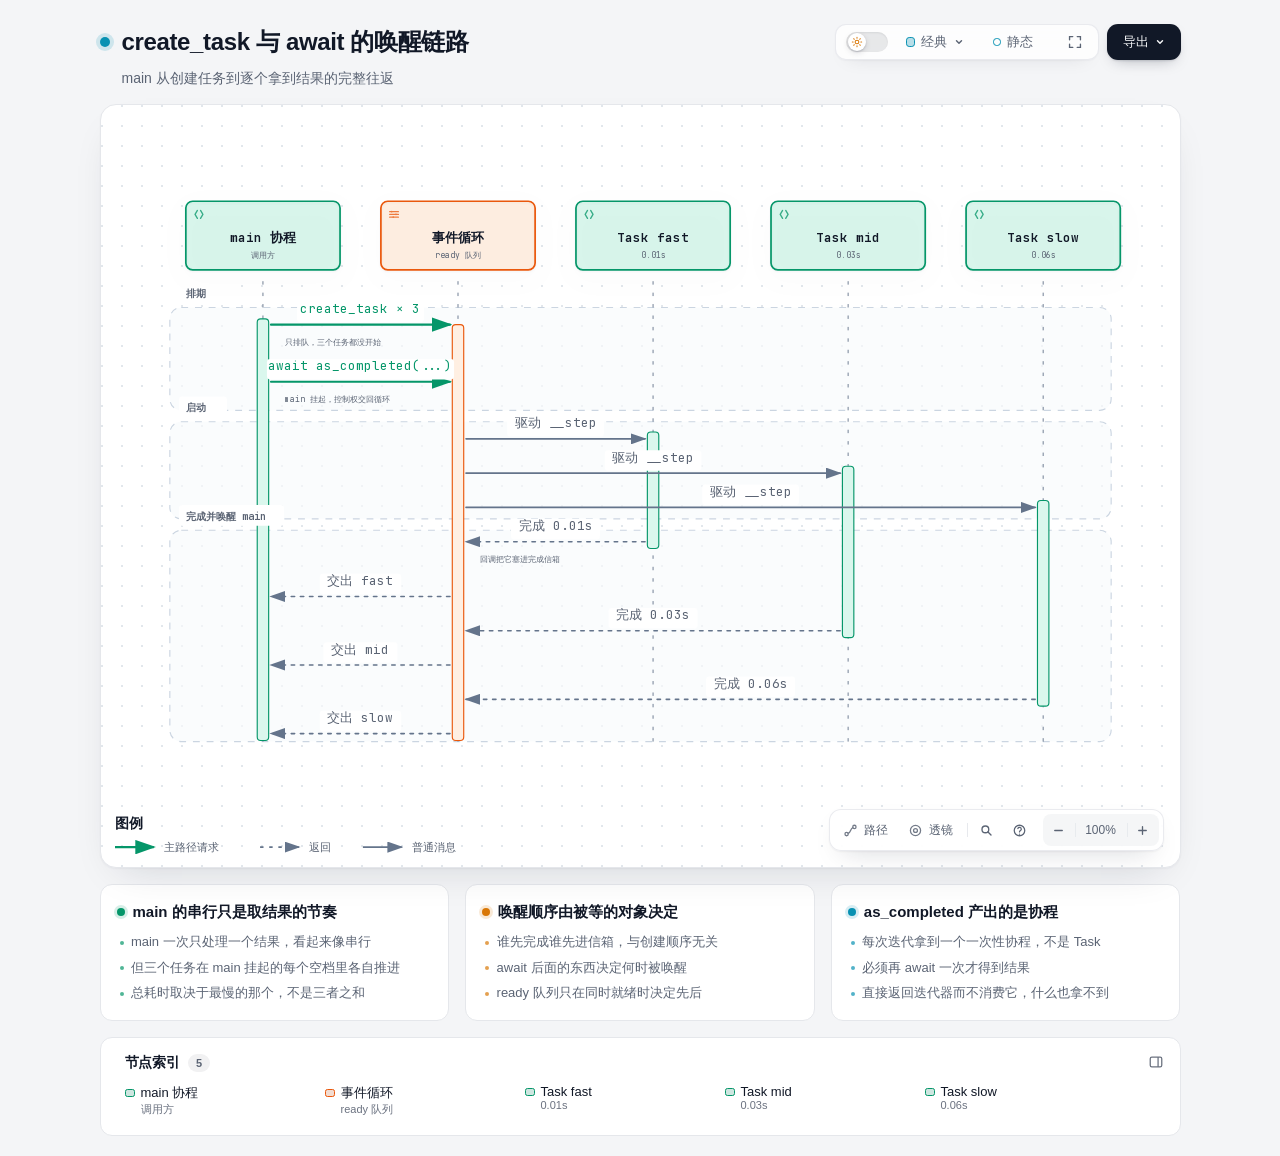
==== notes/day03/assets/await-wakeup.html @ 348278fb "feat: Day 3 asyncio 并发模型 - day03/python：00_trace 协程状态机实测，01~04 覆盖概念/调度/控制/资源四层，   05_fetch 为当日产出（htt" ====
<!DOCTYPE html>
<html lang="zh-CN" data-theme="dark" data-preset="classic">
<head>
  <meta charset="UTF-8">
  <meta name="viewport" content="width=device-width, initial-scale=1.0">
  <meta name="generator" content="archify 3.2.0">
  <meta name="archify-reader-contract" content="declared-wide-v1">
  <title>create_task 与 await 的唤醒链路</title>
  <script>
    // Resolve the theme before first paint so light-preference users don't
    // see a dark flash. The toolbar script below re-applies with UI state.
    (function () {
      try {
        var theme = null;
        try {
          var param = new URLSearchParams(window.location.search).get('theme');
          if (param === 'light' || param === 'dark') theme = param;
          if (new URLSearchParams(window.location.search).get('embed') === '1') {
            document.documentElement.setAttribute('data-embed', 'true');
          }
          if (new URLSearchParams(window.location.search).get('present') === '1') {
            document.documentElement.setAttribute('data-present', 'true');
          }
        } catch (_) {}
        if (!theme) {
          try { theme = localStorage.getItem('archify-theme'); } catch (_) {}
        }
        if (theme !== 'light' && theme !== 'dark') {
          theme = window.matchMedia('(prefers-color-scheme: light)').matches ? 'light' : 'dark';
        }
        document.documentElement.setAttribute('data-theme', theme);
      } catch (_) {}
    })();
  </script>
  <style id="archify-fonts">
/*
JetBrains Mono variable WOFF2 subsets from Google Fonts service revision v24.
These fixed bytes are shared by the viewer and its SVG/raster exports.
No local() source: an installed copy must not override the bundled font.
Uncovered characters (including CJK) still use the system fallback stack.
Upstream: https://github.com/JetBrains/JetBrainsMono

cyrillic-ext    1664 bytes  sha256 9343de2ca5d9549f792e7962375af8efb0f320c7643bfd36c884b5a30e5c396f
cyrillic        8892 bytes  sha256 4995a9a43ac659ec32fcd8b463755cd6a07b31a6e6b3894a6a153b661cf490e2
greek           6800 bytes  sha256 49c3da6c9a2b279b0f1f860f5cfb1f5dc38d88a5c7be9c9b1837bbc4e3db6111
vietnamese      5872 bytes  sha256 d44eb1936043a56038eb02dd70b243f379bef65783f94ec12f277550720411f1
latin-ext      11596 bytes  sha256 9c38cb2d0d2d93c1ee6e21fa78db76f13ea7e15e15cc64214c7ca89b6aaa35c4
latin          31340 bytes  sha256 2c32b9b3ee358c119e210f6f5195f9bd34894d78a785ff2e95d60e718e400af4

Copyright 2020 The JetBrains Mono Project Authors (https://github.com/JetBrains/JetBrainsMono)

This Font Software is licensed under the SIL Open Font License, Version 1.1.
This license is copied below, and is also available with a FAQ at:
https://openfontlicense.org


-----------------------------------------------------------
SIL OPEN FONT LICENSE Version 1.1 - 26 February 2007
-----------------------------------------------------------

PREAMBLE
The goals of the Open Font License (OFL) are to stimulate worldwide
development of collaborative font projects, to support the font creation
efforts of academic and linguistic communities, and to provide a free and
open framework in which fonts may be shared and improved in partnership
with others.

The OFL allows the licensed fonts to be used, studied, modified and
redistributed freely as long as they are not sold by themselves. The
fonts, including any derivative works, can be bundled, embedded,
redistributed and/or sold with any software provided that any reserved
names are not used by derivative works. The fonts and derivatives,
however, cannot be released under any other type of license. The
requirement for fonts to remain under this license does not apply
to any document created using the fonts or their derivatives.

DEFINITIONS
"Font Software" refers to the set of files released by the Copyright
Holder(s) under this license and clearly marked as such. This may
include source files, build scripts and documentation.

"Reserved Font Name" refers to any names specified as such after the
copyright statement(s).

"Original Version" refers to the collection of Font Software components as
distributed by the Copyright Holder(s).

"Modified Version" refers to any derivative made by adding to, deleting,
or substituting -- in part or in whole -- any of the components of the
Original Version, by changing formats or by porting the Font Software to a
new environment.

"Author" refers to any designer, engineer, programmer, technical
writer or other person who contributed to the Font Software.

PERMISSION & CONDITIONS
Permission is hereby granted, free of charge, to any person obtaining
a copy of the Font Software, to use, study, copy, merge, embed, modify,
redistribute, and sell modified and unmodified copies of the Font
Software, subject to the following conditions:

1) Neither the Font Software nor any of its individual components,
in Original or Modified Versions, may be sold by itself.

2) Original or Modified Versions of the Font Software may be bundled,
redistributed and/or sold with any software, provided that each copy
contains the above copyright notice and this license. These can be
included either as stand-alone text files, human-readable headers or
in the appropriate machine-readable metadata fields within text or
binary files as long as those fields can be easily viewed by the user.

3) No Modified Version of the Font Software may use the Reserved Font
Name(s) unless explicit written permission is granted by the corresponding
Copyright Holder. This restriction only applies to the primary font name as
presented to the users.

4) The name(s) of the Copyright Holder(s) or the Author(s) of the Font
Software shall not be used to promote, endorse or advertise any
Modified Version, except to acknowledge the contribution(s) of the
Copyright Holder(s) and the Author(s) or with their explicit written
permission.

5) The Font Software, modified or unmodified, in part or in whole,
must be distributed entirely under this license, and must not be
distributed under any other license. The requirement for fonts to
remain under this license does not apply to any document created
using the Font Software.

TERMINATION
This license becomes null and void if any of the above conditions are
not met.

DISCLAIMER
THE FONT SOFTWARE IS PROVIDED "AS IS", WITHOUT WARRANTY OF ANY KIND,
EXPRESS OR IMPLIED, INCLUDING BUT NOT LIMITED TO ANY WARRANTIES OF
MERCHANTABILITY, FITNESS FOR A PARTICULAR PURPOSE AND NONINFRINGEMENT
OF COPYRIGHT, PATENT, TRADEMARK, OR OTHER RIGHT. IN NO EVENT SHALL THE
COPYRIGHT HOLDER BE LIABLE FOR ANY CLAIM, DAMAGES OR OTHER LIABILITY,
INCLUDING ANY GENERAL, SPECIAL, INDIRECT, INCIDENTAL, OR CONSEQUENTIAL
DAMAGES, WHETHER IN AN ACTION OF CONTRACT, TORT OR OTHERWISE, ARISING
FROM, OUT OF THE USE OR INABILITY TO USE THE FONT SOFTWARE OR FROM
OTHER DEALINGS IN THE FONT SOFTWARE.
*/
    /* cyrillic-ext */
    @font-face { font-family: 'JetBrains Mono'; font-style: normal; font-weight: 400 800; font-display: swap;
      src: url([data-uri]) format('woff2');
      unicode-range: U+0460-052F, U+1C80-1C8A, U+20B4, U+2DE0-2DFF, U+A640-A69F, U+FE2E-FE2F; }
    /* cyrillic */
    @font-face { font-family: 'JetBrains Mono'; font-style: normal; font-weight: 400 800; font-display: swap;
      src: url([data-uri]) format('woff2');
      unicode-range: U+0301, U+0400-045F, U+0490-0491, U+04B0-04B1, U+2116; }
    /* greek */
    @font-face { font-family: 'JetBrains Mono'; font-style: normal; font-weight: 400 800; font-display: swap;
      src: url([data-uri]) format('woff2');
      unicode-range: U+0370-0377, U+037A-037F, U+0384-038A, U+038C, U+038E-03A1, U+03A3-03FF; }
    /* vietnamese */
    @font-face { font-family: 'JetBrains Mono'; font-style: normal; font-weight: 400 800; font-display: swap;
      src: url([data-uri]) format('woff2');
      unicode-range: U+0102-0103, U+0110-0111, U+0128-0129, U+0168-0169, U+01A0-01A1, U+01AF-01B0, U+0300-0301, U+0303-0304, U+0308-0309, U+0323, U+0329, U+1EA0-1EF9, U+20AB; }
    /* latin-ext */
    @font-face { font-family: 'JetBrains Mono'; font-style: normal; font-weight: 400 800; font-display: swap;
      src: url([data-uri]) format('woff2');
      unicode-range: U+0100-02BA, U+02BD-02C5, U+02C7-02CC, U+02CE-02D7, U+02DD-02FF, U+0304, U+0308, U+0329, U+1D00-1DBF, U+1E00-1E9F, U+1EF2-1EFF, U+2020, U+20A0-20AB, U+20AD-20C0, U+2113, U+2C60-2C7F, U+A720-A7FF; }
    /* latin */
    @font-face { font-family: 'JetBrains Mono'; font-style: normal; font-weight: 400 800; font-display: swap;
      src: url([data-uri]) format('woff2');
      unicode-range: U+0000-00FF, U+0131, U+0152-0153, U+02BB-02BC, U+02C6, U+02DA, U+02DC, U+0304, U+0308, U+0329, U+2000-206F, U+20AC, U+2122, U+2191, U+2193, U+2212, U+2215, U+FEFF, U+FFFD; }
  </style>
  <style>
    /* ==========================================================
       THEME VARIABLES — switch by toggling [data-theme] on <html>
       ========================================================== */
    :root,
    [data-theme="dark"] {
      --bg: #020617;
      --grid: #1e293b;
      --canvas-dot: rgba(148, 163, 184, 0.16);
      --text: #ffffff;
      --text-muted: #94a3b8;
      --text-dim: #475569;
      /* UI chrome and menu hints need more contrast than SVG .t-dim accents */
      --text-faint: #7d8da1;

      --panel: rgba(15, 23, 42, 0.5);
      --panel-border: #1e293b;
      --lane-fill: rgba(15, 23, 42, 0.22);
      --lane-stroke: #334155;

      --arrow: #94a3b8;
      --arrow-emphasis: #34d399;

      /* Opaque mask color used behind semi-transparent component fills
         so the arrows drawn underneath are properly hidden. */
      --mask: #0f172a;

      --frontend-fill:    rgba(8, 51, 68, 0.4);
      --frontend-stroke:  #22d3ee;
      --backend-fill:     rgba(6, 78, 59, 0.4);
      --backend-stroke:   #34d399;
      --database-fill:    rgba(76, 29, 149, 0.4);
      --database-stroke:  #a78bfa;
      --cloud-fill:       rgba(120, 53, 15, 0.3);
      --cloud-stroke:     #fbbf24;
      --security-fill:    rgba(136, 19, 55, 0.4);
      --security-stroke:  #fb7185;
      --messagebus-fill:  rgba(251, 146, 60, 0.3);
      --messagebus-stroke:#fb923c;
      --external-fill:    rgba(30, 41, 59, 0.5);
      --external-stroke:  #94a3b8;

      --toolbar-bg:       rgba(15, 23, 42, 0.8);
      --toolbar-border:   #334155;
      --toolbar-text:     #e2e8f0;
      --toolbar-hover:    rgba(15, 23, 42, 0.95);
      --toolbar-menu-bg:  #0f172a;
    }

    [data-theme="light"] {
      --bg: #f4f5f7;
      --grid: #e9edf2;
      --canvas-dot: #e2e7ec;
      --text: #111827;
      --text-muted: #5b6474;
      --text-dim: #9aa3b2;
      --text-faint: #6b7280;

      --panel: #ffffff;
      --panel-border: #e5e7eb;
      --lane-fill: rgba(248, 250, 252, 0.65);
      --lane-stroke: #cbd5e1;

      --arrow: #64748b;
      --arrow-emphasis: #059669;

      --mask: #ffffff;

      --frontend-fill: rgba(34, 211, 238, 0.15);
      --frontend-stroke: #0891b2;
      --backend-fill: rgba(52, 211, 153, 0.18);
      --backend-stroke: #059669;
      --database-fill: rgba(167, 139, 250, 0.2);
      --database-stroke: #7c3aed;
      --cloud-fill: rgba(251, 191, 36, 0.18);
      --cloud-stroke: #d97706;
      --security-fill: rgba(251, 113, 133, 0.15);
      --security-stroke: #e11d48;
      --messagebus-fill: rgba(251, 146, 60, 0.15);
      --messagebus-stroke: #ea580c;
      --external-fill: rgba(148, 163, 184, 0.18);
      --external-stroke: #64748b;

      --toolbar-bg:       rgba(255, 255, 255, 0.92);
      --toolbar-border:   #cbd5e1;
      --toolbar-text:     #334155;
      --toolbar-hover:    #ffffff;
      --toolbar-menu-bg:  #ffffff;
    }

    /* ==========================================================
       SIGNAL FLOW — an opt-in, motion-forward visual preset.
       The variables also target a standalone exported SVG, whose
       root carries data-preset and data-theme directly.
       ========================================================== */
    [data-preset="signal-flow"][data-theme="dark"] {
      --bg: #030711;
      --grid: #15233a;
      --panel: rgba(6, 14, 28, 0.78);
      --panel-border: #1d3350;
      --lane-fill: rgba(9, 22, 40, 0.5);
      --lane-stroke: #2c4564;
      --text: #f5fbff;
      --text-muted: #9eb0c7;
      --text-dim: #52667f;
      --text-faint: #7890ad;
      --mask: #07101e;
      --frontend-fill: rgba(6, 182, 212, 0.14);
      --frontend-stroke: #67e8f9;
      --backend-fill: rgba(16, 185, 129, 0.14);
      --backend-stroke: #5eead4;
      --database-fill: rgba(139, 92, 246, 0.16);
      --database-stroke: #c4b5fd;
      --cloud-fill: rgba(245, 158, 11, 0.13);
      --cloud-stroke: #fcd34d;
      --security-fill: rgba(244, 63, 94, 0.13);
      --security-stroke: #fda4af;
      --messagebus-fill: rgba(249, 115, 22, 0.13);
      --messagebus-stroke: #fdba74;
      --external-fill: rgba(71, 85, 105, 0.24);
      --external-stroke: #a5b4c7;
      --arrow: #7890ad;
      --arrow-emphasis: #2dd4bf;
      --toolbar-bg: rgba(7, 16, 30, 0.86);
      --toolbar-border: #29415f;
      --toolbar-menu-bg: #07101e;
    }

    [data-preset="signal-flow"][data-theme="light"] {
      --bg: #f4f9fc;
      --grid: #d4e5ee;
      --panel: rgba(255, 255, 255, 0.82);
      --panel-border: #bfd5e2;
      --lane-fill: rgba(232, 243, 248, 0.62);
      --lane-stroke: #a9c5d5;
      --text: #102638;
      --text-muted: #587287;
      --text-dim: #8aa2b4;
      --text-faint: #668397;
      --mask: #ffffff;
      --frontend-fill: rgba(6, 182, 212, 0.09);
      --frontend-stroke: #0789a1;
      --backend-fill: rgba(5, 150, 105, 0.09);
      --backend-stroke: #087f69;
      --database-fill: rgba(124, 58, 237, 0.09);
      --database-stroke: #7254c7;
      --cloud-fill: rgba(217, 119, 6, 0.08);
      --cloud-stroke: #b9670b;
      --security-fill: rgba(225, 29, 72, 0.08);
      --security-stroke: #c53a59;
      --messagebus-fill: rgba(234, 88, 12, 0.08);
      --messagebus-stroke: #c65f27;
      --external-fill: rgba(100, 116, 139, 0.1);
      --external-stroke: #607a8c;
      --arrow: #7b97aa;
      --arrow-emphasis: #0d9488;
    }

    /* ==========================================================
       BLUEPRINT — a review-first drafting preset for deployment,
       infrastructure, and technical design documentation. It keeps
       the same semantic palette and geometry while trading glow for
       precise grid contrast, squared materials, and drafting marks.
       ========================================================== */
    [data-preset="blueprint"][data-theme="dark"] {
      --bg: #06131f;
      --grid: #17425a;
      --panel: rgba(7, 27, 43, 0.9);
      --panel-border: #27627f;
      --lane-fill: rgba(10, 43, 66, 0.36);
      --lane-stroke: #34799a;
      --text: #e3f6ff;
      --text-muted: #91b8ca;
      --text-dim: #557e92;
      --text-faint: #739caf;
      --mask: #0a2031;
      --frontend-fill: rgba(26, 157, 193, 0.14);
      --frontend-stroke: #66d9ef;
      --backend-fill: rgba(31, 155, 124, 0.13);
      --backend-stroke: #69dfbd;
      --database-fill: rgba(120, 105, 196, 0.14);
      --database-stroke: #b4a8ff;
      --cloud-fill: rgba(197, 145, 43, 0.13);
      --cloud-stroke: #ffd166;
      --security-fill: rgba(199, 76, 104, 0.13);
      --security-stroke: #ff8da1;
      --messagebus-fill: rgba(207, 112, 49, 0.13);
      --messagebus-stroke: #ffad66;
      --external-fill: rgba(84, 119, 139, 0.18);
      --external-stroke: #a7cad9;
      --arrow: #78a3b7;
      --arrow-emphasis: #64dfc1;
      --toolbar-bg: rgba(7, 28, 45, 0.92);
      --toolbar-border: #34799a;
      --toolbar-text: #d8f3ff;
      --toolbar-hover: rgba(18, 58, 83, 0.95);
      --toolbar-menu-bg: #0a2031;
    }

    [data-preset="blueprint"][data-theme="light"] {
      --bg: #edf7fa;
      --grid: #b5d5e1;
      --panel: rgba(249, 253, 255, 0.94);
      --panel-border: #78aabd;
      --lane-fill: rgba(210, 232, 240, 0.42);
      --lane-stroke: #83b2c4;
      --text: #123344;
      --text-muted: #4e7486;
      --text-dim: #86a6b4;
      --text-faint: #668c9d;
      --mask: #f9fdff;
      --frontend-fill: rgba(8, 145, 178, 0.08);
      --frontend-stroke: #087f9c;
      --backend-fill: rgba(5, 128, 101, 0.08);
      --backend-stroke: #08755f;
      --database-fill: rgba(100, 75, 180, 0.08);
      --database-stroke: #6757a8;
      --cloud-fill: rgba(181, 120, 15, 0.08);
      --cloud-stroke: #a86609;
      --security-fill: rgba(190, 48, 80, 0.07);
      --security-stroke: #b32f50;
      --messagebus-fill: rgba(196, 81, 22, 0.07);
      --messagebus-stroke: #b65120;
      --external-fill: rgba(79, 112, 128, 0.08);
      --external-stroke: #506f7e;
      --arrow: #6d93a5;
      --arrow-emphasis: #087f69;
      --toolbar-bg: rgba(247, 252, 254, 0.94);
      --toolbar-border: #8ab5c5;
      --toolbar-text: #294f61;
      --toolbar-hover: #ffffff;
      --toolbar-menu-bg: #f9fdff;
    }

    /* ==========================================================
       EDITORIAL — a warm, publication-minded preset for design
       reviews, launch notes, and documentation. The diagram keeps
       the same semantic palette and exact geometry, but trades
       software chrome for paper, ink, ruled structure, and one
       restrained vermilion accent.
       ========================================================== */
    [data-preset="editorial"][data-theme="dark"] {
      --bg: #181611;
      --grid: #39342a;
      --panel: rgba(35, 31, 24, 0.96);
      --panel-border: #625a4a;
      --lane-fill: rgba(52, 46, 35, 0.46);
      --lane-stroke: #726957;
      --text: #f4eddf;
      --text-muted: #b9ae9b;
      --text-dim: #776e60;
      --text-faint: #9d917e;
      --mask: #231f18;
      --frontend-fill: rgba(43, 133, 142, 0.16);
      --frontend-stroke: #7fc6c7;
      --backend-fill: rgba(63, 132, 92, 0.16);
      --backend-stroke: #8fc29e;
      --database-fill: rgba(117, 91, 141, 0.17);
      --database-stroke: #c0a4d0;
      --cloud-fill: rgba(170, 119, 49, 0.16);
      --cloud-stroke: #d8ad68;
      --security-fill: rgba(157, 69, 65, 0.17);
      --security-stroke: #df9085;
      --messagebus-fill: rgba(174, 79, 42, 0.16);
      --messagebus-stroke: #df946f;
      --external-fill: rgba(126, 115, 96, 0.18);
      --external-stroke: #b8ad99;
      --arrow: #948978;
      --arrow-emphasis: #dd6b3d;
      --toolbar-bg: rgba(35, 31, 24, 0.92);
      --toolbar-border: #625a4a;
      --toolbar-text: #eee5d5;
      --toolbar-hover: #302a20;
      --toolbar-menu-bg: #231f18;
    }

    [data-preset="editorial"][data-theme="light"] {
      --bg: #f2eee5;
      --grid: #d8d0c2;
      --panel: rgba(251, 248, 241, 0.97);
      --panel-border: #c4b9a6;
      --lane-fill: rgba(229, 221, 207, 0.42);
      --lane-stroke: #b8aa94;
      --text: #242018;
      --text-muted: #6f6658;
      --text-dim: #a09788;
      --text-faint: #817767;
      --mask: #fbf8f1;
      --frontend-fill: rgba(31, 117, 126, 0.09);
      --frontend-stroke: #287e84;
      --backend-fill: rgba(42, 119, 75, 0.09);
      --backend-stroke: #397b53;
      --database-fill: rgba(105, 75, 130, 0.09);
      --database-stroke: #765d86;
      --cloud-fill: rgba(157, 103, 31, 0.1);
      --cloud-stroke: #9a671f;
      --security-fill: rgba(153, 58, 52, 0.09);
      --security-stroke: #9e463f;
      --messagebus-fill: rgba(182, 70, 27, 0.09);
      --messagebus-stroke: #ad4b25;
      --external-fill: rgba(101, 91, 75, 0.09);
      --external-stroke: #746b5e;
      --arrow: #8a806f;
      --arrow-emphasis: #bb4c23;
      --toolbar-bg: rgba(251, 248, 241, 0.94);
      --toolbar-border: #c4b9a6;
      --toolbar-text: #40392f;
      --toolbar-hover: #fffdf8;
      --toolbar-menu-bg: #fbf8f1;
    }

    * { margin: 0; padding: 0; box-sizing: border-box; }

    body {
      --archify-page-top: 2rem;
      font-family: -apple-system, BlinkMacSystemFont, 'Segoe UI', 'PingFang SC', 'Hiragino Sans GB', 'Microsoft YaHei', 'Noto Sans CJK SC', 'Noto Sans', Roboto, 'Helvetica Neue', Arial, sans-serif;
      -webkit-font-smoothing: antialiased;
      background: var(--bg);
      min-height: 100vh;
      padding: var(--archify-page-top) 2rem 2rem;
      color: var(--text);
      /* Theme surfaces change together; animating the page background leaves it
         visibly out of sync with the SVG and panel for the first 200ms. */
    }

    html[data-preset="signal-flow"] body {
      background-image:
        radial-gradient(circle at 18% -8%, rgba(34, 211, 238, 0.14), transparent 34rem),
        radial-gradient(circle at 92% 18%, rgba(139, 92, 246, 0.12), transparent 30rem);
      background-attachment: fixed;
    }
    html[data-preset="signal-flow"][data-theme="light"] body {
      background-image:
        radial-gradient(circle at 18% -8%, rgba(6, 182, 212, 0.12), transparent 34rem),
        radial-gradient(circle at 92% 18%, rgba(139, 92, 246, 0.08), transparent 30rem);
    }
    html[data-preset="blueprint"] body {
      background-image:
        linear-gradient(var(--grid) 1px, transparent 1px),
        linear-gradient(90deg, var(--grid) 1px, transparent 1px);
      background-size: 32px 32px;
      background-position: -1px -1px;
      background-attachment: fixed;
    }
    html[data-preset="editorial"] body {
      background-image:
        linear-gradient(90deg, transparent 0, transparent 5.4rem, color-mix(in srgb, var(--security-stroke) 18%, transparent) 5.4rem, color-mix(in srgb, var(--security-stroke) 18%, transparent) calc(5.4rem + 1px), transparent calc(5.4rem + 1px)),
        repeating-linear-gradient(0deg, transparent 0, transparent 31px, color-mix(in srgb, var(--grid) 36%, transparent) 31px, color-mix(in srgb, var(--grid) 36%, transparent) 32px);
      background-attachment: fixed;
    }

    /* Gallery/embed mode keeps the generated artifact as the source of truth
       while presenting only its diagram surface inside a proof card. */
    html[data-embed="true"] body {
      min-height: 0;
      padding: 0;
      overflow: hidden;
      background: var(--bg);
      background-image: none;
    }
    html[data-embed="true"] .toolbar,
    html[data-embed="true"] .header,
    html[data-embed="true"] .cards,
    html[data-embed="true"] .diagram-nav,
    html[data-embed="true"] .overview-map,
    html[data-embed="true"] .focus-chip,
    html[data-embed="true"] .route-probe,
    html[data-embed="true"] .semantic-lens,
    html[data-embed="true"] .diagram-guide,
    html[data-embed="true"] .node-finder,
    html[data-embed="true"] .node-outline { display: none !important; }
    html[data-embed="true"] .container { max-width: none; }
    html[data-embed="true"] .diagram-container {
      padding: 0.5rem;
      border: 0;
      border-radius: 0;
      box-shadow: none;
    }
    html[data-embed="true"] .diagram-container svg { min-width: 0; }

    /* Presentation Stage is a viewer-only layer: it gives the live diagram
       the viewport while keeping guided views, theme, focus, and exports real.
       Embed mode wins when both query parameters are present. */
    html[data-present="true"]:not([data-embed="true"]) body {
      --archify-page-top: 1rem;
      height: 100dvh;
      min-height: 0;
      padding: 1rem;
      overflow: hidden;
    }
    html[data-present="true"]:not([data-embed="true"]) .container {
      display: flex;
      flex-direction: column;
      gap: 0.75rem;
      width: 100%;
      max-width: none;
      height: calc(100dvh - 2rem);
    }
    html[data-present="true"]:not([data-embed="true"]) .header {
      flex: none;
      min-width: 0;
      margin: 0;
      padding-right: 23rem;
    }
    html[data-present="true"]:not([data-embed="true"]) .header-row { margin-bottom: 0.25rem; }
    html[data-present="true"]:not([data-embed="true"]) .subtitle {
      overflow: hidden;
      text-overflow: ellipsis;
      white-space: nowrap;
    }

    html[data-present="true"]:not([data-embed="true"]) .diagram-container {
      display: flex;
      flex: 1 1 auto;
      align-items: center;
      justify-content: center;
      min-height: 0;
      padding: 0.75rem;
      padding-bottom: calc(0.75rem + var(--archify-nav-reserve));
    }
    html[data-present="true"]:not([data-embed="true"]) .diagram-container > svg {
      flex: 1 1 auto;
      height: 100%;
      min-height: 0;
      width: 100%;
      min-width: 0;
    }
    html[data-present="true"]:not([data-embed="true"]) .cards { display: none; }
    html[data-present="true"]:not([data-embed="true"]) #btn-present {
      border-color: var(--frontend-stroke);
      color: var(--frontend-stroke);
    }

    /* The reader owns only the outer scale. Compact automatic sequences fit at
       their authored text size or larger. Long sequences and waterfall rows
       favor reading width and page scroll; other diagrams keep height fitting.
       Small automatic canvases retain a modest scale inside a usable shell.
       Every strategy preserves the authored SVG/viewBox and semantic geometry. */
    .container {
      width: 100%;
      max-width: var(--archify-reader-width, 1440px);
      margin: 0 auto;
    }
    html[data-reader-area="true"] .diagram-container {
      min-height: var(--archify-diagram-min-height);
      display: flex;
      align-items: center;
    }
    html[data-reader-area="true"] .diagram-container > svg { flex-shrink: 0; }
    /* The original SVG legend can use the outer corner while the capped or fitted
       diagram stays centered. The container still clips all outer paint. */
    .diagram-container:has([data-reader-legend-corner]) > svg { overflow: visible; }
    .diagram-container [data-reader-legend-corner] {
      transform-origin: 0 0;
      transform-box: view-box;
      transform: var(--archify-reader-legend-transform);
    }
    html[data-reader-narrow="true"]:not([data-present="true"]) .diagram-container > svg {
      min-width: 0;
      max-width: var(--archify-diagram-max-width);
      margin-inline: auto;
    }
    @media (min-width: 768px) and (max-height: 920px) {
      .header { margin-bottom: 1rem; }
      .diagram-container { padding: 1rem; }
      .cards { margin-top: 1rem; }
      .card { padding: 1rem; }
    }

    .header { margin-bottom: 1.5rem; padding-right: 29.5rem; }

    html[data-preset="signal-flow"] .header,
    html[data-preset="blueprint"] .header,
    html[data-preset="editorial"] .header { padding-right: 29.5rem; }

    .header-row {
      display: flex;
      align-items: center;
      gap: 0.75rem;
      min-height: 2.75rem;
      margin-bottom: 0.25rem;
    }

    .pulse-dot {
      flex: none;
      width: 10px;
      height: 10px;
      background: var(--frontend-stroke);
      border-radius: 50%;
      box-shadow: 0 0 0 4px color-mix(in srgb, var(--frontend-stroke) 16%, transparent);
      animation: none;
    }

    html[data-motion-capable="true"] .pulse-dot { animation: pulse 2s infinite; }

    @keyframes pulse {
      0%, 100% { opacity: 1; }
      50% { opacity: 0.5; }
    }

    h1 {
      font-size: 1.5rem;
      font-weight: 650;
      line-height: 1.25;
      letter-spacing: -0.015em;
    }

    .subtitle {
      color: var(--text-muted);
      font-size: 0.875rem;
      line-height: 1.55;
      margin-left: 1.375rem;
    }

    html[data-preset="signal-flow"] .header-row::after {
      content: attr(data-preset-badge-signal-flow);
      flex: none;
      margin-left: 0.25rem;
      color: var(--frontend-stroke);
      border: 1px solid var(--frontend-stroke);
      border-radius: 999px;
      padding: 0.28rem 0.6rem;
      font-size: 0.625rem;
      letter-spacing: 0.12em;
      opacity: 0.82;
      box-shadow: 0 0 20px rgba(34, 211, 238, 0.12);
      white-space: nowrap;
    }

    html[data-preset="blueprint"] .pulse-dot {
      width: 10px;
      height: 10px;
      border: 1px solid var(--frontend-stroke);
      border-radius: 1px;
      background: transparent;
      box-shadow: inset 0 0 0 2px var(--bg);
      transform: rotate(45deg);
      animation: none;
    }
    html[data-preset="blueprint"] .header-row::after {
      content: attr(data-preset-badge-blueprint);
      flex: none;
      margin-left: 0.25rem;
      padding: 0.28rem 0.55rem;
      border-top: 1px solid var(--frontend-stroke);
      border-bottom: 1px solid var(--frontend-stroke);
      color: var(--frontend-stroke);
      font-size: 0.5625rem;
      font-weight: 700;
      letter-spacing: 0.14em;
      white-space: nowrap;
    }

    html[data-preset="editorial"] h1,
    html[data-preset="editorial"] .card h3 {
      font-family: Georgia, 'Times New Roman', 'Songti SC', STSong, serif;
      letter-spacing: -0.02em;
    }
    html[data-preset="editorial"] h1 { font-size: 1.72rem; font-weight: 600; }
    html[data-preset="editorial"] .pulse-dot {
      width: 9px;
      height: 9px;
      border: 1px solid var(--arrow-emphasis);
      border-radius: 0;
      background: var(--arrow-emphasis);
      box-shadow: 0 0 0 3px color-mix(in srgb, var(--arrow-emphasis) 14%, transparent);
      transform: rotate(45deg);
      animation: none;
    }
    html[data-preset="editorial"] .header-row::after {
      content: attr(data-preset-badge-editorial);
      flex: none;
      margin-left: 0.25rem;
      padding: 0.32rem 0 0.24rem;
      border-bottom: 2px solid var(--arrow-emphasis);
      color: var(--arrow-emphasis);
      font-family: Georgia, 'Times New Roman', serif;
      font-size: 0.625rem;
      font-style: italic;
      font-weight: 600;
      letter-spacing: 0.08em;
      white-space: nowrap;
    }

    .diagram-container {
      --archify-nav-reserve: 0px;
      background: var(--panel);
      border-radius: 1rem;
      border: 1px solid var(--panel-border);
      box-shadow: 0 1px 2px rgba(15, 23, 42, 0.04), 0 16px 40px -20px rgba(15, 23, 42, 0.18);
      padding: 1.5rem;
      padding-bottom: calc(1.5rem + var(--archify-nav-reserve));
      overflow: hidden;
      position: relative;
    }

    html[data-preset="signal-flow"] .diagram-container {
      position: relative;
      overflow: hidden;
      background: linear-gradient(180deg, rgba(8, 20, 38, 0.82), rgba(3, 8, 18, 0.94));
      box-shadow: inset 0 1px 0 rgba(255, 255, 255, 0.04), 0 28px 80px rgba(0, 0, 0, 0.34);
    }
    html[data-preset="signal-flow"][data-theme="light"] .diagram-container {
      background: linear-gradient(180deg, rgba(255, 255, 255, 0.9), rgba(237, 246, 250, 0.94));
      box-shadow: inset 0 1px 0 rgba(255, 255, 255, 0.72), 0 24px 60px rgba(45, 78, 99, 0.12);
    }
    html[data-preset="blueprint"] .diagram-container {
      border-color: var(--panel-border);
      border-radius: 0.35rem;
      background: var(--panel);
      box-shadow:
        inset 0 0 0 1px color-mix(in srgb, var(--panel-border) 34%, transparent),
        0 18px 48px rgba(0, 0, 0, 0.16);
    }
    html[data-preset="blueprint"] .diagram-container::after {
      content: "";
      position: absolute;
      z-index: 10;
      inset: 0.7rem;
      pointer-events: none;
      background:
        linear-gradient(var(--frontend-stroke), var(--frontend-stroke)) left top / 1.35rem 1px no-repeat,
        linear-gradient(var(--frontend-stroke), var(--frontend-stroke)) left top / 1px 1.35rem no-repeat,
        linear-gradient(var(--frontend-stroke), var(--frontend-stroke)) right top / 1.35rem 1px no-repeat,
        linear-gradient(var(--frontend-stroke), var(--frontend-stroke)) right top / 1px 1.35rem no-repeat,
        linear-gradient(var(--frontend-stroke), var(--frontend-stroke)) left bottom / 1.35rem 1px no-repeat,
        linear-gradient(var(--frontend-stroke), var(--frontend-stroke)) left bottom / 1px 1.35rem no-repeat,
        linear-gradient(var(--frontend-stroke), var(--frontend-stroke)) right bottom / 1.35rem 1px no-repeat,
        linear-gradient(var(--frontend-stroke), var(--frontend-stroke)) right bottom / 1px 1.35rem no-repeat;
      opacity: 0.58;
    }
    html[data-preset="editorial"] .diagram-container {
      overflow: hidden;
      border-color: var(--panel-border);
      border-radius: 0.38rem;
      background:
        linear-gradient(90deg, color-mix(in srgb, var(--security-fill) 58%, transparent), transparent 12%),
        var(--panel);
      box-shadow:
        0 1px 0 color-mix(in srgb, var(--text) 6%, transparent),
        0 18px 48px color-mix(in srgb, #000 19%, transparent);
    }
    html[data-preset="editorial"] .diagram-container::after {
      position: absolute;
      z-index: 10;
      top: 0.72rem;
      right: 1.25rem;
      padding: 0.2rem 0.52rem;
      border: 1px solid var(--panel-border);
      background: var(--panel);
      color: var(--arrow-emphasis);
      content: attr(data-preset-badge-editorial-plate);
      font-family: Georgia, 'Times New Roman', serif;
      font-size: 0.52rem;
      font-style: italic;
      font-weight: 600;
      letter-spacing: 0.09em;
      pointer-events: none;
    }
    html[data-embed="true"][data-preset="editorial"] .diagram-container::after { display: none; }
    html[data-motion-capable="true"][data-preset="signal-flow"][data-ambient-entry="running"] .diagram-container::before {
      content: "";
      position: absolute;
      inset: 0;
      pointer-events: none;
      background: linear-gradient(115deg, transparent 28%, rgba(103, 232, 249, 0.035) 48%, transparent 68%);
      transform: translateX(-70%);
      animation: archify-signal-scan 4.8s ease-in-out 1 both;
    }

    /* Motion Governor gives the reader a real static state and gives the
       strongest semantic action the only motion budget. Atmosphere resets to
       its authored base instead of freezing mid-cycle. Static artifacts never
       start a decorative pulse or scan. */
    html:not([data-motion-capable="true"]) svg[data-animation="trace"] [data-animate] {
      animation: none !important;
    }
    html:not([data-motion-capable="true"]) svg[data-animation="trace"] [data-graph-role="automatic-crossover"]:has(> [data-animate="edge"]) > [data-graph-role="automatic-crossover-underlay"] {
      animation: none !important;
    }
    html[data-motion="still"] .pulse-dot,
    html[data-motion="still"] .diagram-container::before,
    html[data-motion="still"] svg[data-animation="trace"] [data-animate],
    html[data-motion-owner] .pulse-dot,
    html[data-motion-owner] .diagram-container::before,
    html[data-motion-owner] svg[data-animation="trace"] [data-animate],
    html[data-embed="true"] .pulse-dot,
    html[data-embed="true"] .diagram-container::before,
    html[data-share-playback="true"] .pulse-dot,
    html[data-share-playback="true"] .diagram-container::before,
    html[data-document-hidden="true"] .pulse-dot,
    html[data-document-hidden="true"] .diagram-container::before,
    html[data-document-hidden="true"] svg[data-animation="trace"] [data-animate],
    html[data-motion="still"] svg[data-animation="trace"] [data-graph-role="automatic-crossover"]:has(> [data-animate="edge"]) > [data-graph-role="automatic-crossover-underlay"],
    html[data-motion-owner] svg[data-animation="trace"] [data-graph-role="automatic-crossover"]:has(> [data-animate="edge"]) > [data-graph-role="automatic-crossover-underlay"],
    html[data-embed="true"] svg[data-animation="trace"] [data-graph-role="automatic-crossover"]:has(> [data-animate="edge"]) > [data-graph-role="automatic-crossover-underlay"],
    html[data-share-playback="true"] svg[data-animation="trace"] [data-graph-role="automatic-crossover"]:has(> [data-animate="edge"]) > [data-graph-role="automatic-crossover-underlay"],
    html[data-document-hidden="true"] svg[data-animation="trace"] [data-graph-role="automatic-crossover"]:has(> [data-animate="edge"]) > [data-graph-role="automatic-crossover-underlay"] {
      animation: none !important;
    }
    html[data-motion="still"] .diagram-container::before,
    html[data-motion-owner] .diagram-container::before,
    html[data-embed="true"] .diagram-container::before,
    html[data-share-playback="true"] .diagram-container::before {
      opacity: 0;
    }
    html[data-motion="still"] .intent-trace-flow,
    html[data-motion="still"] .route-probe-flow,
    html[data-motion="still"] .route-journey-flow,
    html[data-motion="still"] .semantic-lens-flow,
    html[data-motion="still"] .diagram-guide,
    html[data-motion="still"] .overview-map-live,
    html[data-document-hidden="true"] .intent-trace-flow,
    html[data-document-hidden="true"] .route-probe-flow,
    html[data-document-hidden="true"] .route-journey-flow,
    html[data-document-hidden="true"] .semantic-lens-flow,
    html[data-document-hidden="true"] .diagram-guide,
    html[data-document-hidden="true"] .overview-map-live {
      animation: none !important;
    }

    html[data-motion="still"] .intent-trace-flow,
    html[data-motion="still"] .route-probe-flow {
      stroke-dasharray: none;
      stroke-dashoffset: 0;
      opacity: 0.72;
    }
    html[data-motion="still"] .route-journey-overlay,
    html[data-document-hidden="true"] .route-journey-overlay { display: none !important; }
    html[data-motion="still"] .relationship-pulse-overlay { display: none !important; }

    html[data-motion="still"] svg [data-node-id],
    html[data-motion="still"] svg [data-edge-from],
    html[data-motion="still"] svg [data-detail],
    html[data-motion="still"] svg [data-detail-anchor],
    html[data-motion="still"] svg [data-legend-hit],
    html[data-motion="still"] svg {
      transition: none !important;
    }

    svg {
      font-family: 'JetBrains Mono', ui-monospace, SFMono-Regular, Menlo, Consolas, 'DejaVu Sans Mono', 'Liberation Mono', 'Noto Sans Mono CJK SC', 'PingFang SC', 'Hiragino Sans GB', 'Microsoft YaHei', monospace;
      width: 100%;
      min-width: min(900px, 100%);
      display: block;
      transform-origin: 0 0;
      transition: transform 0.18s ease;
    }

    .diagram-container.is-camera-moving svg {
      transition: transform 0.42s cubic-bezier(0.22, 1, 0.36, 1);
    }
    .diagram-container.is-camera-transaction svg { transition: none; }
    .diagram-container.is-pannable { cursor: grab; }
    .diagram-container.is-panning { cursor: grabbing; user-select: none; }
    .diagram-container.is-panning svg { transition: none; }

    .diagram-nav {
      position: absolute;
      right: 1rem;
      bottom: 1rem;
      z-index: 12;
      translate: 0 calc(-1 * var(--archify-dock-lift, 0px));
      display: inline-flex;
      align-items: center;
      max-width: calc(100% - 2rem);
      padding: 0.25rem;
      gap: 0.0625rem;
      overflow-x: auto;
      border: 1px solid color-mix(in srgb, var(--panel-border) 80%, transparent);
      border-radius: 0.75rem;
      background: color-mix(in srgb, var(--panel) 84%, transparent);
      box-shadow: 0 1px 2px rgba(15, 23, 42, 0.05), 0 10px 28px -14px rgba(15, 23, 42, 0.28);
      backdrop-filter: blur(14px) saturate(1.2);
      scrollbar-width: none;
    }
    .diagram-nav::-webkit-scrollbar { display: none; }
    .diagram-nav button,
    .focus-chip button {
      border: 0;
      background: transparent;
      color: var(--toolbar-text);
      font: inherit;
      cursor: pointer;
    }
    .diagram-nav button {
      min-width: 2rem;
      height: 2rem;
      padding: 0 0.4rem;
      border-radius: 0.5rem;
      color: var(--text-muted);
      font-size: 0.75rem;
      font-weight: 500;
      letter-spacing: 0;
      transition: background 0.15s, color 0.15s;
    }
    .diagram-nav button:hover,
    .diagram-nav button:focus-visible {
      color: var(--text);
      background: color-mix(in srgb, var(--text) 6%, transparent);
    }
    .diagram-nav button:hover,
    .diagram-nav button:focus-visible,
    .focus-chip button:hover,
    .focus-chip button:focus-visible { background: var(--toolbar-hover); }
    .diagram-nav button:focus-visible,
    .focus-chip button:focus-visible {
      outline: 2px solid var(--frontend-stroke);
      outline-offset: 1px;
    }
    .diagram-nav button:disabled { opacity: 0.38; cursor: default; }
    /* The Guide stays on the ? shortcut; Map only earns dock space once the
       reader has zoomed past the full diagram (or opened it from the keyboard). */
    .diagram-nav button[hidden] { display: none; }
    .diagram-container:not(.is-pannable) #btn-overview-map:not([data-radar-requested]):not(:focus) { display: none; }
    .diagram-nav button:disabled:hover { background: transparent; }
    .diagram-nav #btn-route-probe,
    .diagram-nav #btn-overview-map,
    .diagram-nav #btn-semantic-lens {
      min-width: auto;
      padding-inline: 0.6rem;
      color: var(--text-muted);
      font-weight: 500;
    }
    .diagram-nav #btn-node-finder,
    .diagram-nav [data-view="out"] {
      position: relative;
      margin-left: 0.375rem;
    }
    .diagram-nav #btn-node-finder::before,
    .diagram-nav [data-view="out"]::before {
      position: absolute;
      top: 0.55rem;
      bottom: 0.55rem;
      left: -0.19rem;
      width: 1px;
      background: color-mix(in srgb, var(--panel-border) 90%, transparent);
      content: "";
      pointer-events: none;
    }
    .diagram-nav-icon {
      display: block;
      width: 0.95rem;
      height: 0.95rem;
      margin: auto;
      background: currentColor;
      -webkit-mask-position: center;
      -webkit-mask-repeat: no-repeat;
      -webkit-mask-size: contain;
      mask-position: center;
      mask-repeat: no-repeat;
      mask-size: contain;
    }
    .diagram-nav-icon.find {
      -webkit-mask-image: url("data:image/svg+xml,%3Csvg xmlns='http://www.w3.org/2000/svg' viewBox='0 0 20 20'%3E%3Ccircle cx='8.5' cy='8.5' r='4.5' fill='none' stroke='black' stroke-width='1.8'/%3E%3Cpath d='m12 12 4 4' fill='none' stroke='black' stroke-width='1.8' stroke-linecap='round'/%3E%3C/svg%3E");
      mask-image: url("data:image/svg+xml,%3Csvg xmlns='http://www.w3.org/2000/svg' viewBox='0 0 20 20'%3E%3Ccircle cx='8.5' cy='8.5' r='4.5' fill='none' stroke='black' stroke-width='1.8'/%3E%3Cpath d='m12 12 4 4' fill='none' stroke='black' stroke-width='1.8' stroke-linecap='round'/%3E%3C/svg%3E");
    }
    .diagram-nav-icon.guide {
      -webkit-mask-image: url("data:image/svg+xml,%3Csvg xmlns='http://www.w3.org/2000/svg' viewBox='0 0 20 20'%3E%3Ccircle cx='10' cy='10' r='7' fill='none' stroke='black' stroke-width='1.7'/%3E%3Cpath d='M7.8 7.3a2.4 2.4 0 014.6.9c0 1.8-2.4 2-2.4 3.7M10 14.9h.01' fill='none' stroke='black' stroke-width='1.7' stroke-linecap='round'/%3E%3C/svg%3E");
      mask-image: url("data:image/svg+xml,%3Csvg xmlns='http://www.w3.org/2000/svg' viewBox='0 0 20 20'%3E%3Ccircle cx='10' cy='10' r='7' fill='none' stroke='black' stroke-width='1.7'/%3E%3Cpath d='M7.8 7.3a2.4 2.4 0 014.6.9c0 1.8-2.4 2-2.4 3.7M10 14.9h.01' fill='none' stroke='black' stroke-width='1.7' stroke-linecap='round'/%3E%3C/svg%3E");
    }
    .diagram-nav-icon.minus {
      -webkit-mask-image: url("data:image/svg+xml,%3Csvg xmlns='http://www.w3.org/2000/svg' viewBox='0 0 20 20'%3E%3Cpath d='M5 10h10' fill='none' stroke='black' stroke-width='1.8' stroke-linecap='round'/%3E%3C/svg%3E");
      mask-image: url("data:image/svg+xml,%3Csvg xmlns='http://www.w3.org/2000/svg' viewBox='0 0 20 20'%3E%3Cpath d='M5 10h10' fill='none' stroke='black' stroke-width='1.8' stroke-linecap='round'/%3E%3C/svg%3E");
    }
    .diagram-nav-icon.plus {
      -webkit-mask-image: url("data:image/svg+xml,%3Csvg xmlns='http://www.w3.org/2000/svg' viewBox='0 0 20 20'%3E%3Cpath d='M10 5v10M5 10h10' fill='none' stroke='black' stroke-width='1.8' stroke-linecap='round'/%3E%3C/svg%3E");
      mask-image: url("data:image/svg+xml,%3Csvg xmlns='http://www.w3.org/2000/svg' viewBox='0 0 20 20'%3E%3Cpath d='M10 5v10M5 10h10' fill='none' stroke='black' stroke-width='1.8' stroke-linecap='round'/%3E%3C/svg%3E");
    }
    .diagram-nav [data-view="reset"] {
      display: inline-flex;
      align-items: center;
      justify-content: center;
      gap: 0.2rem;
      min-width: 3.1rem;
      padding-inline: 0.35rem;
    }
    .diagram-nav [data-view="reset"][data-detail-visible] {
      min-width: 3.8rem;
    }
    .diagram-nav-detail {
      color: color-mix(in srgb, var(--toolbar-text) 52%, transparent);
      font-size: 0.44rem;
      font-weight: 700;
      line-height: 1;
      letter-spacing: 0.07em;
    }
    .diagram-nav-percent {
      color: var(--text-muted);
      font-size: 0.75rem;
      font-weight: 500;
      font-variant-numeric: tabular-nums;
      line-height: 1;
    }
    /* Mode buttons carry a small glyph so the dock reads as one icon language. */
    .diagram-nav #btn-route-probe,
    .diagram-nav #btn-overview-map,
    .diagram-nav #btn-semantic-lens {
      display: inline-flex;
      align-items: center;
      gap: 0.375rem;
      padding-inline: 0.55rem 0.65rem;
    }
    .diagram-nav #btn-route-probe::before,
    .diagram-nav #btn-overview-map::before,
    .diagram-nav #btn-semantic-lens::before {
      flex: none;
      width: 0.95rem;
      height: 0.95rem;
      background: currentColor;
      content: "";
      opacity: 0.85;
      -webkit-mask: var(--nav-glyph) center / contain no-repeat;
      mask: var(--nav-glyph) center / contain no-repeat;
    }
    .diagram-nav #btn-route-probe { --nav-glyph: url("data:image/svg+xml,%3Csvg xmlns='http://www.w3.org/2000/svg' viewBox='0 0 20 20'%3E%3Cg fill='none' stroke='black' stroke-width='1.7' stroke-linecap='round'%3E%3Ccircle cx='4.8' cy='14.8' r='2.2'/%3E%3Ccircle cx='15.2' cy='5.2' r='2.2'/%3E%3Cpath d='M6.9 13.9c3.8-1.4 2.6-6.3 6.2-7.8'/%3E%3C/g%3E%3C/svg%3E"); }
    .diagram-nav #btn-overview-map { --nav-glyph: url("data:image/svg+xml,%3Csvg xmlns='http://www.w3.org/2000/svg' viewBox='0 0 20 20'%3E%3Cg fill='none' stroke='black' stroke-width='1.7' stroke-linejoin='round'%3E%3Cpath d='M2.8 5.4 7.4 3.5l5.2 2 4.6-1.9v11l-4.6 1.9-5.2-2-4.6 1.9z'/%3E%3Cpath d='M7.4 3.5v11M12.6 5.5v11'/%3E%3C/g%3E%3C/svg%3E"); }
    .diagram-nav #btn-semantic-lens { --nav-glyph: url("data:image/svg+xml,%3Csvg xmlns='http://www.w3.org/2000/svg' viewBox='0 0 20 20'%3E%3Cg fill='none' stroke='black' stroke-width='1.7'%3E%3Ccircle cx='10' cy='10' r='6.8'/%3E%3Ccircle cx='10' cy='10' r='2.6'/%3E%3C/g%3E%3C/svg%3E"); }
    /* Zoom out / level / zoom in join into one stepper well. */
    .diagram-nav [data-view="out"],
    .diagram-nav [data-view="reset"],
    .diagram-nav [data-view="in"] {
      position: relative;
      border-radius: 0;
      background: color-mix(in srgb, var(--panel-border) 38%, transparent);
    }
    .diagram-nav [data-view="out"] { margin-left: 0.375rem; border-radius: 0.5rem 0 0 0.5rem; }
    .diagram-nav [data-view="out"]::before { display: none; }
    .diagram-nav [data-view="reset"],
    .diagram-nav [data-view="in"] { margin-left: -0.0625rem; }
    .diagram-nav [data-view="in"] { border-radius: 0 0.5rem 0.5rem 0; }
    .diagram-nav [data-view="reset"]::after,
    .diagram-nav [data-view="in"]::after {
      position: absolute;
      top: 0.55rem;
      bottom: 0.55rem;
      left: 0;
      width: 1px;
      background: color-mix(in srgb, var(--panel-border) 75%, transparent);
      content: "";
      pointer-events: none;
    }
    .diagram-nav [data-view="out"]:hover,
    .diagram-nav [data-view="reset"]:hover,
    .diagram-nav [data-view="in"]:hover { background: color-mix(in srgb, var(--panel-border) 60%, transparent); }
    .diagram-nav [data-view="out"]:disabled,
    .diagram-nav [data-view="in"]:disabled { opacity: 1; color: color-mix(in srgb, var(--text-muted) 40%, transparent); }
    .diagram-nav [data-view="out"]:disabled:hover,
    .diagram-nav [data-view="in"]:disabled:hover { background: color-mix(in srgb, var(--panel-border) 38%, transparent); }
    .diagram-nav [data-view="reset"] { min-width: 3.25rem; }
    .diagram-container[data-camera-indicator="true"] .diagram-nav-detail,
    .diagram-container[data-camera-indicator="true"] .diagram-nav-percent { color: var(--frontend-stroke); }
    .diagram-nav #btn-diagram-guide[aria-expanded="true"] {
      color: var(--cloud-stroke);
      background: var(--toolbar-hover);
    }

    /* Semantic Radar is a deliberately simplified, viewer-only overview. It
       uses authored node bounds and the live camera viewport rather than
       cloning the canonical SVG, so IDs, filters, animation, and export state
       stay singular and deterministic. */
    .overview-map {
      position: absolute;
      right: 1rem;
      bottom: calc(4.15rem + var(--archify-nav-reserve));
      z-index: 12;
      width: 11.25rem;
      overflow: hidden;
      border: 1px solid color-mix(in srgb, var(--frontend-stroke) 52%, var(--toolbar-border));
      border-radius: 0.78rem;
      background: var(--toolbar-menu-bg);
      color: var(--toolbar-text);
      box-shadow: 0 16px 42px rgba(0, 0, 0, 0.3);
      backdrop-filter: blur(16px);
      font-size: 0.625rem;
    }
    .overview-map[hidden] { display: none; }
    .overview-map[data-docked="true"] {
      position: fixed;
      right: var(--archify-radar-right, 1rem);
      top: var(--archify-radar-top, 1rem);
      bottom: auto;
    }
    .overview-map[data-docked="true"][data-dock-side="left"] {
      right: auto;
      left: var(--archify-radar-left, 1rem);
    }
    html[data-preset="blueprint"] .overview-map { border-radius: 0.28rem; }
    .overview-map-head {
      display: grid;
      grid-template-columns: auto minmax(0, 1fr) auto;
      align-items: center;
      gap: 0.45rem;
      min-height: 2.25rem;
      padding: 0.42rem 0.48rem 0.38rem 0.55rem;
      border-bottom: 1px solid var(--toolbar-border);
      background: linear-gradient(110deg, color-mix(in srgb, var(--frontend-fill) 45%, transparent), transparent 68%);
      cursor: grab;
      touch-action: none;
      user-select: none;
    }
    .overview-map[data-panel-dragging="true"] .overview-map-head { cursor: grabbing; }
    .overview-map[data-placement-invalid="true"] {
      border-color: var(--security-stroke);
      box-shadow: 0 0 0 2px color-mix(in srgb, var(--security-stroke) 34%, transparent), 0 16px 42px rgba(0, 0, 0, 0.3);
    }
    .overview-map[data-compact="true"] {
      width: 7.4rem;
    }
    .overview-map[data-compact="true"] .overview-map-head {
      grid-template-columns: minmax(0, 1fr) auto;
      gap: 0.24rem;
      min-height: 1.5rem;
      padding: 0.05rem 0.16rem 0.05rem 0.32rem;
      border-bottom: 0;
    }
    .overview-map[data-compact="true"] .overview-map-live,
    .overview-map[data-compact="true"] .overview-map-copy,
    .overview-map[data-compact="true"] .overview-map-surface,
    .overview-map[data-compact="true"] .overview-map-hint {
      display: none;
    }
    .overview-map[data-compact="true"] .overview-map-expand { display: inline-flex; }
    .overview-map[data-compact="true"] .overview-map-close {
      width: 1.15rem;
      height: 1.15rem;
      font-size: 0.72rem;
    }
    .overview-map-live {
      width: 0.42rem;
      height: 0.42rem;
      border-radius: 50%;
      background: var(--backend-stroke);
      box-shadow: 0 0 0 0 color-mix(in srgb, var(--backend-stroke) 52%, transparent);
      animation: archify-radar-live 2.4s ease-out infinite;
    }
    .overview-map-copy { min-width: 0; line-height: 1.1; }
    .overview-map-copy strong {
      display: block;
      overflow: hidden;
      color: var(--frontend-stroke);
      font-size: 0.59rem;
      letter-spacing: 0.12em;
      text-transform: uppercase;
      white-space: nowrap;
      text-overflow: ellipsis;
    }
    .overview-map-copy small {
      display: block;
      margin-top: 0.18rem;
      overflow: hidden;
      color: var(--text-faint);
      font-size: 0.52rem;
      letter-spacing: 0.04em;
      white-space: nowrap;
      text-overflow: ellipsis;
    }
    .overview-map-expand {
      display: none;
      align-items: center;
      justify-content: center;
      min-width: 0;
      height: 1.2rem;
      padding: 0 0.34rem;
      overflow: hidden;
      border: 0;
      border-radius: 0.3rem;
      background: transparent;
      color: var(--frontend-stroke);
      font: inherit;
      font-size: 0.49rem;
      font-weight: 700;
      letter-spacing: 0.06em;
      text-transform: uppercase;
      white-space: nowrap;
      cursor: pointer;
    }
    .overview-map-close {
      width: 1.55rem;
      height: 1.55rem;
      padding: 0;
      border: 0;
      border-radius: 0.34rem;
      background: transparent;
      color: var(--toolbar-text);
      font: inherit;
      font-size: 0.9rem;
      cursor: pointer;
    }
    .overview-map-expand:hover,
    .overview-map-expand:focus-visible,
    .overview-map-close:hover,
    .overview-map-close:focus-visible { background: var(--toolbar-hover); }
    .overview-map-expand:focus-visible,
    .overview-map-close:focus-visible,
    .overview-map-surface:focus-visible,
    .overview-map-node:focus-visible {
      outline: 2px solid var(--frontend-stroke);
      outline-offset: 1px;
    }
    .overview-map-surface {
      position: relative;
      height: 7rem;
      margin: 0.42rem;
      overflow: hidden;
      border: 1px solid color-mix(in srgb, var(--panel-border) 72%, transparent);
      border-radius: 0.42rem;
      background:
        linear-gradient(color-mix(in srgb, var(--panel-border) 26%, transparent) 1px, transparent 1px),
        linear-gradient(90deg, color-mix(in srgb, var(--panel-border) 26%, transparent) 1px, transparent 1px),
        color-mix(in srgb, var(--bg) 86%, transparent);
      background-size: 12px 12px;
      cursor: crosshair;
      touch-action: none;
    }
    html[data-preset="blueprint"] .overview-map-surface { border-radius: 0.1rem; }
    .overview-map-surface > svg {
      width: 100%;
      height: 100%;
      min-width: 0;
      transform: none !important;
      transition: none !important;
      display: block;
      overflow: visible;
    }
    .overview-map-node {
      fill: var(--backend-stroke);
      fill-opacity: 0.52;
      stroke: var(--backend-stroke);
      stroke-opacity: 0.86;
      vector-effect: non-scaling-stroke;
      cursor: pointer;
      transition: fill-opacity 140ms ease, stroke-width 140ms ease, filter 140ms ease;
    }
    .overview-map-node[data-kind="frontend"],
    .overview-map-node[data-kind="start"] { fill: var(--frontend-stroke); stroke: var(--frontend-stroke); }
    .overview-map-node[data-kind="database"],
    .overview-map-node[data-kind="success"] { fill: var(--database-stroke); stroke: var(--database-stroke); }
    .overview-map-node[data-kind="cloud"],
    .overview-map-node[data-kind="waiting"] { fill: var(--cloud-stroke); stroke: var(--cloud-stroke); }
    .overview-map-node[data-kind="messagebus"] { fill: var(--messagebus-stroke); stroke: var(--messagebus-stroke); }
    .overview-map-node[data-kind="security"],
    .overview-map-node[data-kind="decision"],
    .overview-map-node[data-kind="failure"] { fill: var(--security-stroke); stroke: var(--security-stroke); }
    .overview-map-node[data-kind="external"],
    .overview-map-node[data-kind="neutral"] { fill: var(--external-stroke); stroke: var(--external-stroke); }
    .overview-map-node[data-radar-active="true"],
    .overview-map-node:hover,
    .overview-map-node:focus-visible {
      fill-opacity: 0.92;
      stroke-width: 2.2;
      filter: drop-shadow(0 0 3px currentColor);
    }
    .overview-map-viewport {
      fill: color-mix(in srgb, var(--frontend-fill) 56%, transparent);
      stroke: var(--frontend-stroke);
      stroke-width: 2;
      vector-effect: non-scaling-stroke;
      pointer-events: none;
      filter: drop-shadow(0 0 3px color-mix(in srgb, var(--frontend-stroke) 54%, transparent));
    }
    .overview-map-hint {
      display: flex;
      justify-content: space-between;
      gap: 0.5rem;
      padding: 0 0.52rem 0.46rem;
      color: var(--text-faint);
      font-size: 0.49rem;
      letter-spacing: 0.06em;
      text-transform: uppercase;
    }
    .diagram-nav #btn-overview-map[aria-expanded="true"] {
      color: var(--frontend-stroke);
      background: color-mix(in srgb, var(--frontend-stroke) 11%, transparent);
    }
    .overview-map-feedback {
      position: absolute;
      right: 1rem;
      bottom: 4.15rem;
      z-index: 13;
      max-width: min(16rem, calc(100% - 2rem));
      padding: 0.38rem 0.55rem;
      border: 1px solid color-mix(in srgb, var(--frontend-stroke) 52%, var(--toolbar-border));
      border-radius: 0.5rem;
      background: var(--toolbar-menu-bg);
      color: var(--toolbar-text);
      box-shadow: 0 8px 24px rgba(0, 0, 0, 0.2);
      font-size: 0.52rem;
      line-height: 1.35;
      pointer-events: none;
    }
    .overview-map-feedback[hidden] { display: none; }
    .focus-chip[data-radar-yielded="true"] { display: none !important; }
    .diagram-nav #btn-route-probe[aria-pressed="true"] {
      color: var(--backend-stroke);
      background: color-mix(in srgb, var(--backend-stroke) 11%, transparent);
    }
    .diagram-nav #btn-semantic-lens[aria-expanded="true"],
    .diagram-nav #btn-semantic-lens[aria-pressed="true"] {
      color: var(--database-stroke);
      background: color-mix(in srgb, var(--database-stroke) 11%, transparent);
    }

    /* Semantic Lens turns the compiled node-kind palette into an analytical
       legend. One kind reveals its real traffic; two kinds compare only their
       direct authored relationships. Geometry and the canonical SVG stay put. */
    .semantic-lens {
      position: absolute;
      right: 1rem;
      bottom: calc(4.15rem + var(--archify-nav-reserve));
      z-index: 24;
      width: min(20rem, calc(100% - 2rem));
      overflow: hidden;
      border: 1px solid color-mix(in srgb, var(--database-stroke) 58%, var(--toolbar-border));
      border-radius: 0.82rem;
      background:
        linear-gradient(135deg, color-mix(in srgb, var(--database-fill) 34%, transparent), transparent 48%),
        var(--toolbar-menu-bg);
      color: var(--toolbar-text);
      box-shadow: 0 18px 52px rgba(0, 0, 0, 0.36);
      backdrop-filter: blur(18px);
      animation: archify-lens-in 180ms cubic-bezier(0.22, 1, 0.36, 1);
    }
    .semantic-lens[hidden] { display: none; }
    .semantic-lens[data-dock-side="left"] { left: 1rem; right: auto; }
    .semantic-lens[data-dock-side="right"] { left: auto; right: 1rem; }
    html[data-preset="blueprint"] .semantic-lens { border-radius: 0.28rem; }
    .semantic-lens-head {
      display: grid;
      grid-template-columns: minmax(0, 1fr) auto;
      align-items: start;
      gap: 0.75rem;
      padding: 0.72rem 0.78rem 0.62rem;
      border-bottom: 1px solid var(--toolbar-border);
    }
    .semantic-lens-eyebrow {
      display: block;
      color: var(--database-stroke);
      font-size: 0.5rem;
      font-weight: 800;
      letter-spacing: 0.16em;
      text-transform: uppercase;
    }
    .semantic-lens-title {
      display: block;
      margin-top: 0.16rem;
      color: var(--text);
      font-size: 0.82rem;
      letter-spacing: -0.02em;
    }
    .semantic-lens-close {
      width: 1.75rem;
      height: 1.75rem;
      padding: 0;
      border: 0;
      border-radius: 0.35rem;
      background: transparent;
      color: var(--toolbar-text);
      font: inherit;
      font-size: 1rem;
      cursor: pointer;
    }
    .semantic-lens-close:hover,
    .semantic-lens-close:focus-visible { background: var(--toolbar-hover); }
    .semantic-lens-instruction {
      margin: 0;
      padding: 0.52rem 0.78rem 0.48rem;
      color: var(--text-faint);
      font-size: 0.55rem;
      line-height: 1.45;
    }
    .semantic-lens-kinds {
      display: grid;
      grid-template-columns: 1fr 1fr;
      gap: 0.3rem;
      max-height: min(15rem, 40vh);
      padding: 0 0.5rem 0.5rem;
      overflow-y: auto;
      scrollbar-width: thin;
    }
    .semantic-lens-kind {
      --lens-color: var(--external-stroke);
      display: grid;
      grid-template-columns: auto minmax(0, 1fr) auto;
      align-items: center;
      gap: 0.42rem;
      min-width: 0;
      min-height: 2.15rem;
      padding: 0.35rem 0.42rem;
      border: 1px solid color-mix(in srgb, var(--lens-color) 24%, var(--toolbar-border));
      border-radius: 0.45rem;
      background: color-mix(in srgb, var(--panel) 76%, transparent);
      color: var(--toolbar-text);
      font: inherit;
      text-align: left;
      cursor: pointer;
      transition: border-color 140ms ease, background 140ms ease, opacity 140ms ease;
    }
    html[data-preset="blueprint"] .semantic-lens-kind { border-radius: 0.12rem; }
    .semantic-lens-kind[data-kind="frontend"],
    .semantic-lens-kind[data-kind="start"] { --lens-color: var(--frontend-stroke); }
    .semantic-lens-kind[data-kind="backend"],
    .semantic-lens-kind[data-kind="active"] { --lens-color: var(--backend-stroke); }
    .semantic-lens-kind[data-kind="database"],
    .semantic-lens-kind[data-kind="success"] { --lens-color: var(--database-stroke); }
    .semantic-lens-kind[data-kind="cloud"],
    .semantic-lens-kind[data-kind="waiting"] { --lens-color: var(--cloud-stroke); }
    .semantic-lens-kind[data-kind="messagebus"] { --lens-color: var(--messagebus-stroke); }
    .semantic-lens-kind[data-kind="security"],
    .semantic-lens-kind[data-kind="decision"],
    .semantic-lens-kind[data-kind="failure"] { --lens-color: var(--security-stroke); }
    .semantic-lens-kind:hover,
    .semantic-lens-kind:focus-visible,
    .semantic-lens-kind[aria-pressed="true"] {
      border-color: color-mix(in srgb, var(--lens-color) 78%, var(--toolbar-border));
      background: color-mix(in srgb, var(--lens-color) 11%, var(--panel));
    }
    .semantic-lens-kind:focus-visible,
    .semantic-lens-close:focus-visible,
    .semantic-lens-actions button:focus-visible {
      outline: 2px solid var(--database-stroke);
      outline-offset: 1px;
    }
    .semantic-lens-kind:disabled { opacity: 0.34; cursor: default; }
    .semantic-lens-swatch {
      width: 0.48rem;
      height: 0.48rem;
      border-radius: 50%;
      background: var(--lens-color);
      box-shadow: 0 0 8px color-mix(in srgb, var(--lens-color) 58%, transparent);
    }
    .semantic-lens-kind strong {
      overflow: hidden;
      color: var(--text);
      font-size: 0.61rem;
      text-overflow: ellipsis;
      white-space: nowrap;
    }
    .semantic-lens-kind em {
      color: var(--lens-color);
      font-size: 0.54rem;
      font-style: normal;
      font-weight: 800;
    }
    .semantic-lens-status {
      min-height: 2.5rem;
      margin: 0;
      padding: 0.55rem 0.78rem;
      border-top: 1px solid var(--toolbar-border);
      color: var(--text-faint);
      font-size: 0.55rem;
      line-height: 1.45;
    }
    .semantic-lens-status strong { color: var(--database-stroke); font-weight: 800; }
    .semantic-lens-actions {
      display: flex;
      justify-content: flex-end;
      gap: 0.28rem;
      padding: 0 0.62rem 0.62rem;
    }
    .semantic-lens-actions button {
      min-height: 1.8rem;
      padding: 0.28rem 0.48rem;
      border: 0;
      border-radius: 0.35rem;
      background: transparent;
      color: var(--toolbar-text);
      font: inherit;
      font-size: 0.56rem;
      cursor: pointer;
    }
    .semantic-lens-actions button:hover { background: var(--toolbar-hover); }
    .semantic-lens-actions #semantic-lens-copy { color: var(--database-stroke); }
    @keyframes archify-lens-in {
      from { opacity: 0; transform: translateY(5px) scale(0.985); }
      to { opacity: 1; transform: translateY(0) scale(1); }
    }

    /* Route Probe answers a reader question over the compiled semantic graph:
       choose two stable nodes and reveal the shortest authored directed route.
       The receipt and signal live entirely in the viewer layer. */
    .route-probe {
      position: absolute;
      left: 1rem;
      bottom: calc(1rem + var(--archify-nav-reserve));
      z-index: 12;
      width: min(46rem, calc(100% - 25rem));
      min-width: 18rem;
      overflow: hidden;
      border: 1px solid color-mix(in srgb, var(--backend-stroke) 62%, var(--toolbar-border));
      border-radius: 0.82rem;
      background:
        linear-gradient(115deg, color-mix(in srgb, var(--backend-fill) 50%, transparent), transparent 62%),
        var(--toolbar-menu-bg);
      color: var(--toolbar-text);
      box-shadow: 0 18px 48px rgba(0, 0, 0, 0.3);
      backdrop-filter: blur(16px);
      font-size: 0.75rem;
    }
    .route-probe[hidden] { display: none; }
    /* Picking needs one line of guidance, not a wide empty card; the panel
       widens only when there is a traced route to show. */
    .route-probe:not([data-state="result"]) { width: min(22rem, calc(100% - 2rem)); min-width: 0; }
    .route-probe-path:has(> .route-probe-placeholder:only-child) { display: none; }
    .route-probe[data-route-dock="top"] {
      top: 1rem;
      bottom: auto;
    }
    html[data-preset="blueprint"] .route-probe { border-radius: 0.25rem; }
    .route-probe-head {
      display: grid;
      grid-template-columns: minmax(0, 1fr) auto;
      align-items: start;
      gap: 0.65rem;
      padding: 0.625rem 0.75rem 0.5rem;
      border-bottom: 1px solid color-mix(in srgb, var(--toolbar-border) 80%, transparent);
    }
    .route-probe-copy { min-width: 0; }
    .route-probe-eyebrow {
      display: block;
      color: var(--backend-stroke);
      font-size: 0.6875rem;
      font-weight: 600;
      letter-spacing: 0.02em;
    }
    .route-probe-title {
      display: block;
      margin-top: 0.14rem;
      overflow: hidden;
      color: var(--toolbar-text);
      font-size: 0.875rem;
      font-weight: 600;
      line-height: 1.3;
      white-space: nowrap;
      text-overflow: ellipsis;
    }
    .route-probe-actions { display: flex; gap: 0.2rem; }
    .route-probe button {
      min-height: 1.55rem;
      padding: 0.25rem 0.42rem;
      border: 0;
      border-radius: 0.36rem;
      background: transparent;
      color: var(--toolbar-text);
      font: inherit;
      cursor: pointer;
    }
    .route-probe button:hover,
    .route-probe button:focus-visible { background: var(--toolbar-hover); }
    .route-probe button:focus-visible {
      outline: 2px solid var(--backend-stroke);
      outline-offset: 1px;
    }
    .route-probe-copy-link { color: var(--frontend-stroke) !important; }
    .route-probe-find { color: var(--backend-stroke) !important; }
    .route-probe-copy-link[hidden] { display: none; }
    .route-probe-find[hidden] { display: none; }
    .route-probe-path {
      display: flex;
      align-items: center;
      min-height: 2.2rem;
      padding: 0.42rem 0.58rem 0.24rem;
      overflow-x: auto;
      scrollbar-width: thin;
      white-space: nowrap;
    }
    .route-probe-node,
    .route-probe button.route-probe-node {
      flex: none;
      max-width: 9.5rem;
      overflow: hidden;
      min-height: 1.75rem !important;
      padding: 0.22rem 0.38rem;
      border: 1px solid color-mix(in srgb, var(--backend-stroke) 46%, var(--toolbar-border));
      border-radius: 999px;
      background: color-mix(in srgb, var(--backend-fill) 52%, transparent);
      color: var(--text);
      font-size: 0.56rem;
      font-weight: 700;
      text-overflow: ellipsis;
      white-space: nowrap;
    }
    .route-probe-node[data-endpoint="start"] {
      border-color: var(--frontend-stroke);
      color: var(--frontend-stroke);
    }
    .route-probe-node[data-endpoint="end"] {
      border-color: var(--security-stroke);
      color: var(--security-stroke);
    }
    .route-probe-node[data-route-journey-state="past"] { opacity: 0.66; }
    .route-probe-node[data-route-journey-state="future"] { opacity: 0.48; }
    .route-probe-node[aria-current="step"] {
      border-color: var(--backend-stroke);
      background: color-mix(in srgb, var(--backend-fill) 82%, var(--toolbar-menu-bg));
      color: var(--text);
      box-shadow: 0 0 0 1px color-mix(in srgb, var(--backend-stroke) 42%, transparent), 0 0 14px color-mix(in srgb, var(--backend-stroke) 34%, transparent);
      opacity: 1;
    }
    html[data-preset="blueprint"] .route-probe-node[aria-current="step"] {
      border-style: double;
      border-width: 3px;
      border-radius: 0.2rem;
      box-shadow: none;
    }
    .route-probe-arrow {
      flex: none;
      padding: 0 0.28rem;
      color: var(--text-faint);
      font-size: 0.65rem;
    }
    .route-probe-placeholder {
      color: var(--text-faint);
      font-size: 0.75rem;
    }
    .route-probe-status {
      display: block;
      min-height: 1.45rem;
      padding: 0.5rem 0.75rem 0.625rem;
      color: var(--text-muted, var(--text-faint));
      font-size: 0.75rem;
      line-height: 1.45;
    }
    .route-journey-controls {
      display: grid;
      grid-template-columns: 2rem minmax(5.8rem, auto) 2rem minmax(4.8rem, auto);
      justify-content: start;
      gap: 0.22rem;
      padding: 0.08rem 0.58rem 0.28rem;
    }
    .route-journey-controls[hidden] { display: none; }
    .route-journey-controls button {
      min-height: 1.8rem;
      border: 1px solid color-mix(in srgb, var(--toolbar-border) 86%, transparent);
      background: color-mix(in srgb, var(--toolbar-bg) 72%, transparent);
      font-size: 0.54rem;
      font-weight: 700;
    }
    .route-journey-controls button:disabled {
      cursor: default;
      opacity: 0.34;
    }
    .route-journey-play { color: var(--backend-stroke) !important; }
    .route-journey-overview { color: var(--frontend-stroke) !important; }
    .route-journey-controls[data-playing="true"] .route-journey-play {
      border-color: color-mix(in srgb, var(--backend-stroke) 64%, var(--toolbar-border));
      background: color-mix(in srgb, var(--backend-fill) 62%, transparent);
    }
    .route-probe[data-state="error"] {
      border-color: color-mix(in srgb, var(--security-stroke) 72%, var(--toolbar-border));
    }
    .route-probe[data-state="error"] .route-probe-status { color: var(--security-stroke); }

    .focus-chip {
      position: absolute;
      left: 1rem;
      top: 1rem;
      z-index: 12;
      display: block;
      width: min(22rem, calc(100% - 13rem));
      max-width: calc(100% - 13rem);
      overflow: hidden;
      border: 1px solid var(--frontend-stroke);
      border-radius: 0.85rem;
      background: var(--toolbar-menu-bg);
      color: var(--toolbar-text);
      box-shadow: 0 18px 48px rgba(0, 0, 0, 0.3);
      backdrop-filter: blur(16px);
      font-size: 0.6875rem;
    }
    .focus-chip[hidden] { display: none; }
    html[data-preset="blueprint"] .focus-chip { border-radius: 0.3rem; }
    .focus-chip button {
      flex: none;
      padding: 0.3rem 0.45rem;
      border-radius: 0.35rem;
      font-size: 0.625rem;
    }
    .relationship-lens-head {
      position: relative;
      display: grid;
      grid-template-columns: minmax(0, 1fr) auto;
      align-items: start;
      gap: 0.75rem;
      padding: 0.9rem 0.75rem 0.65rem;
      border-bottom: 1px solid var(--toolbar-border);
      background: linear-gradient(120deg, color-mix(in srgb, var(--frontend-fill) 34%, transparent), transparent 72%);
    }
    .relationship-lens-drag-handle {
      position: absolute;
      top: 0.12rem;
      left: 50%;
      width: 2.5rem;
      height: 0.78rem;
      padding: 0 !important;
      transform: translateX(-50%);
      color: var(--text-faint) !important;
      cursor: grab;
      touch-action: none;
      user-select: none;
    }
    .relationship-lens-drag-handle::before {
      content: "";
      display: block;
      width: 1.25rem;
      margin: auto;
      border-top: 2px dotted currentColor;
      opacity: 0.72;
    }
    .focus-chip[data-panel-dragging="true"] .relationship-lens-drag-handle { cursor: grabbing; }
    @media (hover: none), (pointer: coarse) {
      .relationship-lens-drag-handle { display: none; }
    }
    .relationship-lens-copy { min-width: 0; }
    .relationship-lens-actions {
      display: flex;
      flex-direction: column;
      align-items: flex-end;
      gap: 0.18rem;
    }
    .relationship-lens-actions button { white-space: nowrap; }
    .relationship-lens-actions #btn-focus-clear {
      display: grid;
      width: 1.75rem;
      height: 1.75rem;
      padding: 0;
      place-items: center;
      color: var(--text-muted);
      font-size: 1rem;
      line-height: 1;
    }
    .relationship-lens-actions #btn-focus-clear:hover,
    .relationship-lens-actions #btn-focus-clear:focus-visible {
      background: var(--toolbar-hover);
      color: var(--text);
    }
    .relationship-lens-actions #btn-focus-copy { color: var(--frontend-stroke); }
    .relationship-lens-actions #btn-focus-relations { display: none; }
    .relationship-lens-eyebrow {
      display: block;
      margin-bottom: 0.18rem;
      color: var(--frontend-stroke);
      font-size: 0.5rem;
      font-weight: 800;
      letter-spacing: 0.14em;
      text-transform: uppercase;
    }
    .relationship-lens-title {
      display: block;
      overflow: hidden;
      color: var(--text);
      font-size: 0.8rem;
      line-height: 1.35;
      text-overflow: ellipsis;
      white-space: nowrap;
    }
    .semantic-passport-detail {
      display: block;
      margin-top: 0.12rem;
      overflow: hidden;
      color: var(--text-muted);
      font-size: 0.625rem;
      line-height: 1.4;
      text-overflow: ellipsis;
      white-space: nowrap;
    }
    .semantic-passport-detail[hidden] { display: none; }
    .semantic-passport-meta {
      display: flex;
      flex-wrap: wrap;
      gap: 0.24rem;
      margin-top: 0.42rem;
    }
    .semantic-passport-meta span,
    .semantic-passport-meta code {
      max-width: 100%;
      overflow: hidden;
      padding: 0.14rem 0.34rem;
      border: 1px solid color-mix(in srgb, var(--toolbar-border) 82%, transparent);
      border-radius: 999px;
      background: color-mix(in srgb, var(--panel) 68%, transparent);
      color: var(--text-faint);
      font: inherit;
      font-size: 0.5rem;
      letter-spacing: 0.04em;
      text-overflow: ellipsis;
      white-space: nowrap;
    }
    .semantic-passport-meta [data-passport="kind"] {
      border-color: color-mix(in srgb, var(--frontend-stroke) 50%, var(--toolbar-border));
      color: var(--frontend-stroke);
      font-weight: 800;
      text-transform: uppercase;
    }
    .semantic-passport-meta [data-passport="tag"] { color: var(--cloud-stroke); }
    .semantic-passport-meta [data-passport="brand"] {
      border-color: color-mix(in srgb, var(--messagebus-stroke) 52%, var(--toolbar-border));
      color: var(--messagebus-stroke);
      font-weight: 700;
    }
    .semantic-passport-meta [hidden] { display: none; }
    html[data-preset="blueprint"] .semantic-passport-meta span,
    html[data-preset="blueprint"] .semantic-passport-meta code { border-radius: 0.1rem; }
    .semantic-passport-evidence {
      margin-top: 0.52rem;
      padding: 0.5rem;
      border: 1px solid color-mix(in srgb, var(--backend-stroke) 32%, var(--toolbar-border));
      border-radius: 0.55rem;
      background: color-mix(in srgb, var(--backend-fill) 18%, var(--panel));
    }
    .semantic-passport-evidence[hidden] { display: none; }
    html[data-preset="blueprint"] .semantic-passport-evidence { border-radius: 0.18rem; }
    .semantic-passport-evidence-head {
      display: flex;
      align-items: center;
      justify-content: space-between;
      gap: 0.55rem;
      margin-bottom: 0.35rem;
    }
    .semantic-passport-evidence-status {
      display: inline-flex;
      align-items: center;
      gap: 0.28rem;
      color: var(--backend-stroke);
      font-size: 0.5rem;
      font-weight: 800;
      letter-spacing: 0.08em;
      text-transform: uppercase;
    }
    .semantic-passport-evidence-status::before {
      content: '';
      width: 0.38rem;
      height: 0.38rem;
      border-radius: 50%;
      background: var(--backend-stroke);
      box-shadow: 0 0 0 3px color-mix(in srgb, var(--backend-stroke) 14%, transparent);
    }
    .semantic-passport-repository {
      min-width: 0;
      overflow: hidden;
      color: var(--text-faint);
      font-size: 0.5rem;
      text-decoration: none;
      text-overflow: ellipsis;
      white-space: nowrap;
    }
    .semantic-passport-repository:hover,
    .semantic-passport-repository:focus-visible { color: var(--backend-stroke); }
    .semantic-passport-evidence-links { display: grid; gap: 0.22rem; }
    .semantic-passport-source {
      display: grid;
      grid-template-columns: minmax(0, 1fr) auto;
      gap: 0.15rem 0.45rem;
      align-items: center;
      padding: 0.34rem 0.4rem;
      border: 1px solid transparent;
      border-radius: 0.38rem;
      color: var(--text-muted);
      text-decoration: none;
    }
    a.semantic-passport-source:hover,
    a.semantic-passport-source:focus-visible {
      border-color: color-mix(in srgb, var(--backend-stroke) 42%, transparent);
      background: color-mix(in srgb, var(--backend-fill) 32%, transparent);
      color: var(--text);
    }
    .semantic-passport-source strong {
      overflow: hidden;
      font-size: 0.5625rem;
      text-overflow: ellipsis;
      white-space: nowrap;
    }
    .semantic-passport-source code {
      color: var(--backend-stroke);
      font: inherit;
      font-size: 0.5rem;
    }
    .semantic-passport-source small {
      grid-column: 1 / -1;
      overflow: hidden;
      color: var(--text-faint);
      font-size: 0.5rem;
      text-overflow: ellipsis;
      white-space: nowrap;
    }
    .relationship-lens-summary {
      display: block;
      margin-top: 0.12rem;
      color: var(--text-faint);
      font-size: 0.5625rem;
    }
    .semantic-passport-reach {
      display: grid;
      gap: 0.28rem;
      margin-top: 0.52rem;
      padding-top: 0.48rem;
      border-top: 1px solid color-mix(in srgb, var(--toolbar-border) 76%, transparent);
    }
    .semantic-passport-reach[hidden] { display: none; }
    .semantic-passport-reach-label {
      color: var(--text-faint);
      font-size: 0.5rem;
      font-weight: 800;
      letter-spacing: 0.1em;
      text-transform: uppercase;
    }
    .semantic-passport-reach-actions {
      display: grid;
      grid-template-columns: repeat(2, minmax(0, 1fr));
      gap: 0.25rem;
    }
    .semantic-passport-reach-actions button {
      display: flex;
      align-items: center;
      justify-content: space-between;
      gap: 0.5rem;
      min-width: 0;
      min-height: 2rem;
      padding: 0.32rem 0.42rem;
      border: 1px solid color-mix(in srgb, var(--toolbar-border) 86%, transparent);
      background: color-mix(in srgb, var(--panel) 70%, transparent);
      color: var(--text-muted);
      text-align: left;
    }
    .semantic-passport-reach-actions button:hover:not(:disabled),
    .semantic-passport-reach-actions button:focus-visible {
      border-color: color-mix(in srgb, var(--frontend-stroke) 62%, var(--toolbar-border));
      color: var(--text);
    }
    .semantic-passport-reach-actions button:focus-visible {
      outline: 2px solid var(--frontend-stroke);
      outline-offset: 1px;
    }
    .semantic-passport-reach-actions button:disabled {
      cursor: default;
      opacity: 0.5;
    }
    .semantic-passport-reach-actions button[aria-pressed="true"] {
      border-color: color-mix(in srgb, var(--reach-color, var(--frontend-stroke)) 72%, var(--toolbar-border));
      background: color-mix(in srgb, var(--reach-fill, var(--frontend-fill)) 48%, transparent);
      color: var(--text);
    }
    #btn-reach-upstream {
      --reach-color: var(--database-stroke);
      --reach-fill: var(--database-fill);
    }
    #btn-reach-downstream {
      --reach-color: var(--backend-stroke);
      --reach-fill: var(--backend-fill);
    }
    .semantic-passport-reach-actions strong {
      color: var(--reach-color, var(--frontend-stroke));
      font-size: 0.625rem;
    }
    .semantic-passport-reach-status {
      color: var(--text-faint);
      font-size: 0.525rem;
      line-height: 1.4;
    }
    .semantic-passport-reach-status[hidden] { display: none; }
    .relationship-lens-list {
      max-height: min(18rem, 46vh);
      overflow: auto;
      padding: 0.4rem;
      scrollbar-width: thin;
      scrollbar-color: var(--frontend-stroke) transparent;
    }
    .relationship-lens-list::-webkit-scrollbar { width: 4px; }
    .relationship-lens-list::-webkit-scrollbar-thumb {
      border-radius: 999px;
      background: color-mix(in srgb, var(--frontend-stroke) 68%, transparent);
    }
    .relationship-lens-group + .relationship-lens-group { margin-top: 0.35rem; }
    .relationship-lens-group-title {
      display: block;
      padding: 0.24rem 0.38rem 0.16rem;
      color: var(--text-faint);
      font-size: 0.5rem;
      font-weight: 800;
      letter-spacing: 0.12em;
      text-transform: uppercase;
    }
    .relationship-lens-row {
      display: grid;
      grid-template-columns: 2.1rem minmax(0, 1fr);
      gap: 0.06rem 0.45rem;
      width: 100%;
      padding: 0.45rem 0.5rem !important;
      text-align: left;
    }
    .relationship-lens-row:hover,
    .relationship-lens-row:focus-visible,
    .relationship-lens-row[data-preview-active="true"] {
      background: var(--toolbar-hover);
      box-shadow: inset 2px 0 0 var(--frontend-stroke);
    }
    .relationship-lens-row:focus-visible {
      outline: 2px solid var(--frontend-stroke);
      outline-offset: -2px;
    }
    .relationship-lens-direction {
      grid-row: 1 / 3;
      align-self: center;
      color: var(--frontend-stroke);
      font-size: 0.5rem;
      font-weight: 800;
      letter-spacing: 0.08em;
    }
    .relationship-lens-row[data-direction="in"] .relationship-lens-direction { color: var(--database-stroke); }
    .relationship-lens-row[data-direction="loop"] .relationship-lens-direction { color: var(--security-stroke); }
    .relationship-lens-row strong {
      overflow: hidden;
      color: var(--text);
      font-size: 0.6875rem;
      text-overflow: ellipsis;
      white-space: nowrap;
    }
    .relationship-lens-row small {
      overflow: hidden;
      color: var(--text-faint);
      font-size: 0.5625rem;
      text-overflow: ellipsis;
      white-space: nowrap;
    }
    .relationship-lens-empty {
      margin: 0;
      padding: 0.75rem;
      color: var(--text-faint);
      font-size: 0.625rem;
      text-align: center;
    }

    /* Diagram Guide keeps the artifact's growing reader vocabulary
       discoverable without widening the permanent control bar. It derives
       honest counts at runtime and delegates every action to an existing
       production interaction instead of creating a second command system. */
    .diagram-guide {
      position: absolute;
      top: 1rem;
      right: 1rem;
      z-index: 26;
      width: min(32rem, calc(100% - 2rem));
      max-height: min(42rem, calc(100% - 2rem));
      overflow: auto;
      border: 1px solid color-mix(in srgb, var(--cloud-stroke) 58%, var(--toolbar-border));
      border-radius: 0.82rem;
      background:
        linear-gradient(135deg, color-mix(in srgb, var(--cloud-fill) 32%, transparent), transparent 42%),
        var(--toolbar-menu-bg);
      color: var(--toolbar-text);
      box-shadow: 0 22px 64px rgba(0, 0, 0, 0.4);
      backdrop-filter: blur(18px);
      animation: archify-guide-in 180ms cubic-bezier(0.22, 1, 0.36, 1);
    }
    .diagram-guide[hidden] { display: none; }
    html[data-preset="blueprint"] .diagram-guide { border-radius: 0.28rem; }
    .diagram-guide-head {
      display: grid;
      grid-template-columns: minmax(0, 1fr) auto;
      align-items: start;
      gap: 1rem;
      padding: 0.82rem 0.9rem 0.68rem;
      border-bottom: 1px solid var(--toolbar-border);
    }
    .diagram-guide-eyebrow {
      display: block;
      color: var(--cloud-stroke);
      font-size: 0.5rem;
      font-weight: 800;
      letter-spacing: 0.16em;
      text-transform: uppercase;
    }
    .diagram-guide-title {
      display: block;
      margin-top: 0.16rem;
      color: var(--text);
      font-size: 0.86rem;
      letter-spacing: -0.02em;
    }
    .diagram-guide-close {
      width: 1.8rem;
      height: 1.8rem;
      border: 0;
      border-radius: 0.35rem;
      background: transparent;
      color: var(--toolbar-text);
      font: inherit;
      font-size: 1rem;
      cursor: pointer;
    }
    .diagram-guide-close:hover,
    .diagram-guide-close:focus-visible { background: var(--toolbar-hover); }
    .diagram-guide-stats {
      display: flex;
      align-items: center;
      gap: 0.5rem;
      margin: 0;
      padding: 0.54rem 0.9rem;
      border-bottom: 1px solid color-mix(in srgb, var(--toolbar-border) 74%, transparent);
      color: var(--text-faint);
      font-size: 0.56rem;
      letter-spacing: 0.025em;
    }
    .diagram-guide-stats::before {
      content: '';
      width: 0.42rem;
      height: 0.42rem;
      flex: none;
      border-radius: 50%;
      background: var(--backend-stroke);
      box-shadow: 0 0 10px color-mix(in srgb, var(--backend-stroke) 72%, transparent);
    }
    .diagram-guide-actions {
      display: grid;
      grid-template-columns: 1fr 1fr;
      gap: 0.38rem;
      padding: 0.62rem;
    }
    .diagram-guide-action {
      --guide-accent: var(--frontend-stroke);
      display: grid;
      grid-template-columns: auto minmax(0, 1fr) auto;
      align-items: center;
      gap: 0.55rem;
      min-height: 4.15rem;
      padding: 0.55rem 0.58rem;
      border: 1px solid color-mix(in srgb, var(--guide-accent) 22%, var(--toolbar-border));
      border-radius: 0.55rem;
      background: color-mix(in srgb, var(--panel) 78%, transparent);
      color: var(--toolbar-text);
      font: inherit;
      text-align: left;
      cursor: pointer;
      transition: border-color 140ms ease, background 140ms ease, transform 140ms ease;
    }
    .diagram-guide-action[data-guide-action="route"] { --guide-accent: var(--backend-stroke); }
    .diagram-guide-action[data-guide-action="map"] { --guide-accent: var(--database-stroke); }
    .diagram-guide-action[data-guide-action="lens"] { --guide-accent: var(--messagebus-stroke); }

    .diagram-guide-action[data-guide-action="present"] {
      --guide-accent: var(--cloud-stroke);
    }
    .diagram-guide-action:hover,
    .diagram-guide-action:focus-visible {
      border-color: color-mix(in srgb, var(--guide-accent) 76%, var(--toolbar-border));
      background: color-mix(in srgb, var(--guide-accent) 9%, var(--panel));
      transform: translateY(-1px);
    }
    .diagram-guide-action:focus-visible,
    .diagram-guide-close:focus-visible {
      outline: 2px solid var(--cloud-stroke);
      outline-offset: 1px;
    }
    .diagram-guide-action:disabled {
      opacity: 0.42;
      cursor: default;
      transform: none;
    }
    .diagram-guide-index {
      display: grid;
      place-items: center;
      width: 1.65rem;
      height: 1.65rem;
      border: 1px solid color-mix(in srgb, var(--guide-accent) 64%, var(--toolbar-border));
      border-radius: 0.35rem;
      color: var(--guide-accent);
      font-size: 0.5rem;
      font-weight: 800;
      letter-spacing: 0.06em;
    }
    .diagram-guide-action-copy { min-width: 0; }
    .diagram-guide-action strong {
      display: block;
      overflow: hidden;
      color: var(--text);
      font-size: 0.66rem;
      text-overflow: ellipsis;
      white-space: nowrap;
    }
    .diagram-guide-action small {
      display: -webkit-box;
      margin-top: 0.18rem;
      overflow: hidden;
      color: var(--text-faint);
      font-size: 0.5rem;
      line-height: 1.35;
      -webkit-box-orient: vertical;
      -webkit-line-clamp: 2;
    }
    .diagram-guide kbd {
      align-self: start;
      min-width: 1.45rem;
      padding: 0.12rem 0.3rem;
      border: 1px solid var(--toolbar-border);
      border-radius: 0.25rem;
      color: var(--text-faint);
      font: inherit;
      font-size: 0.5rem;
      text-align: center;
    }
    .diagram-guide-shortcuts {
      display: flex;
      flex-wrap: wrap;
      gap: 0.34rem 0.62rem;
      padding: 0.58rem 0.9rem 0.68rem;
      border-top: 1px solid var(--toolbar-border);
      color: var(--text-faint);
      font-size: 0.5rem;
    }
    .diagram-guide-shortcuts span {
      display: inline-flex;
      align-items: center;
      gap: 0.28rem;
      white-space: nowrap;
    }
    .diagram-guide-feedback {
      min-height: 1rem;
      margin: -0.18rem 0.9rem 0.62rem;
      color: var(--security-stroke);
      font-size: 0.5rem;
    }
    .diagram-guide-feedback:empty { display: none; }
    .diagram-guide-credit {
      display: flex;
      align-items: center;
      justify-content: space-between;
      gap: 0.6rem;
      padding: 0.46rem 0.9rem 0.56rem;
      border-top: 1px solid color-mix(in srgb, var(--toolbar-border) 74%, transparent);
      color: var(--text-faint);
      font-size: 0.5rem;
      letter-spacing: 0.02em;
      text-decoration: none;
    }
    .diagram-guide-credit-link {
      display: inline-flex;
      align-items: center;
      gap: 0.28rem;
      flex: none;
      opacity: 0.72;
      transition: opacity 120ms ease, color 120ms ease;
    }
    .diagram-guide-star {
      width: 0.62rem;
      height: 0.62rem;
      background: currentColor;
      -webkit-mask: url("data:image/svg+xml,%3Csvg xmlns='http://www.w3.org/2000/svg' viewBox='0 0 16 16'%3E%3Cpath d='M8 1.6l1.9 3.9 4.3.6-3.1 3 .7 4.3L8 11.4l-3.8 2 .7-4.3-3.1-3 4.3-.6z' fill='none' stroke='black' stroke-width='1.3' stroke-linejoin='round'/%3E%3C/svg%3E") center / contain no-repeat;
      mask: url("data:image/svg+xml,%3Csvg xmlns='http://www.w3.org/2000/svg' viewBox='0 0 16 16'%3E%3Cpath d='M8 1.6l1.9 3.9 4.3.6-3.1 3 .7 4.3L8 11.4l-3.8 2 .7-4.3-3.1-3 4.3-.6z' fill='none' stroke='black' stroke-width='1.3' stroke-linejoin='round'/%3E%3C/svg%3E") center / contain no-repeat;
    }
    .diagram-guide-credit:hover .diagram-guide-star,
    .diagram-guide-credit:focus-visible .diagram-guide-star {
      -webkit-mask-image: url("data:image/svg+xml,%3Csvg xmlns='http://www.w3.org/2000/svg' viewBox='0 0 16 16'%3E%3Cpath d='M8 1.6l1.9 3.9 4.3.6-3.1 3 .7 4.3L8 11.4l-3.8 2 .7-4.3-3.1-3 4.3-.6z' stroke='black' stroke-width='1.3' stroke-linejoin='round'/%3E%3C/svg%3E");
      mask-image: url("data:image/svg+xml,%3Csvg xmlns='http://www.w3.org/2000/svg' viewBox='0 0 16 16'%3E%3Cpath d='M8 1.6l1.9 3.9 4.3.6-3.1 3 .7 4.3L8 11.4l-3.8 2 .7-4.3-3.1-3 4.3-.6z' stroke='black' stroke-width='1.3' stroke-linejoin='round'/%3E%3C/svg%3E");
    }
    .diagram-guide-credit:hover .diagram-guide-credit-link,
    .diagram-guide-credit:focus-visible .diagram-guide-credit-link { opacity: 1; color: var(--cloud-stroke); }
    .diagram-guide-credit:focus-visible { outline: 2px solid var(--cloud-stroke); outline-offset: -2px; }
    @keyframes archify-guide-in {
      from { opacity: 0; transform: translateY(-5px) scale(0.985); }
      to { opacity: 1; transform: translateY(0) scale(1); }
    }

    .node-finder {
      position: absolute;
      top: 1rem;
      left: 1rem;
      z-index: 24;
      display: flex;
      flex-direction: column;
      width: min(22rem, calc(100% - 2rem));
      max-height: calc(100% - 2rem);
      overflow: hidden;
      border: 1px solid var(--toolbar-border);
      border-radius: 0.85rem;
      background: var(--toolbar-menu-bg);
      color: var(--toolbar-text);
      box-shadow: 0 6px 8px rgba(0, 0, 0, 0.22);
      backdrop-filter: blur(16px);
    }
    .node-finder[hidden] { display: none; }
    .node-finder[data-context="route-source"] {
      border-color: color-mix(in srgb, var(--frontend-stroke) 68%, var(--toolbar-border));
    }
    .node-finder[data-context="route-target"] {
      border-color: color-mix(in srgb, var(--security-stroke) 68%, var(--toolbar-border));
    }
    html[data-preset="blueprint"] .node-finder { border-radius: 0.3rem; }
    .node-finder-head {
      display: flex;
      align-items: center;
      justify-content: space-between;
      gap: 1rem;
      padding: 0.7rem 0.8rem 0.45rem;
    }
    .node-finder-head strong {
      color: var(--text);
      font-size: 0.6875rem;
      letter-spacing: 0.08em;
      text-transform: uppercase;
    }
    .node-finder[data-context="route-source"] .node-finder-head strong { color: var(--frontend-stroke); }
    .node-finder[data-context="route-target"] .node-finder-head strong { color: var(--security-stroke); }
    .node-finder-close {
      width: 1.75rem;
      height: 1.75rem;
      border: 0;
      border-radius: 0.35rem;
      background: transparent;
      color: var(--toolbar-text);
      font: inherit;
      font-size: 1rem;
      cursor: pointer;
    }
    .node-finder-close:hover,
    .node-finder-close:focus-visible { background: var(--toolbar-hover); }
    .node-finder-close:focus-visible,
    .node-finder-result:focus-visible {
      outline: 2px solid var(--frontend-stroke);
      outline-offset: -2px;
    }
    .node-finder-search {
      display: grid;
      grid-template-columns: auto minmax(0, 1fr) auto;
      align-items: center;
      gap: 0.55rem;
      margin: 0 0.55rem 0.55rem;
      padding: 0 0.7rem;
      min-height: 2.35rem;
      border: 1px solid var(--toolbar-border);
      border-radius: 0.55rem;
      background: color-mix(in srgb, var(--panel) 78%, transparent);
      transition: border-color 160ms ease-out, box-shadow 160ms ease-out;
    }
    html[data-preset="blueprint"] .node-finder-search { border-radius: 0.18rem; }
    .node-finder-search > span { color: var(--frontend-stroke); font-size: 0.875rem; }
    .node-finder-search:focus-within {
      border-color: var(--frontend-stroke);
      box-shadow: 0 0 0 2px color-mix(in srgb, var(--frontend-stroke) 14%, transparent);
    }
    .node-finder-input {
      appearance: none;
      width: 100%;
      min-width: 0;
      border: 0;
      outline: 0;
      background: transparent;
      color: var(--text);
      font: inherit;
      font-size: 0.75rem;
    }
    .node-finder-input:focus-visible { outline: none; }
    .node-finder-input::placeholder { color: var(--text-faint); }
    .node-finder kbd {
      padding: 0.1rem 0.32rem;
      border: 1px solid var(--toolbar-border);
      border-radius: 0.25rem;
      color: var(--text-faint);
      font: inherit;
      font-size: 0.5625rem;
    }
    .node-finder-results {
      display: grid;
      flex: 1 1 auto;
      gap: 0;
      min-height: 0;
      max-height: min(18rem, 48vh);
      margin: 0 0.55rem 0.45rem;
      padding: 0;
      overflow-y: auto;
      overscroll-behavior: contain;
      border: 1px solid color-mix(in srgb, var(--toolbar-border) 78%, transparent);
      border-radius: 0.55rem;
      background: color-mix(in srgb, var(--panel) 54%, transparent);
      scroll-padding-block: 0.25rem;
      scrollbar-width: thin;
      scrollbar-color: color-mix(in srgb, var(--panel-border) 90%, transparent) transparent;
    }
    /* Slim overlay-style thumb instead of the chunky platform default. */
    .node-finder-results::-webkit-scrollbar { width: 10px; }
    .node-finder-results::-webkit-scrollbar-track { background: transparent; }
    .node-finder-results::-webkit-scrollbar-thumb {
      background: color-mix(in srgb, var(--panel-border) 85%, transparent);
      border: 3px solid transparent;
      border-radius: 999px;
      background-clip: padding-box;
    }
    .node-finder-results::-webkit-scrollbar-thumb:hover {
      background: color-mix(in srgb, var(--text-muted) 65%, transparent);
      border: 3px solid transparent;
      background-clip: padding-box;
    }
    html[data-preset="blueprint"] .node-finder-results { border-radius: 0.18rem; }
    .node-finder-result {
      display: grid;
      grid-template-columns: minmax(0, 1fr) auto;
      gap: 0.2rem 0.75rem;
      width: 100%;
      min-height: 3rem;
      padding: 0.52rem 0.65rem;
      border: 0;
      border-radius: 0;
      background: transparent;
      color: var(--text);
      font: inherit;
      text-align: left;
      cursor: pointer;
      transition: background-color 160ms ease-out;
    }
    .node-finder-result:not(:last-child) {
      border-bottom: 1px solid color-mix(in srgb, var(--toolbar-border) 62%, transparent);
    }
    .node-finder-result:hover,
    .node-finder-result:focus-visible {
      position: relative;
      z-index: 1;
      background: color-mix(in srgb, var(--frontend-fill) 48%, var(--toolbar-hover));
    }
    .node-finder-result strong {
      overflow: hidden;
      font-size: 0.75rem;
      line-height: 1.25;
      text-overflow: ellipsis;
      white-space: nowrap;
    }
    .node-finder-result small {
      grid-column: 1 / -1;
      overflow: hidden;
      color: var(--text-faint);
      font-size: 0.5625rem;
      letter-spacing: 0.015em;
      text-overflow: ellipsis;
      white-space: nowrap;
    }
    .node-finder-result em {
      align-self: center;
      color: var(--frontend-stroke);
      font-size: 0.625rem;
      font-style: normal;
    }
    /* A zero count is absence, not information — let it recede. */
    .node-finder-result em[data-zero] { color: var(--text-faint); }
    .node-finder[data-context^="route-"] .node-finder-result em {
      padding: 0.1rem 0.3rem;
      border: 1px solid color-mix(in srgb, currentColor 52%, transparent);
      border-radius: 999px;
      font-size: 0.5rem;
      font-weight: 800;
      letter-spacing: 0.05em;
      text-transform: uppercase;
    }
    .node-finder[data-context="route-target"] .node-finder-result em { color: var(--security-stroke); }
    .node-finder-empty {
      padding: 1.1rem 0.75rem 1.25rem;
      color: var(--text-faint);
      font-size: 0.6875rem;
      text-align: center;
    }
    .node-finder-status {
      margin: 0;
      padding: 0.1rem 0.8rem 0.65rem;
      color: var(--text-faint);
      font-size: 0.5625rem;
    }

    .cards {
      display: grid;
      grid-template-columns: repeat(auto-fit, minmax(min(15rem, 100%), 1fr));
      gap: 1rem;
      margin-top: 2rem;
    }

    .card {
      background: var(--panel);
      border-radius: 0.75rem;
      border: 1px solid var(--panel-border);
      padding: 1.125rem 1.25rem;
      /* Card notes are authored prose and may carry an unbreakable run such as a
         slash-joined pipeline or a long identifier. Without this, that run sets the
         card's min-content width, spills past its track in every rail placement,
         and pushes the whole page into horizontal overflow at desktop widths.
         `anywhere` rather than `break-word` because only `anywhere` shrinks the
         intrinsic minimum the layout is sized from. */
      overflow-wrap: anywhere;
    }

    html[data-preset="signal-flow"] .card {
      background: linear-gradient(145deg, rgba(10, 24, 43, 0.86), rgba(5, 12, 24, 0.92));
      box-shadow: inset 0 1px 0 rgba(255, 255, 255, 0.035);
    }
    html[data-preset="signal-flow"][data-theme="light"] .card {
      background: linear-gradient(145deg, rgba(255, 255, 255, 0.92), rgba(237, 246, 250, 0.9));
      box-shadow: inset 0 1px 0 rgba(255, 255, 255, 0.82), 0 12px 32px rgba(45, 78, 99, 0.08);
    }

    /* Preserve the one-screen guarantee on ordinary laptop displays. The
       high-screen expansion above must not trade a fuller canvas for page
       scrolling at 900–1080px heights. */
    @media (min-width: 768px) and (max-height: 1100px) {
      .header { margin-bottom: 1rem; }
      .diagram-container {
        padding: 0.875rem;
        padding-bottom: calc(0.875rem + var(--archify-nav-reserve));
      }
      .cards { margin-top: 1rem; }
      .card { padding: 1rem; }
    }
    @media (min-width: 768px) and (max-height: 920px) {
      body { padding-block: 1.25rem; }
      body { --archify-page-top: 1.25rem; }
      .header { margin-bottom: 0.875rem; }
      .cards { margin-top: 0.75rem; }
      html[data-nav-stage-rail="true"] body { padding-block: 0.375rem; }
      /* Align the fixed toolbar with the compact title row. Reserve its hit area
         above the guide without taking extra height from a fitted diagram. */
      html[data-nav-stage-rail="true"] .toolbar { top: 0.25rem; }
      html[data-nav-stage-rail="true"] .header { min-height: 2.625rem; margin-bottom: 0.5rem; }
      html[data-nav-stage-rail="true"] .diagram-container[data-nav-stage-rail="true"] { padding-top: 0.5rem; }
      html[data-nav-stage-rail="true"] .cards { margin-top: 0.375rem; }
    }

    html[data-preset="blueprint"] .card {
      position: relative;
      border-color: var(--panel-border);
      border-radius: 0.3rem;
      background: var(--panel);
      box-shadow: none;
    }
    html[data-preset="blueprint"] .card::before {
      content: "";
      position: absolute;
      top: -1px;
      left: 1rem;
      width: 2.5rem;
      border-top: 2px solid var(--frontend-stroke);
    }

    html[data-preset="editorial"] .card {
      position: relative;
      border-radius: 0.28rem;
      background: var(--panel);
      box-shadow: 0 10px 28px color-mix(in srgb, #000 10%, transparent);
    }
    html[data-preset="editorial"] .card::before {
      position: absolute;
      top: -1px;
      left: 1.25rem;
      width: 3.25rem;
      border-top: 3px solid var(--arrow-emphasis);
      content: "";
    }
    html[data-preset="editorial"] .card-dot { border-radius: 0; transform: rotate(45deg) scale(0.78); }

    /* Summary rail: the reader measures the viewport and enables it only when the
       diagram keeps its readable width beside the notes. */
    .reader-rail { display: contents; }
    html[data-reader-rail="true"] .container {
      display: grid;
      grid-template-columns: minmax(0, 1fr) var(--archify-rail-width);
      grid-auto-flow: row dense;
      column-gap: var(--archify-rail-gap);
      align-items: start;
    }
    html[data-reader-rail="true"] .container > .header { grid-column: 1 / -1; }
    html[data-reader-rail="true"] .container > .diagram-container { grid-column: 1; }
    /* The rail is at least the diagram's height and may run on to the viewport
       floor (--archify-rail-max, set by the reader); past that, notes scroll and
       the index keeps a usable share instead of collapsing to its header. */
    html[data-reader-rail="true"] .reader-rail {
      display: flex;
      flex-direction: column;
      grid-column: 2;
      align-self: stretch;
      min-height: 0;
      max-height: var(--archify-rail-max, none);
    }
    html:is([data-reader-rail="true"], [data-reader-rail="overlay"]) .cards:empty { display: none; }
    html:is([data-reader-rail="true"], [data-reader-rail="overlay"]) .cards {
      display: flex;
      flex: 0 1 auto;
      flex-direction: column;
      gap: 0;
      min-height: 0;
      margin-top: 0;
      padding: 0.125rem 0 0;
      overflow-y: auto;
      scrollbar-width: none;
      -webkit-mask-image: linear-gradient(to bottom, #000 calc(100% - 1.25rem), transparent);
      mask-image: linear-gradient(to bottom, #000 calc(100% - 1.25rem), transparent);
    }
    html:is([data-reader-rail="true"], [data-reader-rail="overlay"]) .cards::-webkit-scrollbar { display: none; }
    html:is([data-reader-rail="true"], [data-reader-rail="overlay"]) .cards .card { flex: none; }
    html:is([data-reader-rail="true"], [data-reader-rail="overlay"]) .cards .card {
      padding: 0 0.25rem 1.125rem;
      border: 0;
      border-radius: 0;
      background: transparent;
      box-shadow: none;
    }
    html:is([data-reader-rail="true"], [data-reader-rail="overlay"]) .cards .card + .card {
      padding-top: 1.125rem;
      border-top: 1px solid var(--panel-border);
    }
    html:is([data-reader-rail="true"], [data-reader-rail="overlay"]) .cards .card::before { display: none; }
    html:is([data-reader-rail="true"], [data-reader-rail="overlay"]) .card-header { gap: 0.55rem; margin-bottom: 0.45rem; }
    html:is([data-reader-rail="true"], [data-reader-rail="overlay"]) .cards .card h3 { font-size: 0.875rem; letter-spacing: -0.005em; }
    html:is([data-reader-rail="true"], [data-reader-rail="overlay"]) .cards .card ul { font-size: 0.8125rem; line-height: 1.6; }

    .node-outline { display: none; }
    html:is([data-reader-rail="true"], [data-reader-rail="overlay"]) .node-outline:not([hidden]) {
      display: flex;
      flex: 1 0 min(13rem, 55%);
      flex-direction: column;
      min-height: 0;
      margin-top: 0.25rem;
      overflow: hidden;
      border-top: 1px solid var(--panel-border);
    }
    html:is([data-reader-rail="true"], [data-reader-rail="overlay"]) .cards:empty + .node-outline:not([hidden]) { margin-top: 0; border-top: 0; }
    /* Collapsed: only the reveal control remains, so the diagram takes the width. */
    html[data-reader-rail="collapsed"] .reader-rail { display: none; }
    /* Overlay: a drawer for diagrams whose readable floor leaves no room to dock. */
    html[data-reader-rail="overlay"] .reader-rail {
      position: fixed;
      z-index: 150;
      top: 1rem;
      right: 1rem;
      bottom: 1rem;
      display: flex;
      flex-direction: column;
      width: var(--archify-rail-width);
      padding: 0.75rem 1rem 0.5rem;
      border: 1px solid color-mix(in srgb, var(--panel-border) 90%, transparent);
      border-radius: 1rem;
      background: var(--toolbar-menu-bg);
      box-shadow: 0 1px 2px rgba(15, 23, 42, 0.06), 0 28px 64px -18px rgba(15, 23, 42, 0.38);
      animation: rail-drawer-in 0.2s cubic-bezier(0.22, 1, 0.36, 1);
    }
    @keyframes rail-drawer-in {
      from { opacity: 0; transform: translateX(0.75rem); }
      to { opacity: 1; transform: translateX(0); }
    }
    /* Bottom (default): the notes keep their full-width card row and the index
       follows as one panel whose groups flow into columns, so nothing scrolls
       inside it. The placement toggle sits in the index header. */
    html[data-reader-rail="bottom"] .reader-rail {
      display: grid;
      grid-template-areas: "cards" "index";
      grid-template-columns: minmax(0, 1fr);
      row-gap: 1rem;
      margin-top: 1rem;
    }
    html[data-reader-rail="bottom"] .cards { grid-area: cards; margin-top: 0; }
    html[data-reader-rail="bottom"] .cards:empty { display: none; }
    html[data-reader-rail="bottom"] .node-outline:not([hidden]) {
      display: block;
      grid-area: index;
      padding: 0 1.25rem 0.75rem;
      border: 1px solid var(--panel-border);
      border-radius: 0.75rem;
      background: var(--panel);
    }
    html[data-reader-rail="bottom"] .reader-rail > .rail-controls {
      z-index: 1;
      grid-area: index;
      align-self: start;
      justify-self: end;
      margin: 0.625rem 0.625rem 0 0;
    }
    html[data-reader-rail="bottom"] .node-outline-head { padding: 1rem 2.5rem 0.375rem 0.25rem; }
    html[data-reader-rail="bottom"] .node-outline-list {
      display: grid;
      gap: 0.5rem;
      padding: 0;
      overflow: visible;
      -webkit-mask-image: none;
      mask-image: none;
    }
    html[data-reader-rail="bottom"] .node-outline-group + .node-outline-group { margin-top: 0; }
    html[data-reader-rail="bottom"] .node-outline-group:has(> .node-outline-heading) { padding-bottom: 0.25rem; }
    html[data-reader-rail="bottom"] .node-outline-group > ul {
      display: flex;
      flex-wrap: wrap;
      gap: 0.25rem 0.5rem;
    }
    html[data-reader-rail="bottom"] .node-outline-group > ul::before { display: none; }
    html[data-reader-rail="bottom"] .node-outline-group li {
      flex: 0 1 auto;
      min-width: min(100%, 12rem);
      max-width: min(100%, 32rem);
    }
    html[data-reader-rail="bottom"] .node-outline-heading {
      justify-content: flex-start;
      gap: 0.5rem;
    }
    html[data-reader-rail="bottom"] .node-outline-heading > span { overflow-wrap: anywhere; }
    .rail-controls { display: none; }
    html:is([data-reader-rail="true"], [data-reader-rail="overlay"], [data-reader-rail="bottom"]) .rail-controls {
      display: flex;
      flex: none;
      justify-content: flex-end;
      gap: 0.125rem;
      margin: -0.25rem -0.25rem 0.25rem 0;
    }
    .rail-control {
      display: inline-grid;
      place-items: center;
      width: 1.875rem;
      height: 1.875rem;
      border: 0;
      border-radius: 0.5rem;
      background: transparent;
      color: var(--text-faint);
      cursor: pointer;
      transition: background 0.14s ease, color 0.14s ease;
    }
    .rail-control[hidden] { display: none; }
    .rail-control:hover,
    .rail-control:focus-visible { color: var(--text); background: color-mix(in srgb, var(--text) 6%, transparent); }
    .rail-control:focus-visible { outline: 1.5px solid color-mix(in srgb, var(--frontend-stroke) 60%, transparent); outline-offset: -1.5px; }
    .rail-control-icon,
    .rail-reveal-icon {
      width: 1rem;
      height: 1rem;
      background: currentColor;
      -webkit-mask: var(--rail-glyph) center / contain no-repeat;
      mask: var(--rail-glyph) center / contain no-repeat;
    }
    /* Panel glyphs: a frame with the panel drawn on the side it moves to. */
    .rail-control-icon.placement,
    #rail-placement[data-placement="right"] .rail-control-icon { --rail-glyph: url("data:image/svg+xml,%3Csvg xmlns='http://www.w3.org/2000/svg' viewBox='0 0 20 20'%3E%3Cg fill='none' stroke='black' stroke-width='1.6'%3E%3Crect x='2.8' y='3.8' width='14.4' height='12.4' rx='2'/%3E%3Cpath d='M2.8 12h14.4'/%3E%3C/g%3E%3C/svg%3E"); }
    #rail-placement[data-placement="bottom"] .rail-control-icon { --rail-glyph: url("data:image/svg+xml,%3Csvg xmlns='http://www.w3.org/2000/svg' viewBox='0 0 20 20'%3E%3Cg fill='none' stroke='black' stroke-width='1.6'%3E%3Crect x='2.8' y='3.8' width='14.4' height='12.4' rx='2'/%3E%3Cpath d='M12.6 3.8v12.4'/%3E%3C/g%3E%3C/svg%3E"); }
    .rail-control-icon.collapse { --rail-glyph: url("data:image/svg+xml,%3Csvg xmlns='http://www.w3.org/2000/svg' viewBox='0 0 20 20'%3E%3Cpath d='m8 5.5 4.5 4.5L8 14.5' fill='none' stroke='black' stroke-width='1.7' stroke-linecap='round' stroke-linejoin='round'/%3E%3C/svg%3E"); }
    .rail-reveal-icon { --rail-glyph: url("data:image/svg+xml,%3Csvg xmlns='http://www.w3.org/2000/svg' viewBox='0 0 20 20'%3E%3Cg fill='none' stroke='black' stroke-width='1.6'%3E%3Crect x='2.8' y='3.8' width='14.4' height='12.4' rx='2'/%3E%3Cpath d='M12.6 3.8v12.4M14.4 7.2h1M14.4 9.6h1M14.4 12h1'/%3E%3C/g%3E%3C/svg%3E"); }
    .rail-reveal[hidden] { display: none; }
    /* The collapsed rail leaves one quiet pill in the canvas corner. */
    .rail-reveal {
      position: absolute;
      z-index: 13;
      top: 0.75rem;
      right: 0.75rem;
      display: inline-flex;
      align-items: center;
      gap: 0.45rem;
      min-height: 2rem;
      padding: 0 0.75rem 0 0.625rem;
      border: 1px solid color-mix(in srgb, var(--panel-border) 85%, transparent);
      border-radius: 999px;
      background: color-mix(in srgb, var(--panel) 86%, transparent);
      color: var(--text-muted);
      box-shadow: 0 1px 2px rgba(15, 23, 42, 0.05), 0 8px 20px -12px rgba(15, 23, 42, 0.28);
      backdrop-filter: blur(12px);
      font: inherit;
      font-size: 0.75rem;
      font-weight: 500;
      cursor: pointer;
      transition: color 0.14s ease, background 0.14s ease;
    }
    .rail-reveal:hover,
    .rail-reveal:focus-visible { color: var(--text); background: var(--panel); }
    .rail-reveal:focus-visible { outline: 1.5px solid color-mix(in srgb, var(--frontend-stroke) 60%, transparent); outline-offset: 2px; }
    html[data-motion="still"] .reader-rail { animation: none !important; }
    .node-outline-head {
      display: flex;
      align-items: center;
      gap: 0.5rem;
      padding: 1.125rem 0.25rem 0.375rem;
    }
    .node-outline-head strong {
      color: var(--text);
      font-size: 0.875rem;
      font-weight: 600;
      letter-spacing: -0.005em;
    }
    .node-outline-count {
      min-width: 1.35rem;
      padding: 0.1rem 0.4rem;
      border-radius: 999px;
      background: color-mix(in srgb, var(--text) 6%, transparent);
      color: var(--text-muted);
      font-size: 0.6875rem;
      font-weight: 600;
      line-height: 1.3;
      text-align: center;
      font-variant-numeric: tabular-nums;
    }
    .node-outline-list {
      flex: 1 1 auto;
      min-height: 0;
      margin: 0 -0.375rem;
      padding: 0 0 1.25rem;
      overflow-y: auto;
      list-style: none;
      scrollbar-width: none;
      -webkit-mask-image: linear-gradient(to bottom, #000 calc(100% - 2rem), transparent);
      mask-image: linear-gradient(to bottom, #000 calc(100% - 2rem), transparent);
    }
    .node-outline-list::-webkit-scrollbar { display: none; }
    .node-outline-group + .node-outline-group { margin-top: 0.25rem; }
    .node-outline-group > ul {
      position: relative;
      list-style: none;
    }
    /* A quiet spine ties each group's swatches together like a lane. */
    .node-outline-group > ul::before {
      position: absolute;
      top: 0.95rem;
      bottom: 0.95rem;
      left: calc(0.625rem + 0.3125rem - 0.5px);
      width: 1px;
      background: var(--panel-border);
      content: "";
    }
    .node-outline-heading {
      display: flex;
      align-items: baseline;
      justify-content: space-between;
      padding: 0.7rem 0.625rem 0.25rem;
      color: var(--text-faint);
      font-size: 0.6875rem;
      font-weight: 600;
      letter-spacing: 0.02em;
    }
    .node-outline-heading small {
      color: var(--text-dim);
      font-size: 0.6875rem;
      font-weight: 500;
      font-variant-numeric: tabular-nums;
    }
    /* The rail frees the vertical budget, so compact viewports keep the normal
       title spacing instead of the stacked layout's tight stage rail. */
    html[data-reader-rail]:not([data-reader-rail="bottom"]) body { --archify-page-top: 1.5rem; padding-block: 1.5rem; }
    html[data-reader-rail]:not([data-reader-rail="bottom"]) .toolbar { top: calc(var(--archify-page-top) - 0.1875rem); }
    html[data-reader-rail]:not([data-reader-rail="bottom"]) .header { min-height: 0; margin-bottom: 1.125rem; }
    .node-outline-item {
      position: relative;
      display: grid;
      grid-template-columns: 0.625rem minmax(0, auto) minmax(0, 1fr) 0.75rem;
      align-items: center;
      column-gap: 0.625rem;
      width: 100%;
      min-height: 1.95rem;
      padding: 0.28rem 0.5rem 0.28rem 0.625rem;
      border: 0;
      border-radius: 0.5rem;
      background: transparent;
      color: var(--text);
      font: inherit;
      text-align: left;
      cursor: pointer;
      transition: background 0.16s ease;
    }
    /* Trailing chevron hints that a click focuses the node. */
    .node-outline-item::after {
      grid-column: 4;
      width: 0.75rem;
      height: 0.75rem;
      background: currentColor;
      color: var(--text-muted);
      content: "";
      opacity: 0;
      transform: translateX(-3px);
      transition: opacity 0.16s ease, transform 0.16s ease;
      -webkit-mask: url("data:image/svg+xml,%3Csvg xmlns='http://www.w3.org/2000/svg' viewBox='0 0 12 12'%3E%3Cpath d='m4.5 3 3 3-3 3' fill='none' stroke='black' stroke-width='1.6' stroke-linecap='round' stroke-linejoin='round'/%3E%3C/svg%3E") center / contain no-repeat;
      mask: url("data:image/svg+xml,%3Csvg xmlns='http://www.w3.org/2000/svg' viewBox='0 0 12 12'%3E%3Cpath d='m4.5 3 3 3-3 3' fill='none' stroke='black' stroke-width='1.6' stroke-linecap='round' stroke-linejoin='round'/%3E%3C/svg%3E") center / contain no-repeat;
    }
    .node-outline-item:hover,
    .node-outline-item:focus-visible,
    .node-outline-item[data-previewing] { background: color-mix(in srgb, var(--text) 4.5%, transparent); }
    .node-outline-item:hover::after,
    .node-outline-item:focus-visible::after { opacity: 0.7; transform: translateX(0); }
    .node-outline-item:focus-visible { outline: 1.5px solid color-mix(in srgb, var(--outline-tone) 60%, transparent); outline-offset: -1.5px; }
    .node-outline-item[aria-current="true"] { background: color-mix(in srgb, var(--outline-tone) 10%, transparent); }
    .node-outline-item[aria-current="true"]::after { opacity: 0; }
    /* Swatches echo the diagram's node cards: tinted fill, hairline stroke. */
    .node-outline-dot {
      width: 0.625rem;
      height: 0.5rem;
      border: 1.25px solid var(--outline-tone);
      border-radius: 0.15rem;
      background: color-mix(in srgb, var(--outline-tone) 16%, var(--bg));
      transition: background 0.16s ease, transform 0.16s ease, box-shadow 0.16s ease;
    }
    .node-outline-item:hover .node-outline-dot,
    .node-outline-item:focus-visible .node-outline-dot,
    .node-outline-item[data-previewing] .node-outline-dot,
    .node-outline-item[aria-current="true"] .node-outline-dot {
      background: var(--outline-tone);
      box-shadow: 0 0 0 3px color-mix(in srgb, var(--outline-tone) 18%, transparent);
      transform: scale(1.08);
    }
    .node-outline-item strong {
      overflow: hidden;
      font-size: 0.8125rem;
      font-weight: 500;
      text-overflow: ellipsis;
      white-space: nowrap;
    }
    .node-outline-item[aria-current="true"] strong { font-weight: 600; }
    .node-outline-item small {
      overflow: hidden;
      color: var(--text-faint);
      font-size: 0.6875rem;
      text-align: right;
      text-overflow: ellipsis;
      white-space: nowrap;
      transition: color 0.16s ease;
    }
    .node-outline-item:hover small,
    .node-outline-item[data-previewing] small,
    .node-outline-item[aria-current="true"] small { color: var(--text-muted); }

    /* The desktop bottom rail is an index: compact rows keep related nodes
       together while allowing full names and descriptions to wrap naturally. */
    html[data-reader-rail="bottom"] .node-outline-item {
      grid-template-columns: 0.625rem minmax(0, 1fr) 0.75rem;
      align-items: first baseline;
      column-gap: 0.375rem;
      min-height: 0;
      padding-block: 0.375rem;
    }
    html[data-reader-rail="bottom"] .node-outline-item strong,
    html[data-reader-rail="bottom"] .node-outline-item small {
      overflow: visible;
      text-overflow: clip;
      white-space: normal;
      overflow-wrap: anywhere;
    }
    html[data-reader-rail="bottom"] .node-outline-item strong {
      grid-column: 2;
      grid-row: 1;
    }
    html[data-reader-rail="bottom"] .node-outline-item small {
      grid-column: 2;
      grid-row: 2;
      text-align: left;
    }
    html[data-reader-rail="bottom"] .node-outline-item::after {
      grid-column: 3;
      grid-row: 1;
      align-self: center;
    }

    .card-header {
      display: flex;
      align-items: center;
      gap: 0.5rem;
      margin-bottom: 0.625rem;
    }

    .card-dot {
      flex: none;
      width: 8px;
      height: 8px;
      border-radius: 50%;
    }

    .card-dot.cyan     { background: var(--frontend-stroke); }
    .card-dot.emerald  { background: var(--backend-stroke); }
    .card-dot.violet   { background: var(--database-stroke); }
    .card-dot.amber    { background: var(--cloud-stroke); }
    .card-dot.rose     { background: var(--security-stroke); }
    .card-dot.orange   { background: var(--messagebus-stroke); }
    .card-dot.slate    { background: var(--external-stroke); }

    .card h3 { font-size: 0.9375rem; font-weight: 600; line-height: 1.4; color: var(--text); }

    .card ul {
      list-style: none;
      color: var(--text-muted);
      font-size: 0.8125rem;
      line-height: 1.6;
    }

    .card li {
      position: relative;
      margin-bottom: 0.3rem;
      padding-left: 0.9rem;
    }
    .card li:last-child { margin-bottom: 0; }
    /* Hanging markers take the card's tone so wrapped lines align under text. */
    .card li::before {
      position: absolute;
      top: calc(0.8em - 2px);
      left: 0.2rem;
      width: 4px;
      height: 4px;
      border-radius: 50%;
      background: color-mix(in srgb, var(--card-tone, var(--text-muted)) 70%, transparent);
      content: "";
    }
    .card:has(.card-dot.cyan)    { --card-tone: var(--frontend-stroke); }
    .card:has(.card-dot.emerald) { --card-tone: var(--backend-stroke); }
    .card:has(.card-dot.violet)  { --card-tone: var(--database-stroke); }
    .card:has(.card-dot.amber)   { --card-tone: var(--cloud-stroke); }
    .card:has(.card-dot.rose)    { --card-tone: var(--security-stroke); }
    .card:has(.card-dot.orange)  { --card-tone: var(--messagebus-stroke); }
    .card:has(.card-dot.slate)   { --card-tone: var(--external-stroke); }
    .card-dot { box-shadow: 0 0 0 3px color-mix(in srgb, var(--card-tone, transparent) 16%, transparent); }

    /* ==========================================================
       Print stylesheet — hide interactive controls, force light,
       drop the grid so the diagram doesn't waste ink, use landscape
       so wide diagrams fit, pack summary cards into 2 columns to
       avoid an orphan card on a trailing page.
       ========================================================== */
    @page { size: landscape; margin: 1.5cm; }

    @media print {
      /* Force the FULL light palette — including component fills/strokes and
         lane/arrow colors — so printing from dark theme doesn't put neon
         strokes and translucent dark fills on white paper. */
      :root, [data-theme="dark"], [data-theme="light"] {
        --bg: #ffffff;
        --grid: transparent;
        --panel: #ffffff;
        --panel-border: #e2e8f0;
        --text: #0f172a;
        --text-muted: #475569;
        --text-dim: #94a3b8;
        --text-faint: #64748b;
        --mask: #ffffff;
        --lane-fill: rgba(248, 250, 252, 0.65);
        --lane-stroke: #cbd5e1;
        --arrow: #94a3b8;
        --arrow-emphasis: #059669;
        --frontend-fill:    rgba(34, 211, 238, 0.15);
        --frontend-stroke:  #0891b2;
        --backend-fill:     rgba(52, 211, 153, 0.18);
        --backend-stroke:   #059669;
        --database-fill:    rgba(167, 139, 250, 0.2);
        --database-stroke:  #7c3aed;
        --cloud-fill:       rgba(251, 191, 36, 0.18);
        --cloud-stroke:     #d97706;
        --security-fill:    rgba(251, 113, 133, 0.15);
        --security-stroke:  #e11d48;
        --messagebus-fill:  rgba(251, 146, 60, 0.15);
        --messagebus-stroke:#ea580c;
        --external-fill:    rgba(148, 163, 184, 0.18);
        --external-stroke:  #64748b;
      }
      body { background: #ffffff !important; padding: 0; }
      .container { max-width: none; }
      .toolbar, .diagram-nav, .focus-chip, .archify-toast, .no-print { display: none !important; }
      
      .diagram-container, .card { box-shadow: none; border-color: #e2e8f0; }
      .diagram-container { --archify-nav-reserve: 0px !important; }
      html[data-preset="signal-flow"] .diagram-container,
      html[data-preset="signal-flow"] .card { background: #ffffff; }
      .cards { grid-template-columns: 1fr 1fr; }
      /* Ensure elements break sensibly across pages */
      .card { break-inside: avoid; page-break-inside: avoid; }
      .diagram-container { break-inside: avoid; page-break-inside: avoid; }
      .diagram-container svg [data-detail] {
        opacity: 1 !important;
        pointer-events: auto !important;
      }
      .diagram-container svg [data-detail-anchor] { transform: none !important; }
      .diagram-container svg[data-lens-active] [data-node-id],
      .diagram-container svg[data-lens-active] [data-edge-from],
      .diagram-container svg[data-legend-preview-active] [data-node-id],
      .diagram-container svg[data-legend-preview-active] [data-edge-from] {
        opacity: 1 !important;
        filter: none !important;
      }
      [data-legend-bridge-runtime] { display: none !important; }
      .semantic-lens-overlay { display: none !important; }
      .relationship-hit-overlay { display: none !important; }
      .relationship-pulse-overlay { display: none !important; }
      .route-probe-overlay, .route-journey-overlay { display: none !important; }
      .diagram-container svg[data-focus-active] [data-node-id],
      .diagram-container svg[data-focus-active] [data-edge-from],
      .diagram-container svg[data-focus-active] [data-graph-role="automatic-crossover-underlay"],
      .diagram-container svg[data-reach-active] [data-node-id],
      .diagram-container svg[data-reach-active] [data-edge-from],
      .diagram-container svg[data-reach-active] [data-graph-role="automatic-crossover-underlay"],
      .diagram-container svg[data-route-active] [data-node-id],
      .diagram-container svg[data-route-active] [data-edge-from],
      .diagram-container svg[data-route-active] [data-graph-role="automatic-crossover-underlay"] {
        opacity: 1 !important;
        filter: none !important;
        animation: none !important;
      }
      h1, .subtitle { color: #0f172a; }
    }

    /* ==========================================================
       TOOLBAR (theme toggle + export menu)
       ========================================================== */
    /* The toolbar tracks the centered reader column and the title row, so
       an adaptive narrow reader does not leave its controls stranded at the
       viewport edge. */
    .toolbar {
      position: absolute;
      top: var(--archify-page-top);
      right: max(1rem, calc((100vw - min(100vw - 4rem, var(--archify-reader-width, 1440px))) / 2));
      display: flex;
      align-items: center;
      gap: 0.125rem;
      padding: 0;
      border: 0;
      background: transparent;
      box-shadow: none;
      z-index: 100;
    }
    /* Ghost controls keep a 44px hit area while the visible pill stays compact;
       Export is the one primary action. */
    .toolbar button {
      position: relative;
      isolation: isolate;
      background: transparent;
      color: var(--text-muted);
      border: 0;
      padding: 0.5rem 0.75rem;
      border-radius: 0.5625rem;
      font-family: inherit;
      font-size: 0.8125rem;
      font-weight: 500;
      cursor: pointer;
      white-space: nowrap;
      box-shadow: none;
      transition: color 0.15s;
      display: inline-flex;
      align-items: center;
      gap: 0.4rem;
      min-height: 2.75rem;
    }
    .toolbar button::before {
      position: absolute;
      z-index: -1;
      inset: 0.375rem 0;
      border-radius: 0.5rem;
      background: transparent;
      content: "";
      transition: background 0.15s, box-shadow 0.15s;
    }
    .toolbar button:hover { color: var(--text); }
    .toolbar button:hover::before { background: color-mix(in srgb, var(--text) 6%, transparent); }
    .toolbar button[aria-expanded="true"],
    .toolbar button[aria-pressed="true"]:not(#btn-theme) { color: var(--text); }
    .toolbar button[aria-expanded="true"]::before,
    .toolbar button[aria-pressed="true"]:not(#btn-theme)::before {
      background: color-mix(in srgb, var(--text) 8%, transparent);
    }
    .toolbar #btn-export {
      margin-left: 0.375rem;
      padding-right: 0.95rem;
      padding-left: 1rem;
      color: var(--bg);
      font-weight: 550;
    }
    .toolbar #btn-export::before {
      background: var(--text);
      box-shadow: 0 1px 2px rgba(15, 23, 42, 0.12), 0 6px 16px -8px rgba(15, 23, 42, 0.4);
    }
    .toolbar #btn-export:hover,
    .toolbar #btn-export[aria-expanded="true"] { color: var(--bg); }
    .toolbar #btn-export:hover::before,
    .toolbar #btn-export[aria-expanded="true"]::before { background: color-mix(in srgb, var(--text) 86%, var(--bg)); }
    .toolbar button:focus-visible {
      outline: 2px solid var(--frontend-stroke);
      outline-offset: -4px;
    }
    .toolbar { gap: 0.5rem; }
    .toolbar #btn-export { margin-left: 0; }
    .toolbar #btn-export::before { inset: 0.25rem 0; border-radius: 0.6875rem; }
    /* Tools share one quiet capsule; the capsule is drawn inside the 44px row
       so the controls keep their hit area without a tall visible box. */
    .toolbar-group {
      position: relative;
      isolation: isolate;
      display: flex;
      align-items: center;
      gap: 0.0625rem;
      padding: 0 0.25rem;
    }
    .toolbar-group::before {
      position: absolute;
      z-index: -1;
      inset: 0.25rem 0;
      border: 1px solid color-mix(in srgb, var(--panel-border) 85%, transparent);
      border-radius: 0.6875rem;
      background: color-mix(in srgb, var(--panel) 78%, transparent);
      box-shadow: 0 1px 2px rgba(15, 23, 42, 0.04), 0 8px 20px -14px rgba(15, 23, 42, 0.22);
      backdrop-filter: blur(12px);
      content: "";
    }
    .toolbar-group button { padding-inline: 0.625rem; }
    .toolbar-group button::before { inset: 0.5rem 0; border-radius: 0.5rem; }
    /* Theme becomes a sliding switch; its label stays for assistive tech. */
    .toolbar #theme-label,
    .toolbar #present-label {
      position: absolute;
      width: 1px;
      height: 1px;
      overflow: hidden;
      clip: rect(0 0 0 0);
      white-space: nowrap;
    }
    .toolbar #btn-theme {
      width: 3.5rem;
      padding: 0;
      justify-content: center;
    }
    .toolbar #btn-theme::before {
      inset: 0.75rem 0.4375rem;
      border-radius: 999px;
      background: color-mix(in srgb, var(--text) 9%, transparent);
      box-shadow: inset 0 1px 2px rgba(15, 23, 42, 0.08);
    }
    .toolbar #btn-theme:hover::before { background: color-mix(in srgb, var(--text) 13%, transparent); }
    .toolbar #btn-theme::after {
      position: absolute;
      z-index: 0;
      top: 50%;
      left: 0.5625rem;
      width: 1.125rem;
      height: 1.125rem;
      border-radius: 50%;
      background: var(--panel);
      box-shadow: 0 1px 2px rgba(15, 23, 42, 0.18), 0 2px 6px rgba(15, 23, 42, 0.12);
      content: "";
      transform: translateY(-50%);
      transition: left 0.22s cubic-bezier(0.22, 1, 0.36, 1);
    }
    .toolbar #theme-icon {
      position: absolute;
      z-index: 1;
      top: 50%;
      left: calc(0.5625rem + 0.1875rem);
      width: 0.75rem;
      height: 0.75rem;
      color: var(--cloud-stroke);
      transform: translateY(-50%);
      transition: left 0.22s cubic-bezier(0.22, 1, 0.36, 1);
    }
    [data-theme="dark"] .toolbar #btn-theme::before { background: rgba(148, 163, 184, 0.16); }
    [data-theme="dark"] .toolbar #btn-theme::after { left: calc(100% - 0.5625rem - 1.125rem); background: #3b4a63; box-shadow: 0 1px 3px rgba(0, 0, 0, 0.4); }
    [data-theme="dark"] .toolbar #theme-icon { left: calc(100% - 0.5625rem - 1.125rem + 0.1875rem); color: #c7d2fe; }
    .toolbar #btn-present { width: 2.5rem; padding: 0; justify-content: center; }
    .toolbar #btn-present .toolbar-icon { width: 1rem; height: 1rem; }
    html[data-motion="still"] .toolbar #btn-theme::after,
    html[data-motion="still"] .toolbar #theme-icon { transition: none; }
    html[data-present="true"]:not([data-embed="true"]) .toolbar { right: 1rem; }
    html[data-preset="editorial"] .toolbar { border-radius: 0.45rem; }
    .toolbar #btn-motion[hidden] { display: none !important; }
    .toolbar #btn-motion { min-width: 4.4rem; }
    .toolbar #btn-motion:disabled { cursor: default; opacity: 0.58; }
    .toolbar .preset-wrap,
    .toolbar .export-wrap {
      position: relative;
    }
    .toolbar-icon {
      display: inline-block;
      width: 0.95rem;
      height: 0.95rem;
      flex: 0 0 auto;
      background: currentColor;
      -webkit-mask-position: center;
      -webkit-mask-repeat: no-repeat;
      -webkit-mask-size: contain;
      mask-position: center;
      mask-repeat: no-repeat;
      mask-size: contain;
    }
    .toolbar-chevron {
      width: 0.65rem;
      height: 0.65rem;
      transition: transform 0.15s ease;
    }
    [aria-expanded="true"] > .toolbar-chevron { transform: rotate(180deg); }
    [data-theme="light"] #theme-icon {
      -webkit-mask-image: url("data:image/svg+xml,%3Csvg xmlns='http://www.w3.org/2000/svg' viewBox='0 0 20 20'%3E%3Cg fill='none' stroke='black' stroke-width='1.7' stroke-linecap='round'%3E%3Ccircle cx='10' cy='10' r='3.1'/%3E%3Cpath d='M10 2.2v1.4M10 16.4v1.4M2.2 10h1.4M16.4 10h1.4M4.5 4.5l1 1M14.5 14.5l1 1M15.5 4.5l-1 1M5.5 14.5l-1 1'/%3E%3C/g%3E%3C/svg%3E");
      mask-image: url("data:image/svg+xml,%3Csvg xmlns='http://www.w3.org/2000/svg' viewBox='0 0 20 20'%3E%3Cg fill='none' stroke='black' stroke-width='1.7' stroke-linecap='round'%3E%3Ccircle cx='10' cy='10' r='3.1'/%3E%3Cpath d='M10 2.2v1.4M10 16.4v1.4M2.2 10h1.4M16.4 10h1.4M4.5 4.5l1 1M14.5 14.5l1 1M15.5 4.5l-1 1M5.5 14.5l-1 1'/%3E%3C/g%3E%3C/svg%3E");
    }
    [data-theme="dark"] #theme-icon {
      -webkit-mask-image: url("data:image/svg+xml,%3Csvg xmlns='http://www.w3.org/2000/svg' viewBox='0 0 20 20'%3E%3Cpath d='M15.2 12.7A6.3 6.3 0 017.3 4.8a6.3 6.3 0 107.9 7.9Z' fill='none' stroke='black' stroke-width='1.7' stroke-linejoin='round'/%3E%3C/svg%3E");
      mask-image: url("data:image/svg+xml,%3Csvg xmlns='http://www.w3.org/2000/svg' viewBox='0 0 20 20'%3E%3Cpath d='M15.2 12.7A6.3 6.3 0 017.3 4.8a6.3 6.3 0 107.9 7.9Z' fill='none' stroke='black' stroke-width='1.7' stroke-linejoin='round'/%3E%3C/svg%3E");
    }
    #btn-present[aria-pressed="false"] #present-icon {
      -webkit-mask-image: url("data:image/svg+xml,%3Csvg xmlns='http://www.w3.org/2000/svg' viewBox='0 0 20 20'%3E%3Cpath d='M7.2 3.2h-4v4M12.8 3.2h4v4M7.2 16.8h-4v-4M12.8 16.8h4v-4' fill='none' stroke='black' stroke-width='1.7' stroke-linecap='round'/%3E%3C/svg%3E");
      mask-image: url("data:image/svg+xml,%3Csvg xmlns='http://www.w3.org/2000/svg' viewBox='0 0 20 20'%3E%3Cpath d='M7.2 3.2h-4v4M12.8 3.2h4v4M7.2 16.8h-4v-4M12.8 16.8h4v-4' fill='none' stroke='black' stroke-width='1.7' stroke-linecap='round'/%3E%3C/svg%3E");
    }
    #btn-present[aria-pressed="true"] #present-icon {
      -webkit-mask-image: url("data:image/svg+xml,%3Csvg xmlns='http://www.w3.org/2000/svg' viewBox='0 0 20 20'%3E%3Cpath d='M7.2 7.2h-4v-4M12.8 7.2h4v-4M7.2 12.8h-4v4M12.8 12.8h4v4' fill='none' stroke='black' stroke-width='1.7' stroke-linecap='round'/%3E%3C/svg%3E");
      mask-image: url("data:image/svg+xml,%3Csvg xmlns='http://www.w3.org/2000/svg' viewBox='0 0 20 20'%3E%3Cpath d='M7.2 7.2h-4v-4M12.8 7.2h4v-4M7.2 12.8h-4v4M12.8 12.8h4v4' fill='none' stroke='black' stroke-width='1.7' stroke-linecap='round'/%3E%3C/svg%3E");
    }
    .toolbar-chevron {
      -webkit-mask-image: url("data:image/svg+xml,%3Csvg xmlns='http://www.w3.org/2000/svg' viewBox='0 0 12 12'%3E%3Cpath d='m3 4.5 3 3 3-3' fill='none' stroke='black' stroke-width='1.7' stroke-linecap='round' stroke-linejoin='round'/%3E%3C/svg%3E");
      mask-image: url("data:image/svg+xml,%3Csvg xmlns='http://www.w3.org/2000/svg' viewBox='0 0 12 12'%3E%3Cpath d='m3 4.5 3 3 3-3' fill='none' stroke='black' stroke-width='1.7' stroke-linecap='round' stroke-linejoin='round'/%3E%3C/svg%3E");
    }
    .toolbar #btn-preset { min-width: 5.4rem; }
    .preset-control-mark {
      width: 0.58rem;
      height: 0.58rem;
      flex: 0 0 auto;
      border: 1px solid var(--frontend-stroke);
      border-radius: 0.2rem;
      background: color-mix(in srgb, var(--frontend-stroke) 28%, transparent);
      transition: border-radius 0.15s, box-shadow 0.15s, transform 0.15s;
    }
    #btn-preset[data-preset-option="signal-flow"] .preset-control-mark {
      border-radius: 50%;
      box-shadow: 0 0 10px color-mix(in srgb, var(--frontend-stroke) 78%, transparent);
    }
    #btn-preset[data-preset-option="blueprint"] .preset-control-mark {
      border-radius: 0.06rem;
      background: transparent;
      box-shadow: inset 0 0 0 1px color-mix(in srgb, var(--frontend-stroke) 32%, transparent);
      transform: rotate(45deg) scale(0.84);
    }
    #btn-preset[data-preset-option="editorial"] .preset-control-mark {
      border-color: var(--arrow-emphasis);
      border-radius: 0;
      background: var(--arrow-emphasis);
      box-shadow: 0 0 0 2px color-mix(in srgb, var(--arrow-emphasis) 14%, transparent);
      transform: rotate(45deg) scale(0.72);
    }
    /* Menus anchor to the tools capsule so they open flush under it. */
    .toolbar-group .preset-wrap { position: static; }
    .toolbar .preset-menu {
      position: absolute;
      top: calc(100% + 0.125rem);
      right: 0;
      display: none;
      width: 17.5rem;
      max-width: calc(100vw - 2rem);
      padding: 0.375rem;
      border: 1px solid color-mix(in srgb, var(--panel-border) 90%, transparent);
      border-radius: 0.875rem;
      background: var(--toolbar-menu-bg);
      box-shadow: 0 1px 2px rgba(15, 23, 42, 0.06), 0 18px 44px -14px rgba(15, 23, 42, 0.3);
    }
    [data-theme="dark"] .toolbar .preset-menu,
    [data-theme="dark"] .toolbar .export-menu {
      border-color: rgba(148, 163, 184, 0.16);
      box-shadow: 0 1px 2px rgba(0, 0, 0, 0.3), 0 18px 44px -12px rgba(0, 0, 0, 0.6);
    }
    /* Menu rows are not toolbar pills: drop the ghost-button pseudo surface. */
    .toolbar .preset-menu button,
    .toolbar .export-menu button { isolation: auto; min-height: 0; }
    .toolbar .preset-menu button::before { display: none; }
    .toolbar .preset-menu.open { display: block; }
    .toolbar .preset-menu.open,
    .toolbar .export-menu.open {
      animation: toolbar-menu-in 0.16s cubic-bezier(0.2, 0.8, 0.2, 1);
      transform-origin: top right;
    }
    @keyframes toolbar-menu-in {
      from { opacity: 0; transform: translateY(-0.25rem) scale(0.985); }
      to { opacity: 1; transform: translateY(0) scale(1); }
    }
    .preset-menu-heading {
      display: flex;
      align-items: center;
      justify-content: space-between;
      gap: 1rem;
      padding: 0.45rem 0.55rem 0.4rem;
      color: var(--text-faint);
      font-size: 0.6875rem;
      font-weight: 600;
      letter-spacing: 0.01em;
    }
    .preset-menu-shortcut {
      display: inline-flex;
      align-items: center;
      gap: 0.35rem;
      font-weight: 500;
    }
    .preset-menu-shortcut kbd {
      min-width: 1.125rem;
      padding: 0.05rem 0.3rem;
      border: 1px solid var(--panel-border);
      border-bottom-width: 2px;
      border-radius: 0.3rem;
      background: color-mix(in srgb, var(--text) 3%, var(--toolbar-menu-bg));
      color: var(--text-muted);
      font-family: inherit;
      font-size: 0.625rem;
      font-weight: 600;
      line-height: 1.3;
      text-align: center;
    }
    .toolbar .preset-option {
      display: grid;
      grid-template-columns: 2.375rem minmax(0, 1fr) 1rem;
      align-items: center;
      gap: 0.75rem;
      width: 100%;
      min-height: 3.125rem;
      margin-top: 0.125rem;
      padding: 0.45rem 0.6rem 0.45rem 0.5rem;
      border: 0;
      border-radius: 0.625rem;
      background: transparent;
      color: var(--text);
      box-shadow: none;
      backdrop-filter: none;
      text-align: left;
      transition: background 0.14s ease;
    }
    .toolbar .preset-option:hover,
    .toolbar .preset-option:focus-visible { background: color-mix(in srgb, var(--text) 5%, transparent); }
    .toolbar .preset-option[aria-checked="true"] { background: color-mix(in srgb, var(--frontend-stroke) 8%, transparent); }
    .toolbar .preset-option:focus-visible {
      outline: 1.5px solid color-mix(in srgb, var(--frontend-stroke) 55%, transparent);
      outline-offset: -1.5px;
    }
    .preset-option-swatch {
      position: relative;
      width: 2.375rem;
      height: 1.75rem;
      overflow: hidden;
      border: 0;
      border-radius: 0.4375rem;
      background: #0f172a;
      box-shadow: inset 0 0 0 1px rgba(148, 163, 184, 0.28), 0 1px 2px rgba(15, 23, 42, 0.12);
      transition: box-shadow 0.14s ease, transform 0.14s ease;
    }
    .toolbar .preset-option:hover .preset-option-swatch { transform: translateY(-1px); }
    .toolbar .preset-option[aria-checked="true"] .preset-option-swatch {
      box-shadow: 0 0 0 2px var(--toolbar-menu-bg), 0 0 0 3.5px var(--frontend-stroke);
    }
    .preset-option-swatch::before,
    .preset-option-swatch::after { position: absolute; content: ""; }
    .preset-option-swatch.classic::before {
      top: 0.42rem;
      right: 0.35rem;
      bottom: 0.42rem;
      left: 0.35rem;
      border: 1px solid #22d3ee;
      border-radius: 0.16rem;
      background: rgba(34, 211, 238, 0.14);
    }
    /* Classic previews the canvas it will actually produce in this theme. */
    [data-theme="light"] .preset-option-swatch.classic {
      background:
        radial-gradient(circle at 1px 1px, #d9dee5 0.6px, transparent 0.9px) 0 0 / 5px 5px,
        #ffffff;
    }
    [data-theme="light"] .preset-option-swatch.classic::before {
      border-color: #1b87a3;
      background: rgba(14, 116, 144, 0.08);
      box-shadow: 0 2px 4px rgba(17, 24, 39, 0.12);
    }
    .preset-option-swatch.signal-flow {
      border-color: #29415f;
      background: linear-gradient(135deg, #07101e 10%, #10243c 100%);
    }
    .preset-option-swatch.signal-flow::before {
      top: 50%;
      right: 0.2rem;
      left: 0.2rem;
      height: 1px;
      background: linear-gradient(90deg, #67e8f9, #c4b5fd);
      box-shadow: 0 0 8px #67e8f9;
    }
    .preset-option-swatch.signal-flow::after {
      top: calc(50% - 0.13rem);
      right: 0.28rem;
      width: 0.26rem;
      height: 0.26rem;
      border-radius: 50%;
      background: #67e8f9;
      box-shadow: 0 0 7px #67e8f9;
    }
    .preset-option-swatch.blueprint {
      border-color: #34799a;
      border-radius: 0.08rem;
      background-color: #0a2031;
      background-image:
        linear-gradient(rgba(102, 217, 239, 0.18) 1px, transparent 1px),
        linear-gradient(90deg, rgba(102, 217, 239, 0.18) 1px, transparent 1px);
      background-size: 0.42rem 0.42rem;
    }
    .preset-option-swatch.blueprint::before {
      top: 0.34rem;
      right: 0.38rem;
      bottom: 0.34rem;
      left: 0.38rem;
      border: 1px solid #66d9ef;
    }
    .preset-option-swatch.editorial {
      border-color: #b8aa94;
      border-radius: 0.08rem;
      background: repeating-linear-gradient(0deg, #f2eee5 0 0.34rem, #d8d0c2 0.36rem, #f2eee5 0.38rem);
    }
    .preset-option-swatch.editorial::before {
      top: 0;
      bottom: 0;
      left: 0.42rem;
      width: 1px;
      background: #c9502d;
      opacity: 0.72;
    }
    .preset-option-swatch.editorial::after {
      top: 0.52rem;
      right: 0.45rem;
      width: 0.38rem;
      height: 0.38rem;
      background: #c9502d;
      transform: rotate(45deg);
    }
    .preset-option-copy { min-width: 0; }
    .preset-option-copy strong,
    .preset-option-copy small { display: block; }
    .preset-option-copy strong {
      color: var(--text);
      font-size: 0.8125rem;
      font-weight: 550;
      letter-spacing: -0.005em;
    }
    .toolbar .preset-option[aria-checked="true"] .preset-option-copy strong { font-weight: 650; }
    .preset-option-copy small {
      margin-top: 0.125rem;
      overflow: hidden;
      color: var(--text-faint);
      font-size: 0.6875rem;
      font-weight: 400;
      white-space: nowrap;
      text-overflow: ellipsis;
    }
    .preset-option-check {
      display: inline-block;
      width: 0.9rem;
      height: 0.9rem;
      color: var(--frontend-stroke);
      background: currentColor;
      -webkit-mask-image: url("data:image/svg+xml,%3Csvg xmlns='http://www.w3.org/2000/svg' viewBox='0 0 16 16'%3E%3Cpath d='m3 8.5 3 3 7-7' fill='none' stroke='black' stroke-width='2' stroke-linecap='round' stroke-linejoin='round'/%3E%3C/svg%3E");
      -webkit-mask-position: center;
      -webkit-mask-repeat: no-repeat;
      -webkit-mask-size: contain;
      mask-image: url("data:image/svg+xml,%3Csvg xmlns='http://www.w3.org/2000/svg' viewBox='0 0 16 16'%3E%3Cpath d='m3 8.5 3 3 7-7' fill='none' stroke='black' stroke-width='2' stroke-linecap='round' stroke-linejoin='round'/%3E%3C/svg%3E");
      mask-position: center;
      mask-repeat: no-repeat;
      mask-size: contain;
      opacity: 0;
    }
    .preset-option[aria-checked="true"] .preset-option-check { opacity: 1; }
    html[data-preset="editorial"] .toolbar button,
    html[data-preset="editorial"] .preset-menu,
    html[data-preset="editorial"] .export-menu,
    html[data-preset="editorial"] .overview-map,
    html[data-preset="editorial"] .semantic-lens,
    html[data-preset="editorial"] .route-probe,
    html[data-preset="editorial"] .focus-chip,
    html[data-preset="editorial"] .diagram-guide,
    html[data-preset="editorial"] .node-finder {
      border-radius: 0.3rem;
    }
    .motion-control-dot {
      width: 0.46rem;
      height: 0.46rem;
      flex: 0 0 auto;
      border: 1px solid var(--frontend-stroke);
      border-radius: 50%;
      background: var(--frontend-stroke);
      box-shadow: 0 0 9px color-mix(in srgb, var(--frontend-stroke) 72%, transparent);
    }
    #btn-motion[aria-pressed="false"] .motion-control-dot {
      background: transparent;
      box-shadow: none;
    }
    /* The motion button breathes on the relay cycle, so the chrome keeps time
       with the wave it controls. Motion Governor mirrors the planned cycle from
       the diagram SVG onto the document. */
    html[data-ambient-motion="running"][data-motion="live"]:not([data-motion-owner]):not([data-embed]):not([data-share-playback]):not([data-document-hidden]) #btn-motion .motion-control-dot {
      animation: archify-motion-dot-breathe var(--flow-cycle-chrome, 6.4s) ease-in-out infinite;
    }
    @keyframes archify-motion-dot-breathe {
      0%, 100% { opacity: 1; transform: scale(1); }
      46% { opacity: 0.55; transform: scale(0.72); }
    }
    .toolbar .export-menu {
      position: absolute;
      top: calc(100% + 0.125rem);
      right: 0;
      background: var(--toolbar-menu-bg);
      border: 1px solid color-mix(in srgb, var(--panel-border) 90%, transparent);
      width: 19rem;
      max-width: calc(100vw - 2rem);
      max-height: calc(100vh - 5.5rem);
      overflow-y: auto;
      border-radius: 0.875rem;
      padding: 0.375rem;
      display: none;
      flex-direction: column;
      box-shadow: 0 1px 2px rgba(15, 23, 42, 0.06), 0 18px 44px -14px rgba(15, 23, 42, 0.3);
      scrollbar-width: thin;
    }
    .toolbar .export-menu.open { display: flex; }
    .export-menu-header {
      display: flex;
      align-items: flex-start;
      justify-content: space-between;
      gap: 1rem;
      padding: 0.55rem 0.6rem 0.6rem;
    }
    .export-menu-header strong,
    .export-menu-header span { display: block; }
    .export-menu-header strong {
      color: var(--text);
      font-size: 0.875rem;
      font-weight: 600;
      letter-spacing: -0.005em;
    }
    .export-menu-header span {
      margin-top: 0.15rem;
      color: var(--text-faint);
      font-size: 0.75rem;
    }
    .export-menu-header kbd {
      min-width: 1.125rem;
      padding: 0.05rem 0.3rem;
      border: 1px solid var(--panel-border);
      border-bottom-width: 2px;
      border-radius: 0.3rem;
      background: color-mix(in srgb, var(--text) 3%, var(--toolbar-menu-bg));
      color: var(--text-muted);
      font-family: inherit;
      font-size: 0.625rem;
      font-weight: 600;
      line-height: 1.3;
      text-align: center;
    }
    .export-menu-section {
      display: grid;
      grid-template-columns: minmax(0, 1fr);
      gap: 0.0625rem;
    }
    .export-menu-section + .export-menu-section {
      margin-top: 0.3rem;
      padding-top: 0.3rem;
      border-top: 1px solid color-mix(in srgb, var(--panel-border) 80%, transparent);
    }
    .export-menu-heading {
      grid-column: 1 / -1;
      display: block;
      padding: 0.4rem 0.6rem 0.25rem;
      color: var(--text-faint);
      font-size: 0.6875rem;
      font-weight: 600;
      letter-spacing: 0.01em;
    }
    .toolbar .export-menu button {
      display: grid;
      grid-template-columns: 1rem minmax(0, 1fr);
      align-items: center;
      column-gap: 0.7rem;
      background: transparent;
      border: 0;
      box-shadow: none;
      backdrop-filter: none;
      width: 100%;
      min-height: 2.5rem;
      text-align: left;
      padding: 0.4rem 0.6rem;
      border-radius: 0.5625rem;
      color: var(--text);
      white-space: nowrap;
      transition: background 0.14s ease;
    }
    .toolbar .export-menu button:hover,
    .toolbar .export-menu button:focus-visible { background: color-mix(in srgb, var(--text) 5%, transparent); color: var(--text); }
    .toolbar .export-menu button:focus-visible {
      outline: 1.5px solid color-mix(in srgb, var(--frontend-stroke) 55%, transparent);
      outline-offset: -1.5px;
    }
    /* Name and format hint share one line, so each row stays compact. */
    .export-item-copy {
      display: flex;
      align-items: baseline;
      justify-content: space-between;
      gap: 0.75rem;
      min-width: 0;
    }
    .export-item-copy strong {
      overflow: hidden;
      color: inherit;
      font-size: 0.8125rem;
      font-weight: 500;
      text-overflow: ellipsis;
    }
    .export-item-copy small {
      flex: none;
      color: var(--text-faint);
      font-size: 0.6875rem;
      font-weight: 450;
    }
    .toolbar .export-menu button::before {
      position: static;
      z-index: auto;
      inset: auto;
      border-radius: 0;
      display: block;
      width: 1rem;
      height: 1rem;
      background: currentColor;
      color: var(--text-muted);
      content: "";
      opacity: 0.8;
      -webkit-mask-position: center;
      -webkit-mask-repeat: no-repeat;
      -webkit-mask-size: contain;
      mask-position: center;
      mask-repeat: no-repeat;
      mask-size: contain;
    }
    .toolbar .export-menu button[data-action="route-share-card"]::before,
    .toolbar .export-menu button[data-action="reach-share-card"]::before {
      -webkit-mask-image: url("data:image/svg+xml,%3Csvg xmlns='http://www.w3.org/2000/svg' viewBox='0 0 20 20'%3E%3Cpath fill='none' stroke='black' stroke-width='1.7' d='M3 4.5h14v11H3zM6 12l2.5-2.5 2 2 1.5-1.5 2 2'/%3E%3Ccircle cx='13.8' cy='7.3' r='1.2' fill='black'/%3E%3C/svg%3E");
      mask-image: url("data:image/svg+xml,%3Csvg xmlns='http://www.w3.org/2000/svg' viewBox='0 0 20 20'%3E%3Cpath fill='none' stroke='black' stroke-width='1.7' d='M3 4.5h14v11H3zM6 12l2.5-2.5 2 2 1.5-1.5 2 2'/%3E%3Ccircle cx='13.8' cy='7.3' r='1.2' fill='black'/%3E%3C/svg%3E");
    }
    .toolbar .export-menu button[data-action^="copy"]::before {
      -webkit-mask-image: url("data:image/svg+xml,%3Csvg xmlns='http://www.w3.org/2000/svg' viewBox='0 0 20 20'%3E%3Crect x='6' y='6' width='10' height='10' rx='1.5' fill='none' stroke='black' stroke-width='1.7'/%3E%3Cpath d='M4 13H3.5A1.5 1.5 0 012 11.5v-8A1.5 1.5 0 013.5 2h8A1.5 1.5 0 0113 3.5V4' fill='none' stroke='black' stroke-width='1.7'/%3E%3C/svg%3E");
      mask-image: url("data:image/svg+xml,%3Csvg xmlns='http://www.w3.org/2000/svg' viewBox='0 0 20 20'%3E%3Crect x='6' y='6' width='10' height='10' rx='1.5' fill='none' stroke='black' stroke-width='1.7'/%3E%3Cpath d='M4 13H3.5A1.5 1.5 0 012 11.5v-8A1.5 1.5 0 013.5 2h8A1.5 1.5 0 0113 3.5V4' fill='none' stroke='black' stroke-width='1.7'/%3E%3C/svg%3E");
    }
    .toolbar .export-menu button[data-format="png"]::before,
    .toolbar .export-menu button[data-format="jpeg"]::before,
    .toolbar .export-menu button[data-format="webp"]::before {
      -webkit-mask-image: url("data:image/svg+xml,%3Csvg xmlns='http://www.w3.org/2000/svg' viewBox='0 0 20 20'%3E%3Cpath d='M5 2.5h7l3 3v12H5zM12 2.5v3h3' fill='none' stroke='black' stroke-width='1.7'/%3E%3Cpath d='M7.5 14l2-2 1.5 1.5 1.5-1.5' fill='none' stroke='black' stroke-width='1.7'/%3E%3C/svg%3E");
      mask-image: url("data:image/svg+xml,%3Csvg xmlns='http://www.w3.org/2000/svg' viewBox='0 0 20 20'%3E%3Cpath d='M5 2.5h7l3 3v12H5zM12 2.5v3h3' fill='none' stroke='black' stroke-width='1.7'/%3E%3Cpath d='M7.5 14l2-2 1.5 1.5 1.5-1.5' fill='none' stroke='black' stroke-width='1.7'/%3E%3C/svg%3E");
    }
    .toolbar .export-menu button[data-format^="svg"]::before,
    .toolbar .export-menu button[data-format="webm"]::before {
      -webkit-mask-image: url("data:image/svg+xml,%3Csvg xmlns='http://www.w3.org/2000/svg' viewBox='0 0 20 20'%3E%3Cpath d='M10 2.5l7 4v7l-7 4-7-4v-7zM3 6.5l7 4 7-4M10 10.5v7' fill='none' stroke='black' stroke-width='1.7'/%3E%3C/svg%3E");
      mask-image: url("data:image/svg+xml,%3Csvg xmlns='http://www.w3.org/2000/svg' viewBox='0 0 20 20'%3E%3Cpath d='M10 2.5l7 4v7l-7 4-7-4v-7zM3 6.5l7 4 7-4M10 10.5v7' fill='none' stroke='black' stroke-width='1.7'/%3E%3C/svg%3E");
    }
    .toolbar .export-menu button[data-action="route-share-card"],
    .toolbar .export-menu button[data-action="reach-share-card"] {
      color: var(--text);
      background: color-mix(in srgb, var(--frontend-stroke) 7%, transparent);
    }
    .toolbar .export-menu button[data-action="route-share-card"]::before,
    .toolbar .export-menu button[data-action="reach-share-card"]::before { color: var(--frontend-stroke); opacity: 1; }
    .toolbar .export-menu button[hidden] { display: none; }
    .toolbar .export-menu button[data-action="route-share-card"]:hover,
    .toolbar .export-menu button[data-action="reach-share-card"]:hover {
      background: color-mix(in srgb, var(--frontend-stroke) 12%, transparent);
    }
    .toolbar .export-menu button:disabled {
      color: var(--text-faint);
      background: transparent;
      opacity: 0.55;
      cursor: not-allowed;
    }
    .toolbar .export-menu .hint {
      color: var(--text-faint);
      font-size: 0.6875rem;
    }

    /* Toast — brief feedback for actions like "copied" */
    .archify-toast {
      position: fixed;
      top: 1rem;
      left: 50%;
      transform: translateX(-50%) translateY(-8px);
      background: var(--toolbar-menu-bg);
      color: var(--text);
      border: 1px solid var(--toolbar-border);
      padding: 0.5rem 1rem;
      border-radius: 0.5rem;
      font-family: inherit;
      font-size: 0.75rem;
      opacity: 0;
      transition: opacity 0.2s, transform 0.2s;
      z-index: 200;
      pointer-events: none;
      box-shadow: 0 4px 20px rgba(0,0,0,0.25);
    }
    .archify-toast.show {
      opacity: 1;
      transform: translateX(-50%) translateY(0);
    }

    @media (max-width: 720px) {
      body { padding: 1rem; }
      .toolbar .preset-menu,
      .toolbar .export-menu {
        position: fixed;
        top: 4.5rem;
        right: 1rem;
        left: 1rem;
        width: auto;
        max-width: none;
      }
      .toolbar {
        position: relative;
        top: auto;
        right: auto;
        justify-content: flex-end;
        width: max-content;
        max-width: 100%;
        margin-left: auto;
        margin-bottom: 1rem;
      }
      .header { margin-bottom: 1.25rem; padding-right: 0; }
      html[data-preset="signal-flow"] .header,
      html[data-preset="blueprint"] .header,
      html[data-preset="editorial"] .header { padding-right: 0; }
      .header-row {
        gap: 0.75rem;
        align-items: flex-start;
      }
      html[data-preset="signal-flow"] .header-row,
      html[data-preset="blueprint"] .header-row,
      html[data-preset="editorial"] .header-row { flex-wrap: wrap; }
      html[data-preset="signal-flow"] .header-row::after {
        margin-left: 0;
        order: 3;
      }
      html[data-preset="blueprint"] .header-row::after {
        margin-left: 0;
        order: 3;
      }
      html[data-preset="editorial"] .header-row::after {
        margin-left: 0;
        order: 3;
      }
      h1 {
        font-size: 1.25rem;
        line-height: 1.25;
      }
      .subtitle {
        margin-left: 0;
        font-size: 0.8125rem;
        line-height: 1.55;
      }
      .diagram-container {
        padding: 0.75rem;
        border-radius: 0.75rem;
      }
      html:not([data-embed="true"]) .diagram-container {
        padding: 0.75rem 0.75rem 4.25rem;
      }
      html:not([data-embed="true"]) .diagram-container[data-wide-diagram="true"] {
        overflow-x: auto;
        overflow-y: hidden;
        overscroll-behavior-x: contain;
        scrollbar-width: thin;
        scroll-behavior: smooth;
      }
      html:not([data-embed="true"]) .diagram-container[data-wide-diagram="true"] > svg {
        min-width: 720px;
      }
      html:not([data-embed="true"]) .diagram-container[data-wide-diagram="true"] .diagram-nav,
      html:not([data-embed="true"]) .diagram-container[data-wide-diagram="true"] .overview-map,
      html:not([data-embed="true"]) .diagram-container[data-wide-diagram="true"] .focus-chip,
      html:not([data-embed="true"]) .diagram-container[data-wide-diagram="true"] .route-probe,
      html:not([data-embed="true"]) .diagram-container[data-wide-diagram="true"] .semantic-lens,
      html:not([data-embed="true"]) .diagram-container[data-wide-diagram="true"] .diagram-guide,
      html:not([data-embed="true"]) .diagram-container[data-wide-diagram="true"] .node-finder {
        transform: translateX(var(--archify-scroll-x, 0px));
      }
      .diagram-nav { right: 0.5rem; bottom: 0.5rem; }
      .diagram-nav button {
        min-width: 2.75rem;
        height: 2.75rem;
      }
      .diagram-nav [data-view="reset"] { min-width: 3.75rem; }
      .diagram-nav [data-view="reset"][data-detail-visible] { min-width: 4.35rem; }
      .overview-map {
        right: 0.5rem;
        bottom: 3.7rem;
        width: min(10.25rem, calc(100% - 1rem));
      }
      .overview-map[data-docked="true"] {
        right: var(--archify-radar-right, 0.5rem);
        top: var(--archify-radar-top, 0.5rem);
        bottom: auto;
        transform: none !important;
      }
      .overview-map[data-docked="true"][data-dock-side="left"] {
        right: auto;
        left: var(--archify-radar-left, 0.5rem);
      }
      .overview-map-surface { height: 4rem; }
      .overview-map-feedback { right: 0.5rem; bottom: 3.7rem; }
      .semantic-lens {
        right: 0.5rem;
        bottom: 3.7rem;
        width: calc(100% - 1rem);
        max-height: calc(100% - 4.2rem);
      }
      .semantic-lens[data-dock-side] { left: auto; right: 0.5rem; }
      .semantic-lens-kinds { max-height: min(12rem, 34vh); }
      .focus-chip {
        left: 0.5rem;
        top: 0.5rem;
        width: calc(100% - 1rem);
        max-width: none;
      }
      .relationship-lens-head { padding-top: 0.7rem; }
      .relationship-lens-drag-handle { display: none; }
      .relationship-lens-list { max-height: min(12rem, 38vh); }
      .relationship-lens-actions #btn-focus-relations { display: block; color: var(--database-stroke); }
      .focus-chip:not([data-relations-expanded="true"]) .relationship-lens-head { border-bottom-color: transparent; }
      .focus-chip:not([data-relations-expanded="true"]) .relationship-lens-list { display: none; }
      /* While a mobile reader previews one relationship, turn the full Lens
         into a compact peek card. This keeps the exact source and target on
         canvas instead of covering them with a long, scrollable list. */
      .focus-chip[data-relationship-previewing="true"] .relationship-lens-list {
        max-height: none;
        padding: 0.35rem;
        overflow: hidden;
      }
      .focus-chip[data-relationship-previewing="true"] .relationship-lens-group { margin: 0; }
      .focus-chip[data-relationship-previewing="true"] .relationship-lens-group-title,
      .focus-chip[data-relationship-previewing="true"] .relationship-lens-row:not([data-preview-active="true"]) {
        display: none;
      }
      .node-finder {
        top: 0.5rem;
        left: 0.5rem;
        width: min(22rem, calc(100% - 1rem));
        max-height: calc(100% - 1rem);
      }
      .diagram-guide {
        top: 0.5rem;
        right: 0.5rem;
        left: 0.5rem;
        width: auto;
        max-height: calc(100% - 1rem);
      }
      .diagram-guide-head { padding: 0.62rem 0.7rem 0.52rem; }
      .diagram-guide-stats { padding: 0.42rem 0.7rem; }
      .diagram-guide-actions {
        grid-template-columns: 1fr;
        gap: 0.28rem;
        padding: 0.42rem;
      }
      .diagram-guide-action {
        min-height: 3.1rem;
        padding: 0.42rem 0.48rem;
      }
      .diagram-guide-action small {
        display: block;
        overflow: hidden;
        text-overflow: ellipsis;
        white-space: nowrap;
      }
      .diagram-guide-index {
        width: 1.5rem;
        height: 1.5rem;
      }
      .diagram-guide-shortcuts { padding: 0.46rem 0.7rem 0.52rem; }
      .diagram-guide-action[data-guide-action="present"] { grid-column: auto; }
      .route-probe[data-guide-open="true"] {
        visibility: hidden;
        pointer-events: none;
      }
      .node-finder-results { max-height: min(16rem, 38vh); }
      .route-probe {
        left: 0.5rem;
        bottom: 3.7rem;
        width: calc(100% - 1rem);
        min-width: 0;
      }
      .route-probe[data-route-dock="top"] {
        top: 0.5rem;
        bottom: auto;
      }
      .route-probe[data-finder-open="true"] {
        visibility: hidden;
        pointer-events: none;
      }
      .route-probe-head { padding: 0.45rem 0.48rem 0.38rem; }
      .route-probe-path { padding: 0.35rem 0.48rem 0.2rem; }
      .route-probe-node { min-height: 2.75rem !important; }
      .route-journey-controls {
        grid-template-columns: 2.75rem minmax(0, 1fr) 2.75rem minmax(0, 1fr);
        padding: 0.08rem 0.48rem 0.32rem;
      }
      .route-journey-controls button { min-height: 2.75rem; }
      .route-probe-status { padding: 0.05rem 0.48rem 0.38rem; }
      .route-probe-node { max-width: 7.5rem; }
      
      
      
      
      
      
      
      
      
      
      
      html[data-embed="true"][data-share-playback="true"] .diagram-container {
        padding-top: 4.25rem;
      }
      html[data-embed="true"][data-share-moment="true"] .diagram-container {
        padding-top: 4.25rem;
      }
      
      .cards {
        grid-template-columns: 1fr;
        margin-top: 1rem;
      }
      html[data-present="true"]:not([data-embed="true"]) body { padding: 0.5rem; }
      html[data-present="true"]:not([data-embed="true"]) .container {
        gap: 0.5rem;
        height: calc(100dvh - 1rem);
      }
      html[data-present="true"]:not([data-embed="true"]) .toolbar {
        position: fixed;
        top: 0.5rem;
        right: 0.5rem;
        margin: 0;
        gap: 0.25rem;
      }
      html[data-present="true"]:not([data-embed="true"]) .toolbar button {
        min-height: 2.75rem;
        padding: 0.42rem 0.58rem;
      }
      html[data-present="true"]:not([data-embed="true"]) .header {
        min-height: 2.25rem;
        padding: 3.5rem 0 0;
      }
      html[data-present="true"]:not([data-embed="true"]) .header-row {
        min-height: 2.25rem;
        margin: 0;
        align-items: center;
        flex-wrap: nowrap;
      }
      html[data-present="true"]:not([data-embed="true"]) .header-row::after,
      html[data-present="true"]:not([data-embed="true"]) .pulse-dot,
      html[data-present="true"]:not([data-embed="true"]) .subtitle { display: none; }
      html[data-present="true"]:not([data-embed="true"]) h1 {
        flex: 1 1 auto;
        min-width: 0;
        max-width: 100%;
        overflow: hidden;
        font-size: 0.875rem;
        text-overflow: ellipsis;
        white-space: nowrap;
      }
      
      html[data-present="true"]:not([data-embed="true"]) .diagram-container { padding: 0.5rem 0.5rem 3.75rem; }
      html[data-present="true"]:not([data-embed="true"]) .diagram-container[data-wide-diagram="true"] > svg {
        width: 720px;
        height: auto;
        min-width: 720px;
      }
    }

    @media (max-width: 420px) {
      .export-menu-section { grid-template-columns: 1fr; }
      .export-menu-heading,
      .toolbar .export-menu button[data-action="route-share-card"],
      .toolbar .export-menu button[data-action="reach-share-card"] { grid-column: 1; }
    }

    @media (prefers-reduced-motion: reduce) {
      .toolbar .preset-menu.open,
      .toolbar .export-menu.open { animation: none; }
      .toolbar-chevron { transition: none; }
    }

    @media (max-width: 360px) {
      .toolbar { gap: 0.25rem; }
      .toolbar button { padding-right: 0.58rem; padding-left: 0.58rem; }
      .toolbar #btn-motion { min-width: 4.4rem; padding-right: 0.58rem; padding-left: 0.58rem; }
      #theme-label, #preset-label, #present-label { display: none; }
    }

    /* ==========================================================
       SVG SEMANTIC CLASSES — use these instead of inline fill/stroke
       ========================================================== */
    .c-grid       { stroke: var(--grid); fill: none; }
    .c-mask       { fill: var(--mask); stroke: none; }
    .c-lane-rule  { stroke: var(--lane-stroke); fill: none; opacity: 0.7; }
    .c-lane-wash  { fill: var(--lane-fill); stroke: none; }

    .c-frontend   { fill: var(--frontend-fill);   stroke: var(--frontend-stroke); }
    .c-backend    { fill: var(--backend-fill);    stroke: var(--backend-stroke); }
    .c-database   { fill: var(--database-fill);   stroke: var(--database-stroke); }
    .c-cloud      { fill: var(--cloud-fill);      stroke: var(--cloud-stroke); }
    .c-security   { fill: var(--security-fill);   stroke: var(--security-stroke); }
    .c-messagebus { fill: var(--messagebus-fill); stroke: var(--messagebus-stroke); }
    .c-external   { fill: var(--external-fill);   stroke: var(--external-stroke); }

    /* Text helpers */
    .t-primary { fill: var(--text); }
    .t-muted   { fill: var(--text-muted); }
    .t-dim     { fill: var(--text-dim); }
    .t-frontend   { fill: var(--frontend-stroke); }
    .t-backend    { fill: var(--backend-stroke); }
    .t-database   { fill: var(--database-stroke); }
    .t-cloud      { fill: var(--cloud-stroke); }
    .t-security   { fill: var(--security-stroke); }
    .t-messagebus { fill: var(--messagebus-stroke); }
    .t-external   { fill: var(--external-stroke); }

    /* Relationship labels share the exact color token used by their path. */
    .t-edge-default  { fill: var(--arrow); }
    .t-edge-emphasis { fill: var(--arrow-emphasis); }
    .t-edge-security { fill: var(--security-stroke); }
    .t-edge-dashed   { fill: var(--database-stroke); }

    /* Classic canvas: a quiet dot field replaces drafting grid lines, and nodes
       read as lifted cards with hairline strokes. Paint only; authored geometry,
       hit areas and exports keep their canonical shapes. */
    html[data-preset="classic"] .diagram-container {
      background:
        radial-gradient(circle at 1px 1px, var(--canvas-dot) 1px, transparent 1.4px) 0 0 / 20px 20px,
        var(--panel);
    }
    html[data-preset="classic"] .diagram-container > svg .c-grid { stroke: transparent; }
    html[data-preset="classic"][data-theme="light"] .diagram-container > svg [data-node-id] > rect:not(.c-mask) {
      --ambient-node-base-filter: drop-shadow(0 1px 1px rgba(17, 24, 39, 0.05)) drop-shadow(0 6px 12px rgba(17, 24, 39, 0.06));
      filter: var(--ambient-node-base-filter);
    }
    html[data-preset="classic"][data-theme="dark"] .diagram-container > svg [data-node-id] > rect:not(.c-mask) {
      --ambient-node-base-filter: drop-shadow(0 8px 16px rgba(0, 0, 0, 0.35));
      filter: var(--ambient-node-base-filter);
    }
    html[data-preset="classic"] .diagram-container > svg [data-edge-from] {
      stroke-linecap: round;
      stroke-linejoin: round;
    }
    html[data-preset="classic"] .diagram-container > svg .c-lane-wash { fill: color-mix(in srgb, var(--text) 2.6%, transparent); }
    html[data-preset="classic"] .diagram-container > svg .c-lane-rule { stroke: var(--panel-border); opacity: 1; }
    html[data-preset="classic"][data-theme="dark"] .diagram-container > svg .c-lane-rule { stroke: rgba(148, 163, 184, 0.16); }
    html[data-preset="classic"] .diagram-container > svg [data-node-id] {
      transition: transform 0.18s cubic-bezier(0.22, 1, 0.36, 1);
    }
    html[data-preset="classic"]:not([data-motion="still"]) .diagram-container > svg [data-node-id]:hover {
      transform: translateY(-1.5px);
    }

    /* Semantic Sigils are small authored role stamps, not icons from a brand
       pack and not viewer controls. Prefix selectors with svg so the canonical
       export's SVG-only stylesheet collector keeps them automatically. */
    svg .semantic-sigil {
      fill: none;
      stroke: currentColor;
      stroke-width: 1.35;
      stroke-linecap: round;
      stroke-linejoin: round;
      opacity: 0.76;
      pointer-events: none;
    }
    svg .semantic-sigil > * { vector-effect: non-scaling-stroke; }
    svg .semantic-sigil .sigil-fill { fill: currentColor; stroke: none; }
    svg .s-frontend   { color: var(--frontend-stroke); }
    svg .s-backend    { color: var(--backend-stroke); }
    svg .s-database   { color: var(--database-stroke); }
    svg .s-cloud      { color: var(--cloud-stroke); }
    svg .s-security   { color: var(--security-stroke); }
    svg .s-messagebus { color: var(--messagebus-stroke); }
    svg .s-external   { color: var(--external-stroke); }

    /* Brand Marks are authored identity badges. Their color is contained
       inside one neutral plate so vendor color never replaces Archify's
       semantic node and relationship vocabulary. */
    svg .brand-mark { pointer-events: none; }
    svg .brand-mark-badge { fill: #fff; stroke: none; }
    svg .brand-mark-frame {
      fill: none;
      stroke: #cbd5e1;
      stroke-width: 0.8;
      vector-effect: non-scaling-stroke;
    }
    svg .brand-mark-fallback {
      fill: none;
      stroke: #475569;
      stroke-width: 1.15;
      stroke-linecap: round;
      stroke-linejoin: round;
    }
    svg[data-preset="blueprint"] .brand-mark-badge,
    svg[data-preset="blueprint"] .brand-mark-frame { rx: 1px; }

    /* Reading Depth is a viewer-only level-of-detail layer. MAP preserves the
       authored structure and primary labels, READ restores relationship labels
       and node context, and FULL restores tags and fine annotations. Semantic
       intent can reveal the relevant detail without moving any geometry. */
    svg [data-detail] { transition: opacity 160ms ease; }
    svg [data-detail-anchor] {
      transform-box: fill-box;
      transform-origin: center;
      transition: transform 160ms ease;
    }
    .diagram-container[data-detail-level="map"] svg [data-detail="context"],
    .diagram-container[data-detail-level="map"] svg [data-detail="fine"],
    .diagram-container[data-detail-level="read"] svg [data-detail="fine"] {
      opacity: 0;
      pointer-events: none;
    }
    .diagram-container[data-detail-level="map"] svg [data-detail-anchor] {
      transform: translateY(8px);
    }

    /* Focus, lens, preview, route, and story states are stronger reader intent than
       the global zoom level. Reveal only their exact semantic matches. */
    svg[data-focus-active] [data-focus-match][data-detail],
    svg[data-focus-active] [data-focus-match] [data-detail],
    svg[data-reach-active] [data-reach-match][data-detail],
    svg[data-reach-active] [data-reach-match] [data-detail],
    svg[data-lens-active] [data-lens-match][data-detail],
    svg[data-lens-active] [data-lens-match] [data-detail],
    svg[data-legend-preview-active] [data-legend-preview-match][data-detail],
    svg[data-legend-preview-active] [data-legend-preview-match] [data-detail],
    svg[data-intent-trace-active] [data-intent-trace-match][data-detail],
    svg[data-intent-trace-active] [data-intent-trace-match] [data-detail],
    svg[data-route-active] [data-route-match][data-detail],
    svg[data-route-active] [data-route-match] [data-detail],
    svg[data-relationship-preview-active] [data-relationship-preview][data-detail],
    svg[data-relationship-preview-active] [data-relationship-preview] [data-detail],
    svg [data-node-id]:hover [data-detail],
    svg [data-node-id]:focus-visible [data-detail] {
      opacity: 1;
      pointer-events: auto;
    }
    svg[data-focus-active] [data-focus-match] [data-detail-anchor],
    svg[data-reach-active] [data-reach-match] [data-detail-anchor],
    svg[data-lens-active] [data-lens-match] [data-detail-anchor],
    svg[data-legend-preview-active] [data-legend-preview-match] [data-detail-anchor],
    svg[data-intent-trace-active] [data-intent-trace-match] [data-detail-anchor],
    svg[data-route-active] [data-route-match] [data-detail-anchor],
    svg [data-node-id]:hover [data-detail-anchor],
    svg [data-node-id]:focus-visible [data-detail-anchor] { transform: none; }

    /* Arrows */
    .a-default   { stroke: var(--arrow); fill: none; }
    .a-emphasis  { stroke: var(--arrow-emphasis); fill: none; }
    .a-security  { stroke: var(--security-stroke); fill: none; stroke-dasharray: 5,5; }
    .a-dashed    { stroke: var(--database-stroke); fill: none; stroke-dasharray: 4,4; }

    /* Arrowhead markers reference these */
    .m-default   { fill: var(--arrow); }
    .m-emphasis  { fill: var(--arrow-emphasis); }
    .m-security  { fill: var(--security-stroke); }
    .m-dashed    { fill: var(--database-stroke); }

    /* Stable semantic exploration hooks emitted by every renderer. */
    svg [data-node-id] {
      cursor: pointer;
      transition: opacity 0.18s ease, fill-opacity 0.18s ease, stroke-opacity 0.18s ease, filter 0.18s ease;
    }
    svg [data-edge-from],
    svg [data-graph-role="automatic-crossover-underlay"] { transition: opacity 0.18s ease, filter 0.18s ease; }
    svg [data-node-id]:hover,
    svg [data-node-id]:focus-visible {
      filter: drop-shadow(0 0 7px var(--frontend-stroke));
      outline: none;
    }
    svg [data-legend-kind][role="button"] { cursor: pointer; }
    svg [data-legend-kind]:focus { outline: none; }
    svg [data-legend-hit] {
      fill: transparent;
      stroke: transparent;
      stroke-width: 1.4;
      pointer-events: all;
      vector-effect: non-scaling-stroke;
      transition: stroke 150ms ease, stroke-width 150ms ease, filter 150ms ease;
    }
    svg [data-legend-count-badge] { pointer-events: none; }
    svg [data-legend-count-badge] rect {
      fill: var(--mask);
      stroke: var(--panel-border);
      stroke-width: 1;
      vector-effect: non-scaling-stroke;
    }
    svg [data-legend-count-badge] text {
      fill: var(--text-muted);
      font-size: 8px;
      font-weight: 700;
      text-anchor: middle;
    }
    svg [data-legend-kind][role="button"]:hover [data-legend-hit] {
      stroke: color-mix(in srgb, var(--database-stroke) 58%, transparent);
    }
    svg [data-legend-kind][role="button"]:focus-visible [data-legend-hit] {
      stroke: var(--frontend-stroke);
      stroke-width: 1.8;
      filter: drop-shadow(0 0 3px var(--frontend-stroke));
    }
    svg [data-legend-kind][data-legend-selected] [data-legend-hit] {
      stroke: var(--database-stroke);
      stroke-width: 2.2;
      stroke-dasharray: 3 2;
    }
    svg [data-legend-kind][data-legend-selected] [data-legend-count-badge] rect {
      stroke: var(--database-stroke);
      stroke-width: 1.8;
    }
    svg [data-legend-kind][data-legend-zero] { opacity: 0.44; }
    svg[data-preset="signal-flow"] [data-legend-kind][data-legend-selected] [data-legend-hit] {
      filter: drop-shadow(0 0 4px var(--database-stroke));
    }
    svg[data-preset="blueprint"] [data-legend-hit],
    svg[data-preset="blueprint"] [data-legend-count-badge] rect { rx: 0; filter: none; }
    svg[data-legend-preview-active] [data-node-id],
    svg[data-legend-preview-active] [data-edge-from] { opacity: 0.11; }
    svg[data-legend-preview-active] [data-legend-preview-match] { opacity: 1; }
    svg[data-legend-preview-active] [data-legend-preview-peer] { opacity: 0.62; }
    svg[data-legend-preview-active] [data-legend-preview-selected] {
      filter: drop-shadow(0 0 8px var(--database-stroke));
    }
    svg[data-lens-active] [data-node-id],
    svg[data-lens-active] [data-edge-from] { opacity: 0.11; }
    svg[data-lens-active] [data-lens-match] { opacity: 1; }
    svg[data-lens-active] [data-lens-peer] { opacity: 0.62; }
    svg[data-lens-active] [data-lens-selected] {
      filter: drop-shadow(0 0 10px var(--database-stroke));
    }
    .semantic-lens-overlay { pointer-events: none; }
    .semantic-lens-flow {
      fill: none;
      stroke-width: 3.05;
      stroke-linecap: round;
      stroke-dasharray: 0.075 0.925;
      stroke-dashoffset: 0;
      vector-effect: non-scaling-stroke;
      opacity: 0.9;
      animation: archify-semantic-lens-flow 1.35s linear 1 both;
      animation-delay: var(--lens-flow-delay, 0s);
    }
    .semantic-lens-flow[data-direction="out"],
    .semantic-lens-flow[data-direction="forward"] {
      stroke: var(--frontend-stroke);
      filter: drop-shadow(0 0 3px var(--frontend-stroke));
    }
    .semantic-lens-flow[data-direction="in"],
    .semantic-lens-flow[data-direction="reverse"] {
      stroke: var(--database-stroke);
      filter: drop-shadow(0 0 3px var(--database-stroke));
    }
    .semantic-lens-flow[data-direction="within"] {
      stroke: var(--messagebus-stroke);
      filter: drop-shadow(0 0 3px var(--messagebus-stroke));
    }
    svg[data-preset="signal-flow"] .semantic-lens-flow {
      stroke-width: 3.7;
      opacity: 1;
    }
    svg[data-preset="signal-flow"] .semantic-lens-flow[data-direction="out"],
    svg[data-preset="signal-flow"] .semantic-lens-flow[data-direction="forward"] {
      filter: drop-shadow(0 0 6px var(--frontend-stroke));
    }
    svg[data-preset="signal-flow"] .semantic-lens-flow[data-direction="in"],
    svg[data-preset="signal-flow"] .semantic-lens-flow[data-direction="reverse"] {
      filter: drop-shadow(0 0 6px var(--database-stroke));
    }
    svg[data-preset="signal-flow"] .semantic-lens-flow[data-direction="within"] {
      filter: drop-shadow(0 0 6px var(--messagebus-stroke));
    }
    svg[data-preset="blueprint"] .semantic-lens-flow {
      stroke-width: 2.45;
      stroke-linecap: square;
      filter: none;
      opacity: 0.78;
    }
    html[data-embed="true"] .semantic-lens-overlay { display: none; }
    /* Automatic crossover masks are visual companions of their one semantic
       edge. Keep the mask free of data-edge-* identity so graph traversal and
       export still observe exactly one edge, then mirror reader emphasis from
       the paired foreground path in this presentation-only wrapper. */
    svg[data-legend-preview-active] [data-graph-role="automatic-crossover"] > [data-graph-role="automatic-crossover-underlay"],
    svg[data-lens-active] [data-graph-role="automatic-crossover"] > [data-graph-role="automatic-crossover-underlay"] { opacity: 0.11; }
    svg[data-legend-preview-active] [data-graph-role="automatic-crossover"]:has(> [data-legend-preview-match]) > [data-graph-role="automatic-crossover-underlay"],
    svg[data-lens-active] [data-graph-role="automatic-crossover"]:has(> [data-lens-match]) > [data-graph-role="automatic-crossover-underlay"] { opacity: 1; }
    svg[data-legend-preview-active] [data-graph-role="automatic-crossover"]:has(> [data-legend-preview-peer]) > [data-graph-role="automatic-crossover-underlay"],
    svg[data-lens-active] [data-graph-role="automatic-crossover"]:has(> [data-lens-peer]) > [data-graph-role="automatic-crossover-underlay"] { opacity: 0.62; }
    svg[data-focus-active] [data-node-id],
    svg[data-focus-active] [data-edge-from] { opacity: 0.13; }
    svg[data-focus-active] [data-graph-role="automatic-crossover"] > [data-graph-role="automatic-crossover-underlay"] { opacity: 0.13; }
    svg[data-focus-active] [data-lifecycle-rail] { opacity: 0; }
    svg[data-focus-active] [data-focus-match] { opacity: 1; }
    svg[data-focus-active] [data-graph-role="automatic-crossover"]:has(> [data-focus-match]) > [data-graph-role="automatic-crossover-underlay"] { opacity: 1; }
    svg[data-focus-active] [data-focus-selected] {
      filter: drop-shadow(0 0 10px var(--frontend-stroke));
    }

    /* Authored Reachability is a bounded graph query over the relationships
       already present in the artifact. Upstream walks incoming edges;
       downstream walks outgoing edges. It never claims runtime causality and
       changes only viewer emphasis, not canonical geometry or export bytes. */
    svg[data-reach-active] [data-node-id],
    svg[data-reach-active] [data-edge-from] { opacity: 0.09; }
    svg[data-reach-active] [data-graph-role="automatic-crossover"] > [data-graph-role="automatic-crossover-underlay"] { opacity: 0.09; }
    svg[data-reach-active] [data-reach-match] { opacity: 1; }
    svg[data-reach-active] [data-graph-role="automatic-crossover"]:has(> [data-reach-match]) > [data-graph-role="automatic-crossover-underlay"] { opacity: 1; }
    svg[data-reach-active="upstream"] [data-reach-origin] {
      filter: drop-shadow(0 0 11px var(--database-stroke));
    }
    svg[data-reach-active="downstream"] [data-reach-origin] {
      filter: drop-shadow(0 0 11px var(--backend-stroke));
    }
    svg[data-reach-active="upstream"] [data-edge-from][data-reach-match] {
      filter: drop-shadow(0 0 4px color-mix(in srgb, var(--database-stroke) 72%, transparent));
    }
    svg[data-reach-active="downstream"] [data-edge-from][data-reach-match] {
      filter: drop-shadow(0 0 4px color-mix(in srgb, var(--backend-stroke) 72%, transparent));
    }
    svg[data-preset="blueprint"][data-reach-active] [data-reach-origin],
    svg[data-preset="blueprint"][data-reach-active] [data-edge-from][data-reach-match] {
      filter: none;
    }

    /* Direct Relationship Explorer makes authored paths a real input surface
       without changing their visible stroke or canonical SVG. A transparent
       runtime rail supplies forgiving pointer geometry; the exact authored
       path and endpoints continue to carry every visible state. */
    .relationship-hit-overlay { pointer-events: none; }
    .relationship-hit-target { outline: none; }
    .relationship-hit-rail {
      fill: none;
      stroke: transparent;
      stroke-width: 24;
      stroke-linecap: round;
      stroke-linejoin: round;
      vector-effect: non-scaling-stroke;
      pointer-events: stroke;
      cursor: pointer;
    }
    .relationship-focus-rail {
      fill: none;
      stroke: color-mix(in srgb, var(--frontend-stroke) 34%, transparent);
      stroke-width: 6;
      stroke-dasharray: 2 4;
      stroke-linecap: round;
      stroke-linejoin: round;
      vector-effect: non-scaling-stroke;
      pointer-events: none;
      opacity: 0;
    }
    .relationship-hit-target:focus-visible .relationship-focus-rail {
      opacity: 1;
    }
    svg[data-preset="blueprint"] .relationship-hit-target:focus-visible .relationship-focus-rail {
      stroke-linecap: square;
      filter: none;
    }
    svg[data-relationship-direct-active] [data-node-id],
    svg[data-relationship-direct-active] [data-edge-from] { opacity: 0.16; }
    svg[data-relationship-direct-active] [data-graph-role="automatic-crossover"] > [data-graph-role="automatic-crossover-underlay"] { opacity: 0.16; }
    svg[data-relationship-direct-active] [data-relationship-preview],
    svg[data-relationship-direct-active] [data-relationship-preview-node] { opacity: 1; }
    svg[data-relationship-direct-active] [data-graph-role="automatic-crossover"]:has(> [data-relationship-preview]) > [data-graph-role="automatic-crossover-underlay"] { opacity: 1; }
    svg[data-focus-active]:not([data-relationship-pin-active]) .relationship-hit-rail,
    svg[data-route-picking] .relationship-hit-rail,
    svg[data-route-active] .relationship-hit-rail,
    svg[data-lens-active] .relationship-hit-rail { pointer-events: none; }
    html[data-embed="true"] .relationship-hit-overlay { display: none; }
    @media (hover: none), (pointer: coarse) {
      .relationship-hit-rail { stroke-width: 24; }
    }

    /* Relationship Preview is temporary exploration state layered on top of
       neighborhood focus. It changes emphasis only; exported geometry and the
       relationship's original solid/dashed visual language stay untouched. */
    svg[data-relationship-preview-active] [data-focus-match] { opacity: 0.18; }
    svg[data-relationship-preview-active] [data-graph-role="automatic-crossover"]:has(> [data-focus-match]) > [data-graph-role="automatic-crossover-underlay"] { opacity: 0.18; }
    svg[data-relationship-preview-active] [data-lifecycle-rail] { opacity: 0; }
    svg[data-relationship-preview-active] [data-relationship-preview],
    svg[data-relationship-preview-active] [data-relationship-preview-node] { opacity: 1; }
    svg[data-relationship-preview-active] [data-graph-role="automatic-crossover"]:has(> [data-relationship-preview]) > [data-graph-role="automatic-crossover-underlay"] { opacity: 1; }
    svg[data-relationship-preview-active] [data-relationship-preview] {
      filter: drop-shadow(0 0 5px var(--arrow-emphasis));
    }
    svg[data-relationship-preview-active] [data-relationship-preview] path,
    svg[data-relationship-preview-active] path[data-relationship-preview],
    svg[data-relationship-preview-active] [data-relationship-preview] line,
    svg[data-relationship-preview-active] line[data-relationship-preview],
    svg[data-relationship-preview-active] [data-relationship-preview] polyline,
    svg[data-relationship-preview-active] polyline[data-relationship-preview] {
      stroke-width: 2.75;
    }
    svg[data-relationship-preview-active] [data-relationship-preview-source] {
      filter: drop-shadow(0 0 7px var(--frontend-stroke));
    }
    svg[data-relationship-preview-active] [data-relationship-preview-target] {
      filter: drop-shadow(0 0 7px var(--database-stroke));
    }
    .relationship-pulse-overlay { pointer-events: none; }
    .relationship-flow-pulse {
      fill: none;
      stroke: var(--arrow-emphasis);
      stroke-width: 3.35;
      stroke-linecap: round;
      stroke-dasharray: 0.085 0.915;
      stroke-dashoffset: 0;
      vector-effect: non-scaling-stroke;
      opacity: 0;
      filter: drop-shadow(0 0 4px var(--arrow-emphasis));
      animation: archify-relationship-pulse 1.2s linear 1 both;
    }
    svg[data-preset="signal-flow"] .relationship-flow-pulse {
      stroke: var(--frontend-stroke);
      stroke-width: 3.85;
      filter: drop-shadow(0 0 7px var(--frontend-stroke));
    }
    svg[data-preset="blueprint"] .relationship-flow-pulse {
      stroke-width: 2.5;
      stroke-linecap: square;
      filter: none;
    }
    svg[data-preset="editorial"] .relationship-flow-pulse {
      stroke: var(--arrow-emphasis);
      stroke-width: 2.75;
      filter: none;
    }
    .semantic-flow-token {
      color: var(--frontend-stroke);
      opacity: 0;
      pointer-events: none;
    }
    .relationship-flow-token {
      animation: archify-relationship-token-life 1.2s linear 1 both;
    }

    .semantic-flow-token-halo {
      fill: var(--mask);
      stroke: currentColor;
      stroke-width: 1.1;
      vector-effect: non-scaling-stroke;
      opacity: 0.96;
    }
    .relationship-flow-token-shape {
      fill: var(--mask);
      stroke: currentColor;
      stroke-width: 1.35;
      stroke-linecap: round;
      stroke-linejoin: round;
      vector-effect: non-scaling-stroke;
    }
    .relationship-flow-token-ink {
      fill: none;
      stroke: currentColor;
      stroke-width: 1.05;
      stroke-linecap: round;
      vector-effect: non-scaling-stroke;
    }
    .relationship-flow-token-dot { fill: currentColor; stroke: none; }
    .semantic-flow-token[data-token-kind="data"] { color: var(--database-stroke); }
    .semantic-flow-token[data-token-kind="event"] { color: var(--messagebus-stroke); }
    .semantic-flow-token[data-token-kind="security"] { color: var(--security-stroke); }
    .semantic-flow-token[data-token-kind="state"] { color: var(--cloud-stroke); }
    svg[data-preset="signal-flow"] .semantic-flow-token {
      filter: drop-shadow(0 0 5px currentColor);
    }
    svg[data-preset="blueprint"] .semantic-flow-token { filter: none; }
    svg[data-preset="editorial"] .semantic-flow-token { filter: none; }
    html[data-embed="true"] .relationship-pulse-overlay { display: none; }

    /* Intent Trace is a temporary, pre-click exploration layer. Related
       topology stays readable while a short viewer-only signal runs over
       cloned edge geometry; the authored edge remains untouched underneath. */
    /* Keep the node's opaque backing mask intact while its visible ink dims.
       Fading the whole group also fades that mask and briefly exposes arrows
       routed underneath the node when the pointer leaves. */
    svg[data-intent-trace-active] [data-node-id] { fill-opacity: 0.2; stroke-opacity: 0.2; }
    svg [data-node-id] > .c-mask { fill-opacity: 1; }
    svg[data-intent-trace-active] [data-node-id][data-intent-trace-match] { fill-opacity: 1; stroke-opacity: 1; }
    svg[data-intent-trace-active] [data-edge-from] { opacity: 0.2; }
    svg[data-intent-trace-active] [data-graph-role="automatic-crossover"] > [data-graph-role="automatic-crossover-underlay"] { opacity: 0.2; }
    svg[data-intent-trace-active] [data-lifecycle-rail] { opacity: 0; }
    svg[data-intent-trace-active] [data-intent-trace-match] { opacity: 1; }
    svg[data-intent-trace-active] [data-graph-role="automatic-crossover"]:has(> [data-intent-trace-match]) > [data-graph-role="automatic-crossover-underlay"] { opacity: 1; }
    svg[data-intent-trace-active] [data-intent-trace-selected] {
      filter: drop-shadow(0 0 10px var(--frontend-stroke));
    }
    .intent-trace-overlay { pointer-events: none; }
    .intent-trace-flow {
      fill: none;
      stroke-width: 3.1;
      stroke-linecap: round;
      stroke-dasharray: 0.1 0.9;
      stroke-dashoffset: 0;
      vector-effect: non-scaling-stroke;
      opacity: 0.94;
      animation: archify-intent-trace-flow 1.15s linear 1 both;
    }
    /* Direction names describe each edge relative to the focused node only.
       The cloned geometry already runs from the authored source to target, so
       incoming and outgoing signals must share the same playback direction. */
    .intent-trace-flow[data-direction="out"] {
      stroke: var(--frontend-stroke);
      filter: drop-shadow(0 0 4px var(--frontend-stroke));
    }
    .intent-trace-flow[data-direction="in"] {
      stroke: var(--database-stroke);
      filter: drop-shadow(0 0 4px var(--database-stroke));
      animation-direction: normal;
    }
    .intent-trace-flow[data-direction="loop"] {
      stroke: var(--security-stroke);
      filter: drop-shadow(0 0 4px var(--security-stroke));
    }
    svg[data-preset="blueprint"] [data-intent-trace-selected],
    svg[data-preset="blueprint"] .intent-trace-flow {
      filter: none;
      stroke-linecap: square;
    }
    svg[data-preset="editorial"] [data-intent-trace-selected],
    svg[data-preset="editorial"] .intent-trace-flow { filter: none; }
    .intent-trace-status {
      position: absolute;
      width: 1px;
      height: 1px;
      padding: 0;
      margin: -1px;
      overflow: hidden;
      clip: rect(0, 0, 0, 0);
      clip-path: inset(50%);
      white-space: nowrap;
      border: 0;
    }

    /* Route Probe separates a durable two-point query from selection and
       one-hop hover. Only the chosen shortest directed path stays prominent;
       the traveling signal is cloned viewer geometry and never authored SVG. */
    svg[data-route-picking="target"] [data-node-id] { opacity: 0.24; }
    svg[data-route-picking="target"] [data-route-candidate],
    svg[data-route-picking="target"] [data-route-start] { opacity: 1; }
    svg[data-route-picking] [data-node-id] { cursor: crosshair; }
    svg[data-route-picking] [data-route-start] {
      filter: drop-shadow(0 0 10px var(--frontend-stroke));
    }
    svg[data-route-active] [data-node-id],
    svg[data-route-active] [data-edge-from] { opacity: 0.11; }
    svg[data-route-active] [data-graph-role="automatic-crossover"] > [data-graph-role="automatic-crossover-underlay"] { opacity: 0.11; }
    svg[data-route-active] [data-route-match] { opacity: 1; }
    svg[data-route-active] [data-graph-role="automatic-crossover"]:has(> [data-route-match]) > [data-graph-role="automatic-crossover-underlay"] { opacity: 1; }
    svg[data-route-active] [data-route-start] {
      filter: drop-shadow(0 0 11px var(--frontend-stroke));
    }
    svg[data-route-active] [data-route-end] {
      filter: drop-shadow(0 0 11px var(--security-stroke));
    }
    svg[data-route-active] [data-route-step]:not([data-route-start]):not([data-route-end]) {
      filter: drop-shadow(0 0 7px var(--backend-stroke));
    }
    svg[data-route-journey] [data-route-match][data-route-journey-state="past"] { opacity: 0.62; }
    svg[data-route-journey] [data-route-match][data-route-journey-state="future"] { opacity: 0.34; }
    svg[data-route-journey] [data-route-match][data-route-journey-state="current"] { opacity: 1; }
    svg[data-route-journey] [data-graph-role="automatic-crossover"]:has(> [data-route-match][data-route-journey-state="past"]) > [data-graph-role="automatic-crossover-underlay"] { opacity: 0.62; }
    svg[data-route-journey] [data-graph-role="automatic-crossover"]:has(> [data-route-match][data-route-journey-state="future"]) > [data-graph-role="automatic-crossover-underlay"] { opacity: 0.34; }
    svg[data-route-journey] [data-graph-role="automatic-crossover"]:has(> [data-route-match][data-route-journey-state="current"]) > [data-graph-role="automatic-crossover-underlay"] { opacity: 1; }
    svg[data-route-journey] [data-node-id][data-route-journey-current] {
      filter: drop-shadow(0 0 10px var(--backend-stroke));
    }
    svg[data-route-journey] [data-edge-from][data-route-journey-current] {
      opacity: 1;
      filter: drop-shadow(0 0 6px var(--backend-stroke));
    }
    .route-probe-overlay { pointer-events: none; }
    .route-journey-overlay { pointer-events: none; }
    .route-probe-flow {
      fill: none;
      stroke: var(--backend-stroke);
      stroke-width: 3.25;
      stroke-linecap: round;
      stroke-dasharray: 0.085 0.915;
      stroke-dashoffset: 0;
      vector-effect: non-scaling-stroke;
      opacity: 0.96;
      filter: drop-shadow(0 0 5px var(--backend-stroke));
      animation: archify-route-probe-flow 1.1s cubic-bezier(0.22, 1, 0.36, 1) 1 both;
      animation-delay: calc(var(--route-step, 0) * 0.16s);
    }
    .route-journey-flow {
      fill: none;
      stroke: var(--backend-stroke);
      stroke-width: 3.5;
      stroke-linecap: round;
      stroke-dasharray: 0.1 0.9;
      stroke-dashoffset: 0;
      vector-effect: non-scaling-stroke;
      opacity: 0;
      filter: drop-shadow(0 0 6px var(--backend-stroke));
      animation: archify-route-journey-flow 780ms cubic-bezier(0.22, 1, 0.36, 1) 1 both;
    }
    svg[data-preset="blueprint"] [data-route-start],
    svg[data-preset="blueprint"] [data-route-end],
    svg[data-preset="blueprint"] [data-route-step],
    svg[data-preset="blueprint"] .route-probe-flow {
      filter: none;
      stroke-linecap: square;
    }
    svg[data-preset="blueprint"] .route-journey-flow {
      filter: none;
      stroke-linecap: square;
    }
    svg[data-preset="editorial"] [data-route-start],
    svg[data-preset="editorial"] [data-route-end],
    svg[data-preset="editorial"] [data-route-step],
    svg[data-preset="editorial"] .route-probe-flow,
    svg[data-preset="editorial"] .route-journey-flow { filter: none; }

    svg[data-preset="editorial"] .c-grid {
      stroke-dasharray: 1 4;
      opacity: 0.48;
    }
    svg[data-preset="editorial"] .c-region {
      fill: color-mix(in srgb, var(--cloud-fill) 48%, transparent);
      stroke-dasharray: 9 4;
    }
    svg[data-preset="editorial"] [data-node-id]:hover,
    svg[data-preset="editorial"] [data-node-id]:focus-visible,
    svg[data-preset="editorial"][data-focus-active] [data-focus-selected] {
      filter: drop-shadow(0 2px 2px color-mix(in srgb, var(--text) 18%, transparent));
    }

    svg[data-preset="blueprint"] .c-grid {
      stroke-dasharray: 1 3;
      opacity: 0.78;
    }
    svg[data-preset="blueprint"] .c-region {
      fill: color-mix(in srgb, var(--cloud-fill) 58%, transparent);
      stroke-dasharray: 12 4 2 4;
    }
    svg[data-preset="blueprint"] .c-security-group,
    svg[data-preset="blueprint"] .c-lane { stroke-dasharray: 7 3; }
    svg[data-preset="blueprint"] [data-node-id]:hover,
    svg[data-preset="blueprint"] [data-node-id]:focus-visible {
      filter: drop-shadow(0 0 3px var(--frontend-stroke));
    }
    svg[data-preset="blueprint"][data-focus-active] [data-focus-selected] {
      filter: drop-shadow(0 0 3px var(--frontend-stroke));
    }
    svg[data-preset="blueprint"][data-focus-active][data-reach-active] [data-focus-selected][data-reach-origin] {
      filter: none;
    }
    svg[data-preset="blueprint"][data-relationship-preview-active] [data-relationship-preview],
    svg[data-preset="blueprint"][data-relationship-preview-active] [data-relationship-preview-source],
    svg[data-preset="blueprint"][data-relationship-preview-active] [data-relationship-preview-target] {
      filter: drop-shadow(0 0 3px var(--frontend-stroke));
    }

    /* Dashed boundary variants */
    .c-security-group { fill: transparent; stroke: var(--security-stroke); stroke-dasharray: 4,4; }
    .c-region         { fill: rgba(251, 191, 36, 0.05); stroke: var(--cloud-stroke); stroke-dasharray: 8,4; }
    .c-lane           { fill: var(--lane-fill); stroke: var(--lane-stroke); stroke-dasharray: 6,6; }

    /* Live plays one relay per cycle: a comet (halo, tail, head) leaves each
       source when the signal reaches it, travels at one shared speed, leaves a
       soft wake, and lands as a ripple while its target glows. Downstream edges
       depart only after their source is reached, so the reader sees the path the
       diagram describes rather than every edge shimmering at once. Sequence
       messages relay in authored chronological order. Motion Governor plans the
       timeline and its per-edge keyframes; this stylesheet owns appearance.
       Original line language and markers remain static. Node entry is bounded to
       one pass per document. */
    svg[data-animation="trace"] {
      --flow-cycle: 6.4s;
      --flow-halo-peak: 0.17;
      --flow-glow-peak: 0.5;
      --flow-tail-peak: 0.42;
      --flow-head-peak: 0.95;
      --flow-wake-peak: 0.3;
      --flow-ripple-peak: 0.65;
    }
    .ambient-edge-flow {
      fill: none;
      stroke: var(--arrow-emphasis);
      stroke-linecap: round;
      pointer-events: none;
      display: none;
    }
    .ambient-flow-wake {
      --flow-peak: var(--flow-wake-peak, 0.3);
      stroke-width: 3.2;
      stroke-dasharray: var(--flow-dasharray, none);
    }
    .ambient-flow-halo {
      --flow-peak: var(--flow-halo-peak, 0.17);
      stroke-width: 6;
      stroke-dasharray: var(--flow-dash, 12px) calc(var(--flow-len, 0px) - var(--flow-dash, 12px));
    }
    /* A wide blurred streak centered on the head: this is the bloom that makes
       the comet read as a traveling orb of light rather than a bright dash. */
    .ambient-flow-glow {
      --flow-peak: var(--flow-glow-peak, 0.5);
      stroke-width: 9;
      stroke-dasharray: var(--flow-dash, 12px) calc(var(--flow-len, 0px) - var(--flow-dash, 12px));
      filter: blur(2.5px);
    }
    .ambient-flow-tail {
      --flow-peak: var(--flow-tail-peak, 0.42);
      stroke-width: 2.4;
      stroke-dasharray: var(--flow-dasharray, var(--flow-dash, 20px) calc(var(--flow-len, 0px) - var(--flow-dash, 20px)));
    }
    .ambient-flow-head {
      --flow-peak: var(--flow-head-peak, 0.95);
      stroke: color-mix(in srgb, var(--arrow-emphasis) 40%, white);
      stroke-width: 2.6;
      stroke-dasharray: var(--flow-dash, 6px) calc(var(--flow-len, 0px) - var(--flow-dash, 6px));
    }
    .ambient-flow-ripple {
      --flow-peak: var(--flow-ripple-peak, 0.65);
      stroke: color-mix(in srgb, var(--arrow-emphasis) 55%, white);
      stroke-width: 2;
    }
    html[data-ambient-motion="running"][data-motion="live"]:not([data-motion-owner]):not([data-embed]):not([data-share-playback]):not([data-document-hidden]) .ambient-edge-flow {
      display: inline;
      animation-name: var(--flow-name, none);
      animation-duration: var(--flow-cycle, 6.4s);
      animation-timing-function: linear;
      animation-iteration-count: infinite;
      animation-delay: var(--flow-delay, 0s);
      /* Without backwards fill a delayed layer would sit at its natural opacity
         (fully lit) until its departure arrives. */
      animation-fill-mode: backwards;
    }
    /* Stream packets trail the comet head as smaller, dimmer beads. */
    .ambient-flow-head.packet {
      --flow-peak: calc(var(--flow-head-peak, 0.95) * 0.62);
      stroke-width: 3.4;
    }
    /* Timeline and waterfall playhead: a crisp rule over a soft bloom. */
    .ambient-flow-playhead {
      --flow-peak: 0.9;
      stroke: color-mix(in srgb, var(--arrow-emphasis) 55%, white);
      stroke-width: 1.6;
    }
    .ambient-flow-playhead-glow {
      --flow-peak: 0.32;
      stroke-width: 10;
      filter: blur(4px);
    }
    /* Waterfall spans fill in proportion to their measured time, then settle. */
    .ambient-flow-fill {
      --flow-peak: 0.5;
      fill: color-mix(in srgb, var(--flow-fill, var(--arrow-emphasis)) 55%, white);
      stroke: none;
      transform-box: fill-box;
      transform-origin: left center;
    }
    .ambient-flow-fill-failed { fill: var(--security-stroke); --flow-peak: 0.5; }
    html[data-theme="light"] .ambient-flow-playhead { stroke: color-mix(in srgb, var(--arrow-emphasis) 70%, black); }
    html[data-theme="light"] .ambient-flow-fill { --flow-peak: 0.42; fill: color-mix(in srgb, var(--flow-fill, var(--arrow-emphasis)) 70%, black); }
    svg[data-preset="editorial"] .ambient-flow-fill { --flow-peak: 0.2; }
    svg[data-preset="editorial"] .ambient-flow-playhead-glow { --flow-peak: 0.14; }
    /* Each decorative flow follows its owning edge through tree visibility. */
    .ambient-edge-flow[data-tree-hidden] { display: none !important; animation: none !important; }
    svg[data-preset="blueprint"] .ambient-edge-flow { stroke-linecap: square; }
    svg[data-preset="editorial"] { --flow-halo-peak: 0.07; --flow-glow-peak: 0.28; --flow-tail-peak: 0.2; --flow-head-peak: 0.7; --flow-wake-peak: 0.14; --flow-ripple-peak: 0.3; }
    /* On light canvases the relay reads by saturation instead of bloom: the head
       and ripple mix toward ink instead of white, and every layer's peak rises so
       the wave survives the bright background. */
    html[data-theme="light"] svg[data-animation="trace"] {
      --flow-halo-peak: 0.22;
      --flow-glow-peak: 0.4;
      --flow-tail-peak: 0.5;
      --flow-wake-peak: 0.34;
    }
    html[data-theme="light"] .ambient-flow-head {
      stroke: color-mix(in srgb, var(--arrow-emphasis) 55%, black);
      stroke-width: 2.8;
    }
    html[data-theme="light"] .ambient-flow-ripple {
      stroke: color-mix(in srgb, var(--arrow-emphasis) 65%, black);
    }
    html[data-ambient-entry="running"] svg[data-animation="trace"] [data-animate="node"] {
      transform-box: fill-box;
      transform-origin: center;
      animation: archify-node-pulse 3.6s ease-in-out 1 calc(var(--step, 0) * 160ms),
        archify-node-enter 0.9s cubic-bezier(0.22, 1, 0.36, 1) backwards calc(var(--step, 0) * 160ms);
    }
    html[data-ambient-entry="running"] svg[data-preset="signal-flow"][data-animation="trace"] [data-animate="node"] {
      animation: archify-node-pulse 3.1s ease-in-out 1 calc(var(--step, 0) * 160ms),
        archify-node-enter 0.9s cubic-bezier(0.22, 1, 0.36, 1) backwards calc(var(--step, 0) * 160ms);
    }
    html[data-ambient-entry="running"] svg[data-preset="blueprint"][data-animation="trace"] [data-animate="node"] {
      animation: archify-blueprint-node-pulse 3.8s ease-in-out 1 calc(var(--step, 0) * 160ms),
        archify-node-enter 0.9s cubic-bezier(0.22, 1, 0.36, 1) backwards calc(var(--step, 0) * 160ms);
    }
    html[data-ambient-entry="running"] svg[data-preset="editorial"][data-animation="trace"] [data-animate="node"] {
      animation: archify-editorial-node-pulse 3.5s ease-in-out 1 calc(var(--step, 0) * 160ms),
        archify-node-enter 0.9s cubic-bezier(0.22, 1, 0.36, 1) backwards calc(var(--step, 0) * 160ms);
    }
    /* Each node glows in its planned windows: when the relay reaches it, while a
       walk token rests on it, as a message lands, or as the playhead passes.
       During the bounded entrance all three animations run; the entrance pulse is
       listed after the repeating glow and wins on filter until it completes. */
    html[data-ambient-motion="running"][data-motion="live"]:not([data-motion-owner]):not([data-embed]):not([data-share-playback]):not([data-document-hidden]) svg[data-animation="trace"] [data-animate="node"] {
      animation: var(--flow-node-name, none) var(--flow-cycle, 6.4s) linear infinite;
    }
    html[data-ambient-motion="running"][data-motion="live"]:not([data-motion-owner]):not([data-embed]):not([data-share-playback]):not([data-document-hidden])[data-ambient-entry="running"] svg[data-animation="trace"] [data-animate="node"] {
      animation: var(--flow-node-name, none) var(--flow-cycle, 6.4s) linear infinite,
        archify-node-pulse 3.6s ease-in-out 1 calc(var(--step, 0) * 160ms),
        archify-node-enter 0.9s cubic-bezier(0.22, 1, 0.36, 1) backwards calc(var(--step, 0) * 160ms);
    }
    html[data-ambient-motion="running"][data-motion="live"]:not([data-motion-owner]):not([data-embed]):not([data-share-playback]):not([data-document-hidden])[data-ambient-entry="running"] svg[data-preset="signal-flow"][data-animation="trace"] [data-animate="node"] {
      animation: var(--flow-node-name, none) var(--flow-cycle, 6.4s) linear infinite,
        archify-node-pulse 3.1s ease-in-out 1 calc(var(--step, 0) * 160ms),
        archify-node-enter 0.9s cubic-bezier(0.22, 1, 0.36, 1) backwards calc(var(--step, 0) * 160ms);
    }
    html[data-ambient-motion="running"][data-motion="live"]:not([data-motion-owner]):not([data-embed]):not([data-share-playback]):not([data-document-hidden])[data-ambient-entry="running"] svg[data-preset="blueprint"][data-animation="trace"] [data-animate="node"] {
      animation: var(--flow-node-name, none) var(--flow-cycle, 6.4s) linear infinite,
        archify-blueprint-node-pulse 3.8s ease-in-out 1 calc(var(--step, 0) * 160ms),
        archify-node-enter 0.9s cubic-bezier(0.22, 1, 0.36, 1) backwards calc(var(--step, 0) * 160ms);
    }
    html[data-ambient-motion="running"][data-motion="live"]:not([data-motion-owner]):not([data-embed]):not([data-share-playback]):not([data-document-hidden])[data-ambient-entry="running"] svg[data-preset="editorial"][data-animation="trace"] [data-animate="node"] {
      animation: var(--flow-node-name, none) var(--flow-cycle, 6.4s) linear infinite,
        archify-editorial-node-pulse 3.5s ease-in-out 1 calc(var(--step, 0) * 160ms),
        archify-node-enter 0.9s cubic-bezier(0.22, 1, 0.36, 1) backwards calc(var(--step, 0) * 160ms);
    }
    @keyframes archify-node-enter {
      from { opacity: 0; }
      to { opacity: 1; }
    }
    @media print {
      .ambient-edge-flow { display: none !important; animation: none !important; }
      svg[data-animation="trace"] [data-animate="node"] { animation: none !important; }
    }
    @keyframes archify-node-pulse {
      0%, 72%, 100% { filter: none; stroke-width: 1.5; }
      18%, 36% {
        filter: drop-shadow(0 0 8px var(--arrow-emphasis));
        stroke-width: 2.4;
      }
    }
    @keyframes archify-blueprint-node-pulse {
      0%, 72%, 100% { opacity: 1; filter: none; }
      18%, 36% { opacity: 0.72; filter: drop-shadow(0 0 2px var(--frontend-stroke)); }
    }
    @keyframes archify-editorial-node-pulse {
      0%, 72%, 100% { opacity: 1; filter: none; }
      18%, 36% { opacity: 0.78; filter: drop-shadow(0 2px 2px color-mix(in srgb, var(--text) 18%, transparent)); }
    }
    @keyframes archify-signal-scan {
      0%, 18% { opacity: 1; transform: translateX(-70%); }
      70% { opacity: 1; transform: translateX(70%); }
      100% { opacity: 0; transform: translateX(70%); }
    }
    @keyframes archify-radar-live {
      0% { box-shadow: 0 0 0 0 color-mix(in srgb, var(--backend-stroke) 52%, transparent); }
      55%, 100% { box-shadow: 0 0 0 0.32rem transparent; }
    }

    @keyframes archify-intent-trace-flow {
      0% { opacity: 0.28; stroke-dashoffset: 0; }
      12%, 78% { opacity: 0.94; }
      100% { opacity: 0; stroke-dashoffset: -1; }
    }
    @keyframes archify-route-probe-flow {
      0% { stroke-dashoffset: 0; opacity: 0.96; }
      78% { stroke-dashoffset: -1; opacity: 0.96; }
      100% { stroke-dasharray: none; stroke-dashoffset: 0; opacity: 0.58; }
    }
    @keyframes archify-route-journey-flow {
      0% { opacity: 0.16; stroke-dashoffset: 0; }
      14%, 76% { opacity: 1; }
      100% { opacity: 0; stroke-dashoffset: -1; }
    }
    @keyframes archify-semantic-lens-flow {
      0% { opacity: 0.2; stroke-dashoffset: 0; }
      12%, 78% { opacity: 0.9; }
      100% { opacity: 0; stroke-dashoffset: -1; }
    }
    @keyframes archify-relationship-pulse {
      0% { opacity: 0.18; stroke-dashoffset: 0; }
      10%, 76% { opacity: 0.98; }
      100% { opacity: 0; stroke-dashoffset: -1; }
    }
    @keyframes archify-relationship-token-life {
      0%, 7% { opacity: 0; }
      13%, 82% { opacity: 1; }
      100% { opacity: 0; }
    }

    @keyframes archify-share-cue-enter {
      from { opacity: 0; transform: translate(-50%, -0.45rem); }
      to { opacity: 1; transform: translate(-50%, 0); }
    }
    @keyframes archify-share-cue-pulse {
      0%, 100% { opacity: 1; transform: scale(1); }
      50% { opacity: 0.48; transform: scale(0.78); }
    }
    @media (prefers-reduced-motion: reduce) {
      .ambient-edge-flow { display: none !important; animation: none !important; }
      html[data-preset="signal-flow"] .diagram-container::before {
        animation: none !important;
      }
      .pulse-dot { animation: none !important; }
      .motion-control-dot { animation: none !important; }
      svg[data-animation="trace"] [data-animate] {
        animation: none !important;
        stroke-dashoffset: 0;
      }
      svg[data-animation="trace"] [data-graph-role="automatic-crossover"]:has(> [data-animate="edge"]) > [data-graph-role="automatic-crossover-underlay"] {
        animation: none !important;
        stroke-dashoffset: 0;
      }
      .intent-trace-flow,
      .route-probe-flow,
      .semantic-lens,
      .diagram-guide,
      .overview-map-live { animation: none !important; }
      
      .intent-trace-flow {
        animation: none !important;
        stroke-dasharray: none;
        stroke-dashoffset: 0;
        opacity: 0.72;
      }
      .route-probe-flow {
        animation: none !important;
        stroke-dasharray: none;
        stroke-dashoffset: 0;
        opacity: 0.78;
      }
      .route-journey-overlay { display: none !important; }
      .semantic-lens-flow {
        animation: none !important;
        stroke-dasharray: none;
        stroke-width: 2.2;
        opacity: 0.34;
        filter: none;
      }
      .relationship-pulse-overlay { display: none !important; }
      svg [data-node-id], svg [data-edge-from], svg [data-detail], svg [data-detail-anchor], svg [data-legend-hit], svg { transition: none !important; }
    }
  </style>
<script type="application/json" id="archify-software-notices">"NOTICE\nArchify\nCopyright (c) 2026 tt-a1i (Archify)\nCopyright (c) 2025 Cocoon AI\n\nArchify is distributed under the Apache License, Version 2.0 (LICENSE),\nexcept where a file, package manifest, or third-party notice specifies otherwise.\nThe separately versioned DeepSeek Harness adapter remains MIT; its bundled\nSkill retains the license of the immutable source selected in release.json.\n\nCode and contributions received under the MIT License through pre-transition\ncommit 25cf37080fc8b1dbe758a4efc3935b55f3327083 remain available under their\noriginal terms. Previously published releases keep their existing licenses. The complete historical MIT\ncopyright and permission notice is preserved in LICENSE-MIT. This transition\ndoes not revoke existing MIT grants or assert a new patent grant on behalf\nof historical contributors.\n\nArchify originated from Cocoon-AI/architecture-diagram-generator:\nhttps://github.com/Cocoon-AI/architecture-diagram-generator\n\nThird-party components retain their own licenses; see THIRD_PARTY_NOTICES.md\nand the license files beside those components. Names and logos do not imply\nofficial endorsement, and the software license grants no general trademark\npermission.\n\nThese software licenses cover Archify's embedded runtime and templates, not\nownership of a user's authored content, business data, or source repository.\n\nLICENSE\n\n                                 Apache License\n                           Version 2.0, January 2004\n                        http://www.apache.org/licenses/\n\n   TERMS AND CONDITIONS FOR USE, REPRODUCTION, AND DISTRIBUTION\n\n   1. Definitions.\n\n      \"License\" shall mean the terms and conditions for use, reproduction,\n      and distribution as defined by Sections 1 through 9 of this document.\n\n      \"Licensor\" shall mean the copyright owner or entity authorized by\n      the copyright owner that is granting the License.\n\n      \"Legal Entity\" shall mean the union of the acting entity and all\n      other entities that control, are controlled by, or are under common\n      control with that entity. For the purposes of this definition,\n      \"control\" means (i) the power, direct or indirect, to cause the\n      direction or management of such entity, whether by contract or\n      otherwise, or (ii) ownership of fifty percent (50%) or more of the\n      outstanding shares, or (iii) beneficial ownership of such entity.\n\n      \"You\" (or \"Your\") shall mean an individual or Legal Entity\n      exercising permissions granted by this License.\n\n      \"Source\" form shall mean the preferred form for making modifications,\n      including but not limited to software source code, documentation\n      source, and configuration files.\n\n      \"Object\" form shall mean any form resulting from mechanical\n      transformation or translation of a Source form, including but\n      not limited to compiled object code, generated documentation,\n      and conversions to other media types.\n\n      \"Work\" shall mean the work of authorship, whether in Source or\n      Object form, made available under the License, as indicated by a\n      copyright notice that is included in or attached to the work\n      (an example is provided in the Appendix below).\n\n      \"Derivative Works\" shall mean any work, whether in Source or Object\n      form, that is based on (or derived from) the Work and for which the\n      editorial revisions, annotations, elaborations, or other modifications\n      represent, as a whole, an original work of authorship. For the purposes\n      of this License, Derivative Works shall not include works that remain\n      separable from, or merely link (or bind by name) to the interfaces of,\n      the Work and Derivative Works thereof.\n\n      \"Contribution\" shall mean any work of authorship, including\n      the original version of the Work and any modifications or additions\n      to that Work or Derivative Works thereof, that is intentionally\n      submitted to Licensor for inclusion in the Work by the copyright owner\n      or by an individual or Legal Entity authorized to submit on behalf of\n      the copyright owner. For the purposes of this definition, \"submitted\"\n      means any form of electronic, verbal, or written communication sent\n      to the Licensor or its representatives, including but not limited to\n      communication on electronic mailing lists, source code control systems,\n      and issue tracking systems that are managed by, or on behalf of, the\n      Licensor for the purpose of discussing and improving the Work, but\n      excluding communication that is conspicuously marked or otherwise\n      designated in writing by the copyright owner as \"Not a Contribution.\"\n\n      \"Contributor\" shall mean Licensor and any individual or Legal Entity\n      on behalf of whom a Contribution has been received by Licensor and\n      subsequently incorporated within the Work.\n\n   2. Grant of Copyright License. Subject to the terms and conditions of\n      this License, each Contributor hereby grants to You a perpetual,\n      worldwide, non-exclusive, no-charge, royalty-free, irrevocable\n      copyright license to reproduce, prepare Derivative Works of,\n      publicly display, publicly perform, sublicense, and distribute the\n      Work and such Derivative Works in Source or Object form.\n\n   3. Grant of Patent License. Subject to the terms and conditions of\n      this License, each Contributor hereby grants to You a perpetual,\n      worldwide, non-exclusive, no-charge, royalty-free, irrevocable\n      (except as stated in this section) patent license to make, have made,\n      use, offer to sell, sell, import, and otherwise transfer the Work,\n      where such license applies only to those patent claims licensable\n      by such Contributor that are necessarily infringed by their\n      Contribution(s) alone or by combination of their Contribution(s)\n      with the Work to which such Contribution(s) was submitted. If You\n      institute patent litigation against any entity (including a\n      cross-claim or counterclaim in a lawsuit) alleging that the Work\n      or a Contribution incorporated within the Work constitutes direct\n      or contributory patent infringement, then any patent licenses\n      granted to You under this License for that Work shall terminate\n      as of the date such litigation is filed.\n\n   4. Redistribution. You may reproduce and distribute copies of the\n      Work or Derivative Works thereof in any medium, with or without\n      modifications, and in Source or Object form, provided that You\n      meet the following conditions:\n\n      (a) You must give any other recipients of the Work or\n          Derivative Works a copy of this License; and\n\n      (b) You must cause any modified files to carry prominent notices\n          stating that You changed the files; and\n\n      (c) You must retain, in the Source form of any Derivative Works\n          that You distribute, all copyright, patent, trademark, and\n          attribution notices from the Source form of the Work,\n          excluding those notices that do not pertain to any part of\n          the Derivative Works; and\n\n      (d) If the Work includes a \"NOTICE\" text file as part of its\n          distribution, then any Derivative Works that You distribute must\n          include a readable copy of the attribution notices contained\n          within such NOTICE file, excluding those notices that do not\n          pertain to any part of the Derivative Works, in at least one\n          of the following places: within a NOTICE text file distributed\n          as part of the Derivative Works; within the Source form or\n          documentation, if provided along with the Derivative Works; or,\n          within a display generated by the Derivative Works, if and\n          wherever such third-party notices normally appear. The contents\n          of the NOTICE file are for informational purposes only and\n          do not modify the License. You may add Your own attribution\n          notices within Derivative Works that You distribute, alongside\n          or as an addendum to the NOTICE text from the Work, provided\n          that such additional attribution notices cannot be construed\n          as modifying the License.\n\n      You may add Your own copyright statement to Your modifications and\n      may provide additional or different license terms and conditions\n      for use, reproduction, or distribution of Your modifications, or\n      for any such Derivative Works as a whole, provided Your use,\n      reproduction, and distribution of the Work otherwise complies with\n      the conditions stated in this License.\n\n   5. Submission of Contributions. Unless You explicitly state otherwise,\n      any Contribution intentionally submitted for inclusion in the Work\n      by You to the Licensor shall be under the terms and conditions of\n      this License, without any additional terms or conditions.\n      Notwithstanding the above, nothing herein shall supersede or modify\n      the terms of any separate license agreement you may have executed\n      with Licensor regarding such Contributions.\n\n   6. Trademarks. This License does not grant permission to use the trade\n      names, trademarks, service marks, or product names of the Licensor,\n      except as required for reasonable and customary use in describing the\n      origin of the Work and reproducing the content of the NOTICE file.\n\n   7. Disclaimer of Warranty. Unless required by applicable law or\n      agreed to in writing, Licensor provides the Work (and each\n      Contributor provides its Contributions) on an \"AS IS\" BASIS,\n      WITHOUT WARRANTIES OR CONDITIONS OF ANY KIND, either express or\n      implied, including, without limitation, any warranties or conditions\n      of TITLE, NON-INFRINGEMENT, MERCHANTABILITY, or FITNESS FOR A\n      PARTICULAR PURPOSE. You are solely responsible for determining the\n      appropriateness of using or redistributing the Work and assume any\n      risks associated with Your exercise of permissions under this License.\n\n   8. Limitation of Liability. In no event and under no legal theory,\n      whether in tort (including negligence), contract, or otherwise,\n      unless required by applicable law (such as deliberate and grossly\n      negligent acts) or agreed to in writing, shall any Contributor be\n      liable to You for damages, including any direct, indirect, special,\n      incidental, or consequential damages of any character arising as a\n      result of this License or out of the use or inability to use the\n      Work (including but not limited to damages for loss of goodwill,\n      work stoppage, computer failure or malfunction, or any and all\n      other commercial damages or losses), even if such Contributor\n      has been advised of the possibility of such damages.\n\n   9. Accepting Warranty or Additional Liability. While redistributing\n      the Work or Derivative Works thereof, You may choose to offer,\n      and charge a fee for, acceptance of support, warranty, indemnity,\n      or other liability obligations and/or rights consistent with this\n      License. However, in accepting such obligations, You may act only\n      on Your own behalf and on Your sole responsibility, not on behalf\n      of any other Contributor, and only if You agree to indemnify,\n      defend, and hold each Contributor harmless for any liability\n      incurred by, or claims asserted against, such Contributor by reason\n      of your accepting any such warranty or additional liability.\n\n   END OF TERMS AND CONDITIONS\n\n   APPENDIX: How to apply the Apache License to your work.\n\n      To apply the Apache License to your work, attach the following\n      boilerplate notice, with the fields enclosed by brackets \"[]\"\n      replaced with your own identifying information. (Don't include\n      the brackets!)  The text should be enclosed in the appropriate\n      comment syntax for the file format. We also recommend that a\n      file or class name and description of purpose be included on the\n      same \"printed page\" as the copyright notice for easier\n      identification within third-party archives.\n\n   Copyright [yyyy] [name of copyright owner]\n\n   Licensed under the Apache License, Version 2.0 (the \"License\");\n   you may not use this file except in compliance with the License.\n   You may obtain a copy of the License at\n\n       http://www.apache.org/licenses/LICENSE-2.0\n\n   Unless required by applicable law or agreed to in writing, software\n   distributed under the License is distributed on an \"AS IS\" BASIS,\n   WITHOUT WARRANTIES OR CONDITIONS OF ANY KIND, either express or implied.\n   See the License for the specific language governing permissions and\n   limitations under the License.\n\nLICENSE-MIT\nMIT License\n\nCopyright (c) 2026 tt-a1i (Archify)\nCopyright (c) 2025 Cocoon AI\n\nPermission is hereby granted, free of charge, to any person obtaining a copy\nof this software and associated documentation files (the \"Software\"), to deal\nin the Software without restriction, including without limitation the rights\nto use, copy, modify, merge, publish, distribute, sublicense, and/or sell\ncopies of the Software, and to permit persons to whom the Software is\nfurnished to do so, subject to the following conditions:\n\nThe above copyright notice and this permission notice shall be included in all\ncopies or substantial portions of the Software.\n\nTHE SOFTWARE IS PROVIDED \"AS IS\", WITHOUT WARRANTY OF ANY KIND, EXPRESS OR\nIMPLIED, INCLUDING BUT NOT LIMITED TO THE WARRANTIES OF MERCHANTABILITY,\nFITNESS FOR A PARTICULAR PURPOSE AND NONINFRINGEMENT. IN NO EVENT SHALL THE\nAUTHORS OR COPYRIGHT HOLDERS BE LIABLE FOR ANY CLAIM, DAMAGES OR OTHER\nLIABILITY, WHETHER IN AN ACTION OF CONTRACT, TORT OR OTHERWISE, ARISING FROM,\nOUT OF OR IN CONNECTION WITH THE SOFTWARE OR THE USE OR OTHER DEALINGS IN THE\nSOFTWARE.\n\nTHIRD_PARTY_NOTICES.md\n# Third-party notices\n\nArchify includes optional vector data for third-party brand marks. These marks\nare provided only to identify technologies and services in user-authored\ndiagrams. Their inclusion does not imply sponsorship, endorsement, partnership,\nor affiliation with Archify.\n\nArchify's license and historical MIT grants are described in LICENSE, NOTICE,\nand LICENSE-MIT. The software license does not\nreplace the copyright licenses, trademark policies, or brand guidelines that\napply to third-party marks. Users are responsible for confirming that their\nparticular use is permitted.\n\n## Simple Icons\n\nMost of the built-in vector paths and their metadata were generated from\n[Simple Icons 16.28.0](https://github.com/simple-icons/simple-icons/tree/16.28.0).\nSimple Icons makes its collection work available under\n[CC0 1.0 Universal](https://github.com/simple-icons/simple-icons/blob/16.28.0/LICENSE.md).\n\nAs Simple Icons explains in its\n[disclaimer](https://github.com/simple-icons/simple-icons/blob/16.28.0/DISCLAIMER.md),\nCC0 for the collection does not mean that every underlying icon is CC0. License\nand brand-guideline metadata may be incomplete or change over time. The absence\nof an individual license entry is not a grant of permission.\n\nArchify embeds the selected icons as vector-path data and may render them in a\nuser-selected color. The following individual licenses were recorded in the\npinned Simple Icons 16.28.0 metadata:\n\n| Mark | Recorded source | Recorded license | Archify treatment |\n|---|---|---|---|\n| Angular | [Angular press kit](https://angular.dev/press-kit) | [`CC-BY-4.0`](https://creativecommons.org/licenses/by/4.0/) | Embedded as vector-path data; color may be changed by the authored diagram. |\n| Apache Airflow | [Apache logos](https://apache.org/logos) | [`Apache-2.0`](https://www.apache.org/licenses/LICENSE-2.0) | Embedded as vector-path data; Apache trademarks remain subject to the [ASF trademark policy](https://www.apache.org/foundation/marks/). |\n| Apache Kafka | [Apache logos](https://apache.org/logos) | [`Apache-2.0`](https://www.apache.org/licenses/LICENSE-2.0) | Embedded as vector-path data; Apache trademarks remain subject to the [ASF trademark policy](https://www.apache.org/foundation/marks/). |\n| .NET | [.NET brand repository](https://github.com/dotnet/brand/blob/c7d0f51b8ec59531332d05fb27a5b758a7a3d689/logo/dotnet-logo.svg) | [`CC0-1.0`](https://creativecommons.org/publicdomain/zero/1.0/) | Embedded as vector-path data; color may be changed by the authored diagram. |\n| JavaScript | [JS community logo](https://github.com/voodootikigod/logo.js/blob/1544bdeed6d618a6cfe4f0650d04ab8d9cfa76d9/js.svg) | [`MIT`](https://github.com/voodootikigod/logo.js/blob/1544bdeed6d618a6cfe4f0650d04ab8d9cfa76d9/LICENSE) | Embedded as vector-path data; color may be changed by the authored diagram. |\n| Jenkins | [Jenkins artwork source](https://get.jenkins.io/art/) | [`CC-BY-SA-3.0`](https://creativecommons.org/licenses/by-sa/3.0/) | Embedded as vector-path data; color may be changed by the authored diagram. Jenkins retains its trademark rights. |\n| Rust | [Rust project](https://www.rust-lang.org) | [`CC-BY-SA-4.0`](https://creativecommons.org/licenses/by-sa/4.0/) | Embedded as vector-path data; color may be changed by the authored diagram. See the [Rust media guide](https://www.rust-lang.org/policies/media-guide). |\n| Vue.js | [Vue logo source](https://github.com/vuejs/art/blob/a1c78b74569b70a25300925b4eacfefcc143b8f6/logo.svg) | [`CC-BY-NC-SA-4.0`](https://creativecommons.org/licenses/by-nc-sa/4.0/) | Embedded as vector-path data; color may be changed by the authored diagram. The non-commercial and share-alike conditions remain applicable; see the [Vue artwork terms](https://github.com/vuejs/art/blob/a1c78b74569b70a25300925b4eacfefcc143b8f6/README.md). |\n\nThe source, guideline, and known license fields for every packaged mark are\npreserved in `renderers/shared/generated-brand-marks.mjs`.\n\n## OpenAI mark\n\nThe OpenAI vector path is recorded from the\n[OpenAI brand guidelines](https://openai.com/brand/), not from Simple Icons.\nUse remains subject to those current guidelines and any applicable trademark\nrights. Its inclusion does not state or imply endorsement by OpenAI.\n\n## JetBrains Mono\n\nDelivered Archify viewer artifacts embed the JetBrains Mono variable font\nsubsets served by Google Fonts. For characters covered by these subsets, font\nselection does not depend on a network request or a locally installed copy.\nUncovered characters (including CJK) still use the system fallback stack;\nbrowser and operating-system rasterization can differ.\nJetBrains Mono is maintained at\n[github.com/JetBrains/JetBrainsMono](https://github.com/JetBrains/JetBrainsMono)\nand is distributed under the SIL Open Font License 1.1. The complete license\ntext is preserved in `assets/JetBrainsMono-OFL.txt` in the packaged Skill and\nin the font CSS carried by standalone HTML and SVG exports.\n\n## Pele\n\nThe explainer renders Mermaid chart fences with an unmodified subset of\n[Pele 1.3.0](https://github.com/obsidianmd/pele), copyright (c) 2026 kepano,\ndistributed under the MIT License. The subset and its license text are in\n`explainer/vendor/pele/` in the packaged Skill. Charts are rendered to static\nSVG when a page is built; delivered pages contain no Pele code.\n\n## No additional rights granted\n\nBrand names, logos, and trademarks remain the property of their respective\nowners. This notice records provenance and known terms; it does not grant rights\nthat Archify does not hold, and it does not state that every packaged mark has\nbeen cleared for every commercial, promotional, or redistributive use."</script>
</head>
<body>
  <!-- Toolbar: theme, live visual style, trace motion, presentation stage, and export.
       Motion appears only for trace-enabled artifacts and has no shortcut;
       Keyboard: T toggles theme, S cycles style, F toggles the stage, E opens export. -->
  <div class="toolbar" role="toolbar" aria-label="图表操作">
    <div class="toolbar-group">
    <button id="btn-theme" type="button"
            title="切换主题（T）"
            aria-label="切换颜色主题"
            aria-pressed="false">
      <span id="theme-icon" class="toolbar-icon" aria-hidden="true"></span>
      <span id="theme-label">深色</span>
    </button>
    <div class="preset-wrap">
      <button id="btn-preset" type="button"
              title="选择视觉风格（S 循环切换）"
              aria-label="选择视觉风格"
              aria-haspopup="menu"
              aria-expanded="false"
              aria-controls="preset-menu"
              aria-keyshortcuts="S">
        <span class="preset-control-mark" aria-hidden="true"></span>
        <span id="preset-label">风格</span>
        <span class="toolbar-icon toolbar-chevron" aria-hidden="true"></span>
      </button>
      <div class="preset-menu" id="preset-menu" role="menu" aria-label="视觉风格">
        <div class="preset-menu-heading" role="presentation"><span>视觉表达</span><span class="preset-menu-shortcut"><kbd>S</kbd>循环切换</span></div>
        <button class="preset-option" data-preset-value="classic" type="button" role="menuitemradio" aria-checked="false" tabindex="-1">
          <span class="preset-option-swatch classic" aria-hidden="true"></span>
          <span class="preset-option-copy"><strong>经典</strong><small>稳定的技术默认风格</small></span>
          <span class="preset-option-check" aria-hidden="true"></span>
        </button>
        <button class="preset-option" data-preset-value="signal-flow" type="button" role="menuitemradio" aria-checked="false" tabindex="-1">
          <span class="preset-option-swatch signal-flow" aria-hidden="true"></span>
          <span class="preset-option-copy"><strong>信号流</strong><small>突出动态流向</small></span>
          <span class="preset-option-check" aria-hidden="true"></span>
        </button>
        <button class="preset-option" data-preset-value="blueprint" type="button" role="menuitemradio" aria-checked="false" tabindex="-1">
          <span class="preset-option-swatch blueprint" aria-hidden="true"></span>
          <span class="preset-option-copy"><strong>蓝图</strong><small>工程评审</small></span>
          <span class="preset-option-check" aria-hidden="true"></span>
        </button>
        <button class="preset-option" data-preset-value="editorial" type="button" role="menuitemradio" aria-checked="false" tabindex="-1">
          <span class="preset-option-swatch editorial" aria-hidden="true"></span>
          <span class="preset-option-copy"><strong>编辑风格</strong><small>适合发布与上线说明</small></span>
          <span class="preset-option-check" aria-hidden="true"></span>
        </button>
      </div>
    </div>
    <button id="btn-motion" type="button" hidden
            title="暂停动效"
            aria-label="暂停动效"
            aria-pressed="true">
      <span class="motion-control-dot" aria-hidden="true"></span>
      <span id="motion-label">动态</span>
    </button>
    <button id="btn-present" type="button"
            title="演示模式（F）"
            aria-label="进入演示模式"
            aria-pressed="false">
      <span id="present-icon" class="toolbar-icon" aria-hidden="true"></span>
      <span id="present-label">演示</span>
    </button>
    </div>
    <div class="export-wrap">
      <button id="btn-export" type="button"
              title="导出图表（E）"
              aria-label="导出图表"
              aria-haspopup="menu"
              aria-expanded="false"
              aria-controls="export-menu">
        导出 <span class="toolbar-icon toolbar-chevron" aria-hidden="true"></span>
      </button>
      <div class="export-menu" id="export-menu" role="menu" aria-label="导出">
        <div class="export-menu-header" role="presentation">
          <div><strong>导出图表</strong><span>便携、整洁的输出</span></div>
          <kbd>E</kbd>
        </div>
        <div class="export-menu-section" role="group" aria-label="分享">
          <span class="export-menu-heading" aria-hidden="true">分享</span>
          <button data-action="route-share-card" type="button" role="menuitem" tabindex="-1" hidden disabled><span class="export-item-copy"><strong>路径分享卡片</strong><small class="hint">1200&times;630 PNG</small></span></button>
          <button data-action="reach-share-card" type="button" role="menuitem" tabindex="-1" hidden disabled><span class="export-item-copy"><strong>可达范围分享卡片</strong><small class="hint">1200&times;630 PNG</small></span></button>
          <button data-action="copy" type="button" role="menuitem" tabindex="-1"><span class="export-item-copy"><strong>复制图表</strong><small class="hint">复制 PNG 到剪贴板</small></span></button>
        </div>
        <div class="export-menu-section" role="group" aria-label="位图">
          <span class="export-menu-heading" aria-hidden="true">图像</span>
          <button data-format="png" type="button" role="menuitem" tabindex="-1"><span class="export-item-copy"><strong>PNG</strong><small class="hint">无损图像</small></span></button>
          <button data-format="jpeg" type="button" role="menuitem" tabindex="-1"><span class="export-item-copy"><strong>JPEG</strong><small class="hint">紧凑图像</small></span></button>
          <button data-format="webp" type="button" role="menuitem" tabindex="-1"><span class="export-item-copy"><strong>WebP</strong><small class="hint">现代图像格式</small></span></button>
        </div>
        <div class="export-menu-section" role="group" aria-label="矢量与动效">
          <span class="export-menu-heading" aria-hidden="true">矢量与动效</span>
          <button data-format="svg" type="button" role="menuitem" tabindex="-1"><span class="export-item-copy"><strong>SVG · 自动</strong><small class="hint">匹配宿主主题</small></span></button>
          <button data-format="svg-light" type="button" role="menuitem" tabindex="-1"><span class="export-item-copy"><strong>SVG · 浅色</strong><small class="hint">始终浅色</small></span></button>
          <button data-format="svg-dark" type="button" role="menuitem" tabindex="-1"><span class="export-item-copy"><strong>SVG · 深色</strong><small class="hint">始终深色</small></span></button>
          <button data-format="webm" type="button" role="menuitem" tabindex="-1"><span class="export-item-copy"><strong>WebM</strong><small class="hint">6 秒动效</small></span></button>
        </div>
      </div>
    </div>
  </div>

  <div class="container">
    <!-- Header -->
    <div class="header">
      <div class="header-row"
           data-preset-badge-signal-flow="信号流"
           data-preset-badge-blueprint="蓝图 / 修订 01"
           data-preset-badge-editorial="编辑风格 / 现场笔记">
        <div class="pulse-dot"></div>
        <h1>create_task 与 await 的唤醒链路</h1>
      </div>
      <p class="subtitle">main 从创建任务到逐个拿到结果的完整往返</p>
    </div>


    <script id="archify-i18n-data" type="application/json">{"locale":"zh-CN","messages":{"viewer.kind.frontend":"前端","viewer.kind.backend":"后端","viewer.kind.database":"数据库","viewer.kind.cloud":"云服务","viewer.kind.security":"安全","viewer.kind.messagebus":"消息总线","viewer.kind.external":"外部系统","viewer.kind.neutral":"中性","viewer.kind.node":"节点","viewer.kind.start":"开始","viewer.kind.active":"活动","viewer.kind.waiting":"等待","viewer.kind.decision":"决策","viewer.kind.success":"成功","viewer.kind.failure":"失败","viewer.toolbar.actions":"图表操作","viewer.theme.toggle.title":"切换主题（T）","viewer.theme.toggle":"切换颜色主题","viewer.theme.dark":"深色","viewer.theme.light":"浅色","viewer.preset.choose.title":"选择视觉风格（S 循环切换）","viewer.preset.choose":"选择视觉风格","viewer.preset.style":"风格","viewer.preset.menu":"视觉风格","viewer.preset.identity":"视觉表达","viewer.preset.cycles":"循环切换","viewer.preset.classic":"经典","viewer.preset.classic.short":"经典","viewer.preset.classic.hint":"稳定的技术默认风格","viewer.preset.flow":"信号流","viewer.preset.flow.short":"流动","viewer.preset.flow.hint":"突出动态流向","viewer.preset.blueprint":"蓝图","viewer.preset.blueprint.hint":"工程评审","viewer.preset.editorial":"编辑风格","viewer.preset.editorial.hint":"适合发布与上线说明","viewer.preset.badge.signalFlow":"信号流","viewer.preset.badge.blueprint":"蓝图 / 修订 01","viewer.preset.badge.editorial":"编辑风格 / 现场笔记","viewer.preset.badge.editorialPlate":"ARCHIFY / 图版 04","viewer.preset.current":"当前视觉风格：{style}。选择视觉风格","viewer.motion.live":"动态","viewer.motion.still":"静态","viewer.motion.pause":"暂停动效","viewer.motion.resume":"恢复动效","viewer.motion.reduced":"已根据减少动态效果偏好暂停动效","viewer.motion.hidden":"页面不可见时已暂停动效","viewer.motion.yielding":"暂停动效；当前让位于{owner}","viewer.motion.yielding.title":"动态预览已启用 · 正在让位于{owner}","viewer.owner.route":"路径探测","viewer.owner.lens":"语义透镜","viewer.owner.relationship":"关系预览","viewer.owner.intent":"意图追踪","viewer.owner.focus":"语义聚焦","viewer.owner.legend":"图例预览","viewer.owner.reader":"读者交互","viewer.present.enter":"进入演示模式","viewer.present.enter.title":"演示模式（F）","viewer.present.exit":"退出演示模式","viewer.present.exit.title":"退出演示模式（F 或 Escape）","viewer.present.present":"演示","viewer.present.exit.label":"退出","viewer.export.button":"导出","viewer.export.button.title":"导出图表（E）","viewer.export.diagram":"导出图表","viewer.export.menu":"导出","viewer.export.subtitle":"便携、整洁的输出","viewer.export.share":"分享","viewer.export.shareCard":"分享卡片","viewer.export.routeShareCard":"路径分享卡片","viewer.export.reachShareCard":"可达范围分享卡片","viewer.export.copyDiagram":"复制图表","viewer.export.clipboardPng":"复制 PNG 到剪贴板","viewer.export.raster":"位图","viewer.export.image":"图像","viewer.export.lossless":"无损图像","viewer.export.compact":"紧凑图像","viewer.export.modern":"现代图像格式","viewer.export.vectorMotion":"矢量与动效","viewer.export.vectorMotion.heading":"矢量与动效","viewer.export.editable":"可编辑矢量图","viewer.export.svg.auto":"SVG · 自动","viewer.export.svg.auto.hint":"匹配宿主主题","viewer.export.svg.light":"SVG · 浅色","viewer.export.svg.light.hint":"始终浅色","viewer.export.svg.dark":"SVG · 深色","viewer.export.svg.dark.hint":"始终深色","viewer.export.motion6s":"6 秒动效","viewer.export.unsupported":"当前浏览器不支持","viewer.export.clipboardUnsupported":"当前浏览器不支持写入图片剪贴板","viewer.export.clipboardUnsupported.short":"此浏览器不支持写入图片剪贴板。","viewer.export.motionUnavailable":"当前浏览器无法录制动效","viewer.export.webmUnavailable":"当前浏览器不支持 WebM","viewer.export.failed":"导出失败：{message}","viewer.export.unknownVariant":"未知的分享卡片类型：{variant}","viewer.export.routeRequired":"请先追踪路径，再导出路径分享卡片","viewer.export.reachRequired":"请先追踪编写可达范围，再导出可达范围分享卡片","viewer.export.unknown":"未知错误","viewer.export.routeFailed":"路径分享卡片导出失败：{message}","viewer.export.reachFailed":"可达范围分享卡片导出失败：{message}","viewer.export.copyFailed":"复制失败：{message}","viewer.export.copiedPng":"已将 PNG 复制到剪贴板","viewer.export.downloadedRoute":"已下载路径分享卡片","viewer.export.downloadedReach":"已下载可达范围分享卡片","viewer.export.downloadedWebm":"已下载 WebM","viewer.export.recording":"正在录制 6 秒动效…","viewer.export.card.routeSummary.one":"路径：{source} → {target} · {count} 步","viewer.export.card.routeSummary.other":"路径：{source} → {target} · {count} 步","viewer.export.card.reachSummary":"从{origin}开始的编写{direction} · {nodes} · {links} · 最深 {hops}","viewer.export.card.node.one":"{count} 个节点","viewer.export.card.node.other":"{count} 个节点","viewer.export.card.link.one":"{count} 条连接","viewer.export.card.link.other":"{count} 条连接","viewer.export.card.hop.one":"{count} 跳","viewer.export.card.hop.other":"{count} 跳","viewer.export.card.routeBadge":"ARCHIFY · 路径 · {hops}","viewer.export.card.reachBadge":"ARCHIFY · {direction}可达范围","viewer.export.direction.upstream":"上游","viewer.export.direction.downstream":"下游","viewer.export.error.canvasUnavailable":"无法为{label}使用画布","viewer.export.error.contextUnavailable":"无法为{label}创建二维画布上下文","viewer.export.error.toBlobUnavailable":"{label}无法使用 canvas.toBlob","viewer.export.error.toBlobNull":"{label}的 canvas.toBlob 未返回数据","viewer.export.error.variantsCombined":"无法同时组合多种分享卡片类型","viewer.export.error.viewerState":"分享卡片导出无法移除临时 Viewer 状态","viewer.export.error.routeState":"路径卡片导出无法安全保留已解析路径","viewer.export.error.reachState":"可达范围卡片导出无法安全保留编写的可达范围","viewer.export.error.webmRequirements":"WebM 动效导出需要追踪动画及浏览器 MediaRecorder 支持","viewer.export.error.mediaRecorder":"MediaRecorder 录制失败","viewer.export.error.emptyWebm":"MediaRecorder 生成了空的 WebM","viewer.export.error.webmBackground":"无法为 WebM 导出加载 SVG 背景","viewer.guide.title":"探索此系统","viewer.focus.selectedNodes":"已选择 {count} 个节点","viewer.guide.eyebrow":"图表指南","viewer.guide.close":"关闭图表指南","viewer.guide.inspecting":"正在检查已编译语义","viewer.guide.actions":"图表探索操作","viewer.guide.find":"查找任意节点","viewer.guide.find.hint":"搜索标签、职责、类型和稳定 ID。","viewer.guide.route":"追踪路径","viewer.guide.route.aria":"追踪有向路径","viewer.guide.route.hint":"查看两个语义节点如何按编写方向连接。","viewer.guide.map":"查看完整系统","viewer.guide.map.hint":"打开带实时视口和稳定节点的语义雷达。","viewer.guide.lens":"比较语义类型","viewer.guide.lens.hint":"统计角色、显示流量并比较直接编写的连接。","viewer.guide.present":"进入演示模式","viewer.guide.present.hint":"让实时图表占满视口，同时不改变导出。","viewer.guide.shortcuts":"其他键盘快捷键","viewer.guide.shortcut.export":"导出","viewer.guide.shortcut.theme":"主题","viewer.guide.shortcut.style":"风格","viewer.guide.shortcut.reset":"重置","viewer.guide.shortcut.zoomIn":"放大","viewer.guide.shortcut.zoomOut":"缩小","viewer.guide.shortcut.close":"关闭","viewer.guide.credit":"觉得好用？在 GitHub 给 Archify 点个 Star","viewer.guide.star":"Star","viewer.guide.facts":"{nodes} · {relationships}","viewer.guide.fact.node.one":"{count} 个语义节点","viewer.guide.fact.node.other":"{count} 个语义节点","viewer.guide.fact.relationship.one":"{count} 条关系","viewer.guide.fact.relationship.other":"{count} 条关系","viewer.guide.open":"打开图表指南","viewer.finder.title":"查找节点","viewer.finder.close":"关闭节点查找器","viewer.finder.placeholder":"搜索标签或 ID","viewer.finder.search":"搜索图表节点","viewer.finder.results":"图表节点","viewer.finder.empty":"没有匹配的节点","viewer.finder.result.focus":"聚焦{label}","viewer.finder.result.routeStart":"选择{label}作为路径起点","viewer.finder.result.routeTarget":"选择{label}作为路径终点，{links}","viewer.finder.status.empty":"没有匹配的节点","viewer.finder.status.count.one":"{count} 个匹配节点","viewer.finder.status.count.other":"{count} 个匹配节点","viewer.finder.noun.nodes":"个节点","viewer.finder.link.one":"{count} 条连接","viewer.finder.link.other":"{count} 条连接","viewer.finder.result.focus.one":"聚焦{label}，{count} 条相关连接","viewer.finder.result.focus.other":"聚焦{label}，{count} 条相关连接","viewer.finder.status.filtered":"{visible}/{available} {noun}","viewer.finder.status.all":"{available} {noun}","viewer.passport.eyebrow":"语义护照","viewer.passport.metadata":"节点元数据","viewer.passport.evidence":"已验证的源代码证据","viewer.passport.verified":"已验证来源","viewer.passport.verificationScope":"已按固定修订版本验证本地 Git 证据，未检查远程访问权限。","viewer.passport.reach":"编写可达范围","viewer.passport.reach.trace":"追踪编写的可达性","viewer.passport.upstream":"上游","viewer.passport.downstream":"下游","viewer.passport.upstream.trace":"追踪上游编写可达性","viewer.passport.downstream.trace":"追踪下游编写可达性","viewer.passport.close":"关闭语义护照","viewer.passport.move":"移动语义护照。可拖动、使用方向键移动，或按 Home 恢复自动位置。","viewer.passport.copy":"复制链接","viewer.passport.copy.focus":"复制聚焦节点的链接","viewer.passport.relations":"关系","viewer.passport.relations.show":"显示关联关系","viewer.passport.relations.hide":"隐藏关联关系","viewer.passport.relations.list":"关联关系","viewer.passport.copyRelation":"复制关系","viewer.passport.copyNode":"复制节点","viewer.passport.copyPinned":"复制固定关系的链接","viewer.passport.copySource":"复制来源节点的链接","viewer.passport.copy.focused.success":"已复制聚焦节点链接","viewer.passport.copy.pinned.success":"已复制固定关系链接","viewer.passport.copy.focused.failed":"无法复制聚焦节点链接","viewer.passport.copy.pinned.failed":"无法复制固定关系链接","viewer.passport.relationship.none":"没有关联关系","viewer.passport.relationship.count.one":"{count} 条关系","viewer.passport.relationship.count.other":"{count} 条关系","viewer.passport.relationship.show.one":"显示 {count} 条关联关系","viewer.passport.relationship.show.other":"显示 {count} 条关联关系","viewer.passport.relationship.summary":"{out} 条出向 · {in} 条入向{loops}","viewer.passport.relationship.loops":" · {count} 条自环","viewer.passport.relationship.explorer":"直接关系浏览器","viewer.passport.relationship.help":"使用方向键浏览关系。按 Enter 或空格键固定详情；按 Escape 清除。","viewer.passport.relationship.loopsBack":"回环","viewer.passport.relationship.connectsTo":"连接到","viewer.passport.relationship.connectsFrom":"连接自","viewer.passport.relationship.pinned":"已固定关系 · {from} → {to} · {label}","viewer.passport.relationship.inspect":"检查第 {index}/{total} 条关系：{from} 到 {to}，{label}。按 Enter 查看详情。","viewer.passport.relationship.group.out":"出向","viewer.passport.relationship.group.in":"入向","viewer.passport.relationship.group.loop":"自环","viewer.passport.relationship.row":"{group}：{relationship}，{neighbor}","viewer.passport.relationship.direction.out":"出 →","viewer.passport.relationship.direction.in":"← 入","viewer.passport.relationship.direction.loop":"自环","viewer.passport.sourceCount.one":"{count} 个已验证来源引用","viewer.passport.sourceCount.other":"{count} 个已验证来源引用","viewer.passport.repository.open":"打开已验证的仓库修订版本 {revision}","viewer.passport.source.open":"打开修订版本 {revision} 中已验证的来源 {path}","viewer.passport.source.openLink":"打开 ↗","viewer.passport.reach.upstream.one":"追踪 {count} 个上游编写节点","viewer.passport.reach.upstream.other":"追踪 {count} 个上游编写节点","viewer.passport.reach.downstream.one":"追踪 {count} 个下游编写节点","viewer.passport.reach.downstream.other":"追踪 {count} 个下游编写节点","viewer.passport.reach.noUpstream":"没有上游编写节点","viewer.passport.reach.noDownstream":"没有下游编写节点","viewer.passport.reach.status":"{direction} · {nodes} 个节点 · {links} 条连接 · 最深 {hops} 跳","viewer.route.eyebrow":"路径","viewer.route.start":"点击路径的起点","viewer.route.start.find":"查找起点","viewer.route.start.find.aria":"查找路径起点","viewer.route.copy":"复制链接","viewer.route.copy.aria":"复制已追踪路径的链接","viewer.route.clear":"清除","viewer.route.clear.aria":"清除路径探测","viewer.route.traced":"路径","viewer.route.pickTwo":"在图上点两个节点","viewer.route.pickOne":"在图上点一个节点","viewer.route.controls":"路径旅程控制","viewer.route.previous":"上一个路径位置","viewer.route.play":"播放路径旅程","viewer.route.pause":"暂停路径旅程","viewer.route.replay":"重播路径旅程","viewer.route.next":"下一个路径位置","viewer.route.journey":"旅程","viewer.route.pause.label":"暂停","viewer.route.replay.label":"重播","viewer.route.overview":"总览","viewer.route.overview.aria":"显示完整路径总览","viewer.route.instructions":"先点起点，再点终点，沿箭头方向找路。","viewer.route.destination":"从{label}出发，走到哪里？","viewer.route.destination.find":"查找目标","viewer.route.destination.find.aria":"查找可达的路径目标","viewer.route.differentDestination":"选择其他目标","viewer.route.distinct":"请选两个不同的节点。","viewer.route.unreachable":"走不到{label}","viewer.route.unreachable.detail":"沿箭头方向，从{source}走不到{target}。请选一个高亮节点。","viewer.route.start.instructions":"接着选终点，能走到的节点会亮起。","viewer.route.copy.success":"已复制路径链接","viewer.route.copy.failed":"无法复制路径链接","viewer.route.position":"路径位置 {index}/{total}：{label}","viewer.route.step":"第 {index}/{total} 步 · {phase} · {label}","viewer.route.motionRequired":"自动旅程需要动态模式","viewer.route.trigger.clear":"清除已追踪路径","viewer.route.overview.status":"{nodes} · {hops} · 最短路径","viewer.route.overview.node.one":"{count} 个节点","viewer.route.overview.node.other":"{count} 个节点","viewer.route.overview.hop.one":"{count} 步","viewer.route.overview.hop.other":"{count} 步","viewer.route.phase.playing":"播放中","viewer.route.phase.complete":"已完成","viewer.route.phase.inspecting":"检查中","viewer.route.destination.count.one":"有 {count} 个能走到的节点已高亮，点一下。","viewer.route.destination.count.other":"有 {count} 个能走到的节点已高亮，点一个。","viewer.route.noOutgoing":"这个节点没有向外的箭头。清除后换一个起点。","viewer.route.result.title":"{source} 到 {target}","viewer.route.finder.source.title":"选择路径起点","viewer.route.finder.source.placeholder":"搜索路径来源","viewer.route.finder.source.empty":"没有匹配的路径来源","viewer.route.finder.source.results":"可作为路径起点的节点","viewer.route.finder.source.noun":"个路径来源","viewer.route.finder.source.badge":"起点","viewer.route.finder.target.title":"从{label}出发的目标","viewer.route.finder.target.placeholder":"搜索可达目标","viewer.route.finder.target.empty":"没有匹配的可达目标","viewer.route.finder.target.results":"可达路径目标","viewer.route.finder.target.noun":"个可达目标","viewer.route.hop.one":"{count} 跳","viewer.route.hop.other":"{count} 跳","viewer.lens.eyebrow":"语义透镜","viewer.lens.title":"比较系统角色","viewer.lens.close":"关闭语义透镜","viewer.lens.instruction":"最多选择两种语义类型。选择一种可显示其真实流量；选择两种只比较直接编写的关系。","viewer.lens.kinds":"语义类型","viewer.lens.choose":"选择一种类型以检查其节点和相连关系。","viewer.lens.copy":"复制语义透镜链接","viewer.lens.clear":"清除语义透镜","viewer.lens.open":"打开语义透镜","viewer.lens.openActive":"打开当前语义透镜","viewer.lens.legend":"语义图例","viewer.lens.legend.inspect.one":"检查{label}，{count} 个节点","viewer.lens.legend.inspect.other":"检查{label}，{count} 个节点","viewer.lens.kind.count.one":"{label}，{count} 个节点","viewer.lens.kind.count.other":"{label}，{count} 个节点","viewer.lens.compare.one":"{first} → {second}：{forward} · {second} → {first}：{reverse} · 共 {count} 条直接关系","viewer.lens.compare.other":"{first} → {second}：{forward} · {second} → {first}：{reverse} · 共 {count} 条直接关系","viewer.lens.single":"{nodes} · {relationships} · 已连接节点保持可见","viewer.lens.node.one":"{count} 个{label}节点","viewer.lens.node.other":"{count} 个{label}节点","viewer.lens.relationship.one":"{count} 条相连关系","viewer.lens.relationship.other":"{count} 条相连关系","viewer.radar.title":"语义雷达","viewer.radar.building":"正在构建总览","viewer.radar.openFull":"打开完整语义雷达","viewer.radar.open":"打开雷达","viewer.radar.close":"关闭语义雷达","viewer.radar.surface":"图表总览。点击节点进行聚焦，或使用方向键平移。","viewer.radar.click":"点击节点","viewer.radar.drag":"拖动平移","viewer.radar.space":"语义雷达需要更多地图可见空间。","viewer.radar.nodes":"语义图表雷达节点","viewer.radar.focus":"从语义雷达聚焦{label}","viewer.radar.status":"{count} 个节点 · {viewport}","viewer.radar.fullMap":"{count} 个节点 · 完整地图","viewer.radar.compacted":"已收紧雷达，避免遮挡语义护照或地图控件。","viewer.radar.cancelWaiting":"取消等待更多地图空间的语义雷达","viewer.radar.needsSpace":"语义雷达需要更多可见地图空间","viewer.radar.viewport.full":"完整地图","viewer.radar.viewport.width":"宽度 {percent}%","viewer.radar.viewport.scale":"视口 {percent}%","viewer.nav.controls":"图表视图控制","viewer.nav.route":"追踪有向路径","viewer.nav.route.title":"追踪路径（R）","viewer.nav.route.short":"路径","viewer.nav.radar":"打开语义雷达","viewer.nav.radar.title":"语义雷达（M）","viewer.nav.radar.short":"地图","viewer.nav.lens":"打开语义透镜","viewer.nav.lens.title":"语义透镜（L）","viewer.nav.lens.short":"透镜","viewer.nav.find":"查找节点","viewer.nav.find.title":"查找节点（/）","viewer.outline.title":"节点索引","viewer.rail.show":"要点与索引","viewer.rail.controls":"侧栏","viewer.rail.collapse":"收起侧栏","viewer.rail.bottom":"移到图下方","viewer.rail.right":"移到图右侧","viewer.nav.guide":"打开图表指南","viewer.nav.guide.title":"图表指南（?）","viewer.nav.zoomOut":"缩小","viewer.nav.zoomOut.title":"缩小（-）","viewer.nav.reset":"重置图表视图","viewer.nav.reset.title":"重置视图（0）","viewer.nav.read":"阅读","viewer.nav.zoomIn":"放大","viewer.nav.zoomIn.title":"放大（+）","viewer.nav.camera":"{hint}。重置图表视图","viewer.nav.camera.title":"{semantic}{hint} · 重置视图（0）","viewer.nav.camera.semantic":"语义相机已启用 · ","viewer.nav.level.map":"概览","viewer.nav.level.read":"阅读","viewer.nav.level.full":"完整","viewer.nav.level.auto":"自动","viewer.nav.detail.map":"放大以显示关系标签和节点上下文","viewer.nav.detail.read":"再次放大以显示标签和注释","viewer.nav.detail.full":"完整图表详情","viewer.intent.summary":"{label}。{out} 条出向，{in} 条入向{loops}。共 {total} 条连接。按 Enter 查看详情。","viewer.intent.loops":"，{count} 条自环","viewer.common.copied":"已复制","viewer.common.copyFailed":"复制失败","viewer.common.copyLink":"复制链接","viewer.common.clear":"清除","viewer.common.close":"关闭"}}</script>
    <!-- Main Diagram -->
    <div class="diagram-container" data-detail-level="read"
         data-preset-badge-editorial-plate="ARCHIFY / 图版 04">
      <svg viewBox="0 0 920 643" data-sequence-column-fit="spread" data-reader-fit="width-first" role="img" lang="zh-CN" aria-labelledby="archify-diagram-title archify-diagram-description" data-animation="trace" data-preset="classic" data-quality-profile="showcase" data-motion-choreography="sequence">
        <title id="archify-diagram-title">create_task 与 await 的唤醒链路</title>
        <desc id="archify-diagram-description">main 从创建任务到逐个拿到结果的完整往返</desc>
        <!-- Definitions -->
        <defs>
          <marker id="arrowhead" markerWidth="10" markerHeight="7" refX="9" refY="3.5" orient="auto">
            <polygon points="0 0, 10 3.5, 0 7" class="m-default" />
          </marker>
          <marker id="arrowhead-emphasis" markerWidth="10" markerHeight="7" refX="9" refY="3.5" orient="auto">
            <polygon points="0 0, 10 3.5, 0 7" class="m-emphasis" />
          </marker>
          <marker id="arrowhead-security" markerWidth="10" markerHeight="7" refX="9" refY="3.5" orient="auto">
            <polygon points="0 0, 10 3.5, 0 7" class="m-security" />
          </marker>
          <marker id="arrowhead-dashed" markerWidth="10" markerHeight="7" refX="9" refY="3.5" orient="auto">
            <polygon points="0 0, 10 3.5, 0 7" class="m-dashed" />
          </marker>
          <pattern id="grid" width="40" height="40" patternUnits="userSpaceOnUse">
            <path d="M 40 0 L 0 0 0 40" class="c-grid" stroke-width="0.5"/>
          </pattern>
        </defs>

        <!-- Background Grid -->
        <rect width="100%" height="100%" fill="url(#grid)" />

        <!-- Time Segments -->
        <rect data-graph-role="structural-frame" data-composition-frame-kind="segment" data-composition-frame-id="0" x="48" y="165" width="824" height="90" rx="10" class="c-lane" stroke-width="1"/>

        <rect data-graph-role="structural-frame" data-composition-frame-kind="segment" data-composition-frame-id="1" x="48" y="265" width="824" height="85" rx="10" class="c-lane" stroke-width="1"/>

        <rect data-graph-role="structural-frame" data-composition-frame-kind="segment" data-composition-frame-id="2" x="48" y="360" width="824" height="185" rx="10" class="c-lane" stroke-width="1"/>

        <!-- Lifelines -->
        <path d="M 129.5 142 L 129.5 547" class="a-default" stroke-width="0.8" stroke-dasharray="3,7"/>
        <path d="M 300.25 142 L 300.25 547" class="a-default" stroke-width="0.8" stroke-dasharray="3,7"/>
        <path d="M 471 142 L 471 547" class="a-default" stroke-width="0.8" stroke-dasharray="3,7"/>
        <path d="M 641.75 142 L 641.75 547" class="a-default" stroke-width="0.8" stroke-dasharray="3,7"/>
        <path d="M 812.5 142 L 812.5 547" class="a-default" stroke-width="0.8" stroke-dasharray="3,7"/>

        <!-- Activations -->
        <rect x="124.5" y="175" width="10" height="369" rx="3" class="c-mask"/>
        <rect x="124.5" y="175" width="10" height="369" rx="3" class="c-backend" stroke-width="1"/>
        <rect x="295.25" y="180" width="10" height="364" rx="3" class="c-mask"/>
        <rect x="295.25" y="180" width="10" height="364" rx="3" class="c-messagebus" stroke-width="1"/>
        <rect x="466" y="274" width="10" height="102" rx="3" class="c-mask"/>
        <rect x="466" y="274" width="10" height="102" rx="3" class="c-backend" stroke-width="1"/>
        <rect x="636.75" y="304" width="10" height="150" rx="3" class="c-mask"/>
        <rect x="636.75" y="304" width="10" height="150" rx="3" class="c-backend" stroke-width="1"/>
        <rect x="807.5" y="334" width="10" height="180" rx="3" class="c-mask"/>
        <rect x="807.5" y="334" width="10" height="180" rx="3" class="c-backend" stroke-width="1"/>

        <!-- Messages -->
        <g data-edge-from="main" data-edge-to="loop" data-edge-label="create_task × 3" data-edge-key="0" data-edge-id="create">
          <path data-composition-edge-from="main" data-composition-edge-to="loop" data-composition-edge-id="create" data-composition-points="136.5,180;293.25,180" d="M 136.5 180 L 293.25 180" class="a-emphasis" data-animate="edge" style="--step:0" stroke-width="1.8" marker-end="url(#arrowhead-emphasis)"/>
        <g data-detail="context">
          <rect x="159.375" y="160" width="111" height="18" rx="3" class="c-mask"/>
          <text x="214.875" y="170" class="t-edge-emphasis" font-size="11" text-anchor="middle">create_task × 3</text>
        </g>
        <text data-detail="context" x="148.5" y="198" class="t-muted" font-size="7">只排队，三个任务都没开始</text>
        </g>

        <g data-edge-from="main" data-edge-to="loop" data-edge-label="await as_completed(...)" data-edge-key="1" data-edge-id="await">
          <path data-composition-edge-from="main" data-composition-edge-to="loop" data-composition-edge-id="await" data-composition-points="136.5,230;293.25,230" d="M 136.5 230 L 293.25 230" class="a-emphasis" data-animate="edge" style="--step:1" stroke-width="1.8" marker-end="url(#arrowhead-emphasis)"/>
        <g data-detail="context">
          <rect x="132.97500000000002" y="210" width="163.79999999999998" height="18" rx="3" class="c-mask"/>
          <text x="214.875" y="220" class="t-edge-emphasis" font-size="11" text-anchor="middle">await as_completed(...)</text>
        </g>
        <text data-detail="context" x="148.5" y="248" class="t-muted" font-size="7">main 挂起，控制权交回循环</text>
        </g>

        <g data-edge-from="loop" data-edge-to="fast" data-edge-label="驱动 __step" data-edge-key="2" data-edge-id="start-fast">
          <path data-composition-edge-from="loop" data-composition-edge-to="fast" data-composition-edge-id="start-fast" data-composition-points="307.25,280;464,280" d="M 307.25 280 L 464 280" class="a-default" data-animate="edge" style="--step:2" stroke-width="1.4" marker-end="url(#arrowhead)"/>
        <g data-detail="context">
          <rect x="343.325" y="260" width="84.6" height="18" rx="3" class="c-mask"/>
          <text x="385.625" y="270" class="t-muted" font-size="11" text-anchor="middle">驱动 __step</text>
        </g>
        </g>

        <g data-edge-from="loop" data-edge-to="mid" data-edge-label="驱动 __step" data-edge-key="3" data-edge-id="start-mid">
          <path data-composition-edge-from="loop" data-composition-edge-to="mid" data-composition-edge-id="start-mid" data-composition-points="307.25,310;634.75,310" d="M 307.25 310 L 634.75 310" class="a-default" data-animate="edge" style="--step:3" stroke-width="1.4" marker-end="url(#arrowhead)"/>
        <g data-detail="context">
          <rect x="428.7" y="290" width="84.6" height="18" rx="3" class="c-mask"/>
          <text x="471" y="300" class="t-muted" font-size="11" text-anchor="middle">驱动 __step</text>
        </g>
        </g>

        <g data-edge-from="loop" data-edge-to="slow" data-edge-label="驱动 __step" data-edge-key="4" data-edge-id="start-slow">
          <path data-composition-edge-from="loop" data-composition-edge-to="slow" data-composition-edge-id="start-slow" data-composition-points="307.25,340;805.5,340" d="M 307.25 340 L 805.5 340" class="a-default" data-animate="edge" style="--step:4" stroke-width="1.4" marker-end="url(#arrowhead)"/>
        <g data-detail="context">
          <rect x="514.075" y="320" width="84.6" height="18" rx="3" class="c-mask"/>
          <text x="556.375" y="330" class="t-muted" font-size="11" text-anchor="middle">驱动 __step</text>
        </g>
        </g>

        <g data-edge-from="fast" data-edge-to="loop" data-edge-label="完成 0.01s" data-edge-key="5" data-edge-id="fast-done">
          <path data-composition-edge-from="fast" data-composition-edge-to="loop" data-composition-edge-id="fast-done" data-composition-points="464,370;307.25,370" d="M 464 370 L 307.25 370" class="a-default" data-animate="edge" style="--step:5" stroke-width="1.4" stroke-dasharray="3,5" marker-end="url(#arrowhead)"/>
        <g data-detail="context">
          <rect x="346.625" y="350" width="78" height="18" rx="3" class="c-mask"/>
          <text x="385.625" y="360" class="t-muted" font-size="11" text-anchor="middle">完成 0.01s</text>
        </g>
        <text data-detail="context" x="319.25" y="388" class="t-muted" font-size="7">回调把它塞进完成信箱</text>
        </g>

        <g data-edge-from="loop" data-edge-to="main" data-edge-label="交出 fast" data-edge-key="6" data-edge-id="wake-1">
          <path data-composition-edge-from="loop" data-composition-edge-to="main" data-composition-edge-id="wake-1" data-composition-points="293.25,418;136.5,418" d="M 293.25 418 L 136.5 418" class="a-default" data-animate="edge" style="--step:6" stroke-width="1.4" stroke-dasharray="3,5" marker-end="url(#arrowhead)"/>
        <g data-detail="context">
          <rect x="179.175" y="398" width="71.4" height="18" rx="3" class="c-mask"/>
          <text x="214.875" y="408" class="t-muted" font-size="11" text-anchor="middle">交出 fast</text>
        </g>
        </g>

        <g data-edge-from="mid" data-edge-to="loop" data-edge-label="完成 0.03s" data-edge-key="7" data-edge-id="mid-done">
          <path data-composition-edge-from="mid" data-composition-edge-to="loop" data-composition-edge-id="mid-done" data-composition-points="634.75,448;307.25,448" d="M 634.75 448 L 307.25 448" class="a-default" data-animate="edge" style="--step:7" stroke-width="1.4" stroke-dasharray="3,5" marker-end="url(#arrowhead)"/>
        <g data-detail="context">
          <rect x="432" y="428" width="78" height="18" rx="3" class="c-mask"/>
          <text x="471" y="438" class="t-muted" font-size="11" text-anchor="middle">完成 0.03s</text>
        </g>
        </g>

        <g data-edge-from="loop" data-edge-to="main" data-edge-label="交出 mid" data-edge-key="8" data-edge-id="wake-2">
          <path data-composition-edge-from="loop" data-composition-edge-to="main" data-composition-edge-id="wake-2" data-composition-points="293.25,478;136.5,478" d="M 293.25 478 L 136.5 478" class="a-default" data-animate="edge" style="--step:8" stroke-width="1.4" stroke-dasharray="3,5" marker-end="url(#arrowhead)"/>
        <g data-detail="context">
          <rect x="182.475" y="458" width="64.8" height="18" rx="3" class="c-mask"/>
          <text x="214.875" y="468" class="t-muted" font-size="11" text-anchor="middle">交出 mid</text>
        </g>
        </g>

        <g data-edge-from="slow" data-edge-to="loop" data-edge-label="完成 0.06s" data-edge-key="9" data-edge-id="slow-done">
          <path data-composition-edge-from="slow" data-composition-edge-to="loop" data-composition-edge-id="slow-done" data-composition-points="805.5,508;307.25,508" d="M 805.5 508 L 307.25 508" class="a-default" data-animate="edge" style="--step:9" stroke-width="1.4" stroke-dasharray="3,5" marker-end="url(#arrowhead)"/>
        <g data-detail="context">
          <rect x="517.375" y="488" width="78" height="18" rx="3" class="c-mask"/>
          <text x="556.375" y="498" class="t-muted" font-size="11" text-anchor="middle">完成 0.06s</text>
        </g>
        </g>

        <g data-edge-from="loop" data-edge-to="main" data-edge-label="交出 slow" data-edge-key="10" data-edge-id="wake-3">
          <path data-composition-edge-from="loop" data-composition-edge-to="main" data-composition-edge-id="wake-3" data-composition-points="293.25,538;136.5,538" d="M 293.25 538 L 136.5 538" class="a-default" data-animate="edge" style="--step:10" stroke-width="1.4" stroke-dasharray="3,5" marker-end="url(#arrowhead)"/>
        <g data-detail="context">
          <rect x="179.175" y="518" width="71.4" height="18" rx="3" class="c-mask"/>
          <text x="214.875" y="528" class="t-muted" font-size="11" text-anchor="middle">交出 slow</text>
        </g>
        </g>

        <!-- Segment Labels -->
        <g data-graph-role="segment-label" data-segment-id="0">
          <rect x="56" y="143" width="42" height="18" rx="3" class="c-mask"/>
          <text x="62" y="156" class="t-muted" font-size="9" font-weight="600">排期</text>
        </g>
        <g data-graph-role="segment-label" data-segment-id="1">
          <rect x="56" y="243" width="42" height="18" rx="3" class="c-mask"/>
          <text x="62" y="256" class="t-muted" font-size="9" font-weight="600">启动</text>
        </g>
        <g data-graph-role="segment-label" data-segment-id="2">
          <rect x="56" y="338" width="92" height="18" rx="3" class="c-mask"/>
          <text x="62" y="351" class="t-muted" font-size="9" font-weight="600">完成并唤醒 main</text>
        </g>

        <!-- Participants -->
        <g id="node-main" data-node-id="main" data-node-label="main 协程" tabindex="0" role="button" aria-label="聚焦main 协程，调用方, 时序参与者" aria-pressed="false" data-node-kind="backend" data-node-sublabel="调用方" data-node-context="时序参与者">
          <title>main 协程 · 调用方 · 时序参与者</title>
          <rect x="62" y="72" width="135" height="60" rx="6" class="c-mask"/>
          <rect x="62" y="72" width="135" height="60" rx="6" class="c-backend" data-animate="node" style="--step:0" stroke-width="1.5"/>
          <g aria-hidden="true" data-semantic-sigil="backend" class="semantic-sigil s-backend" transform="translate(68 78) scale(0.6875)">
            <path d="M6 3 3 8l3 5M10 3l3 5-3 5"/>
          </g>
          <text data-node-label="" data-detail-anchor="" x="129.5" y="108" class="t-primary" font-size="11" font-weight="600" text-anchor="middle">main 协程</text>
          <text data-detail="context" x="129.5" y="122" class="t-muted" font-size="7" text-anchor="middle">调用方</text>
        </g>

        <g id="node-loop" data-node-id="loop" data-node-label="事件循环" tabindex="0" role="button" aria-label="聚焦事件循环，ready 队列, 时序参与者" aria-pressed="false" data-node-kind="messagebus" data-node-sublabel="ready 队列" data-node-context="时序参与者">
          <title>事件循环 · ready 队列 · 时序参与者</title>
          <rect x="232.75" y="72" width="135" height="60" rx="6" class="c-mask"/>
          <rect x="232.75" y="72" width="135" height="60" rx="6" class="c-messagebus" data-animate="node" style="--step:1" stroke-width="1.5"/>
          <g aria-hidden="true" data-semantic-sigil="messagebus" class="semantic-sigil s-messagebus" transform="translate(238.75 78) scale(0.6875)">
            <path d="M2.5 4.5h11M2.5 8h11M2.5 11.5h11"/>
            <circle cx="5" cy="4.5" r="1" class="sigil-fill"/>
            <circle cx="10.5" cy="8" r="1" class="sigil-fill"/>
            <circle cx="7" cy="11.5" r="1" class="sigil-fill"/>
          </g>
          <text data-node-label="" data-detail-anchor="" x="300.25" y="108" class="t-primary" font-size="11" font-weight="600" text-anchor="middle">事件循环</text>
          <text data-detail="context" x="300.25" y="122" class="t-muted" font-size="7" text-anchor="middle">ready 队列</text>
        </g>

        <g id="node-fast" data-node-id="fast" data-node-label="Task fast" tabindex="0" role="button" aria-label="聚焦Task fast，0.01s, 时序参与者" aria-pressed="false" data-node-kind="backend" data-node-sublabel="0.01s" data-node-context="时序参与者">
          <title>Task fast · 0.01s · 时序参与者</title>
          <rect x="403.5" y="72" width="135" height="60" rx="6" class="c-mask"/>
          <rect x="403.5" y="72" width="135" height="60" rx="6" class="c-backend" data-animate="node" style="--step:2" stroke-width="1.5"/>
          <g aria-hidden="true" data-semantic-sigil="backend" class="semantic-sigil s-backend" transform="translate(409.5 78) scale(0.6875)">
            <path d="M6 3 3 8l3 5M10 3l3 5-3 5"/>
          </g>
          <text data-node-label="" data-detail-anchor="" x="471" y="108" class="t-primary" font-size="11" font-weight="600" text-anchor="middle">Task fast</text>
          <text data-detail="context" x="471" y="122" class="t-muted" font-size="7" text-anchor="middle">0.01s</text>
        </g>

        <g id="node-mid" data-node-id="mid" data-node-label="Task mid" tabindex="0" role="button" aria-label="聚焦Task mid，0.03s, 时序参与者" aria-pressed="false" data-node-kind="backend" data-node-sublabel="0.03s" data-node-context="时序参与者">
          <title>Task mid · 0.03s · 时序参与者</title>
          <rect x="574.25" y="72" width="135" height="60" rx="6" class="c-mask"/>
          <rect x="574.25" y="72" width="135" height="60" rx="6" class="c-backend" data-animate="node" style="--step:3" stroke-width="1.5"/>
          <g aria-hidden="true" data-semantic-sigil="backend" class="semantic-sigil s-backend" transform="translate(580.25 78) scale(0.6875)">
            <path d="M6 3 3 8l3 5M10 3l3 5-3 5"/>
          </g>
          <text data-node-label="" data-detail-anchor="" x="641.75" y="108" class="t-primary" font-size="11" font-weight="600" text-anchor="middle">Task mid</text>
          <text data-detail="context" x="641.75" y="122" class="t-muted" font-size="7" text-anchor="middle">0.03s</text>
        </g>

        <g id="node-slow" data-node-id="slow" data-node-label="Task slow" tabindex="0" role="button" aria-label="聚焦Task slow，0.06s, 时序参与者" aria-pressed="false" data-node-kind="backend" data-node-sublabel="0.06s" data-node-context="时序参与者">
          <title>Task slow · 0.06s · 时序参与者</title>
          <rect x="745" y="72" width="135" height="60" rx="6" class="c-mask"/>
          <rect x="745" y="72" width="135" height="60" rx="6" class="c-backend" data-animate="node" style="--step:4" stroke-width="1.5"/>
          <g aria-hidden="true" data-semantic-sigil="backend" class="semantic-sigil s-backend" transform="translate(751 78) scale(0.6875)">
            <path d="M6 3 3 8l3 5M10 3l3 5-3 5"/>
          </g>
          <text data-node-label="" data-detail-anchor="" x="812.5" y="108" class="t-primary" font-size="11" font-weight="600" text-anchor="middle">Task slow</text>
          <text data-detail="context" x="812.5" y="122" class="t-muted" font-size="7" text-anchor="middle">0.06s</text>
        </g>

        <!-- Legend -->
        <g data-legend="">
          <text x="40" y="569" class="t-primary" font-size="12" font-weight="650">图例</text>
          <g data-legend-semantic-kind="emphasis" data-legend-x="40" data-legend-baseline="589" data-legend-width="105">
            <path d="M 40 586 L 74 586" class="a-emphasis" stroke-width="1.8" marker-end="url(#arrowhead-emphasis)"/>
            <text x="83" y="589" class="t-muted" font-size="10" font-weight="500">主路径请求</text>
          </g>
          <g data-legend-semantic-kind="return" data-legend-x="167" data-legend-baseline="589" data-legend-width="68">
            <path d="M 167 586 L 201 586" class="a-default" stroke-width="1.4" stroke-dasharray="3,5" marker-end="url(#arrowhead)"/>
            <text x="210" y="589" class="t-muted" font-size="10" font-weight="500">返回</text>
          </g>
          <g data-legend-semantic-kind="default" data-legend-x="257" data-legend-baseline="589" data-legend-width="93">
            <path d="M 257 586 L 291 586" class="a-default" stroke-width="1.4" marker-end="url(#arrowhead)"/>
            <text x="300" y="589" class="t-muted" font-size="10" font-weight="500">普通消息</text>
          </g>
        </g>
      </svg>
      <p class="intent-trace-status no-print" id="intent-trace-status" role="status" aria-live="polite" aria-atomic="true"></p>
      <div class="diagram-guide no-print" id="diagram-guide" hidden role="dialog" aria-modal="false" aria-labelledby="diagram-guide-title">
        <div class="diagram-guide-head">
          <span>
            <span class="diagram-guide-eyebrow">图表指南</span>
            <strong class="diagram-guide-title" id="diagram-guide-title">探索此系统</strong>
          </span>
          <button class="diagram-guide-close" id="diagram-guide-close" type="button" aria-label="关闭图表指南">&#215;</button>
        </div>
        <p class="diagram-guide-stats" id="diagram-guide-stats">正在检查已编译语义</p>
        <div class="diagram-guide-actions" id="diagram-guide-actions" role="group" aria-label="图表探索操作">
          <button class="diagram-guide-action" type="button" data-guide-action="find" aria-label="查找任意节点">
            <span class="diagram-guide-index" aria-hidden="true">01</span>
            <span class="diagram-guide-action-copy"><strong>查找任意节点</strong><small>搜索标签、职责、类型和稳定 ID。</small></span>
            <kbd aria-hidden="true">/</kbd>
          </button>
          <button class="diagram-guide-action" type="button" data-guide-action="route" aria-label="追踪有向路径">
            <span class="diagram-guide-index" aria-hidden="true">02</span>
            <span class="diagram-guide-action-copy"><strong>追踪路径</strong><small>查看两个语义节点如何按编写方向连接。</small></span>
            <kbd aria-hidden="true">R</kbd>
          </button>
          <button class="diagram-guide-action" type="button" data-guide-action="map" aria-label="查看完整系统">
            <span class="diagram-guide-index" aria-hidden="true">03</span>
            <span class="diagram-guide-action-copy"><strong>查看完整系统</strong><small>打开带实时视口和稳定节点的语义雷达。</small></span>
            <kbd aria-hidden="true">M</kbd>
          </button>
          <button class="diagram-guide-action" type="button" data-guide-action="lens" aria-label="比较语义类型">
            <span class="diagram-guide-index" aria-hidden="true">04</span>
            <span class="diagram-guide-action-copy"><strong>比较语义类型</strong><small>统计角色、显示流量并比较直接编写的连接。</small></span>
            <kbd aria-hidden="true">L</kbd>
          </button>
          <button class="diagram-guide-action" type="button" data-guide-action="present" aria-label="进入演示模式">
            <span class="diagram-guide-index" aria-hidden="true">05</span>
            <span class="diagram-guide-action-copy"><strong>进入演示模式</strong><small>让实时图表占满视口，同时不改变导出。</small></span>
            <kbd aria-hidden="true">F</kbd>
          </button>
        </div>
        <div class="diagram-guide-shortcuts" aria-label="其他键盘快捷键">
          <span><kbd>E</kbd> 导出</span><span><kbd>T</kbd> 主题</span><span><kbd>S</kbd> 风格</span><span><kbd>0</kbd> 重置</span><span><kbd>+</kbd> 放大</span><span><kbd>-</kbd> 缩小</span><span><kbd>Esc</kbd> 关闭</span>
        </div>
        <p class="diagram-guide-feedback" id="diagram-guide-feedback" aria-live="polite"></p>
        <a class="diagram-guide-credit" href="https://github.com/tt-a1i/archify" target="_blank" rel="noopener noreferrer"><span>觉得好用？在 GitHub 给 Archify 点个 Star</span><span class="diagram-guide-credit-link"><span class="diagram-guide-star" aria-hidden="true"></span>Star <span aria-hidden="true">&#8599;</span></span></a>
      </div>
      <div class="node-finder no-print" id="node-finder" hidden role="dialog" aria-modal="false" aria-labelledby="node-finder-title">
        <div class="node-finder-head">
          <strong id="node-finder-title">查找节点</strong>
          <button class="node-finder-close" id="node-finder-close" type="button" aria-label="关闭节点查找器">&#215;</button>
        </div>
        <div class="node-finder-search">
          <span aria-hidden="true">&#8981;</span>
          <input class="node-finder-input" id="node-finder-input" type="search" autocomplete="off" spellcheck="false" placeholder="搜索标签或 ID" aria-label="搜索图表节点" aria-describedby="node-finder-status">
          <kbd aria-hidden="true">/</kbd>
        </div>
        <div class="node-finder-results" id="node-finder-results" role="group" aria-label="图表节点"></div>
        <p class="node-finder-empty" id="node-finder-empty" hidden>没有匹配的节点</p>
        <p class="node-finder-status" id="node-finder-status" aria-live="polite"></p>
      </div>
      <div class="focus-chip relationship-lens no-print" id="focus-chip" hidden role="region" aria-labelledby="relationship-lens-title">
        <div class="relationship-lens-head">
          <button class="relationship-lens-drag-handle" id="btn-focus-move" type="button" data-focus-drag-handle aria-label="移动语义护照。可拖动、使用方向键移动，或按 Home 恢复自动位置。" title="移动语义护照。可拖动、使用方向键移动，或按 Home 恢复自动位置。"></button>
          <div class="relationship-lens-copy">
            <span class="relationship-lens-eyebrow">语义护照</span>
            <strong class="relationship-lens-title" id="relationship-lens-title"><span id="focus-label"></span></strong>
            <span class="semantic-passport-detail" id="focus-detail" hidden></span>
            <div class="semantic-passport-meta" id="focus-passport-meta" aria-label="节点元数据">
              <span id="focus-kind" data-passport="kind"></span>
              <span id="focus-context" data-passport="context" hidden></span>
              <span id="focus-tag" data-passport="tag" hidden></span>
              <span id="focus-brand" data-passport="brand" hidden></span>
              <code id="focus-id" data-passport="id"></code>
            </div>
            <div class="semantic-passport-evidence" id="focus-evidence" hidden aria-label="已验证的源代码证据">
              <div class="semantic-passport-evidence-head">
                <span class="semantic-passport-evidence-status">已验证来源</span>
                <a class="semantic-passport-repository" id="focus-repository" target="_blank" rel="noopener noreferrer" referrerpolicy="no-referrer"></a>
              </div>
              <div class="semantic-passport-evidence-links" id="focus-evidence-links"></div>
            </div>
            <span class="relationship-lens-summary" id="focus-summary" aria-live="polite"></span>
            <div class="semantic-passport-reach" id="focus-reach" hidden>
              <span class="semantic-passport-reach-label">编写可达范围</span>
              <div class="semantic-passport-reach-actions" role="group" aria-label="追踪编写的可达性">
                <button id="btn-reach-upstream" type="button" aria-label="追踪上游编写可达性" aria-pressed="false">
                  <span>上游</span><strong id="focus-reach-upstream-count">0</strong>
                </button>
                <button id="btn-reach-downstream" type="button" aria-label="追踪下游编写可达性" aria-pressed="false">
                  <span>下游</span><strong id="focus-reach-downstream-count">0</strong>
                </button>
              </div>
              <small class="semantic-passport-reach-status" id="focus-reach-status" hidden aria-live="polite"></small>
            </div>
          </div>
          <div class="relationship-lens-actions">
            <button id="btn-focus-clear" type="button" aria-label="关闭语义护照" title="关闭">&#215;</button>
            <button id="btn-focus-copy" type="button" aria-label="复制聚焦节点的链接">复制链接</button>
            <button id="btn-focus-relations" type="button" aria-label="显示关联关系" aria-expanded="false" aria-controls="relationship-lens-list">关系</button>
          </div>
        </div>
        <div class="relationship-lens-list" id="relationship-lens-list" aria-label="关联关系"></div>
      </div>
      <div class="route-probe no-print" id="route-probe" hidden role="region" aria-labelledby="route-probe-title" data-state="idle">
        <div class="route-probe-head">
          <span class="route-probe-copy">
            <span class="route-probe-eyebrow">路径</span>
            <strong class="route-probe-title" id="route-probe-title">点击路径的起点</strong>
          </span>
          <span class="route-probe-actions">
            <button class="route-probe-find" id="route-probe-find" type="button" aria-label="查找路径起点" data-node-finder-trigger>查找起点</button>
            <button class="route-probe-copy-link" id="route-probe-copy" type="button" aria-label="复制已追踪路径的链接" hidden>复制链接</button>
            <button id="route-probe-clear" type="button" aria-label="清除路径探测">清除</button>
          </span>
        </div>
        <div class="route-probe-path" id="route-probe-path" aria-label="路径">
          <span class="route-probe-placeholder">在图上点两个节点</span>
        </div>
        <div class="route-journey-controls" id="route-journey-controls" hidden role="group" aria-label="路径旅程控制" data-playing="false">
          <button id="route-journey-prev" type="button" aria-label="上一个路径位置" title="上一个路径位置">&#8592;</button>
          <button class="route-journey-play" id="route-journey-play" type="button" aria-label="播放路径旅程" aria-pressed="false" title="播放路径旅程">
            <span id="route-journey-play-icon" aria-hidden="true">&#9654;</span>
            <span id="route-journey-play-label">旅程</span>
          </button>
          <button id="route-journey-next" type="button" aria-label="下一个路径位置" title="下一个路径位置">&#8594;</button>
          <button class="route-journey-overview" id="route-journey-overview" type="button" aria-label="显示完整路径总览" title="显示完整路径总览">总览</button>
        </div>
        <small class="route-probe-status" id="route-probe-status" aria-live="polite">先点起点，再点终点，沿箭头方向找路。</small>
      </div>
      <div class="semantic-lens no-print" id="semantic-lens" hidden role="dialog" aria-modal="false" aria-labelledby="semantic-lens-title">
        <div class="semantic-lens-head">
          <span>
            <span class="semantic-lens-eyebrow">语义透镜</span>
            <strong class="semantic-lens-title" id="semantic-lens-title">比较系统角色</strong>
          </span>
          <button class="semantic-lens-close" id="semantic-lens-close" type="button" aria-label="关闭语义透镜">&#215;</button>
        </div>
        <p class="semantic-lens-instruction">最多选择两种语义类型。选择一种可显示其真实流量；选择两种只比较直接编写的关系。</p>
        <div class="semantic-lens-kinds" id="semantic-lens-kinds" role="group" aria-label="语义类型"></div>
        <p class="semantic-lens-status" id="semantic-lens-status" aria-live="polite">选择一种类型以检查其节点和相连关系。</p>
        <div class="semantic-lens-actions">
          <button id="semantic-lens-copy" type="button" aria-label="复制语义透镜链接" hidden>复制链接</button>
          <button id="semantic-lens-clear" type="button" aria-label="清除语义透镜">清除</button>
        </div>
      </div>
      <div class="overview-map no-print" id="overview-map" hidden role="region" aria-labelledby="overview-map-title">
        <div class="overview-map-head">
          <span class="overview-map-live" aria-hidden="true"></span>
          <span class="overview-map-copy">
            <strong id="overview-map-title">语义雷达</strong>
            <small id="overview-map-status" aria-live="polite">正在构建总览</small>
          </span>
          <button class="overview-map-expand" id="overview-map-expand" type="button" aria-label="打开完整语义雷达">打开雷达</button>
          <button class="overview-map-close" id="overview-map-close" type="button" aria-label="关闭语义雷达">&#215;</button>
        </div>
        <div class="overview-map-surface" id="overview-map-surface" tabindex="0" role="group" aria-label="图表总览。点击节点进行聚焦，或使用方向键平移。"></div>
        <div class="overview-map-hint" aria-hidden="true"><span>点击节点</span><span>拖动平移</span></div>
      </div>
      <p class="overview-map-feedback no-print" id="overview-map-feedback" role="status" aria-live="polite" hidden>语义雷达需要更多地图可见空间。</p>
      <button class="rail-reveal no-print" id="rail-reveal" type="button" hidden aria-controls="reader-rail" aria-expanded="false"><span class="rail-reveal-icon" aria-hidden="true"></span><span>要点与索引</span></button>
      <div class="diagram-nav no-print" role="toolbar" aria-label="图表视图控制">
        <button id="btn-route-probe" type="button" aria-label="追踪有向路径" aria-pressed="false" aria-controls="route-probe" title="追踪路径（R）">路径</button>
        <button id="btn-overview-map" type="button" aria-label="打开语义雷达" aria-expanded="false" aria-controls="overview-map" title="语义雷达（M）">地图</button>
        <button id="btn-semantic-lens" type="button" aria-label="打开语义透镜" aria-haspopup="dialog" aria-expanded="false" aria-pressed="false" aria-controls="semantic-lens" title="语义透镜（L）">透镜</button>
        <button id="btn-node-finder" type="button" aria-label="查找节点" aria-haspopup="dialog" aria-expanded="false" aria-controls="node-finder" title="查找节点（/）" data-node-finder-trigger><span class="diagram-nav-icon find" aria-hidden="true"></span></button>
        <button id="btn-diagram-guide" type="button" aria-label="打开图表指南" aria-haspopup="dialog" aria-expanded="false" aria-controls="diagram-guide" title="图表指南（?）"><span class="diagram-nav-icon guide" aria-hidden="true"></span></button>
        <button data-view="out" type="button" aria-label="缩小" title="缩小（-）"><span class="diagram-nav-icon minus" aria-hidden="true"></span></button>
        <button data-view="reset" type="button" aria-label="重置图表视图" title="重置视图（0）"><span class="diagram-nav-detail" data-view-detail hidden>阅读</span><span class="diagram-nav-percent" data-view-percent>100%</span></button>
        <button data-view="in" type="button" aria-label="放大" title="放大（+）"><span class="diagram-nav-icon plus" aria-hidden="true"></span></button>
      </div>
    </div>

    <aside class="reader-rail" id="reader-rail">
    <div class="rail-controls no-print" role="toolbar" aria-label="侧栏">
      <button class="rail-control" id="rail-placement" type="button" hidden aria-label="移到图下方" title="移到图下方" data-placement="right"><span class="rail-control-icon placement" aria-hidden="true"></span></button>
      <button class="rail-control" id="rail-collapse" type="button" hidden aria-controls="reader-rail" aria-expanded="true" aria-label="收起侧栏" title="收起侧栏"><span class="rail-control-icon collapse" aria-hidden="true"></span></button>
    </div>
    <!-- Info Cards -->
    <div class="cards">
      <div class="card">
        <div class="card-header">
          <div class="card-dot emerald"></div>
          <h3>main 的串行只是取结果的节奏</h3>
        </div>
        <ul>
          <li>main 一次只处理一个结果，看起来像串行</li>
          <li>但三个任务在 main 挂起的每个空档里各自推进</li>
          <li>总耗时取决于最慢的那个，不是三者之和</li>
        </ul>
      </div>

      <div class="card">
        <div class="card-header">
          <div class="card-dot amber"></div>
          <h3>唤醒顺序由被等的对象决定</h3>
        </div>
        <ul>
          <li>谁先完成谁先进信箱，与创建顺序无关</li>
          <li>await 后面的东西决定何时被唤醒</li>
          <li>ready 队列只在同时就绪时决定先后</li>
        </ul>
      </div>

      <div class="card">
        <div class="card-header">
          <div class="card-dot cyan"></div>
          <h3>as_completed 产出的是协程</h3>
        </div>
        <ul>
          <li>每次迭代拿到一个一次性协程，不是 Task</li>
          <li>必须再 await 一次才得到结果</li>
          <li>直接返回迭代器而不消费它，什么也拿不到</li>
        </ul>
      </div>
    </div>
    <nav class="node-outline no-print" id="node-outline" hidden aria-labelledby="node-outline-title">
      <div class="node-outline-head">
        <strong id="node-outline-title">节点索引</strong>
        <span class="node-outline-count" id="node-outline-count"></span>
      </div>
      <ol class="node-outline-list" id="node-outline-list"></ol>
    </nav>
    </aside>

  </div>

  <script>
    var Archify = {};
    var archifyI18nData = (function () {
      var node = document.getElementById('archify-i18n-data');
      try { return JSON.parse(node ? node.textContent : '{}'); }
      catch (_) { return { locale: 'en', messages: {} }; }
    })();
    Archify.locale = archifyI18nData.locale || 'en';

    function viewerText(key, values) {
      var messages = archifyI18nData.messages || {};
      var template = Object.prototype.hasOwnProperty.call(messages, key) ? messages[key] : key;
      return String(template).replace(/\{([a-zA-Z0-9_]+)\}/g, function (match, name) {
        return values && Object.prototype.hasOwnProperty.call(values, name) ? String(values[name]) : match;
      });
    }

    function viewerCount(key, count, values) {
      var suffix = Number(count) === 1 ? '.one' : '.other';
      var payload = Object.assign({}, values || {}, { count: count });
      return viewerText(key + suffix, payload);
    }

    function viewerKindLabel(value) {
      var normalized = String(value || 'node').toLowerCase();
      var knownKey = 'viewer.kind.' + normalized;
      var known = viewerText(knownKey);
      if (known !== knownKey) return known;
      return normalized
        .replace(/messagebus/gi, 'message bus')
        .replace(/[-_]+/g, ' ')
        .replace(/\b\w/g, function (letter) { return letter.toUpperCase(); });
    }

    function readerLink(state) {
      var template = document.documentElement.getAttribute('data-reading-link-template');
      if (template === null) return location.href.replace(/#.*$/, '') + '#' + state;
      if (!template || template.length > 4096 || template.split('{state}').length !== 2) return null;
      try {
        var url = new URL(template.replace('{state}', encodeURIComponent(state)));
        if (['http:', 'https:', 'file:'].indexOf(url.protocol) === -1 || url.username || url.password) return null;
        return url.href;
      } catch (_) { return null; }
    }

    function copyReaderText(value) {
      function fallbackCopy() {
        var field = document.createElement('textarea');
        field.value = value;
        field.setAttribute('readonly', '');
        field.style.position = 'fixed';
        field.style.opacity = '0';
        document.body.appendChild(field);
        field.select();
        var copied = false;
        try { copied = document.execCommand('copy'); } catch (_) {}
        field.remove();
        return copied;
      }
      var policy = document.permissionsPolicy || document.featurePolicy;
      var allowed = !policy || typeof policy.allowsFeature !== 'function' || policy.allowsFeature('clipboard-write');
      if (allowed && navigator.clipboard && typeof navigator.clipboard.writeText === 'function') {
        try { return Promise.resolve(navigator.clipboard.writeText(value)).then(function () { return true; }).catch(fallbackCopy); }
        catch (_) {}
      }
      return Promise.resolve(fallbackCopy());
    }

    function hasDrawableGeometry(element) {
      if (!element || element.hasAttribute('data-ambient-flow-overlay')) return false;
      var geometries = /^(path|line|polyline)$/i.test(element.tagName)
        ? [element]
        : Array.prototype.slice.call(element.querySelectorAll('path, line, polyline'));
      return geometries.some(function (geometry) {
        if (geometry.hasAttribute('data-ambient-flow-overlay')) return false;
        var source = geometry.tagName.toLowerCase() === 'path'
          ? geometry.getAttribute('d')
          : geometry.tagName.toLowerCase() === 'polyline'
            ? geometry.getAttribute('points')
            : [geometry.getAttribute('x1'), geometry.getAttribute('y1'), geometry.getAttribute('x2'), geometry.getAttribute('y2')].join(' ');
        if (!source || /(?:^|[^a-z])(?:nan|infinity)(?:[^a-z]|$)/i.test(source) || typeof geometry.getTotalLength !== 'function') return false;
        try {
          var length = Number(geometry.getTotalLength());
          return Number.isFinite(length) && length > 0;
        } catch (_) {
          return false;
        }
      });
    }

    /* ============================================================
       Visual style try-on — one topology, four bundled presets.
       The reader's choice is intentionally session-only: it updates the
       live page and canonical SVG together, but never rewrites the source,
       URL, or a later diagram's authored default.
       ============================================================ */
    Archify.preset = (function () {
      var PRESETS = ['classic', 'signal-flow', 'blueprint', 'editorial'];
      var LABELS = {
        classic: viewerText('viewer.preset.classic.short'),
        'signal-flow': viewerText('viewer.preset.flow.short'),
        blueprint: viewerText('viewer.preset.blueprint'),
        editorial: viewerText('viewer.preset.editorial')
      };
      var html = document.documentElement;
      var svg = document.querySelector('.diagram-container svg');
      var btn = document.getElementById('btn-preset');
      var label = document.getElementById('preset-label');
      var menu = document.getElementById('preset-menu');
      var options = function () {
        return Array.prototype.slice.call(menu.querySelectorAll('[data-preset-value]'));
      };
      var authored = PRESETS.indexOf(html.getAttribute('data-preset')) >= 0
        ? html.getAttribute('data-preset')
        : 'classic';

      function current() {
        var value = html.getAttribute('data-preset');
        return PRESETS.indexOf(value) >= 0 ? value : authored;
      }
      function nextAfter(preset) {
        return PRESETS[(PRESETS.indexOf(preset) + 1) % PRESETS.length];
      }
      function apply(preset) {
        if (html.getAttribute('data-embed') === 'true') return false;
        if (PRESETS.indexOf(preset) < 0) return false;
        html.setAttribute('data-preset', preset);
        svg.setAttribute('data-preset', preset);
        btn.setAttribute('data-preset-option', preset);
        label.textContent = LABELS[preset];
        btn.setAttribute('aria-label', viewerText('viewer.preset.current', { style: LABELS[preset] }));
        btn.title = viewerText('viewer.preset.choose.title');
        options().forEach(function (option) {
          var selected = option.getAttribute('data-preset-value') === preset;
          option.setAttribute('aria-checked', String(selected));
        });
        return true;
      }
      function cycle() { return apply(nextAfter(current())); }

      function isOpen() { return menu.classList.contains('open'); }
      function open(focusLast) {
        if (html.getAttribute('data-embed') === 'true') return false;
        if (Archify.exportMenu && Archify.exportMenu.isOpen()) Archify.exportMenu.close(false);
        menu.classList.add('open');
        btn.setAttribute('aria-expanded', 'true');
        var available = options();
        var selected = available.find(function (option) { return option.getAttribute('aria-checked') === 'true'; });
        var target = focusLast ? available[available.length - 1] : (selected || available[0]);
        if (target) target.focus();
        return true;
      }
      function close(focusTrigger) {
        menu.classList.remove('open');
        btn.setAttribute('aria-expanded', 'false');
        if (focusTrigger) btn.focus();
        return false;
      }

      apply(authored);
      btn.addEventListener('click', function (e) {
        e.stopPropagation();
        if (isOpen()) close(false);
        else open(false);
      });
      btn.addEventListener('keydown', function (e) {
        if (e.ctrlKey || e.altKey || e.metaKey || e.shiftKey) return;
        if (e.key === 'ArrowDown' || e.key === 'ArrowUp') {
          e.preventDefault();
          if (!isOpen()) open(e.key === 'ArrowUp');
        }
      });
      document.addEventListener('click', function (e) {
        if (!menu.contains(e.target) && e.target !== btn) close(false);
      });
      menu.addEventListener('click', function (e) {
        var option = e.target.closest('[data-preset-value]');
        if (!option || !menu.contains(option)) return;
        if (apply(option.getAttribute('data-preset-value'))) close(true);
      });
      menu.addEventListener('keydown', function (e) {
        if (e.key === 'Escape') { e.preventDefault(); close(true); return; }
        if (e.key === 'Tab') { close(false); return; }
        if (e.ctrlKey || e.altKey || e.metaKey || e.shiftKey) return;
        var available = options();
        var active = available.indexOf(document.activeElement);
        switch (e.key) {
          case 'ArrowDown':
            e.preventDefault();
            if (available.length) available[(active + 1 + available.length) % available.length].focus();
            break;
          case 'ArrowUp':
            e.preventDefault();
            if (available.length) available[(active - 1 + available.length) % available.length].focus();
            break;
          case 'Home':
            e.preventDefault();
            if (available[0]) available[0].focus();
            break;
          case 'End':
            e.preventDefault();
            if (available.length) available[available.length - 1].focus();
            break;
        }
      });
      return { cycle: cycle, apply: apply, current: current, authored: authored, open: open, close: close, isOpen: isOpen };
    })();

    /* ============================================================
       Theme toggle — persists to localStorage, respects system pref
       ============================================================ */

    Archify.theme = (function () {
      var STORAGE_KEY = 'archify-theme';
      var html = document.documentElement;
      var btn = document.getElementById('btn-theme');
      var label = document.getElementById('theme-label');

      // localStorage can throw (blocked cookies, sandboxed iframes); the whole
      // script element dies on an uncaught error, so guard every access.
      function readStored() {
        try { return localStorage.getItem(STORAGE_KEY); } catch (_) { return null; }
      }
      function writeStored(value) {
        try { localStorage.setItem(STORAGE_KEY, value); } catch (_) {}
      }
      function urlOverride() {
        // URL param wins (useful for deterministic screenshots / share links)
        try {
          var param = new URLSearchParams(window.location.search).get('theme');
          if (param === 'light' || param === 'dark') return param;
        } catch (_) {}
        return null;
      }

      function resolveInitial() {
        var fromUrl = urlOverride();
        if (fromUrl) return fromUrl;
        var saved = readStored();
        if (saved === 'light' || saved === 'dark') return saved;
        return window.matchMedia('(prefers-color-scheme: light)').matches ? 'light' : 'dark';
      }

      function apply(theme) {
        html.setAttribute('data-theme', theme);
        label.textContent = viewerText(theme === 'dark' ? 'viewer.theme.dark' : 'viewer.theme.light');
        btn.setAttribute('aria-pressed', theme === 'light' ? 'true' : 'false');
      }

      function toggle() {
        var next = html.getAttribute('data-theme') === 'dark' ? 'light' : 'dark';
        apply(next);
        writeStored(next);
      }

      apply(resolveInitial());
      btn.addEventListener('click', toggle);

      // Follow live OS theme changes while the user has no explicit preference.
      try {
        var media = window.matchMedia('(prefers-color-scheme: light)');
        var onChange = function (e) {
          var saved = readStored();
          if (urlOverride() || saved === 'light' || saved === 'dark') return;
          apply(e.matches ? 'light' : 'dark');
        };
        if (media.addEventListener) media.addEventListener('change', onChange);
        else if (media.addListener) media.addListener(onChange);
      } catch (_) {}

      return { toggle: toggle };
    })();

    /* ============================================================
       Export — Share Card / PNG / JPEG / WebP / SVG / WebM and clipboard

       Raster exports are always rendered at 4x source resolution for
       maximum sharpness. The trick: we set the serialized SVG's
       `width`/`height` to viewBox * 4 so the browser rasterizes the
       vectors at that resolution natively. drawImage then draws at
       the image's natural size (no upscaling = no blur).

       JPEG/WebP paint the current theme's background explicitly since
       those formats have no alpha channel.
       ============================================================ */
    (function () {
      var RASTER_SCALE = 4;
      var MOTION_DURATION = 6000;
      var MOTION_FPS = 30;
      var SHARE_CARD_WIDTH = 1200;
      var SHARE_CARD_HEIGHT = 630;
      var SHARE_CARD_PADDING = 40;
      var SHARE_CARD_HEADER = 124;

      function exportError(key, values) {
        var error = new Error(viewerText(key, values));
        error.archifyViewerMessage = true;
        return error;
      }

      function exportMessage(error) {
        return error && error.archifyViewerMessage
          ? error.message
          : viewerText('viewer.export.unknown');
      }

      function diagramFilename() {
        var title = (document.title || 'diagram')
          .replace(/\s+Architecture(\s+Diagram)?$/i, '')
          .replace(/\s+Diagram$/i, '')
          .trim();
        return title.replace(/[^a-z0-9_\-]+/gi, '-')
                    .toLowerCase()
                    .replace(/^-+|-+$/g, '') || 'diagram';
      }

      function currentBg() {
        return getComputedStyle(document.body).backgroundColor || '#ffffff';
      }

      function cleanExportClone(clone) {
        Array.prototype.forEach.call(clone.querySelectorAll('[data-ambient-flow-overlay]'), function (el) {
          el.remove();
        });
        // Route interaction rewrites CSS declarations through CSSOM. Normalize
        // authored motion delays on the clone so exported bytes do not depend
        // on whether the reader traced a route before downloading.
        Array.prototype.forEach.call(clone.querySelectorAll('[data-animate]'), function (el) {
          var step = el.style.getPropertyValue('--step');
          if (step) el.setAttribute('style', el.style.cssText);
        });
        // View transforms and neighborhood focus are HTML exploration state,
        // never part of a downloaded full-diagram artifact.
        clone.style.removeProperty('transform');
        clone.style.removeProperty('clip-path');
        clone.removeAttribute('data-view-scale');
        clone.removeAttribute('data-focus-active');
        clone.removeAttribute('data-reach-active');
        clone.removeAttribute('data-lens-active');
        clone.removeAttribute('data-lens-flow-count');
        clone.removeAttribute('data-lens-flow-density');
        clone.removeAttribute('data-legend-preview-active');
        clone.removeAttribute('data-relationship-preview-active');
        clone.removeAttribute('data-relationship-direct-active');
        clone.removeAttribute('data-relationship-pin-active');
        clone.removeAttribute('data-intent-trace-active');
        clone.removeAttribute('data-route-picking');
        clone.removeAttribute('data-route-active');
        clone.removeAttribute('data-route-journey');
        clone.removeAttribute('data-share-route');
        clone.removeAttribute('data-share-reach');
        Array.prototype.forEach.call(clone.querySelectorAll('[data-reader-legend-corner]'), function (el) {
          el.removeAttribute('data-reader-legend-corner');
          el.style.removeProperty('--archify-reader-legend-transform');
        });
        Array.prototype.forEach.call(clone.querySelectorAll('[data-intent-trace-overlay]'), function (el) {
          el.remove();
        });
        Array.prototype.forEach.call(clone.querySelectorAll('[data-route-probe-overlay]'), function (el) {
          el.remove();
        });
        Array.prototype.forEach.call(clone.querySelectorAll('[data-route-journey-overlay]'), function (el) {
          el.remove();
        });
        Array.prototype.forEach.call(clone.querySelectorAll('[data-semantic-lens-overlay]'), function (el) {
          el.remove();
        });
        Array.prototype.forEach.call(clone.querySelectorAll('[data-legend-bridge-runtime]'), function (el) {
          el.remove();
        });
        Array.prototype.forEach.call(clone.querySelectorAll('[data-legend-kind]'), function (el) {
          el.removeAttribute('data-legend-kind');
          el.removeAttribute('data-legend-label');
          el.removeAttribute('data-legend-count');
          el.removeAttribute('data-legend-zero');
          el.removeAttribute('data-legend-selected');
          el.removeAttribute('role');
          el.removeAttribute('tabindex');
          el.removeAttribute('aria-label');
          el.removeAttribute('aria-pressed');
          el.removeAttribute('aria-haspopup');
          el.removeAttribute('aria-controls');
          el.removeAttribute('aria-expanded');
        });
        Array.prototype.forEach.call(clone.querySelectorAll('[data-legend-bridge]'), function (el) {
          el.removeAttribute('data-legend-bridge');
          el.removeAttribute('role');
          el.removeAttribute('aria-label');
        });
        Array.prototype.forEach.call(clone.querySelectorAll('[data-relationship-pulse-overlay]'), function (el) {
          el.remove();
        });
        Array.prototype.forEach.call(clone.querySelectorAll('[data-relationship-hit-overlay]'), function (el) {
          el.remove();
        });
        Array.prototype.forEach.call(clone.querySelectorAll('[data-source-evidence-beacon]'), function (el) {
          el.remove();
        });
        Array.prototype.forEach.call(clone.querySelectorAll('[data-source-evidence-count]'), function (el) {
          var originalLabel = el.getAttribute('data-source-evidence-original-label');
          if (originalLabel == null) el.removeAttribute('aria-label');
          else el.setAttribute('aria-label', originalLabel);
          el.removeAttribute('data-source-evidence-count');
          el.removeAttribute('data-source-evidence-original-label');
        });
        Array.prototype.forEach.call(clone.querySelectorAll('[data-focus-match], [data-focus-selected]'), function (el) {
          el.removeAttribute('data-focus-match');
          el.removeAttribute('data-focus-selected');
        });
        Array.prototype.forEach.call(clone.querySelectorAll('[data-reach-match], [data-reach-origin], [data-reach-depth]'), function (el) {
          el.removeAttribute('data-reach-match');
          el.removeAttribute('data-reach-origin');
          el.removeAttribute('data-reach-depth');
        });
        Array.prototype.forEach.call(clone.querySelectorAll('[data-lens-match], [data-lens-selected], [data-lens-peer]'), function (el) {
          el.removeAttribute('data-lens-match');
          el.removeAttribute('data-lens-selected');
          el.removeAttribute('data-lens-peer');
        });
        Array.prototype.forEach.call(clone.querySelectorAll('[data-legend-preview-match], [data-legend-preview-selected], [data-legend-preview-peer]'), function (el) {
          el.removeAttribute('data-legend-preview-match');
          el.removeAttribute('data-legend-preview-selected');
          el.removeAttribute('data-legend-preview-peer');
        });
        Array.prototype.forEach.call(clone.querySelectorAll('[data-relationship-preview], [data-relationship-preview-node], [data-relationship-preview-source], [data-relationship-preview-target]'), function (el) {
          el.removeAttribute('data-relationship-preview');
          el.removeAttribute('data-relationship-preview-node');
          el.removeAttribute('data-relationship-preview-source');
          el.removeAttribute('data-relationship-preview-target');
        });
        Array.prototype.forEach.call(clone.querySelectorAll('[data-intent-trace-match], [data-intent-trace-selected]'), function (el) {
          el.removeAttribute('data-intent-trace-match');
          el.removeAttribute('data-intent-trace-selected');
        });
        Array.prototype.forEach.call(clone.querySelectorAll('[data-route-match], [data-route-start], [data-route-end], [data-route-step], [data-route-candidate], [data-route-journey-state], [data-route-journey-current]'), function (el) {
          el.removeAttribute('data-route-match');
          el.removeAttribute('data-route-start');
          el.removeAttribute('data-route-end');
          el.removeAttribute('data-route-step');
          el.removeAttribute('data-route-candidate');
          el.removeAttribute('data-route-journey-state');
          el.removeAttribute('data-route-journey-current');
          el.style.removeProperty('--route-step');
        });
        Array.prototype.forEach.call(clone.querySelectorAll('[data-share-route-match], [data-share-route-step], [data-share-route-start], [data-share-route-end], [data-share-route-middle]'), function (el) {
          el.removeAttribute('data-share-route-match');
          el.removeAttribute('data-share-route-step');
          el.removeAttribute('data-share-route-start');
          el.removeAttribute('data-share-route-end');
          el.removeAttribute('data-share-route-middle');
        });
        Array.prototype.forEach.call(clone.querySelectorAll('[data-share-reach-match], [data-share-reach-origin], [data-share-reach-depth]'), function (el) {
          el.removeAttribute('data-share-reach-match');
          el.removeAttribute('data-share-reach-origin');
          el.removeAttribute('data-share-reach-depth');
        });
        Array.prototype.forEach.call(clone.querySelectorAll('[data-detail], [data-detail-anchor]'), function (el) {
          el.removeAttribute('data-detail');
          el.removeAttribute('data-detail-anchor');
        });
        Array.prototype.forEach.call(clone.querySelectorAll('[data-node-id][aria-pressed]'), function (el) {
          el.setAttribute('aria-pressed', 'false');
        });
        // A downloaded tree is always the complete hierarchy: collapsing is a
        // reading aid, never a silent change to what the artifact contains.
        clone.removeAttribute('data-tree-any-collapsed');
        Array.prototype.forEach.call(clone.querySelectorAll('[data-tree-hidden], [data-tree-collapsed]'), function (el) {
          el.removeAttribute('data-tree-hidden');
          el.removeAttribute('data-tree-collapsed');
        });
        Array.prototype.forEach.call(clone.querySelectorAll('[data-tree-toggle]'), function (el) {
          el.setAttribute('aria-expanded', 'true');
          el.setAttribute('aria-label', el.getAttribute('data-tree-label-collapse') || '');
        });
        return !clone.hasAttribute('data-view-scale') &&
          !clone.hasAttribute('data-focus-active') &&
          !clone.hasAttribute('data-reach-active') &&
          !clone.hasAttribute('data-lens-active') &&
          !clone.hasAttribute('data-lens-flow-count') &&
          !clone.hasAttribute('data-lens-flow-density') &&
          !clone.hasAttribute('data-legend-preview-active') &&
          !clone.hasAttribute('data-relationship-preview-active') &&
          !clone.hasAttribute('data-relationship-direct-active') &&
          !clone.hasAttribute('data-intent-trace-active') &&
          !clone.hasAttribute('data-route-picking') &&
          !clone.hasAttribute('data-route-active') &&
          !clone.hasAttribute('data-route-journey') &&
          !clone.hasAttribute('data-share-route') &&
          !clone.hasAttribute('data-share-reach') &&
          !clone.hasAttribute('data-tree-any-collapsed') &&
          !clone.style.getPropertyValue('transform') &&
          !clone.style.getPropertyValue('clip-path') &&
          clone.querySelectorAll('[data-ambient-flow-overlay], [data-reader-legend-corner], [data-focus-match], [data-focus-selected], [data-reach-match], [data-reach-origin], [data-reach-depth], [data-semantic-lens-overlay], [data-lens-match], [data-lens-selected], [data-lens-peer], [data-legend-bridge], [data-legend-kind], [data-legend-bridge-runtime], [data-legend-count], [data-legend-zero], [data-legend-selected], [data-legend-preview-match], [data-legend-preview-selected], [data-legend-preview-peer], [data-relationship-hit-overlay], [data-relationship-pulse-overlay], [data-relationship-preview], [data-relationship-preview-node], [data-relationship-preview-source], [data-relationship-preview-target], [data-intent-trace-overlay], [data-intent-trace-match], [data-intent-trace-selected], [data-route-probe-overlay], [data-route-journey-overlay], [data-route-match], [data-route-start], [data-route-end], [data-route-step], [data-route-candidate], [data-route-journey-state], [data-route-journey-current], [data-share-route-match], [data-share-route-step], [data-share-route-start], [data-share-route-end], [data-share-route-middle], [data-share-reach-match], [data-share-reach-origin], [data-share-reach-depth], [data-source-evidence-beacon], [data-source-evidence-count], [data-source-evidence-original-label], [data-detail], [data-detail-anchor], [data-tree-hidden], [data-tree-collapsed]').length === 0;
      }


      /**
       * Serialize the main SVG into a standalone document.
       *
       * Two modes:
       * - Default (opts.autoTheme=false) — locks the serialized SVG to the
       *   viewer's current theme. Used by the raster pipeline
       *   (PNG/JPEG/WebP/clipboard) because canvas rasterization needs
       *   deterministic colors; a raster cannot react to
       *   prefers-color-scheme after encoding.
       * - theme=auto — emits BOTH dark and light variable sets plus a
       *   `@media (prefers-color-scheme)` rule so the resulting SVG
       *   self-themes when embedded in GitHub READMEs or other hosts that
       *   expose a color scheme. Used for the default "Download SVG".
       * - theme=light|dark — locks the standalone SVG to the requested
       *   theme, independently of its source Viewer and host OS themes.
       */
      function applyRouteSnapshot(clone, snapshot) {
        if (!snapshot || !Array.isArray(snapshot.nodeIds) || !Array.isArray(snapshot.edges) ||
            snapshot.nodeIds.length < 2 || snapshot.edges.length !== snapshot.nodeIds.length - 1 ||
            snapshot.hops !== snapshot.edges.length ||
            !snapshot.source || !snapshot.target ||
            snapshot.source.id !== snapshot.nodeIds[0] ||
            snapshot.target.id !== snapshot.nodeIds[snapshot.nodeIds.length - 1]) return false;

        clone.removeAttribute('data-animation');
        Array.prototype.forEach.call(clone.querySelectorAll('[data-animate]'), function (element) {
          element.removeAttribute('data-animate');
          element.style.removeProperty('--step');
        });

        var cloneNodes = Array.prototype.slice.call(clone.querySelectorAll('[data-node-id]'));
        var cloneEdges = Array.prototype.slice.call(clone.querySelectorAll('[data-edge-key]'));
        var nodeIds = Object.create(null);
        var edgeKeys = Object.create(null);
        var nodeMatches = [];
        var edgeMatches = [];

        for (var nodeIndex = 0; nodeIndex < snapshot.nodeIds.length; nodeIndex++) {
          var nodeId = snapshot.nodeIds[nodeIndex];
          if (typeof nodeId !== 'string' || !nodeId || nodeIds[nodeId]) return false;
          var matchedNodes = cloneNodes.filter(function (candidate) {
            return candidate.getAttribute('data-node-id') === nodeId;
          });
          if (matchedNodes.length !== 1) return false;
          nodeIds[nodeId] = true;
          nodeMatches.push(matchedNodes);
        }

        for (var edgeIndex = 0; edgeIndex < snapshot.edges.length; edgeIndex++) {
          var edge = snapshot.edges[edgeIndex];
          var fromId = snapshot.nodeIds[edgeIndex];
          var toId = snapshot.nodeIds[edgeIndex + 1];
          if (!edge || typeof edge.key !== 'string' || !edge.key || edgeKeys[edge.key] ||
              edge.from !== fromId || edge.to !== toId) return false;
          var matchedEdges = cloneEdges.filter(function (candidate) {
            return candidate.getAttribute('data-edge-key') === edge.key;
          });
          var drawableMatches = matchedEdges.filter(hasDrawableGeometry);
          if (!matchedEdges.length || drawableMatches.length !== 1 || !matchedEdges.every(function (candidate) {
            return candidate.getAttribute('data-edge-from') === edge.from &&
              candidate.getAttribute('data-edge-to') === edge.to &&
              (candidate.getAttribute('data-edge-id') || '') === (edge.id || '');
          })) return false;
          edgeKeys[edge.key] = true;
          edgeMatches.push(matchedEdges);
        }

        clone.setAttribute('data-share-route', '');
        nodeMatches.forEach(function (matches, step) {
          matches.forEach(function (element) {
            element.setAttribute('data-share-route-match', '');
            element.setAttribute('data-share-route-step', String(step));
            if (step === 0) element.setAttribute('data-share-route-start', '');
            else if (step === snapshot.nodeIds.length - 1) element.setAttribute('data-share-route-end', '');
            else element.setAttribute('data-share-route-middle', '');
          });
        });
        edgeMatches.forEach(function (matches, step) {
          matches.forEach(function (element) {
            element.setAttribute('data-share-route-match', '');
            element.setAttribute('data-share-route-step', String(step));
          });
        });

        return clone.hasAttribute('data-share-route') &&
          !clone.hasAttribute('data-animation') &&
          !clone.hasAttribute('data-route-active') &&
          !clone.hasAttribute('data-route-journey') &&
          clone.querySelectorAll('[data-animate], [data-route-match], [data-route-step], [data-route-start], [data-route-end], [data-route-journey-state], [data-route-journey-current], [data-route-journey-overlay]').length === 0 &&
          clone.querySelectorAll('[data-share-route-match]').length ===
            nodeMatches.reduce(function (count, matches) { return count + matches.length; }, 0) +
            edgeMatches.reduce(function (count, matches) { return count + matches.length; }, 0);
      }

      function applyReachSnapshot(clone, snapshot) {
        if (!snapshot || (snapshot.direction !== 'upstream' && snapshot.direction !== 'downstream') ||
            !snapshot.origin || typeof snapshot.origin.id !== 'string' || !snapshot.origin.id ||
            typeof snapshot.origin.label !== 'string' || !snapshot.origin.label.trim() ||
            !Array.isArray(snapshot.nodeIds) || snapshot.nodeIds.length < 2 ||
            !Array.isArray(snapshot.edges) || !snapshot.edges.length ||
            !snapshot.depths || typeof snapshot.depths !== 'object' ||
            !Number.isInteger(snapshot.maxDepth) || snapshot.maxDepth < 1 ||
            snapshot.nodeIds[0] !== snapshot.origin.id) return false;

        clone.removeAttribute('data-animation');
        Array.prototype.forEach.call(clone.querySelectorAll('[data-animate]'), function (element) {
          element.removeAttribute('data-animate');
          element.style.removeProperty('--step');
        });

        var cloneNodes = Array.prototype.slice.call(clone.querySelectorAll('[data-node-id]'));
        var cloneEdges = Array.prototype.slice.call(clone.querySelectorAll('[data-edge-key]'));
        var nodeIds = Object.create(null);
        var edgeKeys = Object.create(null);
        var nodeMatches = [];
        var edgeMatches = [];
        var measuredMaxDepth = 0;

        for (var nodeIndex = 0; nodeIndex < snapshot.nodeIds.length; nodeIndex++) {
          var nodeId = snapshot.nodeIds[nodeIndex];
          var depth = snapshot.depths[nodeId];
          if (typeof nodeId !== 'string' || !nodeId || nodeIds[nodeId] ||
              !Number.isInteger(depth) || depth < 0 || depth > snapshot.maxDepth ||
              (nodeId === snapshot.origin.id ? depth !== 0 : depth < 1)) return false;
          var matchedNodes = cloneNodes.filter(function (candidate) {
            return candidate.getAttribute('data-node-id') === nodeId;
          });
          if (matchedNodes.length !== 1) return false;
          nodeIds[nodeId] = true;
          measuredMaxDepth = Math.max(measuredMaxDepth, depth);
          nodeMatches.push({ elements: matchedNodes, id: nodeId, depth: depth });
        }
        if (measuredMaxDepth !== snapshot.maxDepth) return false;

        for (var edgeIndex = 0; edgeIndex < snapshot.edges.length; edgeIndex++) {
          var edge = snapshot.edges[edgeIndex];
          if (!edge || typeof edge.key !== 'string' || !edge.key || edgeKeys[edge.key] ||
              !nodeIds[edge.from] || !nodeIds[edge.to] ||
              !Number.isInteger(edge.depth) || edge.depth < 1 || edge.depth > snapshot.maxDepth ||
              edge.depth !== Math.max(snapshot.depths[edge.from], snapshot.depths[edge.to])) return false;
          var matchedEdges = cloneEdges.filter(function (candidate) {
            return candidate.getAttribute('data-edge-key') === edge.key;
          });
          var drawableMatches = matchedEdges.filter(hasDrawableGeometry);
          if (!matchedEdges.length || drawableMatches.length !== 1 || !matchedEdges.every(function (candidate) {
            return candidate.getAttribute('data-edge-from') === edge.from &&
              candidate.getAttribute('data-edge-to') === edge.to &&
              (candidate.getAttribute('data-edge-id') || '') === (edge.id || '');
          })) return false;
          edgeKeys[edge.key] = true;
          edgeMatches.push({ elements: matchedEdges, depth: edge.depth });
        }

        clone.setAttribute('data-share-reach', snapshot.direction);
        nodeMatches.forEach(function (match) {
          match.elements.forEach(function (element) {
            element.setAttribute('data-share-reach-match', '');
            element.setAttribute('data-share-reach-depth', String(match.depth));
            if (match.id === snapshot.origin.id) element.setAttribute('data-share-reach-origin', '');
          });
        });
        edgeMatches.forEach(function (match) {
          match.elements.forEach(function (element) {
            element.setAttribute('data-share-reach-match', '');
            element.setAttribute('data-share-reach-depth', String(match.depth));
          });
        });

        return clone.getAttribute('data-share-reach') === snapshot.direction &&
          !clone.hasAttribute('data-animation') &&
          !clone.hasAttribute('data-reach-active') &&
          clone.querySelectorAll('[data-animate], [data-reach-match], [data-reach-origin], [data-reach-depth]').length === 0 &&
          clone.querySelectorAll('[data-share-reach-origin]').length === 1 &&
          clone.querySelectorAll('[data-share-reach-match]').length ===
            nodeMatches.reduce(function (count, match) { return count + match.elements.length; }, 0) +
            edgeMatches.reduce(function (count, match) { return count + match.elements.length; }, 0);
      }

      function serializeSvg(scale, opts) {
        // scale: multiplier (integer unless the figure is oversized) for intrinsic SVG pixel dimensions used by
        // the raster path. Defaults to 1 (natural size) for SVG download.
        scale = scale || 1;
        opts = opts || {};
        var requestedTheme = opts.theme || (opts.autoTheme === true ? 'auto' : null);
        if (requestedTheme && requestedTheme !== 'auto' && requestedTheme !== 'light' && requestedTheme !== 'dark') {
          throw new Error('Unsupported SVG theme: ' + requestedTheme);
        }
        var autoTheme = requestedTheme === 'auto';
        var svg = document.querySelector('.diagram-container svg');
        var clone = svg.cloneNode(true);
        var softwareNotices = document.getElementById('archify-software-notices');
        if (softwareNotices) {
          var softwareMetadata = document.createElementNS('http://www.w3.org/2000/svg', 'metadata');
          softwareMetadata.setAttribute('id', 'archify-software-notices');
          softwareMetadata.textContent = JSON.parse(softwareNotices.textContent);
          clone.insertBefore(softwareMetadata, clone.firstChild);
        }

        var canonicalStateClean = cleanExportClone(clone);

        var vb = svg.viewBox.baseVal;
        var finiteSvgDimensions = Number.isFinite(vb.x) && Number.isFinite(vb.y) &&
          Number.isFinite(vb.width) && Number.isFinite(vb.height) && vb.width > 0 && vb.height > 0;
        var routeStateClean = opts.routeSnapshot
          ? canonicalStateClean && finiteSvgDimensions && applyRouteSnapshot(clone, opts.routeSnapshot)
          : null;
        var reachStateClean = opts.reachSnapshot
          ? canonicalStateClean && finiteSvgDimensions && !opts.routeSnapshot && applyReachSnapshot(clone, opts.reachSnapshot)
          : null;
        // Scale width/height so the browser rasterizes the vectors at target
        // resolution directly. viewBox stays unchanged so coordinates don't
        // shift. This is the key to sharp rasters — do NOT scale later via
        // canvas upscaling.
        clone.setAttribute('width', vb.width * scale);
        clone.setAttribute('height', vb.height * scale);
        // Keep copied Viewer layout rules from overriding the export's size.
        clone.style.width = vb.width * scale + 'px';
        clone.style.height = vb.height * scale + 'px';
        clone.style.minWidth = '0';
        clone.setAttribute('xmlns', 'http://www.w3.org/2000/svg');

        // Only the SVG-relevant rules: semantic classes, markers, and the
        // theme variable blocks. Toolbar/cards/print CSS can never apply
        // inside a standalone SVG and would only bloat the export.
        var hostStyle = (function () {
          var out = [];
          Array.prototype.forEach.call(document.styleSheets, function (sheet) {
            var rules;
            try { rules = sheet.cssRules; } catch (_) { return; } // cross-origin
            if (!rules) return;
            Array.prototype.forEach.call(rules, function (rule) {
              if (rule.type === 7 && /^archify-/.test(rule.name || '')) {
                out.push(rule.cssText);
                return;
              }
              if (rule.type !== 1) return; // plain style rules only
              var sel = rule.selectorText || '';
              if (/(^|,)\s*(svg|:root|\[data-theme|\[data-preset|\.c-|\.t-|\.a-|\.m-)/.test(sel)) {
                out.push(rule.cssText);
              } else if (opts.figure && sel.indexOf('.diagram-container > svg') !== -1) {
                // Figures look like the Viewer canvas: keep its preset/theme paint
                // (quiet grid, lifted nodes) by rescoping matching rules to svg.
                var scoped = sel.split(',').map(function (part) {
                  var at = part.indexOf('.diagram-container > svg');
                  if (at === -1) return null;
                  var prefix = part.slice(0, at).trim();
                  try { if (prefix && !document.documentElement.matches(prefix)) return null; } catch (_) { return null; }
                  return 'svg' + part.slice(at + '.diagram-container > svg'.length);
                }).filter(Boolean);
                if (scoped.length) out.push(scoped.join(', ') + ' { ' + rule.style.cssText + ' }');
              }
            });
          });
          return out.join('\n');
        })();

        // Derive the variable list from the stylesheet so newly added theme
        // variables can never be missed by the export pipeline again
        // (--lane-fill/--lane-stroke once were).
        var varNames = (function () {
          var seen = {};
          var names = [];
          (hostStyle.match(/--[a-zA-Z0-9-]+(?=\s*:)/g) || []).forEach(function (n) {
            if (!seen[n]) { seen[n] = true; names.push(n); }
          });
          return names;
        })();

        // Resolve the full variable set for a given data-theme via an
        // off-DOM probe, independent of what the viewer is currently set to.
        function resolveVars(themeAttr) {
          var probe = document.createElement('div');
          probe.setAttribute('data-theme', themeAttr);
          probe.setAttribute('data-preset', document.documentElement.getAttribute('data-preset') || 'classic');
          probe.style.cssText = 'position:absolute;width:0;height:0;visibility:hidden;';
          document.body.appendChild(probe);
          try {
            var c = getComputedStyle(probe);
            return {
              background: c.getPropertyValue('--bg').trim(),
              vars: varNames.map(function (n) {
                return n + ': ' + c.getPropertyValue(n).trim() + ';';
              }).join(' ')
            };
          } finally {
            document.body.removeChild(probe);
          }
        }

        // Keep the same font bytes, character coverage, and attribution in
        // standalone SVGs and the SVG images used by every raster export.
        var fontCss = document.getElementById('archify-fonts').textContent;

        var style = document.createElementNS('http://www.w3.org/2000/svg', 'style');
        var bgRect = document.createElementNS('http://www.w3.org/2000/svg', 'rect');
        // Cover the real viewBox: auto-cropped canvases start below y=0, and a
        // 100% rect anchored at the origin left an unpainted band at the bottom.
        bgRect.setAttribute('x', vb.x);
        bgRect.setAttribute('y', vb.y);
        bgRect.setAttribute('width', vb.width);
        bgRect.setAttribute('height', vb.height);

        if (autoTheme) {
          // Dual-theme SVG. Dark is the default (so hosts without
          // prefers-color-scheme still render), light swaps in via media
          // query, and svg[data-theme="..."] still lets downstream
          // consumers force a specific theme.
          var darkTheme = resolveVars('dark');
          var lightTheme = resolveVars('light');

          style.textContent =
            fontCss + "\n" +
            "svg { font-family: 'JetBrains Mono', ui-monospace, SFMono-Regular, Menlo, Consolas, 'DejaVu Sans Mono', 'Liberation Mono', 'Noto Sans Mono CJK SC', 'PingFang SC', 'Hiragino Sans GB', 'Microsoft YaHei', monospace; }\n" +
            hostStyle + "\n" +
            ":root, svg { " + darkTheme.vars + " }\n" +
            "@media (prefers-color-scheme: light) { :root, svg { " + lightTheme.vars + " } }\n" +
            "svg[data-theme=\"light\"] { " + lightTheme.vars + " }\n" +
            "svg[data-theme=\"dark\"] { " + darkTheme.vars + " }\n" +
            "rect.c-bg-rect { fill: var(--bg); }\n";

          // Don't lock the serialized SVG to the viewer's current theme.
          clone.removeAttribute('data-theme');
          // Background follows the CSS variable, not a fixed color, so it
          // swaps with the media query.
          bgRect.setAttribute('class', 'c-bg-rect');
        } else {
          // Raster exports keep the viewer's current theme. Explicit SVG
          // exports instead select their own stable light/dark source.
          var lockedTheme = requestedTheme || document.documentElement.getAttribute('data-theme') || 'dark';
          var resolvedTheme = requestedTheme && resolveVars(lockedTheme);
          var computed = getComputedStyle(document.documentElement);
          var vars = resolvedTheme ? resolvedTheme.vars : varNames.map(function (n) {
            return n + ': ' + computed.getPropertyValue(n).trim() + ';';
          }).join(' ');

          // IMPORTANT: inject the resolved variables AFTER hostStyle,
          // otherwise hostStyle's ":root, [data-theme=\"dark\"] { ... }" rule
          // overrides our chosen theme via later-in-cascade equal-specificity.
          // Keep this order.
          style.textContent =
            fontCss + "\n" +
            "svg { font-family: 'JetBrains Mono', ui-monospace, SFMono-Regular, Menlo, Consolas, 'DejaVu Sans Mono', 'Liberation Mono', 'Noto Sans Mono CJK SC', 'PingFang SC', 'Hiragino Sans GB', 'Microsoft YaHei', monospace; }\n" +
            hostStyle + "\n" +
            ":root, svg { " + vars + " }\n";

          if (requestedTheme) clone.setAttribute('data-theme', lockedTheme);
          bgRect.setAttribute('fill', (resolvedTheme ? resolvedTheme.background : computed.getPropertyValue('--bg').trim()) || '#ffffff');
        }

        if (opts.routeSnapshot) {
          style.textContent += "\nsvg[data-share-route] [data-node-id], svg[data-share-route] [data-edge-from], svg[data-share-route] [data-graph-role=\"automatic-crossover-underlay\"] { opacity: 0.18; }\n" +
            "svg[data-share-route] [data-share-route-match], svg[data-share-route] [data-graph-role=\"automatic-crossover\"]:has(> [data-share-route-match]) > [data-graph-role=\"automatic-crossover-underlay\"] { opacity: 1; }\n" +
            "svg[data-share-route] [data-share-route-start] > :is(rect, circle, polygon):not(.c-mask) { stroke-width: 3; stroke-dasharray: 5 3; }\n" +
            "svg[data-share-route] [data-share-route-middle] > :is(rect, circle, polygon):not(.c-mask) { stroke-width: 2.2; }\n" +
            "svg[data-share-route] [data-share-route-end] > :is(rect, circle, polygon):not(.c-mask) { stroke-width: 3.4; stroke-dasharray: 1 0; }\n";
        }
        if (opts.reachSnapshot) {
          style.textContent += "\nsvg[data-share-reach] [data-node-id], svg[data-share-reach] [data-edge-from], svg[data-share-reach] [data-graph-role=\"automatic-crossover-underlay\"] { opacity: 0.14; }\n" +
            "svg[data-share-reach] [data-share-reach-match], svg[data-share-reach] [data-graph-role=\"automatic-crossover\"]:has(> [data-share-reach-match]) > [data-graph-role=\"automatic-crossover-underlay\"] { opacity: 1; }\n" +
            "svg[data-share-reach] [data-edge-from][data-share-reach-match] { stroke-width: 1.55; }\n" +
            "svg[data-share-reach=\"upstream\"] [data-share-reach-origin] > :is(rect, circle, polygon):not(.c-mask) { stroke: var(--database-stroke); stroke-width: 3.4; stroke-dasharray: 5 3; }\n" +
            "svg[data-share-reach=\"downstream\"] [data-share-reach-origin] > :is(rect, circle, polygon):not(.c-mask) { stroke: var(--backend-stroke); stroke-width: 3.4; stroke-dasharray: 1 0; }\n" +
            "svg[data-preset=\"blueprint\"][data-share-reach] [data-share-reach-origin], svg[data-preset=\"blueprint\"][data-share-reach] [data-edge-from][data-share-reach-match] { filter: none; }\n";
        }

        // Figures draw the diagram on a painted canvas card, like the Viewer.
        if (opts.figure) bgRect.setAttribute('fill', 'none');

        clone.insertBefore(style, clone.firstChild);
        clone.insertBefore(bgRect, style.nextSibling);

        // The XML declaration pins UTF-8: without it, consumers that guess an
        // encoding instead of defaulting to UTF-8 mangle non-ASCII text.
        return {
          svgString: '<?xml version="1.0" encoding="UTF-8"?>\n' +
            new XMLSerializer().serializeToString(clone),
          width: vb.width * scale,
          height: vb.height * scale,
          canonicalStateClean: canonicalStateClean,
          routeStateClean: routeStateClean,
          reachStateClean: reachStateClean
        };
      }

      function download(blob, filename) {
        var url = URL.createObjectURL(blob);
        var a = document.createElement('a');
        a.href = url;
        a.download = filename;
        // Keep the export-owned activation inside its existing control boundary.
        // The synthetic download click must not dismiss the reader selection.
        menu.appendChild(a);
        a.click();
        a.remove();
        setTimeout(function () { URL.revokeObjectURL(url); }, 1000);
      }

      // Conservative upper bound on total canvas pixels. Older Safari on iOS
      // silently produces a blank canvas above ~16 Mpx; Chrome / Firefox /
      // desktop Safari are far higher but start failing on memory-constrained
      // devices. We pick the largest integer scale in {4,3,2,1} whose target
      // pixel count fits under this cap; a figure too large even at 1x is
      // downscaled to fit rather than allocating an oversized canvas.
      var MAX_CANVAS_PIXELS = 16 * 1024 * 1024;

      function pickSafeScale(vbW, vbH) {
        for (var s = RASTER_SCALE; s >= 1; s--) {
          if (vbW * s * vbH * s <= MAX_CANVAS_PIXELS) return s;
        }
        return Math.sqrt(MAX_CANVAS_PIXELS / (vbW * vbH)) * 0.999;
      }

      // Raster exports reproduce the Viewer page without its controls: the
      // title row with its accent dot, then the diagram on the same rounded
      // canvas card (fill, hairline, shadow, dot field). CSS pixels.
      var FIGURE_MARGIN = 28;
      var FIGURE_CARD_PADDING = 24;
      var FIGURE_TITLE_SIZE = 24;
      var FIGURE_SUBTITLE_SIZE = 14;

      function figureLayout(vb) {
        var titleNode = document.querySelector('.header h1');
        var subtitleNode = document.querySelector('.header .subtitle');
        var container = document.querySelector('.diagram-container');
        var root = getComputedStyle(document.documentElement);
        var card = container ? getComputedStyle(container) : null;
        var title = titleNode ? titleNode.textContent.trim() : '';
        var subtitle = subtitleNode ? subtitleNode.textContent.trim() : '';
        var header = title ? 32 + (subtitle ? 24 : 0) + 18 : 0;
        var cardWidth = vb.width + FIGURE_CARD_PADDING * 2;
        var cardHeight = vb.height + FIGURE_CARD_PADDING * 2;
        var cardFill = card && card.backgroundColor && !/rgba\(0, 0, 0, 0\)|transparent/.test(card.backgroundColor)
          ? card.backgroundColor : (root.getPropertyValue('--panel').trim() || 'transparent');
        return {
          title: title,
          subtitle: subtitle,
          family: titleNode ? getComputedStyle(titleNode).fontFamily : 'sans-serif',
          text: root.getPropertyValue('--text').trim() || '#111827',
          muted: root.getPropertyValue('--text-muted').trim() || '#64748b',
          accent: root.getPropertyValue('--frontend-stroke').trim() || '#0891b2',
          bg: root.getPropertyValue('--bg').trim() || currentBg(),
          cardFill: cardFill,
          cardBorder: root.getPropertyValue('--panel-border').trim() || 'transparent',
          dot: card && /radial-gradient/.test(card.backgroundImage) ? (root.getPropertyValue('--canvas-dot').trim() || '') : '',
          light: (document.documentElement.getAttribute('data-theme') || 'dark') === 'light',
          header: header,
          cardWidth: cardWidth,
          cardHeight: cardHeight,
          width: cardWidth + FIGURE_MARGIN * 2,
          height: cardHeight + FIGURE_MARGIN * 2 + header
        };
      }

      function paintFigure(ctx, layout) {
        var m = FIGURE_MARGIN;
        ctx.fillStyle = layout.bg;
        ctx.fillRect(0, 0, layout.width, layout.height);
        if (layout.title) {
          var titleMid = m + 16;
          ctx.fillStyle = layout.accent;
          ctx.globalAlpha = 0.16;
          ctx.beginPath(); ctx.arc(m + 5, titleMid, 9, 0, Math.PI * 2); ctx.fill();
          ctx.globalAlpha = 1;
          ctx.beginPath(); ctx.arc(m + 5, titleMid, 5, 0, Math.PI * 2); ctx.fill();
          ctx.textBaseline = 'middle';
          ctx.fillStyle = layout.text;
          ctx.fillText(fitCanvasText(ctx, layout.title, layout.width - m * 2 - 22, FIGURE_TITLE_SIZE, 14, '650', layout.family), m + 22, titleMid + 1);
          if (layout.subtitle) {
            ctx.fillStyle = layout.muted;
            ctx.fillText(fitCanvasText(ctx, layout.subtitle, layout.width - m * 2, FIGURE_SUBTITLE_SIZE, 11, '400', layout.family), m, titleMid + 30);
          }
          ctx.textBaseline = 'alphabetic';
        }
        var x = m, y = m + layout.header, w = layout.cardWidth, h = layout.cardHeight, r = 16;
        function cardPath() {
          ctx.beginPath();
          if (typeof ctx.roundRect === 'function') ctx.roundRect(x, y, w, h, r);
          else ctx.rect(x, y, w, h);
        }
        ctx.save();
        if (layout.light) {
          ctx.shadowColor = 'rgba(15, 23, 42, 0.08)';
          ctx.shadowBlur = 28;
          ctx.shadowOffsetY = 10;
        }
        cardPath();
        ctx.fillStyle = layout.bg;
        ctx.fill();
        ctx.restore();
        cardPath();
        ctx.fillStyle = layout.cardFill;
        ctx.fill();
        if (layout.dot) {
          ctx.save();
          cardPath();
          ctx.clip();
          ctx.fillStyle = layout.dot;
          for (var dy = y + 1; dy < y + h; dy += 20) {
            for (var dx = x + 1; dx < x + w; dx += 20) {
              ctx.beginPath(); ctx.arc(dx, dy, 1, 0, Math.PI * 2); ctx.fill();
            }
          }
          ctx.restore();
        }
        cardPath();
        ctx.strokeStyle = layout.cardBorder;
        ctx.lineWidth = 1;
        ctx.stroke();
        return { x: x + FIGURE_CARD_PADDING, y: y + FIGURE_CARD_PADDING };
      }

      function rasterize(format) {
        // Serialize at a safe scale (RASTER_SCALE=4 by default, reduced if the
        // resulting canvas would exceed MAX_CANVAS_PIXELS). The SVG itself is
        // rasterized at target resolution natively; drawImage draws at natural
        // size — no upsampling blur.
        var svg = document.querySelector('.diagram-container svg');
        var vb = svg.viewBox.baseVal;
        var layout = figureLayout(vb);
        var scale = pickSafeScale(layout.width, layout.height);
        var data = serializeSvg(scale, { figure: true });
        var svgBlob = new Blob([data.svgString], { type: 'image/svg+xml;charset=utf-8' });
        var svgUrl = URL.createObjectURL(svgBlob);

        return new Promise(function (resolve, reject) {
          var img = new Image();
          img.onload = function () {
            try {
              var canvas = document.createElement('canvas');
              canvas.width = Math.round(layout.width * scale);
              canvas.height = Math.round(layout.height * scale);
              var ctx = canvas2dOrThrow(canvas, format);
              // Paint in CSS pixels; the SVG image is already rendered at scale,
              // so drawing it at CSS size under this transform stays 1:1.
              ctx.setTransform(scale, 0, 0, scale, 0, 0);
              var origin = paintFigure(ctx, layout);
              ctx.drawImage(img, origin.x, origin.y, vb.width, vb.height);
              ctx.setTransform(1, 0, 0, 1, 0, 0);
              URL.revokeObjectURL(svgUrl);
              var mime = format === 'jpeg' ? 'image/jpeg' :
                         format === 'webp' ? 'image/webp' : 'image/png';
              var quality = format === 'png' ? undefined : 0.95;
              canvas.toBlob(function (blob) {
                if (!blob) reject(exportError('viewer.export.error.toBlobNull', { label: format }));
                else resolve(blob);
              }, mime, quality);
            } catch (error) {
              URL.revokeObjectURL(svgUrl);
              reject(error);
            }
          };
          img.onerror = function (e) {
            URL.revokeObjectURL(svgUrl);
            reject(e);
          };
          img.src = svgUrl;
        });
      }

      function fitCanvasText(ctx, text, maxWidth, startSize, minSize, weight, fontFamily) {
        var value = String(text || '').trim();
        var size = startSize;
        var family = fontFamily || "'JetBrains Mono', ui-monospace, SFMono-Regular, Menlo, Consolas, monospace";
        while (size > minSize) {
          ctx.font = (weight || '600') + ' ' + size + 'px ' + family;
          if (ctx.measureText(value).width <= maxWidth) return value;
          size -= 1;
        }
        ctx.font = (weight || '600') + ' ' + minSize + 'px ' + family;
        if (ctx.measureText(value).width <= maxWidth) return value;
        var suffix = '\u2026';
        while (value.length > 1 && ctx.measureText(value + suffix).width > maxWidth) {
          value = value.slice(0, -1);
        }
        return value + suffix;
      }

      function canvas2dOrThrow(canvas, label) {
        if (!canvas || typeof canvas.getContext !== 'function') {
          throw exportError('viewer.export.error.canvasUnavailable', { label: label });
        }
        var ctx = canvas.getContext('2d');
        if (!ctx) throw exportError('viewer.export.error.contextUnavailable', { label: label });
        if (typeof canvas.toBlob !== 'function') throw exportError('viewer.export.error.toBlobUnavailable', { label: label });
        return ctx;
      }

      function renderShareCard(options) {
        var routeSnapshot = options.routeSnapshot || null;
        var reachSnapshot = options.reachSnapshot || null;
        if (routeSnapshot && reachSnapshot) return Promise.reject(exportError('viewer.export.error.variantsCombined'));
        var svg = document.querySelector('.diagram-container svg');
        var vb = svg.viewBox.baseVal;
        var sourceScale = Math.min(2, pickSafeScale(vb.width, vb.height));
        var data = serializeSvg(sourceScale, { routeSnapshot: routeSnapshot, reachSnapshot: reachSnapshot, figure: true });
        if (!data.canonicalStateClean) return Promise.reject(exportError('viewer.export.error.viewerState'));
        if (routeSnapshot && !data.routeStateClean) return Promise.reject(exportError('viewer.export.error.routeState'));
        if (reachSnapshot && !data.reachStateClean) return Promise.reject(exportError('viewer.export.error.reachState'));
        var svgBlob = new Blob([data.svgString], { type: 'image/svg+xml;charset=utf-8' });
        var svgUrl = URL.createObjectURL(svgBlob);

        return new Promise(function (resolve, reject) {
          var img = new Image();
          img.onload = function () {
            try {
              var canvas = document.createElement('canvas');
              canvas.width = SHARE_CARD_WIDTH;
              canvas.height = SHARE_CARD_HEIGHT;
              var ctx = canvas2dOrThrow(canvas, viewerText('viewer.export.shareCard'));
              var computed = getComputedStyle(document.documentElement);
              var bg = computed.getPropertyValue('--bg').trim() || currentBg();
              var text = computed.getPropertyValue('--text').trim() || '#ffffff';
              var muted = computed.getPropertyValue('--text-muted').trim() || '#94a3b8';
              var border = computed.getPropertyValue('--panel-border').trim() || '#334155';
              var accentProperty = reachSnapshot
                ? (reachSnapshot.direction === 'upstream' ? '--database-stroke' : '--backend-stroke')
                : '--frontend-stroke';
              var accent = computed.getPropertyValue(accentProperty).trim() || '#22d3ee';
              var titleNode = document.querySelector('.header h1');
              var title = titleNode ? titleNode.textContent : document.title;
              var directionLabel = reachSnapshot
                ? viewerText('viewer.export.direction.' + reachSnapshot.direction)
                : '';
              var subtitle = routeSnapshot
                ? viewerCount('viewer.export.card.routeSummary', routeSnapshot.hops, {
                    source: routeSnapshot.source.label,
                    target: routeSnapshot.target.label
                  })
                : viewerText('viewer.export.card.reachSummary', {
                    direction: directionLabel,
                    origin: reachSnapshot.origin.label,
                    nodes: viewerCount('viewer.export.card.node', reachSnapshot.nodeIds.length - 1),
                    links: viewerCount('viewer.export.card.link', reachSnapshot.edges.length),
                    hops: viewerCount('viewer.export.card.hop', reachSnapshot.maxDepth)
                  });
              var cardLabel = routeSnapshot
                ? viewerText('viewer.export.card.routeBadge', {
                    hops: viewerCount('viewer.export.card.hop', routeSnapshot.hops).toUpperCase()
                  })
                : viewerText('viewer.export.card.reachBadge', { direction: directionLabel.toUpperCase() });

              var family = titleNode ? getComputedStyle(titleNode).fontFamily : 'sans-serif';
              var panelFill = bg;

              ctx.fillStyle = bg;
              ctx.fillRect(0, 0, SHARE_CARD_WIDTH, SHARE_CARD_HEIGHT);

              // Header: a short accent rule and badge over the title and summary.
              ctx.fillStyle = accent;
              ctx.fillRect(SHARE_CARD_PADDING, 34, 28, 3);
              ctx.textBaseline = 'alphabetic';
              ctx.font = '600 12px ' + family;
              ctx.textAlign = 'right';
              ctx.fillStyle = muted;
              ctx.fillText(cardLabel, SHARE_CARD_WIDTH - SHARE_CARD_PADDING, 40);
              ctx.textAlign = 'left';

              ctx.fillStyle = text;
              var fittedTitle = fitCanvasText(ctx, title, SHARE_CARD_WIDTH - SHARE_CARD_PADDING * 2 - 260, 30, 18, '650', family);
              ctx.fillText(fittedTitle, SHARE_CARD_PADDING, 74);

              ctx.fillStyle = muted;
              var fittedSubtitle = fitCanvasText(ctx, subtitle, SHARE_CARD_WIDTH - SHARE_CARD_PADDING * 2, 15, 12, '400', family);
              ctx.fillText(fittedSubtitle, SHARE_CARD_PADDING, 99);

              // The diagram sits on one soft rounded panel with an even inset.
              var panelX = SHARE_CARD_PADDING;
              var panelY = SHARE_CARD_HEADER;
              var panelWidth = SHARE_CARD_WIDTH - SHARE_CARD_PADDING * 2;
              var panelHeight = SHARE_CARD_HEIGHT - SHARE_CARD_HEADER - SHARE_CARD_PADDING;
              var inset = 18;
              ctx.beginPath();
              if (typeof ctx.roundRect === 'function') ctx.roundRect(panelX, panelY, panelWidth, panelHeight, 14);
              else ctx.rect(panelX, panelY, panelWidth, panelHeight);
              ctx.fillStyle = panelFill;
              ctx.fill();
              ctx.strokeStyle = border;
              ctx.lineWidth = 1;
              ctx.stroke();

              var availableWidth = panelWidth - inset * 2;
              var availableHeight = panelHeight - inset * 2;
              var fit = Math.min(availableWidth / data.width, availableHeight / data.height);
              var drawWidth = data.width * fit;
              var drawHeight = data.height * fit;
              var drawX = panelX + inset + (availableWidth - drawWidth) / 2;
              var drawY = panelY + inset + (availableHeight - drawHeight) / 2;
              ctx.drawImage(img, drawX, drawY, drawWidth, drawHeight);
              URL.revokeObjectURL(svgUrl);

              canvas.toBlob(function (blob) {
                if (!blob) reject(exportError('viewer.export.error.toBlobNull', { label: viewerText('viewer.export.shareCard') }));
                else resolve(blob);
              }, 'image/png');
            } catch (error) {
              URL.revokeObjectURL(svgUrl);
              reject(error);
            }
          };
          img.onerror = function (e) {
            URL.revokeObjectURL(svgUrl);
            reject(e);
          };
          img.src = svgUrl;
        });
      }

      function rasterizeShareCard(options) {
        options = options || {};
        if (options.variant !== 'route' && options.variant !== 'reach') {
          return Promise.reject(exportError('viewer.export.unknownVariant', { variant: options.variant }));
        }
        if (options.variant === 'route') {
          var routeSnapshot = Archify.routeProbe && Archify.routeProbe.exportSnapshot();
          if (!routeSnapshot) return Promise.reject(exportError('viewer.export.routeRequired'));
          return renderShareCard({ routeSnapshot: routeSnapshot });
        }
        var snapshot = Archify.focus && typeof Archify.focus.reachabilitySnapshot === 'function'
          ? Archify.focus.reachabilitySnapshot()
          : null;
        if (!snapshot) return Promise.reject(exportError('viewer.export.reachRequired'));
        return renderShareCard({ reachSnapshot: snapshot });
      }

      function motionMimeType() {
        if (typeof MediaRecorder === 'undefined') return '';
        var candidates = [
          'video/webm;codecs=vp9',
          'video/webm;codecs=vp8',
          'video/webm'
        ];
        for (var i = 0; i < candidates.length; i++) {
          if (!MediaRecorder.isTypeSupported || MediaRecorder.isTypeSupported(candidates[i])) return candidates[i];
        }
        return '';
      }

      function canRecordMotion() {
        var svg = document.querySelector('.diagram-container svg');
        return !!(svg && svg.getAttribute('data-animation') === 'trace' &&
          typeof MediaRecorder !== 'undefined' && motionMimeType() &&
          typeof HTMLCanvasElement !== 'undefined' &&
          typeof HTMLCanvasElement.prototype.captureStream === 'function');
      }

      // Record the live CSS animation without Puppeteer, ffmpeg, or a network
      // dependency. SVG files loaded through Image are commonly rasterized as
      // one cached bitmap, so repeatedly drawing that Image does not reliably
      // advance its CSS animation. Keep one crisp static SVG background, then
      // render an explicit time-varying signal scene over the real authored
      // relationship geometry on every captured canvas frame.
      function recordWebm(options) {
        options = options || {};
        if (!canRecordMotion()) {
          return Promise.reject(exportError('viewer.export.error.webmRequirements'));
        }
        var duration = Math.max(250, Number(options.duration) || MOTION_DURATION);
        var fps = Math.max(1, Number(options.fps) || MOTION_FPS);
        var svg = document.querySelector('.diagram-container svg');
        var vb = svg.viewBox.baseVal;
        var scale = Math.min(1, 1280 / vb.width);
        var data = serializeSvg(scale);

        function createMotionScene(root) {
          var rootMatrix = root.getCTM ? root.getCTM() : null;

          function pointInRoot(element, point) {
            if (!rootMatrix || !element.getCTM || !point.matrixTransform) return { x: point.x, y: point.y };
            try {
              var elementMatrix = element.getCTM();
              if (!elementMatrix) return { x: point.x, y: point.y };
              var mapped = point.matrixTransform(rootMatrix.inverse().multiply(elementMatrix));
              return { x: mapped.x, y: mapped.y };
            } catch (_) {
              return { x: point.x, y: point.y };
            }
          }

          function samplesFor(element) {
            if (typeof element.getTotalLength !== 'function' || typeof element.getPointAtLength !== 'function') return [];
            var geometry = element;
            if (element.getAttribute('data-motion-path')) {
              geometry = element.cloneNode(false);
              geometry.setAttribute('d', element.getAttribute('data-motion-path'));
            }
            var length;
            try { length = geometry.getTotalLength(); } catch (_) { return []; }
            if (!Number.isFinite(length) || length <= 0) return [];
            var count = Math.max(12, Math.min(72, Math.ceil(length / 12)));
            var points = [];
            for (var i = 0; i <= count; i++) {
              points.push(pointInRoot(element, geometry.getPointAtLength(length * i / count)));
            }
            return points;
          }

          function authoredStep(element, fallback) {
            var raw = element.style.getPropertyValue('--step') || getComputedStyle(element).getPropertyValue('--step');
            var value = Number(raw);
            return Number.isFinite(value) ? value : fallback;
          }

          var edges = Array.prototype.slice.call(root.querySelectorAll('[data-animate="edge"]')).map(function (element, index) {
            var computed = getComputedStyle(element);
            return {
              points: samplesFor(element),
              color: computed.stroke && computed.stroke !== 'none' ? computed.stroke : '#22d3ee',
              width: Math.max(1.5, parseFloat(computed.strokeWidth) || 1.5),
              delay: Math.min(12, authoredStep(element, index)) * 0.16
            };
          }).filter(function (edge) { return edge.points.length > 1; });

          var nodes = Array.prototype.slice.call(root.querySelectorAll('[data-node-id][data-animate="node"]')).map(function (element, index) {
            var box;
            try { box = element.getBBox(); } catch (_) { return null; }
            var painted = element.querySelector('[class*="c-"]') || element;
            var computed = getComputedStyle(painted);
            return {
              x: box.x,
              y: box.y,
              width: box.width,
              height: box.height,
              color: computed.stroke && computed.stroke !== 'none' ? computed.stroke : '#22d3ee',
              delay: Math.min(12, authoredStep(element, index)) * 0.16
            };
          }).filter(Boolean);

          return { edges: edges, nodes: nodes, x: vb.x, y: vb.y, width: vb.width, height: vb.height };
        }

        function pointAlong(points, progress) {
          var scaled = Math.max(0, Math.min(1, progress)) * (points.length - 1);
          var index = Math.min(points.length - 2, Math.floor(scaled));
          var mix = scaled - index;
          return {
            x: points[index].x + (points[index + 1].x - points[index].x) * mix,
            y: points[index].y + (points[index + 1].y - points[index].y) * mix
          };
        }

        function roundedRectPath(ctx, x, y, width, height, radius) {
          var r = Math.max(0, Math.min(radius, width / 2, height / 2));
          ctx.beginPath();
          ctx.moveTo(x + r, y);
          ctx.lineTo(x + width - r, y);
          ctx.quadraticCurveTo(x + width, y, x + width, y + r);
          ctx.lineTo(x + width, y + height - r);
          ctx.quadraticCurveTo(x + width, y + height, x + width - r, y + height);
          ctx.lineTo(x + r, y + height);
          ctx.quadraticCurveTo(x, y + height, x, y + height - r);
          ctx.lineTo(x, y + r);
          ctx.quadraticCurveTo(x, y, x + r, y);
          ctx.closePath();
        }

        function drawMotionFrame(ctx, backgroundImage, motionScene, elapsed) {
          ctx.clearRect(0, 0, ctx.canvas.width, ctx.canvas.height);
          ctx.drawImage(backgroundImage, 0, 0, ctx.canvas.width, ctx.canvas.height);
          ctx.save();
          ctx.scale(ctx.canvas.width / motionScene.width, ctx.canvas.height / motionScene.height);
          ctx.translate(-motionScene.x, -motionScene.y);

          motionScene.edges.forEach(function (edge) {
            var duration = 1.75;
            var progress = (elapsed - edge.delay) / duration;
            if (progress < 0 || progress > 1) return;
            var head = Math.max(0, Math.min(1, progress));
            var tail = Math.max(0, head - 0.24);
            var opacity = Math.sin(Math.PI * Math.min(1, progress));

            ctx.save();
            ctx.strokeStyle = edge.color;
            ctx.fillStyle = edge.color;
            ctx.lineCap = 'round';
            ctx.lineJoin = 'round';
            ctx.lineWidth = Math.max(3.2, edge.width * 2.2);
            ctx.globalAlpha = 0.42 + opacity * 0.5;
            ctx.shadowColor = edge.color;
            ctx.shadowBlur = 10;
            ctx.beginPath();
            for (var i = 0; i <= 14; i++) {
              var trailPoint = pointAlong(edge.points, tail + (head - tail) * i / 14);
              if (i === 0) ctx.moveTo(trailPoint.x, trailPoint.y);
              else ctx.lineTo(trailPoint.x, trailPoint.y);
            }
            ctx.stroke();

            var point = pointAlong(edge.points, head);
            ctx.globalAlpha = 0.95;
            ctx.beginPath();
            ctx.arc(point.x, point.y, 4.8, 0, Math.PI * 2);
            ctx.fill();
            ctx.restore();
          });

          motionScene.nodes.forEach(function (node) {
            var progress = (elapsed - node.delay) / 2.6;
            if (progress < 0 || progress > 1) return;
            var pulse = Math.sin(Math.PI * progress);
            if (pulse <= 0.02) return;
            ctx.save();
            ctx.strokeStyle = node.color;
            ctx.lineWidth = 1.4 + pulse * 1.8;
            ctx.globalAlpha = pulse * 0.5;
            ctx.shadowColor = node.color;
            ctx.shadowBlur = 12 * pulse;
            var inset = 2 + pulse * 3;
            roundedRectPath(ctx, node.x - inset, node.y - inset, node.width + inset * 2, node.height + inset * 2, 8);
            ctx.stroke();
            ctx.restore();
          });

          ctx.restore();
        }

        var motionScene = createMotionScene(svg);

        return new Promise(function (resolve, reject) {
          var sourceUrl = null;
          var backgroundImage = null;
          var stream = null;
          var recorder = null;
          var raf = 0;
          var durationTimer = 0;
          var flushTimer = 0;
          var settled = false;

          function finish(error, blob) {
            if (settled) return;
            // 先锁定终态：停止录制和释放流可能产生晚到的编码事件。
            settled = true;
            cancelAnimationFrame(raf);
            clearTimeout(durationTimer);
            clearTimeout(flushTimer);
            if (backgroundImage) {
              backgroundImage.onload = null;
              backgroundImage.onerror = null;
            }
            if (recorder) {
              recorder.ondataavailable = null;
              recorder.onerror = null;
              recorder.onstop = null;
              try { if (recorder.state !== 'inactive') recorder.stop(); } catch (_) {}
            }
            if (stream) stream.getTracks().forEach(function (track) { track.stop(); });
            if (sourceUrl) URL.revokeObjectURL(sourceUrl);
            if (blob) resolve(blob);
            else reject(error);
          }

          try {
            sourceUrl = URL.createObjectURL(new Blob([data.svgString], { type: 'image/svg+xml;charset=utf-8' }));
            backgroundImage = new Image();
            backgroundImage.onload = function () {
              if (settled) return;
              try {
                var canvas = document.createElement('canvas');
                canvas.width = Math.max(2, Math.round(data.width / 2) * 2);
                canvas.height = Math.max(2, Math.round(data.height / 2) * 2);
                var ctx = canvas.getContext('2d');
                if (!ctx) throw exportError('viewer.export.error.contextUnavailable', { label: 'WebM' });
                stream = canvas.captureStream(fps);
                var mime = motionMimeType();
                recorder = new MediaRecorder(stream, { mimeType: mime, videoBitsPerSecond: 6000000 });
                var chunks = [];
                var startedAt = performance.now();
                function draw(now) {
                  if (settled) return;
                  try {
                    var elapsed = Math.max(0, ((Number(now) || performance.now()) - startedAt) / 1000);
                    drawMotionFrame(ctx, backgroundImage, motionScene, elapsed);
                    raf = requestAnimationFrame(draw);
                  } catch (error) { finish(error); }
                }
                recorder.ondataavailable = function (event) {
                  if (!settled && event.data && event.data.size) chunks.push(event.data);
                };
                recorder.onerror = function (event) {
                  finish(event.error || exportError('viewer.export.error.mediaRecorder'));
                };
                recorder.onstop = function () {
                  if (settled) return;
                  try {
                    var blob = new Blob(chunks, { type: recorder.mimeType || mime });
                    if (!blob.size) throw exportError('viewer.export.error.emptyWebm');
                    finish(null, blob);
                  } catch (error) { finish(error); }
                };
                drawMotionFrame(ctx, backgroundImage, motionScene, 0);
                recorder.start(250);
                if (settled) return;
                startedAt = performance.now();
                raf = requestAnimationFrame(draw);
                durationTimer = setTimeout(function () {
                  if (settled || recorder.state === 'inactive') return;
                  // 保留最佳努力的编码器 flush；失败后仍通过 stop 收集最后的片段。
                  try { recorder.requestData(); } catch (_) {}
                  if (settled) return;
                  flushTimer = setTimeout(function () {
                    if (settled) return;
                    try { if (recorder.state !== 'inactive') recorder.stop(); }
                    catch (error) { finish(error); }
                  }, 120);
                }, duration);
              } catch (error) { finish(error); }
            };
            backgroundImage.onerror = function () {
              finish(exportError('viewer.export.error.webmBackground'));
            };
            backgroundImage.src = sourceUrl;
          } catch (error) { finish(error); }
        });
      }

      var menu = document.getElementById('export-menu');
      var btn = document.getElementById('btn-export');
      var routeShareItem = menu.querySelector('button[data-action="route-share-card"]');
      var reachShareItem = menu.querySelector('button[data-action="reach-share-card"]');
      var items = function () {
        return Array.prototype.slice.call(menu.querySelectorAll('button[role="menuitem"]'));
      };

      function syncRouteShareItem() {
        var snapshot = Archify.routeProbe && typeof Archify.routeProbe.exportSnapshot === 'function'
          ? Archify.routeProbe.exportSnapshot()
          : null;
        routeShareItem.hidden = !snapshot;
        routeShareItem.disabled = !snapshot;
        return snapshot;
      }

      function syncReachShareItem() {
        var snapshot = Archify.focus && typeof Archify.focus.reachabilitySnapshot === 'function'
          ? Archify.focus.reachabilitySnapshot()
          : null;
        reachShareItem.hidden = !snapshot;
        reachShareItem.disabled = !snapshot;
        return snapshot;
      }

      // ---- Clipboard support ----------------------------------------------
      function canCopyImage() {
        return typeof ClipboardItem !== 'undefined' &&
               navigator.clipboard &&
               typeof navigator.clipboard.write === 'function';
      }

      // ---- Raster format detection ----------------------------------------
      // canvas.toBlob('image/webp') silently returns a PNG on browsers without
      // WebP encoding (older Safari), so detect explicitly.
      function supports(format) {
        if (format === 'svg' || format === 'svg-light' || format === 'svg-dark' || format === 'png') return true;
        if (format === 'webm') return canRecordMotion();
        var mime = format === 'jpeg' ? 'image/jpeg' : 'image/webp';
        try {
          var c = document.createElement('canvas');
          c.width = c.height = 2;
          return c.toDataURL(mime).indexOf('data:' + mime) === 0;
        } catch (_) { return false; }
      }

      // Gray out unsupported items.
      items().forEach(function (it) {
        if (it.dataset.format && !supports(it.dataset.format)) {
          it.disabled = true;
          it.title = viewerText('viewer.export.unsupported');
        }
        if (it.dataset.action === 'copy' && !canCopyImage()) {
          it.disabled = true;
          it.title = viewerText('viewer.export.clipboardUnsupported');
        }
      });

      // ---- Toast ----------------------------------------------------------
      // A live region only announces CHANGES to an existing node, so the toast
      // element is created once up front and updated in place.
      var toastEl = document.createElement('div');
      toastEl.className = 'archify-toast';
      toastEl.setAttribute('role', 'status');
      document.body.appendChild(toastEl);
      var toastTimer = null;

      function toast(msg) {
        toastEl.textContent = '';
        requestAnimationFrame(function () {
          toastEl.textContent = msg;
          toastEl.classList.add('show');
        });
        clearTimeout(toastTimer);
        toastTimer = setTimeout(function () { toastEl.classList.remove('show'); }, 1500);
      }

      function open(focusLast) {
        if (Archify.preset && Archify.preset.isOpen()) Archify.preset.close(false);
        if (Archify.semanticLens && typeof Archify.semanticLens.clearPreview === 'function') Archify.semanticLens.clearPreview();
        if (Archify.semanticLens && Archify.semanticLens.isOpen()) Archify.semanticLens.close({ restoreFocus: false });
        syncRouteShareItem();
        syncReachShareItem();
        menu.classList.add('open');
        btn.setAttribute('aria-expanded', 'true');
        var available = items().filter(function (i) { return !i.hidden && !i.disabled; });
        var target = focusLast ? available[available.length - 1] : available[0];
        if (target) target.focus();
      }
      function close(focusTrigger) {
        menu.classList.remove('open');
        btn.setAttribute('aria-expanded', 'false');
        if (focusTrigger) btn.focus();
      }
      function isOpen() { return menu.classList.contains('open'); }

      btn.addEventListener('click', function (e) {
        e.stopPropagation();
        if (isOpen()) close(false);
        else open();
      });
      // APG menu-button pattern: ArrowDown/ArrowUp on the trigger opens the menu.
      btn.addEventListener('keydown', function (e) {
        if (e.ctrlKey || e.altKey || e.metaKey || e.shiftKey) return;
        if (e.key === 'ArrowDown' || e.key === 'ArrowUp') {
          e.preventDefault();
          if (!isOpen()) open(e.key === 'ArrowUp');
        }
      });
      document.addEventListener('click', function (e) {
        if (!menu.contains(e.target) && e.target !== btn) close(false);
      });

      // Keyboard navigation inside the menu.
      //   Menu items: Up/Down, Home/End.
      //   Esc closes + returns focus to trigger; Tab closes.
      menu.addEventListener('keydown', function (e) {
        if (e.key === 'Escape') { e.preventDefault(); close(true); return; }
        if (e.key === 'Tab')    { close(false); return; }
        if (e.ctrlKey || e.altKey || e.metaKey || e.shiftKey) return;

        var available = items().filter(function (i) { return !i.hidden && !i.disabled; });
        var current = available.indexOf(document.activeElement);
        switch (e.key) {
          case 'ArrowDown':
            e.preventDefault();
            if (available.length) available[(current + 1 + available.length) % available.length].focus();
            break;
          case 'ArrowUp':
            e.preventDefault();
            if (available.length) available[(current - 1 + available.length) % available.length].focus();
            break;
          case 'Home':
            e.preventDefault();
            if (available[0]) available[0].focus();
            break;
          case 'End':
            e.preventDefault();
            if (available.length) available[available.length - 1].focus();
            break;
        }
      });

      function runExport(format) {
        if (['svg', 'svg-light', 'svg-dark', 'png', 'jpeg', 'webp', 'webm'].indexOf(format) === -1) {
          return Promise.reject(exportError('viewer.export.unsupported'));
        }
        var base = diagramFilename();
        var svgTheme = format === 'svg' ? 'auto' :
          format === 'svg-light' ? 'light' :
          format === 'svg-dark' ? 'dark' : null;
        close(true);
        clearExportReceipt();
        if (format === 'webm') toast(viewerText('viewer.export.recording'));
        return (svgTheme
          ? Promise.resolve(serializeSvg(1, { theme: svgTheme })).then(function (d) {
              var blob = new Blob([d.svgString], { type: 'image/svg+xml;charset=utf-8' });
              recordExportReceipt('svg', blob, d.canonicalStateClean);
              download(blob, base + (svgTheme === 'auto' ? '' : '-' + svgTheme) + '.svg');
            })
          : format === 'webm'
            ? recordWebm().then(function (blob) {
                document.documentElement.setAttribute('data-last-motion-bytes', String(blob.size));
                recordExportReceipt('webm', blob, true);
                download(blob, base + '.webm');
                toast(viewerText('viewer.export.downloadedWebm'));
              })
          : rasterize(format).then(function (blob) {
              recordExportReceipt(format, blob, true);
              download(blob, base + '.' + format);
            })
        ).catch(function (err) {
          console.error(err);
          var technicalMessage = err && err.message ? err.message : format;
          var message = exportMessage(err);
          document.documentElement.setAttribute('data-last-export-error-format', format);
          document.documentElement.setAttribute('data-last-export-error', technicalMessage);
          if (format === 'webm') {
            var motionItem = menu.querySelector('button[data-format="webm"]');
            if (motionItem) {
              motionItem.disabled = true;
              motionItem.title = viewerText('viewer.export.motionUnavailable');
              motionItem.style.opacity = '0.5';
            }
            toast(viewerText('viewer.export.webmUnavailable'));
            return;
          }
          alert(viewerText('viewer.export.failed', { message: message }));
        });
      }

      function runRouteShareCard() {
        close(false);
        clearExportReceipt();
        var snapshot = Archify.routeProbe && Archify.routeProbe.exportSnapshot();
        var blobPromise = snapshot
          ? renderShareCard({ routeSnapshot: snapshot })
          : Promise.reject(exportError('viewer.export.routeRequired'));
        return blobPromise.then(function (blob) {
          recordExportReceipt('share-card', blob, false, { width: SHARE_CARD_WIDTH, height: SHARE_CARD_HEIGHT }, 'route', true);
          download(blob, diagramFilename() + '-route-share-card.png');
          toast(viewerText('viewer.export.downloadedRoute'));
          return blob;
        }).catch(function (err) {
          console.error(err);
          var technicalMessage = err && err.message ? err.message : 'share-card';
          var message = exportMessage(err);
          document.documentElement.setAttribute('data-last-export-error-format', 'share-card');
          document.documentElement.setAttribute('data-last-export-error', technicalMessage);
          alert(viewerText('viewer.export.routeFailed', { message: message }));
        });
      }

      function runReachShareCard() {
        close(false);
        clearExportReceipt();
        var snapshot = Archify.focus && typeof Archify.focus.reachabilitySnapshot === 'function'
          ? Archify.focus.reachabilitySnapshot()
          : null;
        var blobPromise = snapshot
          ? renderShareCard({ reachSnapshot: snapshot })
          : Promise.reject(exportError('viewer.export.reachRequired'));
        return blobPromise.then(function (blob) {
          recordExportReceipt('share-card', blob, false, { width: SHARE_CARD_WIDTH, height: SHARE_CARD_HEIGHT }, 'reach', false, true);
          download(blob, diagramFilename() + '-' + snapshot.direction + '-reach-share-card.png');
          toast(viewerText('viewer.export.downloadedReach'));
          return blob;
        }).catch(function (err) {
          console.error(err);
          var technicalMessage = err && err.message ? err.message : 'share-card';
          var message = exportMessage(err);
          document.documentElement.setAttribute('data-last-export-error-format', 'share-card');
          document.documentElement.setAttribute('data-last-export-error', technicalMessage);
          alert(viewerText('viewer.export.reachFailed', { message: message }));
        });
      }

      // A compact, machine-readable receipt for local QA and generated proof
      // galleries. It exposes no diagram contents, only the completed format,
      // byte count, and whether temporary viewer state was excluded.
      function recordExportReceipt(format, blob, canonical, dimensions, variant, routeStateClean, reachStateClean) {
        document.documentElement.setAttribute('data-last-export-format', format);
        document.documentElement.setAttribute('data-last-export-bytes', String(blob.size));
        document.documentElement.setAttribute('data-last-export-canonical', canonical ? 'true' : 'false');
        if (variant) {
          document.documentElement.setAttribute('data-last-export-variant', variant);
        } else {
          document.documentElement.removeAttribute('data-last-export-variant');
        }
        if (routeStateClean === true) {
          document.documentElement.setAttribute('data-last-export-route-state-clean', 'true');
        } else {
          document.documentElement.removeAttribute('data-last-export-route-state-clean');
        }
        if (reachStateClean === true) {
          document.documentElement.setAttribute('data-last-export-reach-state-clean', 'true');
        } else {
          document.documentElement.removeAttribute('data-last-export-reach-state-clean');
        }
        if (dimensions) {
          document.documentElement.setAttribute('data-last-export-width', String(dimensions.width));
          document.documentElement.setAttribute('data-last-export-height', String(dimensions.height));
        } else {
          document.documentElement.removeAttribute('data-last-export-width');
          document.documentElement.removeAttribute('data-last-export-height');
        }
      }

      function clearExportReceipt() {
        document.documentElement.removeAttribute('data-last-export-format');
        document.documentElement.removeAttribute('data-last-export-bytes');
        document.documentElement.removeAttribute('data-last-export-canonical');
        document.documentElement.removeAttribute('data-last-export-width');
        document.documentElement.removeAttribute('data-last-export-height');
        document.documentElement.removeAttribute('data-last-export-variant');
        document.documentElement.removeAttribute('data-last-export-route-state-clean');
        document.documentElement.removeAttribute('data-last-export-reach-state-clean');
        document.documentElement.removeAttribute('data-last-export-error-format');
        document.documentElement.removeAttribute('data-last-export-error');
      }

      function writePngToClipboard(blobPromise) {
        // WebKit requires ClipboardItem to be constructed synchronously inside
        // the user gesture. Chromium accepts the same pending Promise<Blob>;
        // engines that reject promise values fall back to an awaited Blob.
        try {
          return navigator.clipboard.write([new ClipboardItem({ 'image/png': blobPromise })]);
        } catch (_) {
          return blobPromise.then(function (blob) {
            return navigator.clipboard.write([new ClipboardItem({ 'image/png': blob })]);
          });
        }
      }

      function runCopy() {
        close(true);
        clearExportReceipt();
        if (!canCopyImage()) {
          alert(viewerText('viewer.export.clipboardUnsupported.short'));
          return;
        }
        var blobPromise = rasterize('png');
        return writePngToClipboard(blobPromise).then(function () {
          toast(viewerText('viewer.export.copiedPng'));
        }).catch(function (err) {
          console.error(err);
          alert(viewerText('viewer.export.copyFailed', {
            message: exportMessage(err)
          }));
        });
      }

      menu.addEventListener('click', function (e) {
        var routeShareCardBtn = e.target.closest('button[data-action="route-share-card"]');
        if (routeShareCardBtn && !routeShareCardBtn.disabled && !routeShareCardBtn.hidden) { runRouteShareCard(); return; }

        var reachShareCardBtn = e.target.closest('button[data-action="reach-share-card"]');
        if (reachShareCardBtn && !reachShareCardBtn.disabled && !reachShareCardBtn.hidden) { runReachShareCard(); return; }

        var copyBtn = e.target.closest('button[data-action="copy"]');
        if (copyBtn && !copyBtn.disabled) { runCopy(); return; }

        var formatBtn = e.target.closest('button[data-format]');
        if (formatBtn && !formatBtn.disabled) { runExport(formatBtn.dataset.format); }
      });

      Archify.motion = { canRecord: canRecordMotion, recordWebm: recordWebm };
      Archify.exportMenu = {
        open: open,
        close: close,
        isOpen: isOpen,
        run: runExport,
        shareCard: rasterizeShareCard,
        downloadRouteShareCard: runRouteShareCard,
        downloadReachShareCard: runReachShareCard,
        syncRouteShare: syncRouteShareItem,
        syncReachShare: syncReachShareItem
      };

      // Auto-open on page load for demo/screenshot purposes: ?openExport=1
      // Wait for fonts (so the menu doesn't flash before typography lands)
      // and paint before opening. Fallback timeout for browsers without the
      // Font Loading API.
      try {
        if (new URLSearchParams(window.location.search).get('openExport') === '1') {
          var openWhenReady = function () {
            requestAnimationFrame(function () { requestAnimationFrame(open); });
          };
          if (document.fonts && document.fonts.ready) {
            document.fonts.ready.then(openWhenReady);
          } else {
            setTimeout(openWhenReady, 200);
          }
        }
      } catch (_) {}
    })();


    /* ============================================================
       Motion Governor — one reader switch and one motion budget. Ambient
       trace yields to the strongest semantic owner; Still also parks bounded
       viewer signals without discarding their static meaning.
       ============================================================ */
    Archify.motionGovernor = (function () {
      var STORAGE_KEY = 'archify-motion';
      var html = document.documentElement;
      var svg = document.querySelector('.diagram-container svg');
      var btn = document.getElementById('btn-motion');
      var label = document.getElementById('motion-label');
      var motionQuery = window.matchMedia ? window.matchMedia('(prefers-reduced-motion: reduce)') : null;
      var capable = !!(svg && svg.getAttribute('data-animation') === 'trace');
      var readerPaused = false;
      var suspensions = Object.create(null);
      var explicitOwner = '';
      var owner = '';
      var ownerToken = 0;
      var ownerCleanup = null;
      var lastEffectivePaused = null;
      var entryStarted = false;
      var entryPending = new Set();
      var flowCount = 0;

      // Runtime decoration carries geometry and tree visibility only. Keep each
      // flow beside its authored edge so transforms, clipping and crossover
      // paint order apply.
      // Each renderer may declare a choreography that matches what its diagram
      // means. Relay (the default) sends a comet from each source when the
      // signal reaches it; stream adds a packet train for continuous data; walk
      // moves one token along the main state path; sequence plays messages in
      // authored order; sweep runs a playhead along a timeline; replay fills
      // waterfall spans in proportion to their measured time. Motion Governor
      // plans the timeline and per-element keyframes; viewer.css owns looks.
      var SVG_NS = 'http://www.w3.org/2000/svg';
      var choreography = svg ? (svg.getAttribute('data-motion-choreography') || 'relay') : 'relay';
      var RELAY = {
        speed: 280,
        minTravel: 0.42,
        maxTravel: 1.5,
        handoff: 0.1,
        dwell: 0.55,
        maxSpan: 9,
        land: 0.9,
        rest: 1.4,
        minCycle: 3.6
      };
      function stepOf(element, fallback) {
        var step = parseFloat(element && element.style ? element.style.getPropertyValue('--step') : '');
        return Number.isFinite(step) ? step : fallback;
      }
      function byStep(a, b) { return a.step - b.step || a.index - b.index; }
      function addWindow(windows, id, start, end, strong) {
        if (!id) return;
        (windows[id] = windows[id] || []).push({ start: start, end: end, strong: !!strong });
      }
      function planRelay(records, windows) {
        var arrive = Object.create(null);
        var seeded = Object.create(null);
        var targets = Object.create(null);
        records.forEach(function (record) { if (record.from !== record.to) targets[record.to] = true; });
        function seed(id) {
          if (arrive[id] !== undefined) return;
          arrive[id] = 0;
          seeded[id] = true;
        }
        function relax() {
          // Earliest arrival over a few dozen edges; a scan per settle keeps
          // cycles and fan-in deterministic without a priority queue.
          var settled = Object.create(null);
          for (;;) {
            var next = null;
            Object.keys(arrive).forEach(function (id) {
              if (!settled[id] && (next === null || arrive[id] < arrive[next])) next = id;
            });
            if (next === null) return;
            settled[next] = true;
            var depart = arrive[next] + (seeded[next] ? 0 : RELAY.handoff);
            records.forEach(function (record) {
              if (record.from !== next) return;
              var at = depart + record.travel;
              if (arrive[record.to] === undefined || at < arrive[record.to]) arrive[record.to] = at;
            });
          }
        }
        records.forEach(function (record) { if (!targets[record.from]) seed(record.from); });
        relax();
        for (;;) {
          // A closed cycle has no entry; start it at its earliest authored edge.
          var orphan = records.filter(function (record) { return arrive[record.from] === undefined; }).sort(byStep)[0];
          if (!orphan) break;
          seed(orphan.from);
          relax();
        }
        records.forEach(function (record) {
          record.depart = arrive[record.from] + (seeded[record.from] ? 0 : RELAY.handoff);
          record.active = true;
        });
        Object.keys(arrive).forEach(function (id) { addWindow(windows, id, arrive[id], arrive[id]); });
      }
      function planWalk(records, windows) {
        // A state machine is in one state at a time: follow the first authored
        // transition to an unvisited state and let the current state stay lit.
        var targets = Object.create(null);
        records.forEach(function (record) { if (record.from !== record.to) targets[record.to] = true; });
        var ordered = records.slice().sort(byStep);
        var start = (ordered.find(function (record) { return !targets[record.from]; }) || ordered[0]).from;
        var visited = Object.create(null);
        var current = start;
        var clock = 0;
        var enteredAt = 0;
        visited[start] = true;
        for (var hops = 0; hops < 16; hops += 1) {
          var next = ordered.find(function (record) { return record.from === current && !visited[record.to]; });
          if (!next) break;
          next.active = true;
          next.depart = clock + RELAY.dwell;
          addWindow(windows, current, enteredAt, next.depart, true);
          clock = next.depart + next.travel;
          enteredAt = clock;
          current = next.to;
          visited[current] = true;
        }
        addWindow(windows, current, enteredAt, enteredAt + 1.2, true);
      }
      function planSequence(records, windows) {
        var clock = 0;
        records.slice().sort(byStep).forEach(function (record) {
          record.active = true;
          record.depart = clock;
          clock += record.travel + RELAY.handoff;
          addWindow(windows, record.from, record.depart, record.depart);
          addWindow(windows, record.to, record.depart + record.travel, record.depart + record.travel);
        });
      }
      function scalePlan(records, windows, span) {
        var scale = span > RELAY.maxSpan ? RELAY.maxSpan / span : 1;
        if (scale === 1) return span;
        records.forEach(function (record) {
          if (!record.active) return;
          record.depart *= scale;
          record.travel *= scale;
        });
        Object.keys(windows).forEach(function (id) {
          windows[id].forEach(function (window) { window.start *= scale; window.end *= scale; });
        });
        return span * scale;
      }
      function nodeShapes() {
        var shapes = Object.create(null);
        Array.prototype.forEach.call(svg.querySelectorAll('[data-animate="node"]'), function (shape) {
          var wrapper = shape.closest('[data-node-id]');
          var id = wrapper ? wrapper.getAttribute('data-node-id') : '';
          if (id) (shapes[id] = shapes[id] || []).push(shape);
        });
        return shapes;
      }
      function sceneBounds(elements) {
        var box = null;
        elements.forEach(function (element) {
          var b = null;
          try { b = element.getBBox(); } catch (_) {}
          if (!b || !(b.width || b.height)) return;
          if (!box) box = { x: b.x, y: b.y, right: b.x + b.width, bottom: b.y + b.height };
          else {
            box.x = Math.min(box.x, b.x); box.y = Math.min(box.y, b.y);
            box.right = Math.max(box.right, b.x + b.width); box.bottom = Math.max(box.bottom, b.y + b.height);
          }
        });
        return box;
      }
      function overlay(tag, cls, attrs, parent, before) {
        var element = document.createElementNS(SVG_NS, tag);
        Object.keys(attrs).forEach(function (name) { element.setAttribute(name, attrs[name]); });
        element.setAttribute('class', 'ambient-edge-flow ' + cls);
        element.setAttribute('data-ambient-flow-overlay', 'true');
        element.setAttribute('aria-hidden', 'true');
        parent.insertBefore(element, before || null);
        return element;
      }
      // Timeline and waterfall share a playhead: a lit vertical rule and its
      // bloom travel the time axis linearly, because time is the subject.
      function addPlayhead(box, x0, x1, lead, sweep, extras) {
        var anchor = svg.querySelector('[data-node-id]');
        var parent = anchor ? anchor.parentNode : svg;
        var attrs = { x1: x0.toFixed(1), x2: x0.toFixed(1), y1: (box.y - 10).toFixed(1), y2: (box.bottom + 10).toFixed(1) };
        ['playhead-glow', 'playhead'].forEach(function (kind) {
          var line = overlay('line', 'ambient-flow-' + kind, attrs, parent, anchor);
          line.style.setProperty('--flow-name', 'archify-motion-playhead');
          extras.push(line);
        });
        extras.playhead = { distance: x1 - x0, lead: lead, sweep: sweep };
      }
      function planSweep(windows, extras) {
        var events = Array.prototype.filter.call(svg.querySelectorAll('[data-node-id][data-timeline-x]'), function (node) {
          return Number.isFinite(parseFloat(node.getAttribute('data-timeline-x')));
        });
        if (!events.length) return 0;
        var xs = events.map(function (node) { return parseFloat(node.getAttribute('data-timeline-x')); });
        var x0 = Math.min.apply(null, xs), x1 = Math.max.apply(null, xs);
        var lead = 0.35;
        var sweep = Math.min(7, Math.max(3.2, events.length * 0.6));
        events.forEach(function (node, index) {
          var at = lead + (x1 > x0 ? (xs[index] - x0) / (x1 - x0) : 0) * sweep;
          addWindow(windows, node.getAttribute('data-node-id'), at, at + 0.35, true);
        });
        var box = sceneBounds(Array.prototype.slice.call(svg.querySelectorAll('[data-timeline-lane]')));
        if (box && x1 > x0) addPlayhead(box, x0, x1, lead, sweep, extras);
        return lead + sweep + 0.6;
      }
      function planReplay(windows, extras) {
        var spans = [];
        Array.prototype.forEach.call(svg.querySelectorAll('[data-node-id][data-waterfall-start]'), function (node) {
          var start = parseFloat(node.getAttribute('data-waterfall-start'));
          var end = parseFloat(node.getAttribute('data-waterfall-end'));
          var bar = node.querySelector('[data-animate="node"]');
          if (!bar || !Number.isFinite(start) || !(end >= start)) return;
          var width = parseFloat(bar.getAttribute('width'));
          var x = parseFloat(bar.getAttribute('x'));
          if (!(width > 0) || !Number.isFinite(x)) return;
          spans.push({ node: node, bar: bar, start: start, end: end, x: x, width: width });
        });
        if (!spans.length) return 0;
        var t0 = Math.min.apply(null, spans.map(function (span) { return span.start; }));
        var t1 = Math.max.apply(null, spans.map(function (span) { return span.end; }));
        if (!(t1 > t0)) return 0;
        var ruler = spans.reduce(function (best, span) { return span.end - span.start > best.end - best.start ? span : best; });
        var pxPerUnit = ruler.width / Math.max(ruler.end - ruler.start, 1e-9);
        var x0 = ruler.x - (ruler.start - t0) * pxPerUnit;
        var lead = 0.35;
        var replay = Math.min(6, Math.max(3.4, spans.length * 0.45));
        var at = function (t) { return lead + (t - t0) / (t1 - t0) * replay; };
        var settle = lead + replay + 0.9;
        spans.forEach(function (span) {
          var fill = overlay('rect', 'ambient-flow-fill', {
            x: span.bar.getAttribute('x'), y: span.bar.getAttribute('y'),
            width: span.bar.getAttribute('width'), height: span.bar.getAttribute('height'),
            rx: span.bar.getAttribute('rx') || '0'
          }, span.bar.parentNode, span.bar.nextSibling);
          var tone = /(?:^|\s)c-([a-z]+)(?:\s|$)/.exec(span.bar.getAttribute('class') || '');
          if (tone) fill.style.setProperty('--flow-fill', 'var(--' + tone[1] + '-stroke)');
          if (span.node.getAttribute('data-waterfall-status') && span.node.getAttribute('data-waterfall-status') !== 'ok') {
            fill.classList.add('ambient-flow-fill-failed');
          }
          fill.timing = { start: at(span.start), end: Math.max(at(span.end), at(span.start) + 0.08), settle: settle };
          extras.push(fill);
          addWindow(windows, span.node.getAttribute('data-node-id'), fill.timing.end, fill.timing.end);
        });
        var box = sceneBounds(spans.map(function (span) { return span.bar; }));
        if (box) addPlayhead(box, x0, x0 + (t1 - t0) * pxPerUnit, lead, replay, extras);
        return settle;
      }
      function writeKeyframes(records, windows, extras, cycle) {
        function at(seconds) {
          return (Math.min(100, Math.max(0, seconds / cycle * 100))).toFixed(3) + '%';
        }
        var ease = 'animation-timing-function: cubic-bezier(0.45, 0.05, 0.35, 1);';
        var rules = [
          '@keyframes archify-relay-ripple {',
          '  0% { r: 2px; opacity: var(--flow-peak, 0.6); }',
          '  ' + at(0.75) + ', 100% { r: 20px; opacity: 0; }',
          '}'
        ];
        records.forEach(function (record) {
          if (!record.active) return;
          var travel = record.travel;
          rules.push(
            '@keyframes archify-relay-comet-' + record.index + ' {',
            '  0% { stroke-dashoffset: calc(var(--flow-len, 0px) + var(--flow-shift, 0px)); opacity: 0; ' + ease + ' }',
            '  ' + at(Math.min(0.12, travel * 0.2)) + ' { opacity: var(--flow-peak, 0.9); }',
            '  ' + at(travel) + ' { stroke-dashoffset: var(--flow-shift, 0px); opacity: var(--flow-peak, 0.9); }',
            '  ' + at(travel + 0.16) + ', 100% { stroke-dashoffset: var(--flow-shift, 0px); opacity: 0; }',
            '}',
            // A solid wake draws the travelled path behind the head on the same
            // easing; a dashed wake only brightens its authored segments.
            '@keyframes archify-relay-wake-' + record.index + ' {',
            record.dashed
              ? '  0%, ' + at(travel * 0.3) + ' { opacity: 0; }'
              : '  0% { stroke-dashoffset: var(--flow-len, 0px); opacity: var(--flow-peak, 0.3); ' + ease + ' }',
            record.dashed
              ? '  ' + at(travel) + ' { opacity: var(--flow-peak, 0.3); }'
              : '  ' + at(travel) + ' { stroke-dashoffset: 0px; opacity: var(--flow-peak, 0.3); }',
            '  ' + at(travel + 0.9) + ', 100% { stroke-dashoffset: 0px; opacity: 0; }',
            '}'
          );
        });
        var glow = function (strong) {
          return 'filter: var(--ambient-node-base-filter,) drop-shadow(0 0 ' + (strong ? 14 : 10) + 'px var(--arrow-emphasis));';
        };
        var base = 'filter: var(--ambient-node-base-filter, none);';
        Object.keys(windows).forEach(function (id, index) {
          var merged = [];
          windows[id].slice().sort(function (a, b) { return a.start - b.start; }).forEach(function (window) {
            var peakEnd = Math.max(window.end, window.start + 0.42);
            var last = merged[merged.length - 1];
            if (last && window.start <= last.peakEnd + 0.78) {
              last.peakEnd = Math.max(last.peakEnd, peakEnd);
              last.strong = last.strong || window.strong;
            } else merged.push({ start: window.start, peakEnd: peakEnd, strong: window.strong });
          });
          var frames = ['  0%, 100% { ' + base + ' }'];
          merged.forEach(function (window) {
            frames.push(
              '  ' + at(window.start) + ' { ' + base + ' }',
              '  ' + at(window.start + 0.12) + ', ' + at(window.peakEnd) + ' { ' + glow(window.strong) + ' }',
              '  ' + at(window.peakEnd + 0.78) + ' { ' + base + ' }'
            );
          });
          rules.push('@keyframes archify-relay-node-' + index + ' {', frames.join('\n'), '}');
          windows[id].keyframes = 'archify-relay-node-' + index;
        });
        if (extras.playhead) {
          var p = extras.playhead;
          rules.push(
            '@keyframes archify-motion-playhead {',
            '  0% { transform: translateX(0px); opacity: 0; }',
            '  ' + at(Math.max(0.05, p.lead - 0.2)) + ' { transform: translateX(0px); opacity: 0; }',
            '  ' + at(p.lead) + ' { transform: translateX(0px); opacity: var(--flow-peak, 0.9); }',
            '  ' + at(p.lead + p.sweep) + ' { transform: translateX(' + p.distance.toFixed(1) + 'px); opacity: var(--flow-peak, 0.9); }',
            '  ' + at(p.lead + p.sweep + 0.45) + ', 100% { transform: translateX(' + p.distance.toFixed(1) + 'px); opacity: 0; }',
            '}'
          );
        }
        extras.forEach(function (element, index) {
          if (!element.timing) return;
          var t = element.timing;
          rules.push(
            '@keyframes archify-replay-fill-' + index + ' {',
            '  0%, ' + at(t.start) + ' { transform: scaleX(0); opacity: var(--flow-peak, 0.4); }',
            '  ' + at(t.end) + ', ' + at(t.settle) + ' { transform: scaleX(1); opacity: var(--flow-peak, 0.4); }',
            '  ' + at(t.settle + 0.7) + ', 100% { transform: scaleX(1); opacity: 0; }',
            '}'
          );
          element.style.setProperty('--flow-name', 'archify-replay-fill-' + index);
        });
        var style = document.createElement('style');
        style.setAttribute('data-ambient-flow-keyframes', 'true');
        style.textContent = rules.join('\n');
        document.head.appendChild(style);
      }
      function createFlows() {
        var records = [];
        Array.prototype.forEach.call(svg.querySelectorAll('path[data-animate="edge"]'), function (shape, index) {
          var d = shape.getAttribute('data-motion-path') || shape.getAttribute('d');
          if (!d) return;
          var anchor = shape;
          // Tree Branches initializes after these overlays and includes their
          // inherited ancestors in its existing collapse/expand lifecycle.
          function tagOverlay(flow) {
            flow.setAttribute('data-ambient-flow-overlay', 'true');
            flow.setAttribute('aria-hidden', 'true');
            if (shape.hasAttribute('data-tree-ancestors')) {
              flow.setAttribute('data-tree-ancestors', shape.getAttribute('data-tree-ancestors'));
            }
          }
          function addPath(cls) {
            var flow = document.createElementNS(SVG_NS, 'path');
            flow.setAttribute('d', d);
            ['transform', 'mask', 'clip-path', 'vector-effect'].forEach(function (name) {
              if (shape.hasAttribute(name)) flow.setAttribute(name, shape.getAttribute(name));
            });
            flow.setAttribute('class', 'ambient-edge-flow ambient-flow-' + cls);
            tagOverlay(flow);
            shape.parentNode.insertBefore(flow, anchor.nextSibling);
            anchor = flow;
            return flow;
          }
          var wake = addPath('wake');
          var len = 0;
          try { len = wake.getTotalLength(); } catch (_) {}
          if (!(len > 0)) {
            wake.remove();
            return;
          }
          var record = {
            index: records.length,
            len: len,
            from: shape.getAttribute('data-edge-from') || shape.getAttribute('data-composition-edge-from') || '',
            to: shape.getAttribute('data-edge-to') || shape.getAttribute('data-composition-edge-to') || '',
            step: stepOf(shape, index),
            travel: Math.min(RELAY.maxTravel, Math.max(RELAY.minTravel, len / RELAY.speed)),
            depart: 0,
            active: false,
            layers: []
          };
          records.push(record);
          // Dashed authored lines keep their dash language through the relay:
          // the wake brightens only the authored segments and never fills the
          // gaps back into a solid line.
          var authoredDash = '';
          try { authoredDash = window.getComputedStyle(shape).strokeDasharray; } catch (_) {}
          record.dashed = !!(authoredDash && authoredDash !== 'none');
          wake.style.setProperty('--flow-dasharray', record.dashed ? authoredDash : len.toFixed(1) + ' ' + len.toFixed(1));
          // Absolute caps keep the comet a slim streak on long edges instead
          // of growing into a bright slab; the tail disintegrates into a
          // sparkle of fragments behind the head, and --flow-shift trails
          // each layer behind the head tip by its own length.
          var headLen = Math.min(14, Math.max(7, len * 0.03));
          var haloLen = Math.min(22, Math.max(12, len * 0.07));
          var trail = len >= 120
            ? { pattern: '2.5 2 4 3 5.5 4.5 8 ' + (len - 30).toFixed(1), length: 30 }
            : (len >= 60
              ? { pattern: '3 3 7 ' + (len - 13).toFixed(1), length: 13 }
              : { pattern: '5 ' + Math.max(4, len - 5).toFixed(1), length: 5 });
          record.layers.push(
            { flow: wake, kind: 'wake', dash: len, shift: 0 },
            { flow: addPath('glow'), kind: 'comet', dash: haloLen, shift: (haloLen - headLen) / 2 },
            { flow: addPath('halo'), kind: 'comet', dash: haloLen, shift: (haloLen - headLen) / 2 },
            { flow: addPath('tail'), kind: 'comet', dash: trail.length, shift: trail.length - headLen, dasharray: trail.pattern },
            { flow: addPath('head'), kind: 'comet', dash: headLen, shift: 0 }
          );
          if (choreography === 'stream') {
            // A packet train behind the comet reads as a continuous stream.
            [1, 2, 3].forEach(function (order) {
              record.layers.push({ flow: addPath('head packet'), kind: 'comet', dash: Math.max(4, headLen * 0.55), shift: 0, packet: order });
            });
          }
          // The ripple lands where the comet does; keep it out of the edge's
          // mask so it can bloom over the node boundary.
          var end = null;
          try { end = wake.getPointAtLength(len); } catch (_) {}
          if (end) {
            var ripple = document.createElementNS(SVG_NS, 'circle');
            ripple.setAttribute('cx', end.x.toFixed(1));
            ripple.setAttribute('cy', end.y.toFixed(1));
            ripple.setAttribute('r', '2');
            if (shape.hasAttribute('transform')) ripple.setAttribute('transform', shape.getAttribute('transform'));
            ripple.setAttribute('class', 'ambient-edge-flow ambient-flow-ripple');
            tagOverlay(ripple);
            shape.parentNode.insertBefore(ripple, anchor.nextSibling);
            record.ripple = ripple;
          }
        });
        var windows = Object.create(null);
        var extras = [];
        var span = 0;
        if (choreography === 'sweep') span = planSweep(windows, extras);
        else if (choreography === 'replay') span = planReplay(windows, extras);
        else if (records.length) {
          var linked = records.filter(function (record) { return record.from && record.to; });
          if (choreography === 'sequence' || linked.length < records.length) planSequence(records, windows);
          else if (choreography === 'walk') planWalk(records, windows);
          else planRelay(records, windows);
          span = records.reduce(function (max, record) {
            return record.active ? Math.max(max, record.depart + record.travel) : max;
          }, 0);
          span = scalePlan(records, windows, span);
        }
        records.forEach(function (record) {
          if (record.active) return;
          record.layers.forEach(function (layer) { layer.flow.remove(); });
          if (record.ripple) record.ripple.remove();
        });
        var active = records.filter(function (record) { return record.active; });
        if (!active.length && !extras.length) return;
        var cycle = Math.max(RELAY.minCycle, span + RELAY.land + RELAY.rest);
        writeKeyframes(active, windows, extras, cycle);
        svg.style.setProperty('--flow-cycle', cycle.toFixed(3) + 's');
        html.style.setProperty('--flow-cycle-chrome', cycle.toFixed(3) + 's');
        active.forEach(function (record) {
          var gap = Math.min(0.22, record.travel * 0.28);
          record.layers.forEach(function (layer) {
            var flow = layer.flow;
            flow.style.setProperty('--flow-len', record.len.toFixed(1) + 'px');
            flow.style.setProperty('--flow-delay', (record.depart + (layer.packet || 0) * gap).toFixed(3) + 's');
            flow.style.setProperty('--flow-dash', layer.dash.toFixed(1) + 'px');
            flow.style.setProperty('--flow-shift', layer.shift.toFixed(1) + 'px');
            flow.style.setProperty('--flow-name', 'archify-relay-' + layer.kind + '-' + record.index);
            if (layer.dasharray) flow.style.setProperty('--flow-dasharray', layer.dasharray);
          });
          if (record.ripple) {
            record.ripple.style.setProperty('--flow-delay', (record.depart + record.travel).toFixed(3) + 's');
            record.ripple.style.setProperty('--flow-name', 'archify-relay-ripple');
          }
        });
        var shapes = nodeShapes();
        Object.keys(windows).forEach(function (id) {
          (shapes[id] || []).forEach(function (shape) {
            shape.style.setProperty('--flow-node-name', windows[id].keyframes);
          });
        });
        flowCount = active.length + extras.length;
      }
      function settleEntry() {
        entryPending.clear();
        svg.removeEventListener('animationend', onEntryBoundary, true);
        svg.removeEventListener('animationcancel', onEntryBoundary, true);
        html.setAttribute('data-ambient-entry', 'settled');
      }
      function onEntryBoundary(event) {
        if (!entryPending.has(event.target)) return;
        // The entrance settles only when each node's pulse finishes; the
        // shorter fade-rise enter animation may end first without ending it.
        if (event.animationName && !/node-pulse/.test(event.animationName)) return;
        entryPending.delete(event.target);
        if (!entryPending.size) settleEntry();
      }
      function renderAmbient(suppressed) {
        html.setAttribute('data-ambient-motion', flowCount ? (suppressed ? 'paused' : 'running') : 'empty');
        if (suppressed) {
          entryStarted = true;
          settleEntry();
        } else if (!entryStarted) {
          entryStarted = true;
          entryPending = new Set(Array.prototype.slice.call(svg.querySelectorAll('[data-animate="node"]')));
          if (!entryPending.size) settleEntry();
          else {
            svg.addEventListener('animationend', onEntryBoundary, true);
            svg.addEventListener('animationcancel', onEntryBoundary, true);
            html.setAttribute('data-ambient-entry', 'running');
          }
        }
      }

      function readStored() {
        try { return localStorage.getItem(STORAGE_KEY); } catch (_) { return null; }
      }
      function writeStored() {
        try {
          if (readerPaused) localStorage.removeItem(STORAGE_KEY);
          else localStorage.setItem(STORAGE_KEY, 'live');
        } catch (_) {}
      }
      function reducedMotion() {
        return !!(motionQuery && motionQuery.matches);
      }
      function hasSuspension() {
        return Object.keys(suspensions).length > 0;
      }
      function effectivePaused() {
        return readerPaused || reducedMotion() || hasSuspension();
      }
      function ownerLabel(value) {
        if (value === 'route') return viewerText('viewer.owner.route');
        if (value === 'lens') return viewerText('viewer.owner.lens');
        if (value === 'relationship') return viewerText('viewer.owner.relationship');
        if (value === 'intent') return viewerText('viewer.owner.intent');
        if (value === 'focus') return viewerText('viewer.owner.focus');
        if (value === 'legend') return viewerText('viewer.owner.legend');
        return viewerText('viewer.owner.reader');
      }
      function render() {
        if (!capable) return;
        var systemPaused = reducedMotion();
        var paused = effectivePaused();
        html.setAttribute('data-motion', paused ? 'still' : 'live');
        renderAmbient(paused || owner || html.hasAttribute('data-embed') || html.hasAttribute('data-share-playback') || html.hasAttribute('data-document-hidden'));
        btn.setAttribute('aria-pressed', paused ? 'false' : 'true');
        btn.disabled = systemPaused;
        label.textContent = viewerText(paused ? 'viewer.motion.still' : 'viewer.motion.live');
        if (paused && lastEffectivePaused !== true && Archify.routeProbe && Archify.routeProbe.isJourneyPlaying && Archify.routeProbe.isJourneyPlaying()) {
          Archify.routeProbe.pauseJourney({ preserveElapsed: true, reason: systemPaused ? 'reduced-motion' : (hasSuspension() ? 'hidden' : 'still') });
        }
        lastEffectivePaused = paused;
        if (Archify.routeProbe && typeof Archify.routeProbe.syncMotion === 'function') Archify.routeProbe.syncMotion();
        if (systemPaused) {
          btn.setAttribute('aria-label', viewerText('viewer.motion.reduced'));
          btn.title = viewerText('viewer.motion.reduced');
        } else if (hasSuspension()) {
          btn.setAttribute('aria-label', viewerText('viewer.motion.hidden'));
          btn.title = viewerText('viewer.motion.hidden');
        } else if (paused) {
          btn.setAttribute('aria-label', viewerText('viewer.motion.resume'));
          btn.title = viewerText('viewer.motion.resume');
        } else if (owner) {
          btn.setAttribute('aria-label', viewerText('viewer.motion.yielding', { owner: ownerLabel(owner) }));
          btn.title = viewerText('viewer.motion.yielding.title', { owner: ownerLabel(owner) });
        } else {
          btn.setAttribute('aria-label', viewerText('viewer.motion.pause'));
          btn.title = viewerText('viewer.motion.pause');
        }
      }
      function setPaused(next, options) {
        options = options || {};
        readerPaused = !!next;
        if (options.persist !== false) writeStored();
        render();
        return readerPaused;
      }
      function publishOwner() {
        owner = explicitOwner || deriveOwner();
        if (owner) html.setAttribute('data-motion-owner', owner);
        else html.removeAttribute('data-motion-owner');
        render();
        return owner;
      }
      function deriveOwner() {
        if (!svg) return '';
        if (svg.hasAttribute('data-route-picking') || svg.hasAttribute('data-route-active')) return 'route';
        if (svg.hasAttribute('data-lens-active')) return 'lens';
        if (svg.hasAttribute('data-relationship-preview-active')) return 'relationship';
        if (svg.hasAttribute('data-intent-trace-active')) return 'intent';
        if (svg.hasAttribute('data-focus-active')) return 'focus';
        if (svg.hasAttribute('data-legend-preview-active')) return 'legend';
        return '';
      }
      function clearClaim(preempted) {
        var cleanup = ownerCleanup;
        ownerCleanup = null;
        explicitOwner = '';
        if (preempted && cleanup) {
          try { cleanup(); } catch (_) {}
        }
      }
      function claim(next, cleanup) {
        if (!capable || !next) return 0;
        clearClaim(true);
        ownerToken += 1;
        explicitOwner = next;
        ownerCleanup = typeof cleanup === 'function' ? cleanup : null;
        publishOwner();
        return ownerToken;
      }
      function release(token) {
        if (!capable || token !== ownerToken || !explicitOwner) return false;
        clearClaim(false);
        ownerToken += 1;
        publishOwner();
        return true;
      }
      function suspend(reason) {
        var key = String(reason || 'runtime');
        var active = true;
        suspensions[key] = (suspensions[key] || 0) + 1;
        render();
        return function () {
          if (!active) return false;
          active = false;
          if (suspensions[key] > 1) suspensions[key] -= 1;
          else delete suspensions[key];
          render();
          return true;
        };
      }
      function syncVisibility() {
        if (document.hidden) {
          suspensions.visibility = true;
          html.setAttribute('data-document-hidden', 'true');
        } else {
          delete suspensions.visibility;
          html.removeAttribute('data-document-hidden');
        }
        render();
      }

      if (!capable) {
        btn.hidden = true;
        html.removeAttribute('data-motion-capable');
        html.removeAttribute('data-motion');
        html.removeAttribute('data-motion-owner');
        html.removeAttribute('data-ambient-motion');
        html.removeAttribute('data-ambient-entry');
        return {
          capable: false,
          pause: function () { return false; },
          resume: function () { return false; },
          toggle: function () { return false; },
          setMode: function () { return 'still'; },
          mode: function () { return 'still'; },
          claim: function () { return 0; },
          release: function () { return false; },
          suspend: function () { return function () { return false; }; },
          isPaused: function () { return true; },
          owner: function () { return ''; }
        };
      }

      createFlows();
      html.setAttribute('data-motion-capable', 'true');
      btn.hidden = false;
      readerPaused = readStored() !== 'live';
      btn.addEventListener('click', function () { setPaused(!readerPaused); });
      if (motionQuery) {
        if (typeof motionQuery.addEventListener === 'function') motionQuery.addEventListener('change', render);
        else if (typeof motionQuery.addListener === 'function') motionQuery.addListener(render);
      }
      document.addEventListener('visibilitychange', syncVisibility);
      if (typeof MutationObserver !== 'undefined') {
        var contextObserver = new MutationObserver(render);
        contextObserver.observe(html, { attributes: true, attributeFilter: ['data-embed', 'data-share-playback'] });
      }
      if (document.documentElement.getAttribute('data-embed') !== 'true' && typeof MutationObserver !== 'undefined' && typeof Node !== 'undefined' && svg instanceof Node) {
        var ownerObserver = new MutationObserver(function () { publishOwner(); });
        ownerObserver.observe(svg, {
          attributes: true,
          attributeFilter: [
            'data-route-picking', 'data-route-active',
            'data-lens-active', 'data-relationship-preview-active', 'data-intent-trace-active',
            'data-focus-active', 'data-legend-preview-active'
          ]
        });
      }
      syncVisibility();
      publishOwner();
      render();

      return {
        capable: true,
        pause: function () { return setPaused(true); },
        resume: function () { return setPaused(false); },
        toggle: function () { return setPaused(!readerPaused); },
        setMode: function (next, options) {
          setPaused(next === 'still', options);
          return effectivePaused() ? 'still' : 'live';
        },
        mode: function () { return effectivePaused() ? 'still' : 'live'; },
        claim: claim,
        release: release,
        suspend: suspend,
        isPaused: effectivePaused,
        owner: function () { return owner; }
      };
    })();

    /* Verified repository evidence is emitted only after the renderer checks
       the authored GitHub revision, source blobs, and optional line ranges
       against the explicit --repo-root. It remains outside the SVG so every
       canonical visual export stays free of repository paths. */
    Archify.sourceEvidence = (function () {
      var element = document.getElementById('archify-source-evidence-data');
      var payload = null;
      if (element) {
        try {
          var parsed = JSON.parse(element.textContent || 'null');
          if (parsed && parsed.verified === true && parsed.repository && parsed.nodes) payload = parsed;
        } catch (_) {}
      }
      // Keep verified evidence discoverable to screen readers without adding
      // visual marks. Restore first so repeated initialization never appends
      // another count or retains one after evidence becomes unavailable.
      var svg = document.querySelector('.diagram-container svg');
      if (svg) Array.prototype.forEach.call(svg.querySelectorAll('[data-node-id]'), function (node) {
        if (node.hasAttribute('data-source-evidence-count')) {
          var savedLabel = node.getAttribute('data-source-evidence-original-label');
          if (savedLabel == null) node.removeAttribute('aria-label');
          else node.setAttribute('aria-label', savedLabel);
          node.removeAttribute('data-source-evidence-count');
          node.removeAttribute('data-source-evidence-original-label');
        }
        var sources = payload && payload.nodes[node.getAttribute('data-node-id')];
        if (!Array.isArray(sources) || !sources.length) return;
        var originalLabel = node.getAttribute('aria-label');
        node.setAttribute('data-source-evidence-count', String(sources.length));
        if (originalLabel != null) node.setAttribute('data-source-evidence-original-label', originalLabel);
        node.setAttribute('aria-label', (originalLabel ? originalLabel + ', ' : '') +
          viewerCount('viewer.passport.sourceCount', sources.length));
      });
      return {
        available: function () { return Boolean(payload); },
        repository: function () { return payload ? payload.repository : null; },
        node: function (id) {
          var sources = payload && payload.nodes ? payload.nodes[id] : null;
          return Array.isArray(sources) ? sources.slice() : [];
        }
      };
    })();

    /* ============================================================
       Tree Branches — expand/collapse for hierarchy diagrams. The renderer
       lays out the complete tree once and tags every node, link, and toggle
       with its ancestors; collapsing only hides descendants, so visible nodes
       never move and the reader keeps their place. Selecting a hidden node
       through Finder, Outline, or a shared link expands its ancestors. Export
       always writes the complete tree (see Export Cleanup).
       ============================================================ */
    Archify.treeBranches = (function () {
      var svg = document.querySelector('.diagram-container > svg[data-tree-ui]');
      if (!svg) return { active: false };
      var collapsed = Object.create(null);
      var toggles = Object.create(null);
      Array.prototype.forEach.call(svg.querySelectorAll('[data-tree-toggle]'), function (toggle) {
        toggles[toggle.getAttribute('data-tree-toggle')] = toggle;
      });
      var tagged = svg.querySelectorAll('[data-tree-ancestors]');
      var expandAll = svg.querySelector('[data-tree-expand-all]');

      function ancestors(el) {
        return (el.getAttribute('data-tree-ancestors') || '').split(' ').filter(Boolean);
      }

      function apply() {
        Array.prototype.forEach.call(tagged, function (el) {
          var hidden = ancestors(el).some(function (id) { return collapsed[id]; });
          if (hidden) el.setAttribute('data-tree-hidden', '');
          else el.removeAttribute('data-tree-hidden');
        });
        var any = false;
        Object.keys(toggles).forEach(function (id) {
          var toggle = toggles[id];
          var isCollapsed = Boolean(collapsed[id]);
          any = any || isCollapsed;
          toggle.setAttribute('aria-expanded', isCollapsed ? 'false' : 'true');
          toggle.setAttribute('aria-label', toggle.getAttribute(isCollapsed ? 'data-tree-label-expand' : 'data-tree-label-collapse') || '');
          var node = svg.querySelector('[data-node-id="' + id + '"]');
          if (node) {
            if (isCollapsed) node.setAttribute('data-tree-collapsed', '');
            else node.removeAttribute('data-tree-collapsed');
          }
        });
        if (any) svg.setAttribute('data-tree-any-collapsed', '');
        else svg.removeAttribute('data-tree-any-collapsed');
      }

      function setCollapsed(id, value) {
        if (!toggles[id]) return false;
        if (value) collapsed[id] = true;
        else delete collapsed[id];
        apply();
        return true;
      }

      function toggle(id) { return setCollapsed(id, !collapsed[id]); }

      // Reveal a node by expanding every collapsed ancestor; nothing else moves.
      function reveal(id) {
        var node = svg.querySelector('[data-node-id="' + id + '"]');
        if (!node) return false;
        var changed = false;
        ancestors(node).forEach(function (ancestor) {
          if (collapsed[ancestor]) { delete collapsed[ancestor]; changed = true; }
        });
        if (changed) apply();
        return changed;
      }

      function restoreAll() {
        collapsed = Object.create(null);
        apply();
      }

      function activate(event) {
        var target = event.target.closest('[data-tree-toggle], [data-tree-expand-all]');
        if (!target || !svg.contains(target)) return false;
        event.preventDefault();
        event.stopPropagation();
        if (target.hasAttribute('data-tree-expand-all')) {
          restoreAll();
          var root = svg.querySelector('[data-tree-toggle]:not([data-tree-ancestors])');
          if (root) root.focus();
        } else {
          toggle(target.getAttribute('data-tree-toggle'));
          target.focus();
        }
        return true;
      }

      // Capture phase so the canvas focus handler never treats a toggle press
      // as a background click that clears the current focus.
      svg.addEventListener('click', activate, true);
      svg.addEventListener('keydown', function (event) {
        if (event.key === 'Enter' || event.key === ' ') { activate(event); return; }
        var node = event.target.closest('[data-node-id]');
        if (!node || !svg.contains(node)) return;
        var id = node.getAttribute('data-node-id');
        // Arrow keys follow the tree convention: left collapses, right expands.
        if (event.key === 'ArrowLeft' && toggles[id] && !collapsed[id]) { event.preventDefault(); setCollapsed(id, true); }
        else if (event.key === 'ArrowRight' && collapsed[id]) { event.preventDefault(); setCollapsed(id, false); }
      }, true);

      // Focus reveals ancestors synchronously before positioning its lens.
      // The observer also covers paths that change pressed state directly.
      new MutationObserver(function (records) {
        records.forEach(function (record) {
          var el = record.target;
          if (el.hasAttribute && el.hasAttribute('data-tree-hidden') && el.getAttribute('aria-pressed') === 'true') {
            reveal(el.getAttribute('data-node-id'));
          }
        });
      }).observe(svg, { subtree: true, attributes: true, attributeFilter: ['aria-pressed'] });

      Object.keys(toggles).forEach(function (id) {
        if (toggles[id].hasAttribute('data-tree-initially-collapsed')) collapsed[id] = true;
      });
      apply();

      return {
        active: true,
        toggle: toggle,
        collapse: function (id) { return setCollapsed(id, true); },
        expand: function (id) { return setCollapsed(id, false); },
        reveal: reveal,
        restoreAll: restoreAll,
        collapsedIds: function () { return Object.keys(collapsed); },
        expandAllControl: expandAll
      };
    })();


    /* ============================================================
       Explore — stable-ID neighborhood focus + dependency-free pan/zoom.
       Renderer IDs become deep-linkable semantic hooks without turning the
       standalone artifact into a canvas editor.
       ============================================================ */
    Archify.focus = (function () {
      var html = document.documentElement;
      var container = document.querySelector('.diagram-container');
      var svg = container.querySelector('svg');
      var chip = document.getElementById('focus-chip');
      var label = document.getElementById('focus-label');
      var detail = document.getElementById('focus-detail');
      var kind = document.getElementById('focus-kind');
      var context = document.getElementById('focus-context');
      var tag = document.getElementById('focus-tag');
      var semanticId = document.getElementById('focus-id');
      var evidence = document.getElementById('focus-evidence');
      var repositoryLink = document.getElementById('focus-repository');
      var evidenceLinks = document.getElementById('focus-evidence-links');
      var summary = document.getElementById('focus-summary');
      var reachSection = document.getElementById('focus-reach');
      var reachStatus = document.getElementById('focus-reach-status');
      var upstreamBtn = document.getElementById('btn-reach-upstream');
      var downstreamBtn = document.getElementById('btn-reach-downstream');
      var upstreamCount = document.getElementById('focus-reach-upstream-count');
      var downstreamCount = document.getElementById('focus-reach-downstream-count');
      var relationshipList = document.getElementById('relationship-lens-list');
      var copyBtn = document.getElementById('btn-focus-copy');
      var relationsBtn = document.getElementById('btn-focus-relations');
      var clearBtn = document.getElementById('btn-focus-clear');
      var moveBtn = document.getElementById('btn-focus-move');
      var activeIds = [];
      var hoveredRelationship = null;
      var focusedRelationship = null;
      var pinnedRelationship = null;
      var pinnedRelationshipKey = null;
      var activeRelationshipPreview = null;
      var relationshipHitOverlay = null;
      var relationshipHitTargets = [];
      var directPreviewTimer = null;
      var lensDrag = null;
      var lensDragClickPointer = null;
      var manualLensPosition = null;
      var reachabilityMode = null;
      var activeReachability = null;
      var svgNamespace = 'http://www.w3.org/2000/svg';
      var reducedMotionQuery = window.matchMedia ? window.matchMedia('(prefers-reduced-motion: reduce)') : null;
      var finePointerQuery = window.matchMedia ? window.matchMedia('(hover: hover) and (pointer: fine)') : null;

      function nodes() {
        return Array.prototype.slice.call(svg.querySelectorAll('[data-node-id]'));
      }
      function edges() {
        return Array.prototype.slice.call(svg.querySelectorAll('[data-edge-from][data-edge-to]'));
      }
      function nodeLabel(node, fallback) {
        return node.getAttribute('data-node-label') || (node.getAttribute('aria-label') || fallback).replace(/^Focus\s+/, '');
      }
      function reachabilityRelationships() {
        var seen = Object.create(null);
        var relationships = [];
        edges().forEach(function (edge) {
          var from = edge.getAttribute('data-edge-from');
          var to = edge.getAttribute('data-edge-to');
          var key = edge.getAttribute('data-edge-key') || (from + '\u0000' + to + '\u0000' + (edge.getAttribute('data-edge-label') || ''));
          if (!from || !to || seen[key]) return;
          seen[key] = true;
          relationships.push({ key: key, from: from, to: to });
        });
        return relationships;
      }
      function computeReachability(originId, direction, relationships) {
        if (typeof originId !== 'string' || !originId ||
            (direction !== 'upstream' && direction !== 'downstream') ||
            !Array.isArray(relationships)) return null;
        var records = [];
        var seenKeys = Object.create(null);
        relationships.forEach(function (relationship, index) {
          if (!relationship || typeof relationship.from !== 'string' || !relationship.from ||
              typeof relationship.to !== 'string' || !relationship.to) return;
          var key = typeof relationship.key === 'string' && relationship.key
            ? relationship.key : String(index);
          if (seenKeys[key]) return;
          seenKeys[key] = true;
          records.push({ key: key, from: relationship.from, to: relationship.to });
        });

        var depths = Object.create(null);
        var order = [];
        var queue = [originId];
        depths[originId] = 0;
        for (var cursor = 0; cursor < queue.length; cursor += 1) {
          var current = queue[cursor];
          records.forEach(function (relationship) {
            var next = null;
            if (direction === 'downstream' && relationship.from === current) next = relationship.to;
            else if (direction === 'upstream' && relationship.to === current) next = relationship.from;
            if (next == null || Object.prototype.hasOwnProperty.call(depths, next)) return;
            depths[next] = depths[current] + 1;
            queue.push(next);
          });
        }
        queue.forEach(function (id) { order.push(id); });

        var edgeKeys = [];
        records.forEach(function (relationship) {
          if (Object.prototype.hasOwnProperty.call(depths, relationship.from) &&
              Object.prototype.hasOwnProperty.call(depths, relationship.to)) edgeKeys.push(relationship.key);
        });
        var maxDepth = order.reduce(function (maximum, id) {
          return Math.max(maximum, depths[id]);
        }, 0);
        return {
          direction: direction,
          originId: originId,
          nodeIds: order,
          edgeKeys: edgeKeys,
          depths: depths,
          maxDepth: maxDepth
        };
      }
      function reachabilityFor(id, direction) {
        return computeReachability(id, direction, reachabilityRelationships());
      }
      function resetReachabilityButtons() {
        upstreamBtn.setAttribute('aria-pressed', 'false');
        downstreamBtn.setAttribute('aria-pressed', 'false');
      }
      function clearReachability(options) {
        options = options || {};
        reachabilityMode = null;
        activeReachability = null;
        svg.removeAttribute('data-reach-active');
        chip.removeAttribute('data-reach-mode');
        nodes().forEach(function (node) {
          node.removeAttribute('data-reach-match');
          node.removeAttribute('data-reach-origin');
          node.removeAttribute('data-reach-depth');
        });
        edges().forEach(function (edge) {
          edge.removeAttribute('data-reach-match');
          edge.removeAttribute('data-reach-depth');
        });
        resetReachabilityButtons();
        reachStatus.textContent = '';
        reachStatus.hidden = true;
        if (Archify.exportMenu && typeof Archify.exportMenu.syncReachShare === 'function') {
          Archify.exportMenu.syncReachShare();
        }
        if (options.updateUrl === true && activeIds.length === 1) {
          try {
            history.replaceState(null, '', location.pathname + location.search + '#focus=' + encodeURIComponent(activeIds[0]));
          } catch (_) {}
        }
      }
      function renderReachabilityControls(id) {
        var upstream = reachabilityFor(id, 'upstream');
        var downstream = reachabilityFor(id, 'downstream');
        var upstreamReach = upstream ? Math.max(0, upstream.nodeIds.length - 1) : 0;
        var downstreamReach = downstream ? Math.max(0, downstream.nodeIds.length - 1) : 0;
        upstreamCount.textContent = String(upstreamReach);
        downstreamCount.textContent = String(downstreamReach);
        upstreamBtn.disabled = upstreamReach === 0;
        downstreamBtn.disabled = downstreamReach === 0;
        upstreamBtn.setAttribute('aria-label', upstreamReach
          ? viewerCount('viewer.passport.reach.upstream', upstreamReach)
          : viewerText('viewer.passport.reach.noUpstream'));
        downstreamBtn.setAttribute('aria-label', downstreamReach
          ? viewerCount('viewer.passport.reach.downstream', downstreamReach)
          : viewerText('viewer.passport.reach.noDownstream'));
        reachSection.hidden = false;
      }
      function applyReachability(direction, options) {
        options = options || {};
        if (activeIds.length !== 1 || (direction !== 'upstream' && direction !== 'downstream')) return false;
        if (reachabilityMode === direction && options.toggle !== false) {
          clearReachability({ updateUrl: options.updateUrl !== false });
          return true;
        }
        var result = reachabilityFor(activeIds[0], direction);
        if (!result || result.nodeIds.length <= 1) return false;
        clearRelationshipPreview({ clearPin: true });
        clearReachability({ updateUrl: false });
        reachabilityMode = direction;
        activeReachability = result;
        var edgeKeySet = Object.create(null);
        result.edgeKeys.forEach(function (key) { edgeKeySet[key] = true; });
        svg.setAttribute('data-reach-active', direction);
        chip.setAttribute('data-reach-mode', direction);
        nodes().forEach(function (node) {
          var id = node.getAttribute('data-node-id');
          if (!Object.prototype.hasOwnProperty.call(result.depths, id)) return;
          node.setAttribute('data-reach-match', '');
          node.setAttribute('data-reach-depth', String(result.depths[id]));
          if (id === result.originId) node.setAttribute('data-reach-origin', '');
        });
        edges().forEach(function (edge) {
          var key = edge.getAttribute('data-edge-key') || (
            edge.getAttribute('data-edge-from') + '\u0000' +
            edge.getAttribute('data-edge-to') + '\u0000' +
            (edge.getAttribute('data-edge-label') || '')
          );
          if (!edgeKeySet[key]) return;
          edge.setAttribute('data-reach-match', '');
          var fromDepth = result.depths[edge.getAttribute('data-edge-from')];
          var toDepth = result.depths[edge.getAttribute('data-edge-to')];
          edge.setAttribute('data-reach-depth', String(Math.max(fromDepth || 0, toDepth || 0)));
        });
        resetReachabilityButtons();
        var activeButton = direction === 'upstream' ? upstreamBtn : downstreamBtn;
        activeButton.setAttribute('aria-pressed', 'true');
        var reachableCount = result.nodeIds.length - 1;
        var directionLabel = viewerText(direction === 'upstream'
          ? 'viewer.passport.upstream'
          : 'viewer.passport.downstream');
        reachStatus.textContent = viewerText('viewer.passport.reach.status', {
          direction: directionLabel,
          nodes: reachableCount,
          links: result.edgeKeys.length,
          hops: result.maxDepth
        });
        reachStatus.hidden = false;
        if (Archify.exportMenu && typeof Archify.exportMenu.syncReachShare === 'function') {
          Archify.exportMenu.syncReachShare();
        }
        if (options.updateUrl !== false) {
          try {
            history.replaceState(null, '', location.pathname + location.search + '#focus=' +
              encodeURIComponent(activeIds[0]) + '&reach=' + direction);
          } catch (_) {}
        }
        if (options.reveal !== false && Archify.view && typeof Archify.view.reveal === 'function') {
          Archify.view.reveal(result.nodeIds, { includeNeighbors: false, reason: 'reachability' });
        }
        placeRelationshipLens();
        return true;
      }
      function reachabilitySnapshot() {
        if (!activeReachability || activeIds.length !== 1 ||
            (reachabilityMode !== 'upstream' && reachabilityMode !== 'downstream') ||
            activeReachability.direction !== reachabilityMode ||
            activeReachability.originId !== activeIds[0] ||
            svg.getAttribute('data-reach-active') !== reachabilityMode) return null;

        var originId = activeReachability.originId;
        var nodeIds = activeReachability.nodeIds.slice();
        var edgeKeys = activeReachability.edgeKeys.slice();
        if (nodeIds.length < 2 || nodeIds[0] !== originId || !edgeKeys.length ||
            !activeReachability.depths || !Number.isInteger(activeReachability.maxDepth) ||
            activeReachability.maxDepth < 1) return null;

        var allNodes = nodes();
        var allEdges = edges();
        var seenNodeIds = Object.create(null);
        var seenEdgeKeys = Object.create(null);
        var nodeIdSet = Object.create(null);
        var depths = Object.create(null);
        var originNode = null;
        var measuredMaxDepth = 0;

        if (nodeIds.some(function (id) {
          var depth = activeReachability.depths[id];
          var matches = allNodes.filter(function (node) {
            return node.getAttribute('data-node-id') === id;
          });
          if (typeof id !== 'string' || !id || seenNodeIds[id] || matches.length !== 1 ||
              !matches[0].hasAttribute('data-reach-match') ||
              !Number.isInteger(depth) || depth < 0 || depth > activeReachability.maxDepth ||
              (id === originId
                ? (!matches[0].hasAttribute('data-reach-origin') || depth !== 0)
                : depth < 1)) return true;
          seenNodeIds[id] = true;
          nodeIdSet[id] = true;
          depths[id] = depth;
          measuredMaxDepth = Math.max(measuredMaxDepth, depth);
          if (id === originId) originNode = matches[0];
          return false;
        }) || !originNode || measuredMaxDepth !== activeReachability.maxDepth ||
            allNodes.filter(function (node) { return node.hasAttribute('data-reach-match'); }).length !== nodeIds.length) return null;

        var edgeRecords = [];
        if (edgeKeys.some(function (key) {
          if (typeof key !== 'string' || !key || seenEdgeKeys[key]) return true;
          var fragments = allEdges.filter(function (edge) {
            return edge.getAttribute('data-edge-key') === key;
          });
          var drawableFragments = fragments.filter(hasDrawableGeometry);
          if (!fragments.length || drawableFragments.length !== 1 ||
              !fragments.every(function (fragment) { return fragment.hasAttribute('data-reach-match'); })) return true;
          var first = fragments[0];
          var from = first.getAttribute('data-edge-from');
          var to = first.getAttribute('data-edge-to');
          var id = first.getAttribute('data-edge-id') || '';
          var labelValue = first.getAttribute('data-edge-label') || '';
          if (!nodeIdSet[from] || !nodeIdSet[to] || !fragments.every(function (fragment) {
            return fragment.getAttribute('data-edge-from') === from &&
              fragment.getAttribute('data-edge-to') === to &&
              (fragment.getAttribute('data-edge-id') || '') === id;
          })) return true;
          seenEdgeKeys[key] = true;
          edgeRecords.push({
            key: key,
            id: id,
            from: from,
            to: to,
            label: labelValue,
            depth: Math.max(depths[from], depths[to])
          });
          return false;
        })) return null;

        var liveEdgeKeys = Object.create(null);
        if (allEdges.some(function (edge) {
          if (!edge.hasAttribute('data-reach-match')) return false;
          var key = edge.getAttribute('data-edge-key');
          if (!key || !seenEdgeKeys[key]) return true;
          liveEdgeKeys[key] = true;
          return false;
        }) || Object.keys(liveEdgeKeys).length !== edgeKeys.length) return null;

        return {
          direction: reachabilityMode,
          origin: { id: originId, label: nodeLabel(originNode, originId) },
          nodeIds: nodeIds,
          depths: depths,
          maxDepth: activeReachability.maxDepth,
          edges: edgeRecords
        };
      }
      function setPassportValue(element, value) {
        var normalized = value == null ? '' : String(value).trim();
        element.textContent = normalized;
        element.hidden = !normalized;
      }
      function renderSourceEvidence(id) {
        evidenceLinks.textContent = '';
        repositoryLink.removeAttribute('href');
        repositoryLink.removeAttribute('aria-label');
        repositoryLink.textContent = '';
        var sources = Archify.sourceEvidence.node(id);
        var repository = Archify.sourceEvidence.repository();
        if (!repository || !sources.length) {
          evidence.hidden = true;
          return;
        }
        repositoryLink.textContent = repository.label + ' @ ' + repository.shortRevision;
        if (repository.href) {
          repositoryLink.href = repository.href;
          repositoryLink.setAttribute('aria-label', viewerText('viewer.passport.repository.open', { revision: repository.revision }));
        }
        evidence.title = viewerText('viewer.passport.verificationScope');
        sources.forEach(function (source) {
          var link = document.createElement(source.href ? 'a' : 'div');
          link.className = 'semantic-passport-source';
          if (source.href) {
            link.href = source.href;
            link.target = '_blank';
            link.rel = 'noopener noreferrer';
            link.referrerPolicy = 'no-referrer';
            link.setAttribute('aria-label', viewerText('viewer.passport.source.open', { path: source.path, revision: repository.shortRevision }));
          }
          var name = document.createElement('strong');
          name.textContent = source.label || source.path.split('/').pop() || source.path;
          var location = document.createElement('code');
          location.textContent = source.line
            ? 'L' + source.line + (source.endLine && source.endLine !== source.line ? '–' + source.endLine : '') + (source.href ? ' ↗' : '')
            : source.href ? viewerText('viewer.passport.source.openLink') : '';
          var sourcePath = document.createElement('small');
          sourcePath.textContent = source.path;
          link.appendChild(name);
          link.appendChild(location);
          link.appendChild(sourcePath);
          evidenceLinks.appendChild(link);
        });
        evidence.hidden = false;
      }
      function renderPassport(id, node) {
        setPassportValue(detail, node.getAttribute('data-node-sublabel'));
        setPassportValue(kind, viewerKindLabel(node.getAttribute('data-node-kind') || 'node'));
        setPassportValue(context, node.getAttribute('data-node-context'));
        setPassportValue(tag, node.getAttribute('data-node-tag'));
        setPassportValue(document.getElementById('focus-brand'), node.getAttribute('data-node-brand'));
        semanticId.textContent = id;
        semanticId.hidden = false;
        renderSourceEvidence(id);
      }
      function relationshipsFor(id, byId) {
        var seen = {};
        var relationships = [];
        edges().forEach(function (edge) {
          var from = edge.getAttribute('data-edge-from');
          var to = edge.getAttribute('data-edge-to');
          if (from !== id && to !== id) return;
          var edgeLabel = edge.getAttribute('data-edge-label') || '';
          var edgeKey = edge.getAttribute('data-edge-key') || (from + '\u0000' + to + '\u0000' + edgeLabel);
          var edgeId = edge.getAttribute('data-edge-id') || '';
          if (seen[edgeKey]) return;
          seen[edgeKey] = true;
          var direction = from === id && to === id ? 'loop' : (from === id ? 'out' : 'in');
          var neighborId = direction === 'in' ? from : to;
          var neighbor = byId[neighborId];
          relationships.push({
            key: edgeKey,
            id: edgeId,
            from: from,
            to: to,
            direction: direction,
            neighborId: neighborId,
            neighborLabel: neighbor ? nodeLabel(neighbor, neighborId) : neighborId,
            label: edgeLabel || viewerText(direction === 'loop'
              ? 'viewer.passport.relationship.loopsBack'
              : direction === 'out'
                ? 'viewer.passport.relationship.connectsTo'
                : 'viewer.passport.relationship.connectsFrom')
          });
        });
        return relationships;
      }
      function relationshipEdgeShapes(edge) {
        if (!edge) return [];
        if (/^(path|line|polyline)$/i.test(edge.tagName || '')) return [edge];
        return Array.prototype.slice.call(edge.querySelectorAll('path:not([data-ambient-flow-overlay]), line, polyline'));
      }
      function relationshipHitRecords() {
        var recordsByKey = {};
        var recordsById = Object.create(null);
        var byId = Object.create(null);
        nodes().forEach(function (node) { byId[node.getAttribute('data-node-id')] = node; });
        var records = [];
        edges().forEach(function (edge) {
          var shapes = relationshipEdgeShapes(edge);
          if (!shapes.length) return;
          var from = edge.getAttribute('data-edge-from');
          var to = edge.getAttribute('data-edge-to');
          var labelValue = edge.getAttribute('data-edge-label') || '';
          var edgeId = edge.getAttribute('data-edge-id') || '';
          var key = edge.getAttribute('data-edge-key') || (from + '\u0000' + to + '\u0000' + labelValue);
          var existing = recordsByKey[key];
          if (existing) {
            if (existing.from !== from || existing.to !== to || existing.labelValue !== labelValue || existing.id !== edgeId) {
              existing.invalid = true;
              return;
            }
            shapes.forEach(function (shape) {
              if (existing.shapes.indexOf(shape) === -1) existing.shapes.push(shape);
            });
            return;
          }
          var record = {
            key: key,
            id: edgeId,
            from: from,
            to: to,
            fromLabel: byId[from] ? nodeLabel(byId[from], from) : from,
            toLabel: byId[to] ? nodeLabel(byId[to], to) : to,
            labelValue: labelValue,
            label: labelValue || viewerText(from === to
              ? 'viewer.passport.relationship.loopsBack'
              : 'viewer.passport.relationship.connectsTo'),
            edge: edge,
            shapes: shapes,
            invalid: false
          };
          recordsByKey[key] = record;
          if (edgeId) {
            if (recordsById[edgeId]) {
              recordsById[edgeId].invalid = true;
              record.invalid = true;
            } else {
              recordsById[edgeId] = record;
            }
          }
          records.push(record);
        });
        return records.filter(function (record) { return !record.invalid && record.from && record.to; });
      }
      function relationshipRecordForKey(key) {
        return relationshipHitRecords().find(function (record) { return record.key === key; }) || null;
      }
      function pinnedRelationshipRecord() {
        return pinnedRelationshipKey ? relationshipRecordForKey(pinnedRelationshipKey) : null;
      }
      function renderRelationshipCopyAction() {
        var record = pinnedRelationshipRecord();
        if (record && record.id) {
          copyBtn.textContent = viewerText('viewer.passport.copyRelation');
          copyBtn.setAttribute('aria-label', viewerText('viewer.passport.copyPinned'));
        } else if (pinnedRelationshipKey) {
          copyBtn.textContent = viewerText('viewer.passport.copyNode');
          copyBtn.setAttribute('aria-label', viewerText('viewer.passport.copySource'));
        } else {
          copyBtn.textContent = viewerText('viewer.passport.copy');
          copyBtn.setAttribute('aria-label', viewerText('viewer.passport.copy.focus'));
        }
      }
      function relationshipHitGeometry(shape, className) {
        var clone = shape.cloneNode(false);
        clone.removeAttribute('id');
        clone.removeAttribute('class');
        clone.removeAttribute('style');
        clone.removeAttribute('filter');
        clone.removeAttribute('marker-start');
        clone.removeAttribute('marker-mid');
        clone.removeAttribute('marker-end');
        clone.removeAttribute('role');
        clone.removeAttribute('tabindex');
        clone.removeAttribute('aria-label');
        clone.removeAttribute('aria-labelledby');
        clone.removeAttribute('aria-hidden');
        clone.removeAttribute('data-animate');
        clone.removeAttribute('data-edge-from');
        clone.removeAttribute('data-edge-to');
        clone.removeAttribute('data-edge-key');
        clone.removeAttribute('data-edge-id');
        clone.removeAttribute('data-edge-label');
        clone.setAttribute('class', className || 'relationship-hit-rail');
        return clone;
      }
      function removeRelationshipPulse() {
        Array.prototype.forEach.call(svg.querySelectorAll('[data-relationship-pulse-overlay]'), function (element) {
          element.remove();
        });
      }
      function relationshipPulseGeometry(shape) {
        var clone = shape.cloneNode(false);
        if (shape.getAttribute('data-motion-path')) clone.setAttribute('d', relationshipTokenPath(shape));
        clone.removeAttribute('data-motion-path');
        clone.removeAttribute('id');
        clone.removeAttribute('class');
        clone.removeAttribute('style');
        clone.removeAttribute('transform');
        clone.removeAttribute('filter');
        clone.removeAttribute('marker-start');
        clone.removeAttribute('marker-mid');
        clone.removeAttribute('marker-end');
        clone.removeAttribute('role');
        clone.removeAttribute('tabindex');
        clone.removeAttribute('aria-label');
        clone.removeAttribute('aria-hidden');
        clone.removeAttribute('data-animate');
        clone.removeAttribute('data-edge-from');
        clone.removeAttribute('data-edge-to');
        clone.removeAttribute('data-edge-key');
        clone.removeAttribute('data-edge-id');
        clone.removeAttribute('data-edge-label');
        clone.removeAttribute('data-focus-match');
        clone.removeAttribute('data-relationship-preview');
        clone.setAttribute('class', 'relationship-flow-pulse');
        clone.setAttribute('pathLength', '1');
        return clone;
      }
      function relationshipTokenKind(edge) {
        var shapes = relationshipEdgeShapes(edge);
        var classEvidence = [edge.getAttribute('class') || ''].concat(shapes.map(function (shape) {
          return shape.getAttribute('class') || '';
        })).join(' ');
        var from = edge.getAttribute('data-edge-from') || '';
        var to = edge.getAttribute('data-edge-to') || '';
        var source = nodes().find(function (node) { return node.getAttribute('data-node-id') === from; });
        var target = nodes().find(function (node) { return node.getAttribute('data-node-id') === to; });
        var sourceKind = source ? source.getAttribute('data-node-kind') || 'neutral' : 'neutral';
        var targetKind = target ? target.getAttribute('data-node-kind') || 'neutral' : 'neutral';
        if (/\ba-security\b/.test(classEvidence) || sourceKind === 'security' || targetKind === 'security' || targetKind === 'failure') return 'security';
        if (/\ba-dashed\b/.test(classEvidence) || sourceKind === 'messagebus' || targetKind === 'messagebus') return 'event';
        if (sourceKind === 'database' || targetKind === 'database') return 'data';
        if (targetKind === 'waiting' || targetKind === 'success') return 'state';
        return 'call';
      }
      function relationshipTokenPath(shape) {
        if (!shape) return '';
        var tagName = String(shape.tagName || '').toLowerCase();
        if (tagName === 'path') return shape.getAttribute('data-motion-path') || shape.getAttribute('d') || '';
        if (tagName === 'line') {
          return 'M ' + shape.getAttribute('x1') + ' ' + shape.getAttribute('y1') +
            ' L ' + shape.getAttribute('x2') + ' ' + shape.getAttribute('y2');
        }
        if (tagName === 'polyline' && shape.points && shape.points.numberOfItems > 1) {
          var commands = [];
          for (var i = 0; i < shape.points.numberOfItems; i += 1) {
            var point = shape.points.getItem(i);
            commands.push((i === 0 ? 'M ' : 'L ') + point.x + ' ' + point.y);
          }
          return commands.join(' ');
        }
        return '';
      }
      function relationshipTokenPart(tagName, className, attrs) {
        var part = document.createElementNS(svgNamespace, tagName);
        part.setAttribute('class', className);
        Object.keys(attrs || {}).forEach(function (name) { part.setAttribute(name, attrs[name]); });
        return part;
      }
      function relationshipTokenGeometry(shape, kind, key, options) {
        options = options || {};
        var pathData = relationshipTokenPath(shape);
        if (!pathData) return null;
        var token = document.createElementNS(svgNamespace, 'g');
        token.setAttribute('class', 'semantic-flow-token ' + (options.className || 'relationship-flow-token'));
        token.setAttribute('data-token-kind', kind);
        token.setAttribute('data-token-edge-key', key);
        token.setAttribute('aria-hidden', 'true');
        token.appendChild(relationshipTokenPart('circle', 'semantic-flow-token-halo', { cx: '0', cy: '0', r: '7' }));
        if (kind === 'data') {
          token.appendChild(relationshipTokenPart('rect', 'relationship-flow-token-shape', { x: '-5', y: '-4', width: '10', height: '8', rx: '2' }));
          token.appendChild(relationshipTokenPart('path', 'relationship-flow-token-ink', { d: 'M -2.8 -1.2 h 5.6 M -2.8 1.4 h 3.8' }));
        } else if (kind === 'event') {
          token.appendChild(relationshipTokenPart('rect', 'relationship-flow-token-shape', { x: '-7', y: '-3', width: '4', height: '6', rx: '1' }));
          token.appendChild(relationshipTokenPart('rect', 'relationship-flow-token-shape', { x: '-2', y: '-3', width: '4', height: '6', rx: '1' }));
          token.appendChild(relationshipTokenPart('rect', 'relationship-flow-token-shape', { x: '3', y: '-3', width: '4', height: '6', rx: '1' }));
        } else if (kind === 'security') {
          token.appendChild(relationshipTokenPart('path', 'relationship-flow-token-shape', { d: 'M 0 -5 L 4 -3.4 V 0 c 0 3 -1.6 4.5 -4 5.5 C -2.4 4.5 -4 3 -4 0 v -3.4 Z' }));
          token.appendChild(relationshipTokenPart('path', 'relationship-flow-token-ink', { d: 'm -2 .2 1.4 1.4 L 2 -1.4' }));
        } else if (kind === 'state') {
          token.appendChild(relationshipTokenPart('circle', 'relationship-flow-token-shape', { cx: '0', cy: '0', r: '5' }));
          token.appendChild(relationshipTokenPart('circle', 'relationship-flow-token-dot', { cx: '0', cy: '0', r: '1.35' }));
        } else {
          token.appendChild(relationshipTokenPart('path', 'relationship-flow-token-ink', { d: 'M -5 -3 L -1 0 L -5 3 M 0 -3 L 4 0 L 0 3' }));
        }
        var motion = document.createElementNS(svgNamespace, 'animateMotion');
        motion.setAttribute('path', pathData);
        motion.setAttribute('dur', options.duration || '1.2s');
        motion.setAttribute('begin', '0s');
        motion.setAttribute('fill', 'freeze');
        motion.setAttribute('rotate', 'auto');
        motion.setAttribute('calcMode', 'spline');
        motion.setAttribute('keyTimes', '0;1');
        motion.setAttribute('keySplines', '.2 0 .2 1');
        token.appendChild(motion);
        return token;
      }
      function createSemanticFlowToken(edge, shape, options) {
        if (!edge || !shape) return null;
        var key = edge.getAttribute('data-edge-key') || (
          edge.getAttribute('data-edge-from') + '\u0000' +
          edge.getAttribute('data-edge-to') + '\u0000' +
          (edge.getAttribute('data-edge-label') || '')
        );
        return relationshipTokenGeometry(shape, relationshipTokenKind(edge), key, options);
      }
      Archify.flowTokens = {
        create: createSemanticFlowToken,
        kind: function (edge) { return relationshipTokenKind(edge); },
        path: relationshipTokenPath
      };
      function renderRelationshipPulse(key) {
        removeRelationshipPulse();
        if (!key || document.documentElement.getAttribute('data-embed') === 'true') return false;
        if (document.hidden || (Archify.motionGovernor && Archify.motionGovernor.isPaused())) return false;
        if (reducedMotionQuery && reducedMotionQuery.matches) return false;
        var matchingEdges = edges().filter(function (edge) {
          return edge.getAttribute('data-edge-key') === key;
        });
        if (!matchingEdges.length) return false;
        var overlay = document.createElementNS(svgNamespace, 'g');
        overlay.setAttribute('class', 'relationship-pulse-overlay');
        overlay.setAttribute('data-relationship-pulse-overlay', '');
        overlay.setAttribute('data-relationship-pulse-key', key);
        overlay.setAttribute('aria-hidden', 'true');
        var tokenAdded = false;
        matchingEdges.forEach(function (edge) {
          var wrapper = document.createElementNS(svgNamespace, 'g');
          if (edge.hasAttribute('transform')) wrapper.setAttribute('transform', edge.getAttribute('transform'));
          var shapes = relationshipEdgeShapes(edge);
          shapes.forEach(function (shape) {
            wrapper.appendChild(relationshipPulseGeometry(shape));
          });
          if (!tokenAdded && shapes.length) {
            var tokenKind = relationshipTokenKind(edge);
            var token = relationshipTokenGeometry(shapes[0], tokenKind, key);
            if (token) {
              wrapper.appendChild(token);
              overlay.setAttribute('data-relationship-token-kind', tokenKind);
              tokenAdded = true;
            }
          }
          if (wrapper.childNodes.length) overlay.appendChild(wrapper);
        });
        if (!overlay.childNodes.length) return false;
        var finishPulse = function () {
          if (overlay.parentNode) overlay.remove();
        };
        overlay.addEventListener('animationend', finishPulse, { once: true });
        overlay.addEventListener('animationcancel', finishPulse, { once: true });
        var firstNode = svg.querySelector('[data-node-id]');
        if (firstNode) svg.insertBefore(overlay, firstNode);
        else svg.appendChild(overlay);
        return true;
      }
      function clearRelationshipPreview(options) {
        options = options || {};
        if (directPreviewTimer) window.clearTimeout(directPreviewTimer);
        directPreviewTimer = null;
        removeRelationshipPulse();
        activeRelationshipPreview = null;
        svg.removeAttribute('data-relationship-preview-active');
        svg.removeAttribute('data-relationship-direct-active');
        if (options.clearPin === true) {
          pinnedRelationship = null;
          pinnedRelationshipKey = null;
          svg.removeAttribute('data-relationship-pin-active');
        }
        chip.removeAttribute('data-relationship-previewing');
        edges().forEach(function (edge) { edge.removeAttribute('data-relationship-preview'); });
        nodes().forEach(function (node) {
          node.removeAttribute('data-relationship-preview-node');
          node.removeAttribute('data-relationship-preview-source');
          node.removeAttribute('data-relationship-preview-target');
        });
        Array.prototype.forEach.call(relationshipList.querySelectorAll('[data-preview-active]'), function (button) {
          button.removeAttribute('data-preview-active');
        });
        relationshipHitTargets.forEach(function (target) {
          target.setAttribute('aria-pressed', pinnedRelationshipKey && target.getAttribute('data-relationship-key') === pinnedRelationshipKey ? 'true' : 'false');
          target.removeAttribute('data-preview-active');
        });
        renderRelationshipCopyAction();
        placeRelationshipLens();
      }
      function previewRelationship(button, options) {
        options = options || {};
        if (pinnedRelationshipKey && pinnedRelationship && button !== pinnedRelationship) return;
        clearRelationshipPreview();
        if (!button) return;
        var key = button.getAttribute('data-relationship-key');
        var from = button.getAttribute('data-relationship-from');
        var to = button.getAttribute('data-relationship-to');
        if (!key || !from || !to) return;
        svg.setAttribute('data-relationship-preview-active', key);
        if (options.direct === true) svg.setAttribute('data-relationship-direct-active', key);
        edges().forEach(function (edge) {
          if (edge.getAttribute('data-edge-key') === key) edge.setAttribute('data-relationship-preview', '');
        });
        nodes().forEach(function (node) {
          var id = node.getAttribute('data-node-id');
          if (id !== from && id !== to) return;
          node.setAttribute('data-relationship-preview-node', '');
          if (id === from) node.setAttribute('data-relationship-preview-source', '');
          if (id === to) node.setAttribute('data-relationship-preview-target', '');
        });
        button.setAttribute('data-preview-active', 'true');
        if (!chip.hidden && options.direct !== true) chip.setAttribute('data-relationship-previewing', 'true');
        activeRelationshipPreview = button;
        renderRelationshipPulse(key);
        placeRelationshipLens();
      }
      function syncRelationshipPreview() {
        var next = pinnedRelationship || focusedRelationship || hoveredRelationship;
        if (next === activeRelationshipPreview) return;
        previewRelationship(next, { direct: !!(next && next.hasAttribute('data-relationship-hit-key')) });
      }
      function directRelationshipBlocked() {
        return html.getAttribute('data-embed') === 'true' ||
          html.getAttribute('data-guide-open') === 'true' ||
          container.classList.contains('is-panning') ||
          (activeIds.length > 0 && !pinnedRelationshipKey) ||
          svg.hasAttribute('data-route-picking') ||
          svg.hasAttribute('data-route-active') ||
          svg.hasAttribute('data-lens-active');
      }
      function scheduleDirectRelationshipPreview(target) {
        if (directPreviewTimer) window.clearTimeout(directPreviewTimer);
        if (pinnedRelationshipKey) return;
        directPreviewTimer = window.setTimeout(function () {
          directPreviewTimer = null;
          if (pinnedRelationshipKey || hoveredRelationship !== target || directRelationshipBlocked()) return;
          previewRelationship(target, { direct: true });
        }, reducedMotionQuery && reducedMotionQuery.matches ? 0 : 90);
      }
      function relationshipHitTarget(key) {
        return relationshipHitTargets.find(function (target) {
          return target.getAttribute('data-relationship-key') === key;
        }) || null;
      }
      function revealPinnedRelationship(record) {
        function reveal() {
          if (!record || pinnedRelationshipKey !== record.key) return true;
          if (!Archify.view || typeof Archify.view.reveal !== 'function') return false;
          Archify.view.reveal([record.from, record.to], { reason: 'relationship-direct' });
          return true;
        }
        if (!reveal()) requestAnimationFrame(reveal);
      }
      function inspectRelationship(key, options) {
        options = options || {};
        if (html.getAttribute('data-embed') === 'true') return false;
        if (directPreviewTimer) window.clearTimeout(directPreviewTimer);
        directPreviewTimer = null;
        hoveredRelationship = null;
        focusedRelationship = null;
        if (pinnedRelationshipKey === key) {
          if (options.toggle === false) return true;
          clear({ updateUrl: options.updateUrl !== false });
          return true;
        }
        var record = relationshipRecordForKey(key);
        if (!record) return false;
        set(record.from, { toggle: false, updateUrl: false });
        var row = Array.prototype.slice.call(relationshipList.querySelectorAll('[data-relationship-key]')).find(function (candidate) {
          return candidate.getAttribute('data-relationship-key') === key;
        });
        if (!row) return false;
        previewRelationship(row);
        pinnedRelationship = row;
        pinnedRelationshipKey = key;
        svg.setAttribute('data-relationship-pin-active', key);
        var target = relationshipHitTarget(key);
        if (target) target.setAttribute('aria-pressed', 'true');
        renderRelationshipCopyAction();
        summary.textContent = viewerText('viewer.passport.relationship.pinned', {
          from: record.fromLabel,
          to: record.toLabel,
          label: record.label
        });
        revealPinnedRelationship(record);
        if (options.updateUrl !== false && record.id) {
          try { history.replaceState(null, '', location.pathname + location.search + '#relation=' + encodeURIComponent(record.id)); } catch (_) {}
        }
        return true;
      }
      function inspectRelationshipById(id, options) {
        var record = relationshipHitRecords().find(function (item) { return item.id === id; });
        return record ? inspectRelationship(record.key, options) : false;
      }
      function installRelationshipHitTargets() {
        if (html.getAttribute('data-embed') === 'true') return 0;
        var records = relationshipHitRecords();
        if (!records.length) return 0;
        relationshipHitOverlay = document.createElementNS(svgNamespace, 'g');
        relationshipHitOverlay.setAttribute('class', 'relationship-hit-overlay');
        relationshipHitOverlay.setAttribute('data-relationship-hit-overlay', '');
        relationshipHitOverlay.setAttribute('role', 'group');
        relationshipHitOverlay.setAttribute('aria-label', viewerText('viewer.passport.relationship.explorer'));
        var relationshipHelp = document.createElementNS(svgNamespace, 'desc');
        relationshipHelp.id = 'archify-relationship-help';
        relationshipHelp.textContent = viewerText('viewer.passport.relationship.help');
        relationshipHitOverlay.appendChild(relationshipHelp);
        records.forEach(function (record, index) {
          var target = document.createElementNS(svgNamespace, 'g');
          target.setAttribute('class', 'relationship-hit-target');
          target.setAttribute('data-relationship-hit-key', record.key);
          target.setAttribute('data-relationship-key', record.key);
          target.setAttribute('data-relationship-from', record.from);
          target.setAttribute('data-relationship-to', record.to);
          if (record.id) target.setAttribute('data-relationship-id', record.id);
          target.setAttribute('role', 'button');
          target.setAttribute('tabindex', index === 0 ? '0' : '-1');
          target.setAttribute('aria-pressed', 'false');
          target.setAttribute('aria-describedby', relationshipHelp.id);
          var description = viewerText('viewer.passport.relationship.inspect', {
            index: index + 1,
            total: records.length,
            from: record.fromLabel,
            to: record.toLabel,
            label: record.label
          });
          target.setAttribute('aria-label', description);
          var title = document.createElementNS(svgNamespace, 'title');
          title.textContent = record.fromLabel + ' \u2192 ' + record.toLabel + ' \u00b7 ' + record.label;
          target.appendChild(title);
          record.shapes.forEach(function (shape) {
            target.appendChild(relationshipHitGeometry(shape));
            target.appendChild(relationshipHitGeometry(shape, 'relationship-focus-rail'));
          });
          if (target.childNodes.length > 1) {
            relationshipHitTargets.push(target);
            relationshipHitOverlay.appendChild(target);
          }
        });
        if (!relationshipHitTargets.length) return 0;
        var firstNode = svg.querySelector('[data-node-id]');
        var nodeLayer = firstNode;
        while (nodeLayer && nodeLayer.parentNode && nodeLayer.parentNode !== svg) nodeLayer = nodeLayer.parentNode;
        if (nodeLayer && nodeLayer.parentNode === svg) svg.insertBefore(relationshipHitOverlay, nodeLayer);
        else svg.appendChild(relationshipHitOverlay);

        relationshipHitOverlay.addEventListener('pointerdown', function (event) {
          if (event.target.closest('[data-relationship-hit-key]')) event.stopPropagation();
        });
        relationshipHitOverlay.addEventListener('pointerover', function (event) {
          if (event.pointerType === 'touch') return;
          if (finePointerQuery && !finePointerQuery.matches) return;
          var target = event.target.closest('[data-relationship-hit-key]');
          if (!target || directRelationshipBlocked() || pinnedRelationshipKey) return;
          if (event.relatedTarget && target.contains(event.relatedTarget)) return;
          hoveredRelationship = target;
          scheduleDirectRelationshipPreview(target);
        });
        relationshipHitOverlay.addEventListener('pointerout', function (event) {
          var target = event.target.closest('[data-relationship-hit-key]');
          if (!target || (event.relatedTarget && target.contains(event.relatedTarget))) return;
          if (hoveredRelationship === target) hoveredRelationship = null;
          syncRelationshipPreview();
        });
        relationshipHitOverlay.addEventListener('focusin', function (event) {
          var target = event.target.closest('[data-relationship-hit-key]');
          if (!target || directRelationshipBlocked()) return;
          focusedRelationship = target;
          if (!pinnedRelationshipKey) previewRelationship(target, { direct: true });
        });
        relationshipHitOverlay.addEventListener('focusout', function (event) {
          var target = event.target.closest('[data-relationship-hit-key]');
          if (!target || (event.relatedTarget && target.contains(event.relatedTarget))) return;
          if (focusedRelationship === target) focusedRelationship = null;
          syncRelationshipPreview();
        });
        relationshipHitOverlay.addEventListener('click', function (event) {
          var target = event.target.closest('[data-relationship-hit-key]');
          if (!target || directRelationshipBlocked()) return;
          event.preventDefault();
          event.stopPropagation();
          focusedRelationship = null;
          hoveredRelationship = null;
          inspectRelationship(target.getAttribute('data-relationship-key'));
        });
        relationshipHitOverlay.addEventListener('keydown', function (event) {
          var target = event.target.closest('[data-relationship-hit-key]');
          if (!target) return;
          if (event.key === 'Escape' && pinnedRelationshipKey) {
            event.preventDefault();
            clear({ updateUrl: false });
            return;
          }
          if (event.key === 'Enter' || event.key === ' ') {
            event.preventDefault();
            focusedRelationship = null;
            hoveredRelationship = null;
            inspectRelationship(target.getAttribute('data-relationship-key'));
            return;
          }
          if (event.key !== 'ArrowRight' && event.key !== 'ArrowLeft' && event.key !== 'ArrowDown' && event.key !== 'ArrowUp' && event.key !== 'Home' && event.key !== 'End') return;
          var index = relationshipHitTargets.indexOf(target);
          if (event.key === 'Home') index = 0;
          else if (event.key === 'End') index = relationshipHitTargets.length - 1;
          else if (event.key === 'ArrowRight' || event.key === 'ArrowDown') index = (index + 1) % relationshipHitTargets.length;
          else index = (index - 1 + relationshipHitTargets.length) % relationshipHitTargets.length;
          event.preventDefault();
          relationshipHitTargets.forEach(function (item, itemIndex) { item.setAttribute('tabindex', itemIndex === index ? '0' : '-1'); });
          try { relationshipHitTargets[index].focus({ preventScroll: true }); }
          catch (_) { try { relationshipHitTargets[index].focus(); } catch (_) {} }
        });
        return relationshipHitTargets.length;
      }
      function renderRelationshipLens(id, byId) {
        hoveredRelationship = null;
        focusedRelationship = null;
        clearRelationshipPreview({ clearPin: true });
        renderPassport(id, byId[id]);
        var relationships = relationshipsFor(id, byId);
        chip.removeAttribute('data-relations-expanded');
        relationsBtn.setAttribute('aria-expanded', 'false');
        relationsBtn.textContent = viewerCount('viewer.passport.relationship.count', relationships.length);
        relationsBtn.setAttribute('aria-label', viewerCount('viewer.passport.relationship.show', relationships.length));
        var counts = { out: 0, in: 0, loop: 0 };
        relationships.forEach(function (relationship) { counts[relationship.direction] += 1; });
        summary.textContent = viewerText('viewer.passport.relationship.summary', {
          out: counts.out,
          in: counts.in,
          loops: counts.loop ? viewerText('viewer.passport.relationship.loops', { count: counts.loop }) : ''
        });
        renderReachabilityControls(id);
        relationshipList.textContent = '';
        if (!relationships.length) {
          var empty = document.createElement('p');
          empty.className = 'relationship-lens-empty';
          empty.textContent = viewerText('viewer.passport.relationship.none');
          relationshipList.appendChild(empty);
          return;
        }

        [
          { id: 'out', label: viewerText('viewer.passport.relationship.group.out') },
          { id: 'in', label: viewerText('viewer.passport.relationship.group.in') },
          { id: 'loop', label: viewerText('viewer.passport.relationship.group.loop') }
        ].forEach(function (group) {
          var items = relationships.filter(function (relationship) { return relationship.direction === group.id; });
          if (!items.length) return;
          var section = document.createElement('div');
          section.className = 'relationship-lens-group';
          var heading = document.createElement('span');
          heading.className = 'relationship-lens-group-title';
          heading.textContent = group.label + ' · ' + items.length;
          section.appendChild(heading);
          items.forEach(function (relationship) {
            var button = document.createElement('button');
            button.type = 'button';
            button.className = 'relationship-lens-row';
            button.setAttribute('data-direction', relationship.direction);
            button.setAttribute('data-relationship-target', relationship.neighborId);
            button.setAttribute('data-relationship-key', relationship.key);
            button.setAttribute('data-relationship-from', relationship.from);
            button.setAttribute('data-relationship-to', relationship.to);
            if (relationship.id) button.setAttribute('data-relationship-id', relationship.id);
            button.setAttribute('aria-label', viewerText('viewer.passport.relationship.row', {
              group: group.label,
              relationship: relationship.label,
              neighbor: relationship.neighborLabel
            }));
            var direction = document.createElement('span');
            direction.className = 'relationship-lens-direction';
            direction.setAttribute('aria-hidden', 'true');
            direction.textContent = viewerText(relationship.direction === 'out'
              ? 'viewer.passport.relationship.direction.out'
              : relationship.direction === 'in'
                ? 'viewer.passport.relationship.direction.in'
                : 'viewer.passport.relationship.direction.loop');
            var target = document.createElement('strong');
            target.textContent = relationship.neighborLabel;
            var relation = document.createElement('small');
            relation.textContent = relationship.label;
            button.appendChild(direction);
            button.appendChild(target);
            button.appendChild(relation);
            section.appendChild(button);
          });
          relationshipList.appendChild(section);
        });
      }
      function lensPlacementBounds() {
        var containerRect = container.getBoundingClientRect();
        if (containerRect.width <= 0 || containerRect.height <= 0 || chip.offsetWidth <= 0 || chip.offsetHeight <= 0) return null;
        var padding = window.innerWidth <= 720 ? 8 : 16;
        var visibleLeft = Math.max(padding, -containerRect.left + padding);
        var visibleRight = Math.min(
          container.clientWidth - padding,
          window.innerWidth - containerRect.left - padding
        );
        var visibleTop = Math.max(padding, -containerRect.top + padding);
        var visibleBottom = Math.min(
          container.clientHeight - padding,
          window.innerHeight - containerRect.top - padding
        );
        var minLeft = visibleLeft;
        var minTop = Math.min(visibleTop, Math.max(padding, visibleBottom - chip.offsetHeight));
        return {
          containerRect: containerRect,
          minLeft: minLeft,
          maxLeft: Math.max(minLeft, visibleRight - chip.offsetWidth),
          minTop: minTop,
          maxTop: Math.max(minTop, visibleBottom - chip.offsetHeight)
        };
      }
      function manualLensPlacementAvailable() {
        return window.innerWidth > 720 && (!finePointerQuery || finePointerQuery.matches);
      }
      function clampLensPosition(position, bounds) {
        if (!position || !bounds) return null;
        return {
          left: Math.max(bounds.minLeft, Math.min(bounds.maxLeft, position.left)),
          top: Math.max(bounds.minTop, Math.min(bounds.maxTop, position.top))
        };
      }
      function currentLensPosition() {
        var bounds = lensPlacementBounds();
        if (!bounds) return null;
        var rect = chip.getBoundingClientRect();
        return clampLensPosition({
          left: rect.left - bounds.containerRect.left,
          top: rect.top - bounds.containerRect.top
        }, bounds);
      }
      function applyManualLensPosition(position) {
        if (!manualLensPlacementAvailable()) return false;
        var bounds = lensPlacementBounds();
        var clamped = clampLensPosition(position, bounds);
        if (!clamped) return false;
        manualLensPosition = clamped;
        chip.setAttribute('data-manual-placement', 'true');
        chip.style.left = Math.round(clamped.left) + 'px';
        chip.style.top = Math.round(clamped.top) + 'px';
        if (Archify.radar && typeof Archify.radar.sync === 'function') Archify.radar.sync();
        return true;
      }
      function resetLensPlacement(options) {
        options = options || {};
        manualLensPosition = null;
        chip.removeAttribute('data-manual-placement');
        chip.style.removeProperty('left');
        chip.style.removeProperty('top');
        if (options.reposition !== false && !chip.hidden) requestLensPlacement();
      }
      function beginLensDrag(event) {
        if (!manualLensPlacementAvailable() || event.button !== 0 || lensDrag) return;
        var start = currentLensPosition();
        if (!start) return;
        event.preventDefault();
        event.stopPropagation();
        lensDrag = {
          pointerId: event.pointerId,
          originX: event.clientX,
          originY: event.clientY,
          start: start,
          previousManual: manualLensPosition ? { left: manualLensPosition.left, top: manualLensPosition.top } : null,
          moved: false
        };
        chip.setAttribute('data-panel-dragging', 'true');
        try { moveBtn.setPointerCapture(event.pointerId); } catch (_) {}
      }
      function moveLensDrag(event) {
        if (!lensDrag || lensDrag.pointerId !== event.pointerId) return;
        var dx = event.clientX - lensDrag.originX;
        var dy = event.clientY - lensDrag.originY;
        if (!lensDrag.moved && Math.hypot(dx, dy) <= 3) return;
        lensDrag.moved = true;
        event.preventDefault();
        event.stopPropagation();
        applyManualLensPosition({ left: lensDrag.start.left + dx, top: lensDrag.start.top + dy });
      }
      function finishLensDrag(event, cancel) {
        if (!lensDrag || lensDrag.pointerId !== event.pointerId) return;
        event.preventDefault();
        event.stopPropagation();
        var activeDrag = lensDrag;
        lensDrag = null;
        if (activeDrag.moved) lensDragClickPointer = activeDrag.pointerId;
        chip.removeAttribute('data-panel-dragging');
        try { moveBtn.releasePointerCapture(event.pointerId); } catch (_) {}
        if (!cancel) return;
        manualLensPosition = activeDrag.previousManual
          ? { left: activeDrag.previousManual.left, top: activeDrag.previousManual.top }
          : null;
        if (manualLensPosition && manualLensPlacementAvailable()) {
          applyManualLensPosition(manualLensPosition);
        } else {
          chip.removeAttribute('data-manual-placement');
          chip.style.removeProperty('left');
          chip.style.removeProperty('top');
          if (!chip.hidden) requestLensPlacement();
        }
      }
      function moveLensWithKeyboard(event) {
        if (event.key === 'Home') {
          event.preventDefault();
          resetLensPlacement();
          return;
        }
        if (event.metaKey || event.ctrlKey || event.altKey || !manualLensPlacementAvailable()) return;
        var directions = {
          ArrowLeft: [-1, 0],
          ArrowRight: [1, 0],
          ArrowUp: [0, -1],
          ArrowDown: [0, 1]
        };
        var direction = directions[event.key];
        if (!direction) return;
        event.preventDefault();
        var current = manualLensPosition || currentLensPosition();
        if (!current) return;
        var distance = event.shiftKey ? 4 : 16;
        applyManualLensPosition({
          left: current.left + direction[0] * distance,
          top: current.top + direction[1] * distance
        });
      }
      var lensFrame = 0;
      function placeRelationshipLens() {
        if (lensFrame) {
          cancelAnimationFrame(lensFrame);
          lensFrame = 0;
        }
        if (chip.hidden || activeIds.length !== 1) return;
        var node = svg.querySelector('[data-node-id="' + activeIds[0] + '"]');
        if (!node) return;
        var containerRect = container.getBoundingClientRect();
        var nodeRect = node.getBoundingClientRect();
        if (containerRect.bottom <= 0 || containerRect.top >= window.innerHeight) return;
        var padding = window.innerWidth <= 720 ? 8 : 16;
        var visibleTop = Math.max(padding, -containerRect.top + padding);
        var visibleBottom = Math.min(containerRect.height - padding, window.innerHeight - containerRect.top - padding);
        var maxTop = Math.max(padding, visibleBottom - chip.offsetHeight);
        var minTop = Math.min(visibleTop, maxTop);
        var mobile = window.innerWidth <= 720;
        if (!manualLensPlacementAvailable()) {
          chip.removeAttribute('data-manual-placement');
          chip.style.removeProperty('left');
        } else if (manualLensPosition) {
          applyManualLensPosition(manualLensPosition);
          return;
        }
        var nodeCenter = nodeRect.top - containerRect.top + nodeRect.height / 2;
        var previewingOnMobile = mobile && chip.getAttribute('data-relationship-previewing') === 'true';
        var compactOnMobile = mobile && chip.getAttribute('data-relations-expanded') !== 'true';
        var preferred;
        if (compactOnMobile) {
          var nodeTop = nodeRect.top - containerRect.top;
          var nodeBottom = nodeRect.bottom - containerRect.top;
          var gap = 10;
          var above = nodeTop - chip.offsetHeight - gap;
          var below = nodeBottom + gap;
          if (above >= visibleTop) preferred = above;
          else if (below + chip.offsetHeight <= visibleBottom - 56) preferred = below;
          else preferred = nodeCenter < (visibleTop + visibleBottom) / 2
            ? Math.max(minTop, visibleBottom - chip.offsetHeight - 56)
            : visibleTop;
        } else if (previewingOnMobile) {
          var pinnedTop = visibleTop;
          var pinnedBottom = Math.max(minTop, visibleBottom - chip.offsetHeight - 56);
          preferred = nodeCenter < (visibleTop + visibleBottom) / 2 ? pinnedBottom : pinnedTop;
        } else {
          preferred = nodeCenter - chip.offsetHeight / 2;
        }
        var top = Math.max(minTop, Math.min(maxTop, preferred));
        var chipRect = chip.getBoundingClientRect();
        var safeGap = 10;
        var protectViewerChrome = !mobile || compactOnMobile || previewingOnMobile;
        var protectedRects = (protectViewerChrome
          ? [svg.querySelector('[data-legend]'), container.querySelector('.diagram-nav')]
          : [])
          .filter(function (element) {
            if (!element || element.hidden) return false;
            var style = window.getComputedStyle(element);
            return style.display !== 'none' && style.visibility !== 'hidden';
          })
          .map(function (element) { return element.getBoundingClientRect(); })
          .filter(function (rect) {
            return rect.width > 0 && rect.height > 0 &&
              chipRect.left < rect.right + safeGap && chipRect.right > rect.left - safeGap;
          });
        if (protectedRects.length) {
          var candidates = [top, minTop, maxTop];
          protectedRects.forEach(function (rect) {
            candidates.push(
              rect.top - containerRect.top - chip.offsetHeight - safeGap,
              rect.bottom - containerRect.top + safeGap
            );
          });
          var valid = candidates.map(function (candidate) {
            return Math.max(minTop, Math.min(maxTop, candidate));
          }).filter(function (candidate, index, all) {
            if (all.indexOf(candidate) !== index) return false;
            var candidateTop = containerRect.top + candidate;
            var candidateBottom = candidateTop + chip.offsetHeight;
            return protectedRects.every(function (rect) {
              return candidateBottom <= rect.top - safeGap || candidateTop >= rect.bottom + safeGap;
            });
          });
          valid.sort(function (first, second) {
            return Math.abs(first - preferred) - Math.abs(second - preferred);
          });
          if (valid.length) top = valid[0];
        }
        chip.style.top = Math.round(top) + 'px';
        if (Archify.radar && typeof Archify.radar.sync === 'function') Archify.radar.sync();
      }
      function requestLensPlacement() {
        if (lensFrame) return;
        lensFrame = requestAnimationFrame(placeRelationshipLens);
      }
      function clear(options) {
        options = options || {};
        if (lensDrag) {
          var dragPointerId = lensDrag.pointerId;
          lensDrag = null;
          chip.removeAttribute('data-panel-dragging');
          try { moveBtn.releasePointerCapture(dragPointerId); } catch (_) {}
        }
        var restoreNode = options.restoreFocus === true && activeIds.length === 1
          ? svg.querySelector('[data-node-id="' + activeIds[0] + '"]')
          : null;
        clearReachability({ updateUrl: false });
        if (Archify.intentTrace && typeof Archify.intentTrace.clear === 'function') {
          Archify.intentTrace.clear({ announce: false });
        }
        hoveredRelationship = null;
        focusedRelationship = null;
        clearRelationshipPreview({ clearPin: true });
        activeIds = [];
        svg.removeAttribute('data-focus-active');
        nodes().forEach(function (node) {
          node.removeAttribute('data-focus-match');
          node.removeAttribute('data-focus-selected');
          node.setAttribute('aria-pressed', 'false');
        });
        edges().forEach(function (edge) { edge.removeAttribute('data-focus-match'); });
        chip.hidden = true;
        label.textContent = '';
        detail.textContent = '';
        detail.hidden = true;
        kind.textContent = '';
        kind.hidden = true;
        context.textContent = '';
        context.hidden = true;
        tag.textContent = '';
        tag.hidden = true;
        semanticId.textContent = '';
        semanticId.hidden = true;
        evidence.hidden = true;
        evidenceLinks.textContent = '';
        repositoryLink.removeAttribute('href');
        repositoryLink.textContent = '';
        summary.textContent = '';
        reachSection.hidden = true;
        upstreamCount.textContent = '0';
        downstreamCount.textContent = '0';
        upstreamBtn.disabled = true;
        downstreamBtn.disabled = true;
        relationshipList.textContent = '';
        copyBtn.textContent = viewerText('viewer.passport.copy');
        copyBtn.setAttribute('aria-label', viewerText('viewer.passport.copy.focus'));
        relationsBtn.textContent = viewerText('viewer.passport.relations');
        relationsBtn.setAttribute('aria-label', viewerText('viewer.passport.relations.show'));
        relationsBtn.setAttribute('aria-expanded', 'false');
        chip.removeAttribute('data-relations-expanded');
        if (options.preserveLensPlacement !== true) resetLensPlacement({ reposition: false });
        if (options.preserveView !== true && Archify.view && typeof Archify.view.reset === 'function') {
          Archify.view.reset({ automatic: true });
        }
        if (options.updateUrl !== false) {
          try { history.replaceState(null, '', location.pathname + location.search); } catch (_) {}
        }
        if (restoreNode) {
          try { restoreNode.focus({ preventScroll: true }); }
          catch (_) { try { restoreNode.focus(); } catch (_) {} }
        }
      }

      function setMany(ids, options) {
        options = options || {};
        if (Archify.semanticLens && typeof Archify.semanticLens.clearPreview === 'function') Archify.semanticLens.clearPreview();
        if (Archify.semanticLens && Archify.semanticLens.active()) {
          Archify.semanticLens.clear({ updateUrl: false, preserveView: true, closePanel: true });
        }
        if (options.preserveRoute !== true && Archify.routeProbe && typeof Archify.routeProbe.clear === 'function') {
          Archify.routeProbe.clear({ updateUrl: false, restoreFocus: false });
        }
        var nodeList = nodes();
        var byId = Object.create(null);
        nodeList.forEach(function (node) { byId[node.getAttribute('data-node-id')] = node; });
        var normalized = [];
        (ids || []).forEach(function (id) {
          if (byId[id] && normalized.indexOf(id) === -1) normalized.push(id);
        });
        if (!normalized.length) return false;
        // Hash restoration and internal selections use this path too. Reveal
        // tree ancestors before measuring the selected node for its lens.
        if (Archify.treeBranches && Archify.treeBranches.active) {
          normalized.forEach(function (id) { Archify.treeBranches.reveal(id); });
        }
        if (normalized.length === activeIds.length && normalized.every(function (id, index) { return activeIds[index] === id; }) && options.toggle !== false) {
          clear();
          return true;
        }

        var preserveLensPlacement = activeIds.length === 1 && normalized.length === 1 && !chip.hidden;
        clear({ updateUrl: false, preserveView: true, preserveLensPlacement: preserveLensPlacement });
        activeIds = normalized;
        var selected = Object.create(null);
        var related = Object.create(null);
        var seenEdges = {};
        var matchedEdges = 0;
        normalized.forEach(function (id) { selected[id] = true; related[id] = true; });
        var selectionMode = options.mode === 'selection' || normalized.length > 1;

        edges().forEach(function (edge) {
          var from = edge.getAttribute('data-edge-from');
          var to = edge.getAttribute('data-edge-to');
          var match = selectionMode ? selected[from] && selected[to] : selected[from] || selected[to];
          if (!match) return;
          edge.setAttribute('data-focus-match', '');
          if (!selectionMode) { related[from] = true; related[to] = true; }
          var edgeKey = edge.getAttribute('data-edge-key') || (from + '\u0000' + to + '\u0000' + (edge.getAttribute('data-edge-label') || ''));
          if (!seenEdges[edgeKey]) { seenEdges[edgeKey] = true; matchedEdges += 1; }
        });
        nodeList.forEach(function (node) {
          var nodeId = node.getAttribute('data-node-id');
          if (related[nodeId]) node.setAttribute('data-focus-match', '');
          if (selected[nodeId]) {
            node.setAttribute('data-focus-selected', '');
            node.setAttribute('aria-pressed', 'true');
          }
        });
        svg.setAttribute('data-focus-active', normalized.join(' '));
        var defaultLabel = normalized.length === 1
          ? nodeLabel(byId[normalized[0]], normalized[0])
          : viewerText('viewer.focus.selectedNodes', { count: normalized.length });
        label.textContent = options.label || defaultLabel;
        chip.hidden = options.hideChip === true || normalized.length !== 1 || selectionMode;
        if (!chip.hidden) {
          renderRelationshipLens(normalized[0], byId);
          placeRelationshipLens();
        }
        if (options.updateUrl !== false) {
          var key = options.urlKey || 'focus';
          var value = options.urlValue || normalized[0];
          try { history.replaceState(null, '', location.pathname + location.search + '#' + key + '=' + encodeURIComponent(value)); } catch (_) {}
        }
        return true;
      }

      function set(id, options) {
        options = options || {};
        options.mode = 'neighborhood';
        return setMany([id], options);
      }

      function copyFocusLink() {
        if (activeIds.length !== 1) return Promise.resolve(false);
        var record = pinnedRelationshipRecord();
        var relationId = record && record.id;
        var value = readerLink(relationId
          ? 'relation=' + encodeURIComponent(relationId)
          : 'focus=' + encodeURIComponent(activeIds[0]) + (reachabilityMode ? '&reach=' + reachabilityMode : ''));
        return (value === null ? Promise.resolve(false) : copyReaderText(value)).then(function (copied) {
          copyBtn.textContent = viewerText(copied ? 'viewer.common.copied' : 'viewer.common.copyFailed');
          copyBtn.setAttribute('aria-label', copied
            ? viewerText(relationId ? 'viewer.passport.copy.pinned.success' : 'viewer.passport.copy.focused.success')
            : viewerText(relationId ? 'viewer.passport.copy.pinned.failed' : 'viewer.passport.copy.focused.failed'));
          window.setTimeout(function () {
            renderRelationshipCopyAction();
          }, 1600);
          return copied;
        });
      }

      svg.addEventListener('click', function (event) {
        if (container.getAttribute('data-just-panned') === 'true') return;
        var node = event.target.closest('[data-node-id]');
        if (node) {
          var id = node.getAttribute('data-node-id');
          set(id);
          if (activeIds.indexOf(id) !== -1 && Archify.view && typeof Archify.view.reveal === 'function') {
            Archify.view.reveal([id], { includeNeighbors: true, reason: 'focus' });
          }
        }
        else if (activeIds.length) clear();
      });
      svg.addEventListener('keydown', function (event) {
        var node = event.target.closest('[data-node-id]');
        if (!node || (event.key !== 'Enter' && event.key !== ' ')) return;
        event.preventDefault();
        var id = node.getAttribute('data-node-id');
        set(id);
        if (activeIds.indexOf(id) !== -1 && Archify.view && typeof Archify.view.reveal === 'function') {
          Archify.view.reveal([id], { includeNeighbors: true, reason: 'focus' });
        }
      });
      moveBtn.addEventListener('pointerdown', beginLensDrag);
      moveBtn.addEventListener('pointermove', moveLensDrag);
      moveBtn.addEventListener('pointerup', function (event) { finishLensDrag(event, false); });
      moveBtn.addEventListener('pointercancel', function (event) { finishLensDrag(event, true); });
      moveBtn.addEventListener('lostpointercapture', function (event) { finishLensDrag(event, true); });
      moveBtn.addEventListener('dblclick', function (event) {
        event.preventDefault();
        event.stopPropagation();
        resetLensPlacement();
      });
      moveBtn.addEventListener('keydown', moveLensWithKeyboard);
      clearBtn.addEventListener('click', function () { clear({ restoreFocus: true }); });
      copyBtn.addEventListener('click', copyFocusLink);
      upstreamBtn.addEventListener('click', function () { applyReachability('upstream'); });
      downstreamBtn.addEventListener('click', function () { applyReachability('downstream'); });
      relationsBtn.addEventListener('click', function () {
        var expanded = chip.getAttribute('data-relations-expanded') === 'true';
        if (expanded) chip.removeAttribute('data-relations-expanded');
        else chip.setAttribute('data-relations-expanded', 'true');
        relationsBtn.setAttribute('aria-expanded', expanded ? 'false' : 'true');
        relationsBtn.setAttribute('aria-label', viewerText(expanded
          ? 'viewer.passport.relations.show'
          : 'viewer.passport.relations.hide'));
        placeRelationshipLens();
      });
      relationshipList.addEventListener('click', function (event) {
        var button = event.target.closest('[data-relationship-target]');
        if (!button) return;
        var id = button.getAttribute('data-relationship-target');
        set(id, { toggle: false });
        if (Archify.view && typeof Archify.view.reveal === 'function') {
          Archify.view.reveal([id], { includeNeighbors: true, reason: 'relationship' });
        }
        var node = svg.querySelector('[data-node-id="' + id + '"]');
        if (node) {
          try { node.focus({ preventScroll: true }); } catch (_) { try { node.focus(); } catch (_) {} }
        }
      });
      relationshipList.addEventListener('pointerover', function (event) {
        if (event.pointerType === 'touch') return;
        if (finePointerQuery && !finePointerQuery.matches) return;
        var button = event.target.closest('[data-relationship-key]');
        if (!button || !relationshipList.contains(button)) return;
        if (event.relatedTarget && button.contains(event.relatedTarget)) return;
        hoveredRelationship = button;
        syncRelationshipPreview();
      });
      relationshipList.addEventListener('pointerout', function (event) {
        var button = event.target.closest('[data-relationship-key]');
        if (!button || (event.relatedTarget && button.contains(event.relatedTarget))) return;
        if (hoveredRelationship === button) hoveredRelationship = null;
        syncRelationshipPreview();
      });
      relationshipList.addEventListener('focusin', function (event) {
        var button = event.target.closest('[data-relationship-key]');
        if (!button) return;
        focusedRelationship = button;
        syncRelationshipPreview();
      });
      relationshipList.addEventListener('focusout', function (event) {
        var button = event.target.closest('[data-relationship-key]');
        if (!button || (event.relatedTarget && button.contains(event.relatedTarget))) return;
        if (focusedRelationship === button) focusedRelationship = null;
        syncRelationshipPreview();
      });
      relationshipList.addEventListener('keydown', function (event) {
        if (event.ctrlKey || event.altKey || event.metaKey || event.shiftKey) return;
        if (event.key !== 'ArrowDown' && event.key !== 'ArrowUp' && event.key !== 'Home' && event.key !== 'End') return;
        var buttons = Array.prototype.slice.call(relationshipList.querySelectorAll('[data-relationship-target]'));
        if (!buttons.length) return;
        var index = buttons.indexOf(document.activeElement);
        if (event.key === 'Home') index = 0;
        else if (event.key === 'End') index = buttons.length - 1;
        else if (event.key === 'ArrowDown') index = Math.min(buttons.length - 1, Math.max(0, index + 1));
        else index = Math.max(0, index < 0 ? 0 : index - 1);
        event.preventDefault();
        buttons[index].focus();
      });
      document.addEventListener('pointerdown', function () {
        lensDragClickPointer = null;
      }, true);
      document.addEventListener('click', function (event) {
        // Losing capture (for example when a resize hides the handle) can
        // retarget this drag's final click to the page. It is not dismissal.
        // A new pointerdown releases the guard; keyboard clicks remain live.
        if (lensDragClickPointer != null && event.detail > 0 &&
            (event.pointerId == null || event.pointerId === lensDragClickPointer)) {
          lensDragClickPointer = null;
          event.preventDefault();
          event.stopPropagation();
          return;
        }
        var target = event.target;
        if (chip.hidden || !target || typeof target.closest !== 'function' || chip.contains(target)) return;
        if (container.getAttribute('data-just-panned') === 'true') return;
        // Export consumes the active semantic snapshot; its controls are not
        // an outside selection. Genuine outside activation still clears it.
        if (target.closest('[data-node-id], [data-relationship-hit-key], .overview-map, #btn-export, #export-menu')) return;
        clear();
      }, true);
      window.addEventListener('scroll', requestLensPlacement, { passive: true });
      window.addEventListener('resize', requestLensPlacement);
      container.addEventListener('scroll', requestLensPlacement, { passive: true });
      // Reader and Chrome may finish resizing the stage after window resize.
      // The absolute Passport does not resize its container when reclamped.
      if (typeof ResizeObserver === 'function') {
        new ResizeObserver(function () {
          if (!chip.hidden) requestLensPlacement();
        }).observe(container);
      }
      document.addEventListener('visibilitychange', function () {
        if (document.hidden) removeRelationshipPulse();
      });
      function syncRelationshipMotionPreference(event) {
        if (event.matches) removeRelationshipPulse();
      }
      if (reducedMotionQuery) {
        if (typeof reducedMotionQuery.addEventListener === 'function') {
          reducedMotionQuery.addEventListener('change', syncRelationshipMotionPreference);
        } else if (typeof reducedMotionQuery.addListener === 'function') {
          reducedMotionQuery.addListener(syncRelationshipMotionPreference);
        }
      }

      installRelationshipHitTargets();

      function syncFocusFromHash() {
        try {
          var params = new URLSearchParams(location.hash.replace(/^#/, ''));
          var relation = params.get('relation');
          var initial = params.get('focus');
          var reach = params.get('reach');
          if (relation) {
            if (html.getAttribute('data-embed') === 'true' ||
                !inspectRelationshipById(relation, { updateUrl: false, toggle: false })) clear({ updateUrl: false });
          }
          else if (initial) {
            if (set(initial, { updateUrl: false, toggle: false }) &&
                (reach === 'upstream' || reach === 'downstream')) {
              applyReachability(reach, { updateUrl: false, toggle: false, reveal: false });
            }
          }
          else clear({ updateUrl: false });
        } catch (_) {}
      }

      window.addEventListener('hashchange', syncFocusFromHash);
      syncFocusFromHash();

      return {
        set: set,
        setMany: setMany,
        clear: clear,
        copyLink: copyFocusLink,
        reach: applyReachability,
        clearReach: clearReachability,
        reachabilitySnapshot: reachabilitySnapshot,
        inspectRelationship: inspectRelationship,
        inspectRelationshipById: inspectRelationshipById,
        reposition: placeRelationshipLens,
        relationship: function () {
          var record = pinnedRelationshipRecord();
          return record ? { id: record.id || null, key: record.key, from: record.from, to: record.to, label: record.label } : null;
        },
        reachability: function () {
          return activeReachability ? {
            direction: activeReachability.direction,
            originId: activeReachability.originId,
            nodeIds: activeReachability.nodeIds.slice(),
            edgeKeys: activeReachability.edgeKeys.slice(),
            maxDepth: activeReachability.maxDepth
          } : null;
        },
        active: function () { return activeIds.length === 0 ? null : (activeIds.length === 1 ? activeIds[0] : activeIds.slice()); }
      };
    })();


    /* ============================================================
       Intent Trace — temporary one-hop topology before durable focus.
       Fine-pointer hover and keyboard focus share the same stable-ID preview;
       touch continues directly to the existing click-to-focus contract.
       ============================================================ */
    Archify.intentTrace = (function () {
      var html = document.documentElement;
      var container = document.querySelector('.diagram-container');
      var svg = container.querySelector(':scope > svg');
      var status = document.getElementById('intent-trace-status');
      var namespace = 'http://www.w3.org/2000/svg';
      var activeId = null;
      var hoveredNode = null;
      var focusedNode = null;
      var enterTimer = null;

      function nodes() {
        return Array.prototype.slice.call(svg.querySelectorAll('[data-node-id]'));
      }
      function edges() {
        return Array.prototype.slice.call(svg.querySelectorAll('[data-edge-from][data-edge-to]'));
      }
      function nodeLabel(node, fallback) {
        return node.getAttribute('data-node-label') ||
          (node.getAttribute('aria-label') || fallback).replace(/^Focus\s+/, '').split(',')[0];
      }
      function finePointer() {
        return !window.matchMedia || window.matchMedia('(hover: hover) and (pointer: fine)').matches;
      }
      function reducedMotion() {
        return !!(window.matchMedia && window.matchMedia('(prefers-reduced-motion: reduce)').matches);
      }
      function blocked() {
        return html.getAttribute('data-embed') === 'true' ||
          html.getAttribute('data-guide-open') === 'true' ||
          container.classList.contains('is-panning') ||
          svg.hasAttribute('data-lens-active') ||
          svg.hasAttribute('data-relationship-preview-active') ||
          !!(Archify.routeProbe && typeof Archify.routeProbe.active === 'function' && Archify.routeProbe.active()) ||
          !!(Archify.focus && typeof Archify.focus.active === 'function' && Archify.focus.active());
      }
      function edgeShapes(edge) {
        if (/^(path|line|polyline)$/i.test(edge.tagName)) return [edge];
        return Array.prototype.slice.call(edge.querySelectorAll('path:not([data-ambient-flow-overlay]), line, polyline'));
      }
      function removeOverlay() {
        Array.prototype.forEach.call(svg.querySelectorAll('[data-intent-trace-overlay]'), function (overlay) {
          overlay.remove();
        });
      }
      function clear(options) {
        options = options || {};
        if (enterTimer) window.clearTimeout(enterTimer);
        enterTimer = null;
        activeId = null;
        svg.removeAttribute('data-intent-trace-active');
        removeOverlay();
        nodes().forEach(function (node) {
          node.removeAttribute('data-intent-trace-match');
          node.removeAttribute('data-intent-trace-selected');
        });
        edges().forEach(function (edge) { edge.removeAttribute('data-intent-trace-match'); });
        if (options.announce !== false) status.textContent = '';
      }
      function traceGeometry(shape, direction) {
        var clone = shape.cloneNode(false);
        if (shape.getAttribute('data-motion-path')) clone.setAttribute('d', shape.getAttribute('data-motion-path'));
        clone.removeAttribute('data-motion-path');
        clone.removeAttribute('id');
        clone.removeAttribute('class');
        clone.removeAttribute('style');
        clone.removeAttribute('marker-start');
        clone.removeAttribute('marker-mid');
        clone.removeAttribute('marker-end');
        clone.removeAttribute('role');
        clone.removeAttribute('aria-label');
        clone.removeAttribute('aria-labelledby');
        clone.removeAttribute('data-animate');
        clone.removeAttribute('data-edge-from');
        clone.removeAttribute('data-edge-to');
        clone.removeAttribute('data-edge-key');
        clone.removeAttribute('data-edge-id');
        clone.removeAttribute('data-edge-label');
        clone.removeAttribute('data-intent-trace-match');
        clone.removeAttribute('data-intent-trace-selected');
        clone.setAttribute('class', 'intent-trace-flow');
        clone.setAttribute('data-direction', direction);
        clone.setAttribute('pathLength', '1');
        return clone;
      }
      function show(id, options) {
        options = options || {};
        if (!id || blocked()) {
          clear({ announce: false });
          return false;
        }
        if (activeId === id) return true;
        clear({ announce: false });
        var nodeList = nodes();
        var edgeList = edges();
        var byId = Object.create(null);
        nodeList.forEach(function (node) { byId[node.getAttribute('data-node-id')] = node; });
        var selected = byId[id];
        if (!selected) return false;

        var overlay = document.createElementNS(namespace, 'g');
        overlay.setAttribute('class', 'intent-trace-overlay');
        overlay.setAttribute('data-intent-trace-overlay', '');
        overlay.setAttribute('aria-hidden', 'true');
        var related = Object.create(null);
        var seen = {};
        var counts = { out: 0, in: 0, loop: 0 };
        related[id] = true;

        edgeList.forEach(function (edge) {
          var from = edge.getAttribute('data-edge-from');
          var to = edge.getAttribute('data-edge-to');
          if (from !== id && to !== id) return;
          var direction = from === id && to === id ? 'loop' : (from === id ? 'out' : 'in');
          var key = edge.getAttribute('data-edge-key') ||
            (from + '\u0000' + to + '\u0000' + (edge.getAttribute('data-edge-label') || ''));
          if (!seen[key]) {
            seen[key] = true;
            counts[direction] += 1;
          }
          related[from] = true;
          related[to] = true;
          edge.setAttribute('data-intent-trace-match', '');
          var wrapper = document.createElementNS(namespace, 'g');
          if (edge.hasAttribute('transform')) wrapper.setAttribute('transform', edge.getAttribute('transform'));
          edgeShapes(edge).forEach(function (shape) {
            wrapper.appendChild(traceGeometry(shape, direction));
          });
          if (wrapper.childNodes.length) overlay.appendChild(wrapper);
        });

        nodeList.forEach(function (node) {
          var nodeId = node.getAttribute('data-node-id');
          if (related[nodeId]) node.setAttribute('data-intent-trace-match', '');
          if (nodeId === id) node.setAttribute('data-intent-trace-selected', '');
        });
        if (overlay.childNodes.length) {
          var firstEdge = edgeList[0];
          var firstNode = svg.querySelector('[data-node-id]');
          if (firstEdge && firstEdge.parentNode) firstEdge.parentNode.insertBefore(overlay, firstEdge);
          else if (firstNode) svg.insertBefore(overlay, firstNode);
          else svg.appendChild(overlay);
        }
        activeId = id;
        svg.setAttribute('data-intent-trace-active', id);
        if (options.announce === true) {
          var total = counts.out + counts.in + counts.loop;
          status.textContent = viewerText('viewer.intent.summary', {
            label: nodeLabel(selected, id),
            out: counts.out,
            in: counts.in,
            loops: counts.loop ? viewerText('viewer.intent.loops', { count: counts.loop }) : '',
            total: total
          });
        }
        return true;
      }
      function schedule(node) {
        if (enterTimer) window.clearTimeout(enterTimer);
        enterTimer = window.setTimeout(function () {
          enterTimer = null;
          if (hoveredNode === node) show(node.getAttribute('data-node-id'), { announce: false });
        }, reducedMotion() ? 0 : 90);
      }
      function sync() {
        var candidate = focusedNode || hoveredNode;
        if (!candidate) {
          clear();
          return;
        }
        show(candidate.getAttribute('data-node-id'), { announce: candidate === focusedNode });
      }

      svg.addEventListener('pointerover', function (event) {
        var node = event.target.closest('[data-node-id]');
        if (!node || !finePointer() || event.pointerType === 'touch') return;
        if (event.relatedTarget && node.contains(event.relatedTarget)) return;
        hoveredNode = node;
        schedule(node);
      });
      svg.addEventListener('pointerout', function (event) {
        var node = event.target.closest('[data-node-id]');
        if (!node || (event.relatedTarget && node.contains(event.relatedTarget))) return;
        if (hoveredNode === node) hoveredNode = null;
        sync();
      });
      svg.addEventListener('focusin', function (event) {
        var node = event.target.closest('[data-node-id]');
        if (!node) return;
        focusedNode = node;
        show(node.getAttribute('data-node-id'), { announce: true });
      });
      svg.addEventListener('focusout', function (event) {
        var node = event.target.closest('[data-node-id]');
        if (!node || (event.relatedTarget && node.contains(event.relatedTarget))) return;
        if (focusedNode === node) focusedNode = null;
        sync();
      });
      container.addEventListener('pointerdown', function (event) {
        if (!event.target.closest('[data-node-id]')) clear({ announce: false });
      });
      window.addEventListener('blur', function () { clear({ announce: false }); });

      return {
        show: show,
        clear: clear,
        active: function () { return activeId; }
      };
    })();


    /* ============================================================
       Adaptive Reader Shell — one diagram across laptop and monitor.
       The canonical SVG and viewBox never change. On ordinary desktop pages,
       wide diagrams and measured intrinsic tall workflows receive enough outer width to use the available
       height without pushing summary cards below the viewport. Mobile,
       embed, presentation, print, and unmarked non-wide diagrams retain their own
       established layout contracts.
       ============================================================ */
    // Fixed script-private participants; the CLI sees only the joint wait below.
    const archifyLayoutOwners = { reader: null, viewerChrome: null };
    Archify.waitForStableLayout = function (options) {
      options = options || {};
      var maximumFrames = Math.max(1, Number(options.maximumFrames) || 240);
      var fontsReady = document.fonts && document.fonts.ready
        ? document.fonts.ready.catch(function () {})
        : Promise.resolve();
      return fontsReady.then(function () {
        if (typeof options.schedule === 'function') options.schedule();
        return new Promise(function (resolve, reject) {
          var previous = '';
          var stableFrames = 0;
          var sampledFrames = 0;
          function sample() {
            sampledFrames += 1;
            if (typeof options.pending === 'function' && options.pending()) {
              previous = '';
              stableFrames = 0;
            } else {
              var current = typeof options.snapshot === 'function' ? options.snapshot() : '';
              if (current === previous) stableFrames += 1;
              else {
                previous = current;
                stableFrames = 0;
              }
              if (stableFrames >= 3) {
                resolve({ stable: true, snapshot: current, sampledFrames: sampledFrames });
                return;
              }
            }
            if (sampledFrames >= maximumFrames) {
              reject(new Error(options.timeoutMessage || 'Layout did not reach stable dimensions.'));
              return;
            }
            requestAnimationFrame(sample);
          }
          requestAnimationFrame(sample);
        });
      });
    };

    Archify.readerLayout = (function () {
      var html = document.documentElement;
      var body = document.body;
      var shell = document.querySelector('.container');
      var diagram = document.querySelector('.diagram-container');
      var svg = diagram && diagram.querySelector(':scope > svg');
      var legend = svg && svg.querySelector('[data-legend]');
      var header = shell && shell.querySelector('.header');
      var cards = shell && shell.querySelector('.cards');
      var viewBox = svg && svg.viewBox && svg.viewBox.baseVal;
      var ratio = viewBox && viewBox.height > 0 ? viewBox.width / viewBox.height : 0;
      var readerFit = svg && svg.getAttribute('data-reader-fit');
      var widthFirstReading = readerFit === 'width-first';
      var automaticSequence = widthFirstReading && svg.hasAttribute('data-sequence-column-fit');
      var readingScroll = widthFirstReading;
      var measuredHeightFit = readerFit === 'intrinsic-height' || widthFirstReading;
      var frame = 0;
      var settleFrame = 0;
      var lastWidth = 0;
      var automaticAreaHeight = 0;
      // Widest reader the overflow settle has accepted for this viewport (0 =
      // uncapped). Card copy rewraps as the reader narrows, so recomputing
      // from fixed heights alone would widen again and oscillate; only a
      // resize lifts the cap.
      var settledCap = 0;
      var WIDE_RATIO = 1.55;
      var MIN_DESKTOP_WIDTH = 1024;
      var MIN_READER_WIDTH = 960;
      var MAX_READER_WIDTH = 1920;
      var MAX_AUTOMATIC_SCALE = 1.5;
      var MIN_PROJECTED_NODE_TEXT_PX = 6;
      var declaredMinimumText = svg ? parseFloat(svg.getAttribute('data-reader-min-text') || '') : null;
      var requestedMinimumText = Number.isFinite(declaredMinimumText)
        ? Math.max(MIN_PROJECTED_NODE_TEXT_PX, declaredMinimumText)
        : MIN_PROJECTED_NODE_TEXT_PX;
      var declaredPrimaryText = svg ? parseFloat(svg.getAttribute('data-reader-primary-text') || '') : null;
      var SAFE_BOTTOM_GAP = 12;
      // Wide viewports move summary cards beside the diagram, so the height
      // budget belongs to the diagram and spare width holds the notes.
      var RAIL_MIN_VIEWPORT = 1280;
      var RAIL_WIDTH = 288;
      var RAIL_GAP = 20;
      // A default rail must leave primary node labels comfortably readable;
      // otherwise it starts collapsed and the reader can still open it.
      var RAIL_COMFORT_PRIMARY_PX = 12;
      var railPanel = shell && shell.querySelector('.reader-rail');
      var railReveal = document.getElementById('rail-reveal');
      var railCollapse = document.getElementById('rail-collapse');
      var railPlacement = document.getElementById('rail-placement');
      var RAIL_COLLAPSED_KEY = 'archify-rail-collapsed';
      var RAIL_PLACEMENT_KEY = 'archify-rail-placement';
      // Memory is the page's source of truth; storage only carries the choice
      // to later artifacts, so a blocked or full localStorage cannot freeze it.
      var preferences = Object.create(null);
      function readPreference(key) {
        if (key in preferences) return preferences[key];
        try { return localStorage.getItem(key); } catch (_) { return null; }
      }
      function writePreference(key, value) {
        preferences[key] = value;
        try { localStorage.setItem(key, value); } catch (_) {}
      }

      if (diagram && ratio >= WIDE_RATIO) {
        diagram.setAttribute('data-wide-diagram', 'true');
        html.setAttribute('data-diagram-shape', 'wide');
      }

      function number(value) {
        var parsed = parseFloat(value);
        return Number.isFinite(parsed) ? parsed : 0;
      }
      function visible(element) {
        return Boolean(element && !element.hidden && window.getComputedStyle(element).display !== 'none');
      }
      function outerHeight(element) {
        if (!visible(element)) return 0;
        var style = window.getComputedStyle(element);
        return element.getBoundingClientRect().height + number(style.marginTop) + number(style.marginBottom);
      }
      // Smallest scale that keeps node text at the requested floor and
      // context relationship labels readable. A declared wide reader holds
      // relationship labels to the requested floor too; every other reader
      // still keeps them at the 6px hard floor the browser gate enforces, so
      // a first-screen fit can never push them below it.
      function minimumReadableScale() {
        var nodeMinimum = null;
        var edgeMinimum = null;
        var selectors = 'text[data-node-label], text[data-boundary-label], text[data-detail="context"], g[data-detail="context"] text';
        Array.from(svg.querySelectorAll(selectors)).forEach(function (text) {
          if (text.getAttribute('data-detail') === 'fine' || text.closest('[data-detail="fine"]')) return;
          var sourceFontPx = parseFloat(text.getAttribute('font-size') || '');
          if (!Number.isFinite(sourceFontPx)) return;
          var primary = text.hasAttribute('data-node-label') || text.hasAttribute('data-boundary-label');
          var context = text.getAttribute('data-detail') === 'context' || Boolean(text.closest('g[data-detail="context"]'));
          if (!primary && context && text.closest('[data-edge-from][data-edge-to]')) {
            edgeMinimum = edgeMinimum == null ? sourceFontPx : Math.min(edgeMinimum, sourceFontPx);
          } else if (primary || text.closest('[data-node-id]')) {
            nodeMinimum = nodeMinimum == null ? sourceFontPx : Math.min(nodeMinimum, sourceFontPx);
          }
        });
        var edgeTarget = measuredHeightFit && ratio >= WIDE_RATIO && Number.isFinite(declaredMinimumText)
          ? requestedMinimumText
          : MIN_PROJECTED_NODE_TEXT_PX;
        var scale = 0;
        if (nodeMinimum != null) scale = Math.max(scale, requestedMinimumText / nodeMinimum);
        if (edgeMinimum != null) scale = Math.max(scale, edgeTarget / edgeMinimum);
        return scale > 0 ? Math.min(1, scale) : 1;
      }
      var sourcePrimary = null;
      if (svg) Array.from(svg.querySelectorAll('text[data-node-label]')).forEach(function (text) {
        var size = parseFloat(text.getAttribute('font-size') || '');
        if (Number.isFinite(size) && size > 0) sourcePrimary = sourcePrimary == null ? size : Math.max(sourcePrimary, size);
      });
      // SVG width at which the largest node label renders at targetPx. Every
      // renderer writes label font sizes, so the rail comfort check works for
      // all diagram types; only the renderer-declared floor needs metadata.
      function labelWidth(targetPx) {
        return sourcePrimary == null || !viewBox ? 0 : viewBox.width * targetPx / sourcePrimary;
      }
      function primaryReadingWidth() {
        if (!measuredHeightFit || !Number.isFinite(declaredPrimaryText) || declaredPrimaryText <= 0) return 0;
        // Primary labels should remain comfortable to read when cards or
        // auxiliary rows make a one-screen fit too small. Ordinary page
        // scroll preserves that reading size; viewport width still caps it.
        // A long title may already use a smaller fitted font. Preserve that
        // hierarchy rather than enlarging every other node to compensate.
        return labelWidth(declaredPrimaryText);
      }
      function eligible() {
        return Boolean(
          shell && diagram && svg && (ratio >= WIDE_RATIO || measuredHeightFit) &&
          window.innerWidth >= MIN_DESKTOP_WIDTH &&
          html.getAttribute('data-embed') !== 'true' &&
          html.getAttribute('data-present') !== 'true' &&
          (!window.matchMedia || !window.matchMedia('print').matches)
        );
      }
      function clear() {
        html.style.removeProperty('--archify-reader-width');
        html.style.removeProperty('--archify-diagram-max-width');
        html.style.removeProperty('--archify-diagram-min-height');
        html.removeAttribute('data-reader-area');
        html.removeAttribute('data-reader-narrow');
        html.removeAttribute('data-reader-layout');
        html.removeAttribute('data-reader-overflow');
        setRail(false);
        lastWidth = 0;
        automaticAreaHeight = 0;
        settledCap = 0;
        clearLegend();
      }
      function clearLegend() {
        if (!legend || !legend.hasAttribute('data-reader-legend-corner')) return;
        legend.removeAttribute('data-reader-legend-corner');
        legend.style.removeProperty('--archify-reader-legend-transform');
      }
      // Keep the original legend in its SVG: renderer hover/focus selectors and
      // canonical export still own that same group. Ordinary capped reading
      // and fitted automatic sequences borrow the outer corner at 25–100%.
      function syncLegend() {
        var cameraScale = Number(svg && svg.getAttribute('data-view-scale')) || 1;
        var cornerReading = html.getAttribute('data-reader-area') === 'true' || automaticSequence && !readingScroll;
        if (!legend || !eligible() || !cornerReading || cameraScale > 1.001) {
          clearLegend();
          return;
        }
        var box = legend.getBBox();
        var parentMatrix = legend.parentNode.getScreenCTM();
        if (!parentMatrix || !box.width || !box.height) {
          clearLegend();
          return;
        }
        var rect = diagram.getBoundingClientRect();
        var style = window.getComputedStyle(diagram);
        var scale = Math.min(svg.clientWidth / viewBox.width, svg.clientHeight / viewBox.height);
        if (!Number.isFinite(scale) || scale <= 0) {
          clearLegend();
          return;
        }
        var left = rect.left + number(style.borderLeftWidth) + number(style.paddingLeft);
        var right = rect.right - number(style.borderRightWidth) - number(style.paddingRight);
        var bottom = rect.bottom - number(style.borderBottomWidth) - number(style.paddingBottom);
        var top = bottom - box.height * scale;
        var nav = diagram.querySelector('.diagram-nav');
        var navRect = visible(nav) ? nav.getBoundingClientRect() : null;
        // Long or multi-row legends retain their canonical position if the
        // spare corner cannot hold them clear of the dock and content area.
        if (left + box.width * scale > right || top < rect.top + number(style.paddingTop) + number(style.borderTopWidth) ||
            (navRect && left < navRect.right + 10 && left + box.width * scale > navRect.left - 10 &&
              top < navRect.bottom + 10 && bottom > navRect.top - 10)) {
          clearLegend();
          return;
        }
        var matrix = parentMatrix.inverse().translate(left, top).scale(scale).translate(-box.x, -box.y);
        var value = 'matrix(' + [matrix.a, matrix.b, matrix.c, matrix.d, matrix.e, matrix.f].join(',') + ')';
        if (legend.style.getPropertyValue('--archify-reader-legend-transform') !== value) {
          legend.style.setProperty('--archify-reader-legend-transform', value);
        }
        if (!legend.hasAttribute('data-reader-legend-corner')) legend.setAttribute('data-reader-legend-corner', '');
      }
      // Rail modes: "true" docks beside the diagram, "collapsed" leaves only the
      // reveal control, "overlay" opens a drawer when docking would break the
      // readable floor, and "bottom" stacks notes and index below the diagram.
      function setRail(mode) {
        if (mode) {
          html.setAttribute('data-reader-rail', mode);
          html.style.setProperty('--archify-rail-width', RAIL_WIDTH + 'px');
          html.style.setProperty('--archify-rail-gap', RAIL_GAP + 'px');
        } else {
          html.removeAttribute('data-reader-rail');
          html.style.removeProperty('--archify-rail-width');
          html.style.removeProperty('--archify-rail-gap');
        }
        if (railReveal) railReveal.hidden = mode !== 'collapsed';
        if (railCollapse) {
          railCollapse.hidden = mode !== 'true' && mode !== 'overlay';
          railCollapse.setAttribute('aria-expanded', String(mode === 'true' || mode === 'overlay'));
        }
        if (railPlacement) {
          railPlacement.hidden = !mode || mode === 'collapsed' || (mode === 'bottom' && window.innerWidth < RAIL_MIN_VIEWPORT);
          railPlacement.setAttribute('data-placement', mode === 'bottom' ? 'bottom' : 'right');
          railPlacement.setAttribute('aria-label', viewerText(mode === 'bottom' ? 'viewer.rail.right' : 'viewer.rail.bottom'));
          railPlacement.title = railPlacement.getAttribute('aria-label');
        }
      }
      var outline = document.getElementById('node-outline');
      function hasCards() {
        return Boolean((cards && cards.children.length && !cards.hidden) || (outline && !outline.hidden));
      }
      // Bottom notes and index are reading material below the fold: the first
      // screen belongs to the interactive diagram and its controls.
      function belowFold() {
        return html.getAttribute('data-reader-rail') === 'bottom' ? outerHeight(railPanel) : 0;
      }
      // A docked rail may run past a short diagram down to the viewport floor,
      // so the index uses that space instead of scrolling inside the diagram's
      // height; it never pushes the page into overflow.
      function fitDockedRail() {
        if (html.getAttribute('data-reader-rail') !== 'true' || !railPanel) return;
        var top = railPanel.getBoundingClientRect().top + window.scrollY;
        var floor = window.innerHeight - number(window.getComputedStyle(body).paddingBottom) - top;
        html.style.setProperty('--archify-rail-max', Math.max(diagram.getBoundingClientRect().height, floor) + 'px');
      }
      function chromeMetrics() {
        var bodyStyle = window.getComputedStyle(body);
        var diagramStyle = window.getComputedStyle(diagram);
        return {
          bodyX: number(bodyStyle.paddingLeft) + number(bodyStyle.paddingRight),
          bodyY: number(bodyStyle.paddingTop) + number(bodyStyle.paddingBottom),
          diagramX: number(diagramStyle.paddingLeft) + number(diagramStyle.paddingRight) +
            number(diagramStyle.borderLeftWidth) + number(diagramStyle.borderRightWidth),
          diagramY: number(diagramStyle.paddingTop) + number(diagramStyle.paddingBottom) +
            number(diagramStyle.borderTopWidth) + number(diagramStyle.borderBottomWidth)
        };
      }
      // `width` is the diagram's reading width. The page shell never narrows
      // below the desktop reader floor, so a narrow, tall diagram keeps a
      // usable header, toolbar, and controls; its SVG is centred instead.
      function applyWidth(width, minWidth) {
        var rounded = Math.max(Math.ceil(minWidth || 0), Math.round(width));
        var changed = Math.abs(rounded - lastWidth) >= 1;
        lastWidth = rounded;
        var shellFloor = Math.min(MIN_READER_WIDTH, Math.max(0, window.innerWidth - chromeMetrics().bodyX));
        html.style.setProperty('--archify-reader-width', Math.max(rounded, shellFloor) + 'px');
        var railShare = html.getAttribute('data-reader-rail') === 'true' ? RAIL_WIDTH + RAIL_GAP : 0;
        var diagramWidth = Math.max(1, rounded - railShare - chromeMetrics().diagramX);
        // Content fitting and automatic enlargement never reduce the outer
        // reader region. The SVG alone takes the narrower reading width.
        var automaticWidthCap = measuredHeightFit && viewBox && viewBox.width > 0
          ? viewBox.width * MAX_AUTOMATIC_SCALE : 0;
        if (automaticWidthCap && diagramWidth > automaticWidthCap) {
          diagramWidth = automaticWidthCap;
          html.style.setProperty('--archify-diagram-min-height', automaticAreaHeight + 'px');
          html.setAttribute('data-reader-area', 'true');
        } else {
          // Ordinary automatic diagrams retain their existing document flow.
          // Settling can also stop binding the cap without a new measure.
          html.style.removeProperty('--archify-diagram-min-height');
          html.removeAttribute('data-reader-area');
        }
        if (diagramWidth < Math.max(rounded, shellFloor) - railShare - chromeMetrics().diagramX) {
          html.style.setProperty('--archify-diagram-max-width', diagramWidth + 'px');
          html.setAttribute('data-reader-narrow', 'true');
        } else {
          html.style.removeProperty('--archify-diagram-max-width');
          html.removeAttribute('data-reader-narrow');
        }
        html.setAttribute('data-reader-layout', 'adaptive');
        syncLegend();
        return changed;
      }
      function settleOverflow(minWidth) {
        if (settleFrame) cancelAnimationFrame(settleFrame);
        settleFrame = requestAnimationFrame(function () {
          settleFrame = 0;
          if (!eligible() || !lastWidth) return;
          fitDockedRail();
          var overflow = Math.max(
            document.documentElement.scrollHeight,
            document.body.scrollHeight
          ) - window.innerHeight - belowFold();
          // visual-check fails any page whose rounded-up height exceeds the
          // viewport, so even a 1px remainder must be reduced or declared.
          if (overflow > 0 && !readingScroll && lastWidth > Math.ceil(minWidth)) {
            applyWidth(Math.max(minWidth, lastWidth - overflow * ratio - 4), minWidth);
            settledCap = lastWidth;
            html.setAttribute('data-reader-overflow', 'reduced');
          } else if (overflow > 0) {
            html.setAttribute('data-reader-overflow', 'authored');
          } else {
            html.removeAttribute('data-reader-overflow');
          }
        });
      }
      function measure() {
        frame = 0;
        if (!eligible()) {
          clear();
          return null;
        }
        var chrome = chromeMetrics();
        var viewportCap = Math.max(0, window.innerWidth - chrome.bodyX);
        // Sequence first-screen fitting preserves source text sizes instead
        // of shrinking to the shared hard readability floor.
        var readableWidth = viewBox && viewBox.width > 0
          ? viewBox.width * (automaticSequence ? 1 : minimumReadableScale()) + chrome.diagramX
          : MIN_READER_WIDTH;
        var maxWidth = Math.min(MAX_READER_WIDTH, viewportCap);
        var readableMinimumWidth = automaticSequence || measuredHeightFit && ratio < WIDE_RATIO
          ? readableWidth
          : measuredHeightFit && ratio >= WIDE_RATIO && Number.isFinite(declaredMinimumText)
            ? Math.max(MIN_READER_WIDTH, readableWidth)
            : MIN_READER_WIDTH;
        var minWidth;
        if (automaticSequence) {
          minWidth = Math.min(readableMinimumWidth, maxWidth);
        } else if (measuredHeightFit && ratio < WIDE_RATIO) {
          minWidth = Math.min(readableMinimumWidth, viewportCap);
        } else if (measuredHeightFit && ratio >= WIDE_RATIO && Number.isFinite(declaredMinimumText)) {
          minWidth = Math.min(readableMinimumWidth, maxWidth);
        } else {
          minWidth = Math.min(readableMinimumWidth, viewportCap);
        }
        var primaryWidth = primaryReadingWidth();
        var railExtra = RAIL_WIDTH + RAIL_GAP;
        var mode = null;
        // Notes default below the diagram; the right rail is the reader's
        // opt-in and needs a wide viewport.
        if (hasCards() && (readPreference(RAIL_PLACEMENT_KEY) !== 'right' || window.innerWidth < RAIL_MIN_VIEWPORT)) {
          mode = 'bottom';
        } else if (hasCards()) {
          var fitsReadable = readableMinimumWidth + railExtra <= maxWidth;
          var comfortWidth = labelWidth(RAIL_COMFORT_PRIMARY_PX);
          var comfortable = fitsReadable && (!comfortWidth || comfortWidth + chrome.diagramX + railExtra <= maxWidth);
          var collapsedPreference = readPreference(RAIL_COLLAPSED_KEY);
          if (collapsedPreference === '1' || (collapsedPreference !== '0' && !comfortable)) mode = 'collapsed';
          else mode = fitsReadable ? 'true' : 'overlay';
        }
        // Height-fit families with notes below the fold may shrink to their
        // readable floor. Width-first families choose their reading width
        // below and retain page scrolling instead.
        if (mode === 'bottom') primaryWidth = 0;
        if (primaryWidth > 0) minWidth = Math.max(minWidth, Math.min(maxWidth, primaryWidth + chrome.diagramX));
        var docked = mode === 'true';
        setRail(mode);
        chrome = chromeMetrics();
        if (docked) minWidth = Math.min(maxWidth, minWidth + railExtra);
        var stackedBelow = mode === 'bottom' ? 0 : docked ? 0 : outerHeight(cards);
        var fixedHeight = chrome.bodyY + chrome.diagramY + SAFE_BOTTOM_GAP +
          outerHeight(header) + stackedBelow;
        var availableSvgHeight = Math.max(1, window.innerHeight - fixedHeight);
        var desiredWidth = availableSvgHeight * ratio + chrome.diagramX + (docked ? railExtra : 0);
        // Compact automatic sequences fit the first screen without shrinking
        // their authored text. Longer sequences retain reading width and page
        // scroll; other width-first families keep their existing strategy.
        var sequenceFits = automaticSequence && Math.min(desiredWidth, maxWidth) >=
          readableWidth + (docked ? railExtra : 0);
        readingScroll = widthFirstReading && !sequenceFits;
        if (readingScroll) desiredWidth = maxWidth;
        // Only a binding enlargement cap needs a separate normal reader area.
        // Uncapped diagrams keep their existing natural height and Chrome fit.
        automaticAreaHeight = availableSvgHeight + chrome.diagramY;
        var width = Math.max(minWidth, Math.min(maxWidth, desiredWidth, settledCap || desiredWidth));
        applyWidth(width, minWidth);
        settleOverflow(minWidth);
        return {
          ratio: ratio,
          width: lastWidth,
          availableSvgHeight: Math.round(availableSvgHeight),
          fixedHeight: Math.round(fixedHeight)
        };
      }
      function schedule() {
        if (frame) return;
        frame = requestAnimationFrame(measure);
      }
      function stableSnapshot() {
        var shellRect = shell ? shell.getBoundingClientRect() : { width: 0, height: 0 };
        var diagramRect = diagram ? diagram.getBoundingClientRect() : { width: 0, height: 0 };
        return [
          lastWidth,
          html.getAttribute('data-reader-layout') || '',
          html.getAttribute('data-reader-overflow') || '',
          Math.ceil(document.documentElement.scrollWidth),
          Math.ceil(document.documentElement.scrollHeight),
          Math.ceil(document.body.scrollWidth),
          Math.ceil(document.body.scrollHeight),
          Math.round(shellRect.width * 100) / 100,
          Math.round(shellRect.height * 100) / 100,
          Math.round(diagramRect.width * 100) / 100,
          Math.round(diagramRect.height * 100) / 100,
          legend && legend.hasAttribute('data-reader-legend-corner') ? legend.style.getPropertyValue('--archify-reader-legend-transform') : ''
        ].join('|');
      }
      function layoutPending() { return Boolean(frame || settleFrame); }
      function whenStable() {
        return Archify.waitForStableLayout({
          schedule: schedule,
          pending: layoutPending,
          snapshot: stableSnapshot,
          timeoutMessage: 'Adaptive reader layout did not reach stable dimensions.'
        });
      }
      archifyLayoutOwners.reader = { schedule: schedule, pending: layoutPending, snapshot: stableSnapshot };

      window.addEventListener('resize', function () {
        settledCap = 0;
        schedule();
      }, { passive: true });
      window.addEventListener('load', schedule, { once: true });
      window.addEventListener('beforeprint', clearLegend);
      window.addEventListener('afterprint', schedule);
      if (document.fonts && document.fonts.ready) document.fonts.ready.then(schedule).catch(function () {});
      if (typeof ResizeObserver === 'function') {
        var resizeObserver = new ResizeObserver(schedule);
        [header, cards].forEach(function (element) { if (element) resizeObserver.observe(element); });
      }
      if (typeof MutationObserver === 'function') {
        var contentObserver = new MutationObserver(schedule);
        if (cards) contentObserver.observe(cards, { attributes: true, childList: true, subtree: true });
        contentObserver.observe(html, { attributes: true, attributeFilter: ['data-embed', 'data-present'] });
      }
      // Reader choices persist across artifacts; a resize-style remeasure
      // applies them without reloading.
      function chooseRail(key, value) {
        writePreference(key, value);
        settledCap = 0;
        schedule();
      }
      function collapseRail() {
        chooseRail(RAIL_COLLAPSED_KEY, '1');
        if (railReveal) requestAnimationFrame(function () { try { railReveal.focus({ preventScroll: true }); } catch (_) {} });
      }
      if (railReveal) railReveal.addEventListener('click', function () { chooseRail(RAIL_COLLAPSED_KEY, '0'); });
      if (railCollapse) railCollapse.addEventListener('click', collapseRail);
      if (railPlacement) railPlacement.addEventListener('click', function () {
        var toBottom = html.getAttribute('data-reader-rail') !== 'bottom';
        if (!toBottom) writePreference(RAIL_COLLAPSED_KEY, '0');
        chooseRail(RAIL_PLACEMENT_KEY, toBottom ? 'bottom' : 'right');
      });
      document.addEventListener('keydown', function (event) {
        if (event.key === 'Escape' && html.getAttribute('data-reader-rail') === 'overlay') collapseRail();
      });
      document.addEventListener('pointerdown', function (event) {
        if (html.getAttribute('data-reader-rail') !== 'overlay' || !railPanel) return;
        if (!railPanel.contains(event.target) && !(railReveal && railReveal.contains(event.target))) chooseRail(RAIL_COLLAPSED_KEY, '1');
      });
      if (typeof ResizeObserver === 'function' && railPanel) new ResizeObserver(schedule).observe(railPanel);
      schedule();

      return {
        measure: measure,
        schedule: schedule,
        whenStable: whenStable,
        syncLegend: syncLegend,
        active: function () { return html.getAttribute('data-reader-layout') === 'adaptive'; },
        receipt: function () { return { ratio: ratio, width: lastWidth }; }
      };
    })();

    /* ============================================================
       Viewer Chrome Layout — keep HTML controls clear of the canonical SVG
       stage without changing authored geometry. The dock keeps its floating
       appearance while a small bottom stage rail becomes part of the reader
       budget whenever its zero-reserve position would enter the stage.
       ============================================================ */
    Archify.viewerChromeLayout = (function () {
      var html = document.documentElement;
      var container = document.querySelector('.diagram-container');
      var svg = container && container.querySelector(':scope > svg');
      var nav = container && container.querySelector('.diagram-nav');
      var legend = svg && svg.querySelector('[data-legend]');
      var frame = 0;
      var settleFrame = 0;
      var reserve = 0;
      var railLatched = false;
      var probingBaseline = false;
      var probePromise = null;
      var baselineIntersectionArea = 0;
      var baselineStageGap = null;
      var restorableReserve = 0;
      var probeFallbackReserve = 0;
      var lastReceipt = null;
      var SAFE_GAP = 10;

      function visible(element) {
        if (!element || element.hidden) return false;
        var style = window.getComputedStyle(element);
        return style.display !== 'none' && style.visibility !== 'hidden';
      }
      function usable(rect) {
        return Boolean(rect && rect.width > 0 && rect.height > 0);
      }
      function intersectionArea(a, b) {
        var width = Math.max(0, Math.min(a.right, b.right) - Math.max(a.left, b.left));
        var height = Math.max(0, Math.min(a.bottom, b.bottom) - Math.max(a.top, b.top));
        return width * height;
      }
      function protectedStageRect() {
        if (!svg) return null;
        var rect = svg.getBoundingClientRect();
        var transform = '';
        try { transform = window.getComputedStyle(svg).transform || ''; } catch (_) {}
        var scaleX = 1;
        var scaleY = 1;
        var translateX = 0;
        var translateY = 0;
        var matrix = transform.match(/^matrix\(([^)]+)\)$/);
        var matrix3d = transform.match(/^matrix3d\(([^)]+)\)$/);
        if (matrix) {
          var values = matrix[1].split(',').map(Number);
          if (values.length === 6 && values.every(Number.isFinite)) {
            scaleX = Math.abs(values[0]) || 1;
            scaleY = Math.abs(values[3]) || 1;
            translateX = values[4];
            translateY = values[5];
          }
        } else if (matrix3d) {
          var values3d = matrix3d[1].split(',').map(Number);
          if (values3d.length === 16 && values3d.every(Number.isFinite)) {
            scaleX = Math.abs(values3d[0]) || 1;
            scaleY = Math.abs(values3d[5]) || 1;
            translateX = values3d[12];
            translateY = values3d[13];
          }
        }
        var width = rect.width / scaleX;
        var height = rect.height / scaleY;
        var left = rect.left - translateX;
        var top = rect.top - translateY;
        return {
          x: left,
          y: top,
          left: left,
          top: top,
          right: left + width,
          bottom: top + height,
          width: width,
          height: height
        };
      }
      function eligible() {
        return Boolean(
          container && svg && nav &&
          window.innerWidth > 720 &&
          html.getAttribute('data-embed') !== 'true' &&
          (!window.matchMedia || !window.matchMedia('print').matches) &&
          visible(nav)
        );
      }
      function cameraAtBaseline() {
        var scale = Number(svg && svg.getAttribute('data-view-scale'));
        return !Number.isFinite(scale) || Math.abs(scale - 1) < 0.001;
      }
      function writeReserve(next, options) {
        options = options || {};
        next = Math.max(0, Math.ceil(next));
        if (Math.abs(next - reserve) < 1) return false;
        reserve = next;
        if (reserve) {
          if (options.remember !== false) restorableReserve = reserve;
          container.style.setProperty('--archify-nav-reserve', reserve + 'px');
          container.setAttribute('data-nav-stage-rail', 'true');
          html.setAttribute('data-nav-stage-rail', 'true');
        } else {
          container.style.removeProperty('--archify-nav-reserve');
          container.removeAttribute('data-nav-stage-rail');
          html.removeAttribute('data-nav-stage-rail');
        }
        if (Archify.readerLayout && typeof Archify.readerLayout.schedule === 'function') {
          Archify.readerLayout.schedule();
        }
        if (options.quiet !== true) {
          if (settleFrame) cancelAnimationFrame(settleFrame);
          settleFrame = requestAnimationFrame(function () {
            settleFrame = 0;
            schedule();
          });
        }
        return true;
      }
      function clear(options) {
        options = options || {};
        railLatched = false;
        if (options.preserveBaseline !== true) {
          baselineIntersectionArea = 0;
          baselineStageGap = null;
          restorableReserve = 0;
        }
        writeReserve(0, { quiet: probingBaseline });
        lastReceipt = {
          eligible: false,
          active: false,
          reserve: 0,
          gap: SAFE_GAP,
          baselineStageGap: null,
          stageGap: null,
          stageIntersectionArea: 0,
          baselineIntersectionArea: 0,
          intersectionArea: 0
        };
        return lastReceipt;
      }
      /* When the stage runs below the viewport, the dock lifts to the viewport
         floor so its controls stay reachable while reading. Stage-rail
         decisions and receipts use its resting position, so the lift never
         feeds back into layout. */
      var lift = 0;
      var liftFrame = 0;
      function restingNavRect() {
        var rect = nav.getBoundingClientRect();
        if (!lift) return rect;
        return { x: rect.x, y: rect.y + lift, left: rect.left, right: rect.right, top: rect.top + lift, bottom: rect.bottom + lift, width: rect.width, height: rect.height };
      }
      function updateLift() {
        liftFrame = 0;
        var next = 0;
        if (eligible()) {
          var rest = restingNavRect();
          var box = container.getBoundingClientRect();
          next = Math.round(Math.max(0, Math.min(rest.bottom - (window.innerHeight - 16), rest.top - box.top - 16)));
        }
        if (next === lift) return;
        lift = next;
        if (lift) container.style.setProperty('--archify-dock-lift', lift + 'px');
        else container.style.removeProperty('--archify-dock-lift');
      }
      function scheduleLift() {
        if (!liftFrame) liftFrame = requestAnimationFrame(updateLift);
      }
      function measure() {
        frame = 0;
        scheduleLift();
        if (probingBaseline) return null;
        if (!eligible()) return clear({ preserveBaseline: !cameraAtBaseline() });

        /* Camera transforms enlarge and translate authored paint inside the
           fixed, clipped root SVG viewport. They must not redefine the
           reader's baseline rail.
           Restore that baseline after temporary mobile/embed/print states.
           Camera Reset preserves the established rail while viewport, mode,
           and content changes remain responsible for baseline reprobes. */
        if (!cameraAtBaseline()) {
          if (reserve === 0 && restorableReserve > 0) {
            if (writeReserve(restorableReserve)) return null;
          }
          var cameraNavRect = restingNavRect();
          var cameraLegendRect = visible(legend) ? legend.getBoundingClientRect() : null;
          var cameraStageRect = protectedStageRect();
          var cameraIntersectionArea = usable(cameraLegendRect) && intersectionArea(cameraNavRect, cameraStageRect) > 0
            ? intersectionArea(cameraNavRect, cameraLegendRect)
            : 0;
          lastReceipt = {
            eligible: true,
            active: reserve > 0,
            reserve: reserve,
            gap: SAFE_GAP,
            baselineStageGap: baselineStageGap == null ? null : Math.round(baselineStageGap * 100) / 100,
            stageGap: Math.round((cameraNavRect.top - cameraStageRect.bottom) * 100) / 100,
            stageIntersectionArea: Math.round(intersectionArea(cameraNavRect, cameraStageRect) * 100) / 100,
            baselineIntersectionArea: Math.round(baselineIntersectionArea * 100) / 100,
            intersectionArea: Math.round(cameraIntersectionArea * 100) / 100
          };
          return lastReceipt;
        }

        var navRect = restingNavRect();
        var legendRect = visible(legend) ? legend.getBoundingClientRect() : null;
        var stageRect = protectedStageRect();
        if (!usable(navRect) || !usable(stageRect)) return clear();

        var actualIntersectionArea = usable(legendRect) ? intersectionArea(navRect, legendRect) : 0;
        var stageGap = navRect.top - stageRect.bottom;
        if (!railLatched && reserve === 0) {
          baselineIntersectionArea = actualIntersectionArea;
          baselineStageGap = stageGap;
          if (stageGap < SAFE_GAP) {
            railLatched = true;
            if (writeReserve(Math.max(0, SAFE_GAP - stageGap))) return null;
          }
        } else if (railLatched && reserve > 0 && stageGap < SAFE_GAP) {
          /* Keep the decision latched while Adaptive Reader incorporates the
             rail. Presentation and rounded layout values can require one
             bounded follow-up before the full stage gap is established. */
          var remaining = Math.max(1, SAFE_GAP - stageGap);
          if (writeReserve(reserve + remaining)) return null;
        }

        navRect = restingNavRect();
        legendRect = visible(legend) ? legend.getBoundingClientRect() : null;
        stageRect = protectedStageRect();
        stageGap = navRect.top - stageRect.bottom;
        lastReceipt = {
          eligible: true,
          active: reserve > 0,
          reserve: reserve,
          gap: SAFE_GAP,
          baselineStageGap: baselineStageGap == null ? null : Math.round(baselineStageGap * 100) / 100,
          stageGap: Math.round(stageGap * 100) / 100,
          stageIntersectionArea: Math.round(intersectionArea(navRect, stageRect) * 100) / 100,
          baselineIntersectionArea: Math.round(baselineIntersectionArea * 100) / 100,
          intersectionArea: Math.round((usable(legendRect) ? intersectionArea(navRect, legendRect) : 0) * 100) / 100
        };
        return lastReceipt;
      }
      function reprobe() {
        if (probingBaseline) return probePromise || Promise.resolve(false);
        if (!cameraAtBaseline()) {
          schedule();
          return Promise.resolve(false);
        }
        if (!reserve && !railLatched && !restorableReserve) {
          schedule();
          return Promise.resolve(false);
        }
        probeFallbackReserve = restorableReserve || reserve;
        probingBaseline = true;
        railLatched = false;
        baselineIntersectionArea = 0;
        baselineStageGap = null;
        restorableReserve = 0;
        writeReserve(0, { quiet: true });
        var readerReady = Archify.readerLayout && typeof Archify.readerLayout.whenStable === 'function'
          ? Archify.readerLayout.whenStable().catch(function () {})
          : Promise.resolve();
        probePromise = readerReady.then(function () {
          probingBaseline = false;
          probePromise = null;
          if (!cameraAtBaseline() && probeFallbackReserve > 0) {
            restorableReserve = probeFallbackReserve;
          }
          probeFallbackReserve = 0;
          schedule();
          return true;
        });
        return probePromise;
      }
      function schedule() {
        if (frame) return;
        frame = requestAnimationFrame(measure);
      }
      function stableSnapshot() {
        var containerRect = container ? container.getBoundingClientRect() : { width: 0, height: 0 };
        var navRect = nav ? restingNavRect() : { top: 0, left: 0 };
        var legendRect = legend ? legend.getBoundingClientRect() : { top: 0, left: 0 };
        return [
          reserve,
          lift,
          Math.round(containerRect.width * 100) / 100,
          Math.round(containerRect.height * 100) / 100,
          Math.round(navRect.left * 100) / 100,
          Math.round(navRect.top * 100) / 100,
          Math.round(legendRect.left * 100) / 100,
          Math.round(legendRect.top * 100) / 100,
          railLatched ? 'latched' : 'clear',
          lastReceipt ? lastReceipt.stageGap : ''
        ].join('|');
      }
      function layoutPending() { return Boolean(frame || settleFrame || liftFrame || probingBaseline); }
      function whenStable() {
        return Archify.waitForStableLayout({
          schedule: schedule,
          pending: layoutPending,
          snapshot: stableSnapshot,
          timeoutMessage: 'Viewer chrome layout did not reach stable dimensions.'
        });
      }
      archifyLayoutOwners.viewerChrome = { schedule: schedule, pending: layoutPending, snapshot: stableSnapshot };

      window.addEventListener('resize', reprobe, { passive: true });
      window.addEventListener('scroll', scheduleLift, { passive: true });
      window.addEventListener('load', schedule, { once: true });
      window.addEventListener('beforeprint', schedule);
      window.addEventListener('afterprint', reprobe);
      if (document.fonts && document.fonts.ready) document.fonts.ready.then(reprobe).catch(function () {});
      if (typeof ResizeObserver === 'function') {
        var resizeObserver = new ResizeObserver(schedule);
        [nav, svg, legend].forEach(function (element) { if (element) resizeObserver.observe(element); });
        // Camera zoom changes outer page flow without changing intrinsic SVG
        // size. Follow that box for dock placement, independently of scrolling
        // and the baseline stage-rail measurement.
        new ResizeObserver(scheduleLift).observe(container);
      }
      if (typeof MutationObserver === 'function') {
        var contentObserver = new MutationObserver(function (records) {
          // A theme switch changes paint, not the stage geometry. Reprobing
          // drops the bottom rail for several frames and makes the diagram jump.
          var viewerModeChanged = records.some(function (record) {
            return record.target === html && record.attributeName !== 'data-theme';
          });
          if (viewerModeChanged) reprobe();
          else schedule();
        });
        if (legend) contentObserver.observe(legend, { attributes: true, childList: true, subtree: true });
        contentObserver.observe(html, {
          attributes: true,
          attributeFilter: ['data-embed', 'data-present', 'data-preset', 'data-theme']
        });
      }
      schedule();

      return {
        measure: measure,
        schedule: schedule,
        reprobe: reprobe,
        whenStable: whenStable,
        stageRect: protectedStageRect,
        dockRect: function () { return nav ? restingNavRect() : null; },
        active: function () { return reserve > 0; },
        receipt: function () { return lastReceipt || measure(); }
      };
    })();

    Archify.layoutStability = {
      whenStable: function () {
        var reader = archifyLayoutOwners.reader;
        var chrome = archifyLayoutOwners.viewerChrome;
        if (!reader || !chrome) {
          return Promise.reject(new Error('Joint layout owners are unavailable.'));
        }
        var observedFontsReady = document.fonts && document.fonts.ready;
        var fontCyclePending = false;
        var fontGeneration = 0;
        function scheduleOwners() { reader.schedule(); chrome.schedule(); }
        function fontsPending() {
          var fonts = document.fonts;
          var ready = fonts && fonts.ready;
          if (ready && (ready !== observedFontsReady || (fonts.status === 'loading' && !fontCyclePending))) {
            observedFontsReady = ready;
            fontCyclePending = true;
            var generation = ++fontGeneration;
            ready.catch(function () {}).then(function () {
              if (generation !== fontGeneration) return;
              fontCyclePending = false;
              scheduleOwners();
            });
          }
          return fontCyclePending || Boolean(fonts && fonts.status === 'loading');
        }
        return Archify.waitForStableLayout({
          maximumFrames: 960,
          schedule: scheduleOwners,
          pending: function () {
            // Recapture readiness for font cycles that begin during sampling.
            return fontsPending() || reader.pending() || chrome.pending();
          },
          snapshot: function () {
            return JSON.stringify([
              ['reader', reader.snapshot()],
              ['viewerChrome', chrome.snapshot()]
            ]);
          },
          timeoutMessage: 'Joint reader and viewer chrome layout did not reach stable dimensions.'
        });
      }
    };
    Archify.view = (function () {
      var container = document.querySelector('.diagram-container');
      var svg = container.querySelector('svg');
      var outBtn = container.querySelector('[data-view="out"]');
      var resetBtn = container.querySelector('[data-view="reset"]');
      var resetDetailLabel = resetBtn.querySelector('[data-view-detail]');
      var resetPercentLabel = resetBtn.querySelector('[data-view-percent]');
      var inBtn = container.querySelector('[data-view="in"]');
      var state = { scale: 1, x: 0, y: 0, mode: 'overview' };
      var minimumZoom = 0.25;
      var maximumZoom = 3;
      var drag = null;
      var cameraTimer = null;
      var cameraFrame = null;
      var cameraGeneration = 0;
      var cameraTransaction = null;
      var clipFrame = 0;
      var resizeFrame = 0;
      var autoScrollUntil = 0;
      var originalFlowHeight = container.style.getPropertyValue('height');
      var originalFlowHeightPriority = container.style.getPropertyPriority('height');
      var compactPageFlow = false;

      var viewBox = svg.viewBox && svg.viewBox.baseVal;

      function clamp() {
        var width = svg.clientWidth || 1;
        var height = svg.clientHeight || 1;
        if (state.scale < 1) {
          var visibleWidth = Math.min(width, container.clientWidth);
          var availableX = visibleWidth - width * state.scale;
          state.x = availableX >= 0 ? container.scrollLeft + availableX / 2
            : Math.max(container.scrollLeft + availableX, Math.min(container.scrollLeft, state.x));
          // Long sequences keep their first rows in view instead of centering
          // inside a layout box that can be several screens tall.
          state.y = height > window.innerHeight ? 0 : height * (1 - state.scale) / 2;
          return;
        }
        state.x = Math.min(0, Math.max(width - width * state.scale, state.x));
        state.y = Math.min(0, Math.max(height - height * state.scale, state.y));
      }
      function reducedMotion() {
        return window.matchMedia && window.matchMedia('(prefers-reduced-motion: reduce)').matches;
      }
      function contentMetrics() {
        if (!viewBox || viewBox.width <= 0 || viewBox.height <= 0) return null;
        var width = svg.clientWidth || 1;
        var height = svg.clientHeight || 1;
        var scale = Math.min(width / viewBox.width, height / viewBox.height);
        return {
          width: width,
          height: height,
          scale: scale,
          offsetX: (width - viewBox.width * scale) / 2,
          offsetY: (height - viewBox.height * scale) / 2
        };
      }
      function logicalViewport() {
        var metrics = contentMetrics();
        if (!metrics) return null;
        var camera = sampleRenderedState();
        var x;
        var y;
        var width;
        var height;
        if (window.innerWidth <= 720 && container.hasAttribute('data-wide-diagram') && camera.scale >= 1) {
          x = viewBox.x + container.scrollLeft / metrics.scale;
          y = viewBox.y;
          width = Math.min(viewBox.width, Math.max(1, container.clientWidth / metrics.scale));
          height = viewBox.height;
        } else {
          x = viewBox.x + (((container.scrollLeft - camera.x) / camera.scale) - metrics.offsetX) / metrics.scale;
          y = viewBox.y + ((-camera.y / camera.scale) - metrics.offsetY) / metrics.scale;
          width = Math.min(viewBox.width, Math.min(metrics.width, container.clientWidth) / camera.scale / metrics.scale);
          height = Math.min(viewBox.height, metrics.height / camera.scale / metrics.scale);
        }
        width = Math.max(1, Math.min(viewBox.width, width));
        height = Math.max(1, Math.min(viewBox.height, height));
        x = Math.max(viewBox.x, Math.min(viewBox.x + viewBox.width - width, x));
        y = Math.max(viewBox.y, Math.min(viewBox.y + viewBox.height - height, y));
        // The camera's layout box can span several browser screens. Intersect
        // its logical bounds with the actual window, including page scrolling.
        var matrix = svg.getScreenCTM();
        if (matrix && matrix.d > 0) {
          var end = y + height;
          y = Math.max(y, Math.min(end - 1, -matrix.f / matrix.d));
          height = Math.max(1, Math.min(end, (window.innerHeight - matrix.f) / matrix.d) - y);
        }
        return { x: x, y: y, width: width, height: height, scale: camera.scale };
      }
      function detailLevel() {
        if (state.mode === 'semantic') return 'full';
        if (state.scale >= 1.75) return 'full';
        if (state.scale >= 1) return 'read';
        return 'map';
      }
      function renderControls() {
        var semantic = state.mode === 'semantic' && state.scale > 1.01;
        var detail = detailLevel();
        var percent = Math.round(state.scale * 100) + '%';
        var levelLabel = viewerText('viewer.nav.level.' + detail);
        var detailHint = detail === 'map'
          ? viewerText('viewer.nav.detail.map')
          : detail === 'read'
            ? viewerText('viewer.nav.detail.read')
            : viewerText('viewer.nav.detail.full');
        var resolvedLevel = semantic ? viewerText('viewer.nav.level.auto') : levelLabel;
        var showDetailLevel = semantic || detail !== 'read';
        if (resetDetailLabel) {
          resetDetailLabel.textContent = resolvedLevel;
          resetDetailLabel.hidden = !showDetailLevel;
        }
        if (resetPercentLabel) resetPercentLabel.textContent = percent;
        resetBtn.toggleAttribute('data-detail-visible', showDetailLevel);
        resetBtn.title = viewerText('viewer.nav.camera.title', {
          semantic: semantic ? viewerText('viewer.nav.camera.semantic') : '',
          hint: detailHint
        });
        var readout = (showDetailLevel ? resolvedLevel + ' ' : '') + percent;
        resetBtn.setAttribute('aria-label', readout + ' · ' + viewerText('viewer.nav.camera', { hint: detailHint }));
        resetBtn.setAttribute('data-detail-level', detail);
        container.setAttribute('data-detail-level', detail);
        container.setAttribute('data-camera-mode', state.mode);
        container.setAttribute('data-camera-indicator', semantic ? 'true' : 'false');
      }
      function clipToViewport(camera) {
        camera = camera || state;
        if (camera.scale <= 1.001) {
          svg.style.removeProperty('clip-path');
          return;
        }
        var width = svg.clientWidth || 1;
        var height = svg.clientHeight || 1;
        var scale = camera.scale;
        var top = Math.max(0, Math.min(height, -camera.y / scale));
        var left = Math.max(0, Math.min(width, -camera.x / scale));
        var right = Math.max(0, Math.min(width, width - (width - camera.x) / scale));
        var bottom = Math.max(0, Math.min(height, height - (height - camera.y) / scale));
        svg.style.clipPath = 'inset(' + [top, right, bottom, left].map(function (value) {
          return Math.round(value * 1000) / 1000 + 'px';
        }).join(' ') + ')';
      }
      function cameraSettled(rendered) {
        return Math.abs(rendered.scale - state.scale) < 0.001 &&
          Math.abs(rendered.x - state.x) < 0.05 &&
          Math.abs(rendered.y - state.y) < 0.05;
      }
      // CSS transforms keep the SVG's intrinsic layout size. Shrink only its
      // outer page-flow box for long ordinary diagrams, never the SVG itself:
      // changing its height would feed the smaller size back into camera math.
      function ordinaryPage() {
        var html = document.documentElement;
        return html.getAttribute('data-embed') !== 'true' &&
          html.getAttribute('data-present') !== 'true' &&
          (!window.matchMedia || !window.matchMedia('print').matches);
      }
      function syncPageFlow(camera) {
        camera = camera || state;
        var height = svg.clientHeight;
        var ordinary = ordinaryPage();
        // Restore ordinary flow as soon as the target reaches 100%. Chrome
        // uses that target to resume baseline rail measurement; retaining a
        // partially shrunk box during the CSS transition would inflate reserve.
        if (ordinary && state.scale < 1 && camera.scale < 1 && height > window.innerHeight) {
          var style = getComputedStyle(container);
          var chrome = ['paddingTop', 'paddingBottom', 'borderTopWidth', 'borderBottomWidth']
            .reduce(function (total, key) { return total + (parseFloat(style[key]) || 0); }, 0);
          var flowHeight = Math.ceil(height * camera.scale + Math.max(0, camera.y) + chrome) + 'px';
          if (container.style.getPropertyValue('height') !== flowHeight) container.style.setProperty('height', flowHeight);
          compactPageFlow = true;
        } else if (compactPageFlow) {
          if (originalFlowHeight) container.style.setProperty('height', originalFlowHeight, originalFlowHeightPriority);
          else container.style.removeProperty('height');
          compactPageFlow = false;
        }
      }
      function syncViewportClip() {
        if (clipFrame) cancelAnimationFrame(clipFrame);
        clipFrame = 0;
        function sample() {
          clipFrame = 0;
          var rendered = sampleRenderedState();
          syncPageFlow(rendered);
          clipToViewport(rendered);
          if (Archify.radar && Archify.radar.isOpen()) Archify.radar.sync();
          if (Archify.readerLayout && typeof Archify.readerLayout.syncLegend === 'function') Archify.readerLayout.syncLegend();
          if (!cameraSettled(rendered)) clipFrame = requestAnimationFrame(sample);
        }
        sample();
      }
      function apply() {
        clamp();
        svg.style.transform = 'translate(' + state.x + 'px,' + state.y + 'px) scale(' + state.scale + ')';
        svg.setAttribute('data-view-scale', String(state.scale));
        syncViewportClip();
        renderControls();
        outBtn.disabled = state.scale <= minimumZoom;
        inBtn.disabled = state.scale >= maximumZoom;
        container.classList.toggle('is-pannable', state.scale > 1);
        if (Archify.radar && typeof Archify.radar.sync === 'function') Archify.radar.sync();
        if (Archify.viewerChromeLayout && typeof Archify.viewerChromeLayout.schedule === 'function') {
          Archify.viewerChromeLayout.schedule();
        }
      }
      function sampleRenderedState() {
        var transform = '';
        try { transform = getComputedStyle(svg).transform || ''; } catch (_) {}
        var match = transform.match(/^matrix\(([^)]+)\)$/);
        if (!match) return { scale: state.scale, x: state.x, y: state.y, mode: state.mode };
        var values = match[1].split(',').map(Number);
        if (values.length !== 6 || !values.every(Number.isFinite)) {
          return { scale: state.scale, x: state.x, y: state.y, mode: state.mode };
        }
        return { scale: values[0], x: values[4], y: values[5], mode: state.mode };
      }
      function finishCameraTransaction(transaction, outcome) {
        if (!transaction || transaction.settled) return false;
        transaction.settled = true;
        transaction.state = outcome || 'complete';
        if (transaction.frame) cancelAnimationFrame(transaction.frame);
        if (transaction.timer) clearTimeout(transaction.timer);
        transaction.frame = null;
        transaction.timer = null;
        if (cameraTransaction === transaction) cameraTransaction = null;
        cameraFrame = null;
        cameraTimer = null;
        container.classList.remove('is-camera-moving');
        container.classList.remove('is-camera-transaction');
        container.removeAttribute('data-camera-transaction');
        if (Archify.focus && Archify.focus.reposition) Archify.focus.reposition();
        transaction.resolve({ id: transaction.id, state: transaction.state });
        return true;
      }
      function cameraReceipt(target, options) {
        var resolver;
        var transaction = {
          id: ++cameraGeneration,
          state: 'running',
          target: target,
          settled: false,
          frame: null,
          timer: null,
          finished: new Promise(function (resolve) { resolver = resolve; }),
          resolve: resolver,
          cancel: function (reason, commitTarget) {
            if (transaction.settled) return false;
            if (commitTarget && transaction.target) {
              if (Object.prototype.hasOwnProperty.call(transaction.target, 'scrollLeft')) {
                container.scrollLeft = transaction.target.scrollLeft;
              } else {
                state = {
                  scale: transaction.target.scale,
                  x: transaction.target.x,
                  y: transaction.target.y,
                  mode: transaction.target.mode
                };
                apply();
              }
            }
            return finishCameraTransaction(transaction, reason || 'cancelled');
          }
        };
        return transaction;
      }
      function stopCameraMotion(reason, commitTarget) {
        if (cameraTransaction && !cameraTransaction.settled) {
          cameraTransaction.cancel(reason || 'cancelled', commitTarget === true);
          return;
        }
        if (cameraTimer) clearTimeout(cameraTimer);
        if (cameraFrame) cancelAnimationFrame(cameraFrame);
        cameraTimer = null;
        cameraFrame = null;
        container.classList.remove('is-camera-moving');
        container.classList.remove('is-camera-transaction');
        container.removeAttribute('data-camera-transaction');
      }
      function interruptCamera(reason) {
        var rendered = sampleRenderedState();
        stopCameraMotion(reason || 'manual', false);
        state = rendered;
        state.mode = 'manual';
        apply();
        renderControls();
        if (Archify.routeProbe && Archify.routeProbe.isJourneyPlaying && Archify.routeProbe.isJourneyPlaying()) {
          Archify.routeProbe.pauseJourney({ preserveElapsed: true, reason: reason || 'manual' });
        }
      }
      function zoom(next, options) {
        options = options || {};
        if (options.manual !== false) interruptCamera();
        var previous = state.scale;
        next = Math.max(minimumZoom, Math.min(maximumZoom, Math.round(next * 4) / 4));
        if (next === previous) return;
        var longDiagram = svg.clientHeight > window.innerHeight && Math.min(previous, next) < 1;
        var before = longDiagram ? svg.getBoundingClientRect() : null;
        var anchorY = before ? Math.max(0, Math.min(window.innerHeight, before.bottom) + Math.max(0, before.top)) / 2 : 0;
        if (before && (before.bottom <= 0 || before.top >= window.innerHeight)) anchorY = window.innerHeight / 2;
        var logicalY = before ? Math.max(0, Math.min(svg.clientHeight, (anchorY - before.top) / previous)) : 0;
        var documentTop = before ? window.scrollY + before.top - state.y : 0;
        var centerX = (svg.clientWidth || 1) / 2;
        var centerY = (svg.clientHeight || 1) / 2;
        var contentX = (centerX - state.x) / previous;
        var contentY = (centerY - state.y) / previous;
        state.scale = next;
        state.x = centerX - contentX * next;
        state.y = centerY - contentY * next;
        apply();
        if (longDiagram) {
          var scaledHeight = svg.clientHeight * next;
          var pageY = scaledHeight <= window.innerHeight ? documentTop + state.y
            : documentTop + state.y + logicalY * next - anchorY;
          window.scrollTo({ left: window.scrollX, top: Math.max(0, pageY), behavior: 'instant' });
        }
      }
      function reset(options) {
        options = options || {};
        if (options.automatic !== true) interruptCamera();
        else stopCameraMotion('reset', false);
        state = { scale: 1, x: 0, y: 0, mode: 'overview' };
        apply();
      }
      function scrollLongDiagramTo(contentY, metrics, options) {
        if (!ordinaryPage() || metrics.height <= window.innerHeight) return;
        // apply() may still be animating its CSS transform. Recover the layout
        // origin from the painted transform, then use the final camera target.
        var painted = sampleRenderedState();
        var rect = svg.getBoundingClientRect();
        var pixelScale = rect.height / metrics.height / painted.scale;
        var documentTop = window.scrollY + rect.top - painted.y * pixelScale;
        var target = documentTop + (state.y + contentY * state.scale) * pixelScale - window.innerHeight / 2;
        window.scrollTo({ left: window.scrollX, top: Math.max(0, target), behavior: options.instant ? 'instant' : 'smooth' });
      }
      function centerAt(logicalX, logicalY, options) {
        options = options || {};
        logicalX = Number(logicalX);
        logicalY = Number(logicalY);
        var metrics = contentMetrics();
        if (!metrics || !Number.isFinite(logicalX) || !Number.isFinite(logicalY)) return false;
        interruptCamera();
        if (window.innerWidth <= 720 && container.hasAttribute('data-wide-diagram')) {
          state.scale = 1;
          state.x = 0;
          state.y = 0;
          state.mode = 'manual';
          apply();
          var mobileTarget = (logicalX - viewBox.x) * metrics.scale - container.clientWidth / 2;
          mobileTarget = Math.max(0, Math.min(svg.clientWidth - container.clientWidth, mobileTarget));
          autoScrollUntil = Date.now() + 80;
          try { container.scrollTo({ left: mobileTarget, behavior: options.instant ? 'auto' : 'smooth' }); }
          catch (_) { container.scrollLeft = mobileTarget; }
          scrollLongDiagramTo(metrics.offsetY + (logicalY - viewBox.y) * metrics.scale, metrics, options);
          return true;
        }
        var minimumScale = Math.max(1, Math.min(3, Number(options.minimumScale) || 1));
        var requestedScale = Number(options.scale);
        state.scale = Math.max(minimumScale, Math.min(3, Number.isFinite(requestedScale) ? requestedScale : state.scale));
        var contentX = metrics.offsetX + (logicalX - viewBox.x) * metrics.scale;
        var contentY = metrics.offsetY + (logicalY - viewBox.y) * metrics.scale;
        state.x = metrics.width / 2 - contentX * state.scale;
        state.y = metrics.height / 2 - contentY * state.scale;
        state.mode = 'manual';
        apply();
        scrollLongDiagramTo(contentY, metrics, options);
        if (Archify.focus && Archify.focus.reposition) Archify.focus.reposition();
        return true;
      }
      function semanticIds(ids, includeNeighbors) {
        var seeds = Object.create(null);
        var wanted = Object.create(null);
        (ids || []).forEach(function (id) { seeds[id] = true; wanted[id] = true; });
        if (includeNeighbors) {
          Array.prototype.forEach.call(svg.querySelectorAll('[data-edge-from][data-edge-to]'), function (edge) {
            var from = edge.getAttribute('data-edge-from');
            var to = edge.getAttribute('data-edge-to');
            if (seeds[from] || seeds[to]) { wanted[from] = true; wanted[to] = true; }
          });
        }
        return wanted;
      }
      function boxesFor(ids, includeNeighbors) {
        var wanted = semanticIds(ids, includeNeighbors);
        return Array.prototype.slice.call(svg.querySelectorAll('[data-node-id]'))
          .filter(function (node) { return wanted[node.getAttribute('data-node-id')]; })
          .map(function (node) {
            try { return node.getBBox(); } catch (_) { return null; }
          })
          .filter(Boolean);
      }
      function frameDesktop(ids, options) {
        options = options || {};
        var boxes = boxesFor(ids, options.includeNeighbors === true);
        if (!boxes.length || !viewBox || viewBox.width <= 0 || viewBox.height <= 0) return false;
        var svgWidth = svg.clientWidth || 1;
        var svgHeight = svg.clientHeight || 1;
        var contentScale = Math.min(svgWidth / viewBox.width, svgHeight / viewBox.height);
        var contentOffsetX = (svgWidth - viewBox.width * contentScale) / 2;
        var contentOffsetY = (svgHeight - viewBox.height * contentScale) / 2;
        var minX = Math.min.apply(Math, boxes.map(function (box) { return box.x; }));
        var minY = Math.min.apply(Math, boxes.map(function (box) { return box.y; }));
        var maxX = Math.max.apply(Math, boxes.map(function (box) { return box.x + box.width; }));
        var maxY = Math.max.apply(Math, boxes.map(function (box) { return box.y + box.height; }));
        var bounds = {
          x: contentOffsetX + (minX - viewBox.x) * contentScale,
          y: contentOffsetY + (minY - viewBox.y) * contentScale,
          width: Math.max(1, (maxX - minX) * contentScale),
          height: Math.max(1, (maxY - minY) * contentScale)
        };
        var padding = options.padding || 48;
        var left = padding;
        var right = svgWidth - padding;
        var top = padding;
        var bottom = svgHeight - Math.max(padding, 72);
        var containerRect = container.getBoundingClientRect();
        var visibleTop = Math.max(0, -containerRect.top);
        var visibleBottom = Math.min(svgHeight, window.innerHeight - containerRect.top);
        if (visibleBottom - visibleTop >= 240) {
          top = Math.max(top, visibleTop + padding);
          bottom = Math.min(bottom, visibleBottom - Math.max(padding, 72));
        }
        var chip = document.getElementById('focus-chip');
        if (chip && !chip.hidden) {
          var lensEnd = chip.offsetLeft + chip.offsetWidth + 24 - (svg.offsetLeft || 0);
          left = Math.max(left, Math.min(svgWidth * 0.42, lensEnd));
        }
        var routeReceipt = document.getElementById('route-probe');
        if (routeReceipt && !routeReceipt.hidden && routeReceipt.hasAttribute('data-route-journey')) {
          var receiptTop = routeReceipt.offsetTop;
          var receiptBottom = receiptTop + routeReceipt.offsetHeight;
          if (receiptTop < svgHeight / 2) top = Math.max(top, receiptBottom + 24);
          else bottom = Math.min(bottom, receiptTop - 24);
        }
        if (right <= left || bottom <= top) return false;
        var maxScale = options.maxScale || (options.includeNeighbors ? 1.9 : 2.15);
        var targetScale = Math.min((right - left) / bounds.width, (bottom - top) / bounds.height) * 0.9;
        targetScale = Math.max(1, Math.min(maxScale, targetScale));
        if (targetScale < 1.08) targetScale = 1;
        var target = {
          scale: Math.round(targetScale * 100) / 100,
          x: 0,
          y: 0,
          mode: 'semantic'
        };
        target.x = (left + right) / 2 - (bounds.x + bounds.width / 2) * target.scale;
        target.y = (top + bottom) / 2 - (bounds.y + bounds.height / 2) * target.scale;
        var start = sampleRenderedState();
        stopCameraMotion('replaced', false);
        var transaction = cameraReceipt(target, options);
        cameraTransaction = transaction;
        var instant = options.instant === true || reducedMotion() || document.hidden;
        if (instant) {
          state = target;
          apply();
          finishCameraTransaction(transaction, reducedMotion() ? 'reduced-motion' : (document.hidden ? 'hidden' : 'complete'));
          return transaction;
        }
        var duration = Math.max(180, Math.min(520, Number(options.duration) || 420));
        var startedAt = 0;
        state = start;
        state.mode = 'semantic';
        apply();
        container.classList.add('is-camera-moving');
        container.classList.add('is-camera-transaction');
        container.setAttribute('data-camera-transaction', String(transaction.id));
        var step = function (timestamp) {
          if (cameraTransaction !== transaction || transaction.settled) return;
          if (!startedAt) startedAt = timestamp;
          var fraction = Math.max(0, Math.min(1, (timestamp - startedAt) / duration));
          var eased = 1 - Math.pow(1 - fraction, 3);
          state = {
            scale: start.scale + (target.scale - start.scale) * eased,
            x: start.x + (target.x - start.x) * eased,
            y: start.y + (target.y - start.y) * eased,
            mode: 'semantic'
          };
          apply();
          if (fraction < 1) {
            transaction.frame = requestAnimationFrame(step);
            cameraFrame = transaction.frame;
          } else {
            state = target;
            apply();
            finishCameraTransaction(transaction, 'complete');
          }
        };
        transaction.frame = requestAnimationFrame(step);
        cameraFrame = transaction.frame;
        return transaction;
      }
      function reveal(ids, options) {
        options = options || {};
        if (window.innerWidth > 720) return frameDesktop(ids, options);
        stopCameraMotion('replaced', false);
        state.scale = 1;
        state.x = 0;
        state.y = 0;
        state.mode = 'semantic';
        apply();
        if (!container.hasAttribute('data-wide-diagram')) {
          var contained = cameraReceipt({ scale: 1, x: 0, y: 0, mode: 'semantic' }, options);
          cameraTransaction = contained;
          finishCameraTransaction(contained, 'complete');
          return contained;
        }
        var boxes = boxesFor(ids, options.includeNeighbors === true);
        if (!boxes.length || !viewBox || viewBox.width <= 0) return false;
        var minX = Math.min.apply(Math, boxes.map(function (box) { return box.x; }));
        var maxX = Math.max.apply(Math, boxes.map(function (box) { return box.x + box.width; }));
        var center = (((minX + maxX) / 2 - viewBox.x) / viewBox.width) * (svg.clientWidth || 1);
        var target = Math.max(0, Math.min(svg.clientWidth - container.clientWidth, center - container.clientWidth / 2));
        var transaction = cameraReceipt({ scrollLeft: target }, options);
        cameraTransaction = transaction;
        var instant = options.instant === true || reducedMotion() || document.hidden;
        autoScrollUntil = Date.now() + (instant ? 50 : 470);
        try { container.scrollTo({ left: target, behavior: instant ? 'auto' : 'smooth' }); }
        catch (_) { container.scrollLeft = target; }
        if (instant) finishCameraTransaction(transaction, reducedMotion() ? 'reduced-motion' : (document.hidden ? 'hidden' : 'complete'));
        else {
          transaction.timer = setTimeout(function () { finishCameraTransaction(transaction, 'complete'); }, 460);
          cameraTimer = transaction.timer;
          container.classList.add('is-camera-moving');
          container.setAttribute('data-camera-transaction', String(transaction.id));
        }
        return transaction;
      }
      function syncSemantic() {
        var active = Archify.focus && typeof Archify.focus.active === 'function' ? Archify.focus.active() : null;
        if (typeof active === 'string') return reveal([active], { includeNeighbors: true, reason: 'focus-sync' });
        if (Array.isArray(active) && active.length) return reveal(active, { reason: 'selection-sync' });
        return false;
      }
      function pinControls() {
        container.style.setProperty('--archify-scroll-x', container.scrollLeft + 'px');
      }
      function onScroll() {
        pinControls();
        if (Archify.radar && typeof Archify.radar.sync === 'function') Archify.radar.sync();
        if (window.innerWidth <= 720 && container.hasAttribute('data-wide-diagram') && Date.now() > autoScrollUntil) {
          interruptCamera();
        }
      }
      function onPointerEnd(event) {
        if (!drag) return;
        var moved = drag.moved;
        drag = null;
        container.classList.remove('is-panning');
        try { container.releasePointerCapture(event.pointerId); } catch (_) {}
        if (moved) {
          container.setAttribute('data-just-panned', 'true');
          setTimeout(function () { container.removeAttribute('data-just-panned'); }, 80);
        }
      }

      inBtn.addEventListener('click', function () { zoom(state.scale + 0.25); });
      outBtn.addEventListener('click', function () { zoom(state.scale - 0.25); });
      resetBtn.addEventListener('click', reset);
      container.addEventListener('pointerdown', function (event) {
        if (state.scale <= 1 || event.button !== 0 || event.target.closest('.diagram-nav, .focus-chip, .node-finder, .diagram-guide, .overview-map, .route-probe, .semantic-lens') || event.target.closest('[data-node-id]') || event.target.closest('[data-relationship-hit-key]')) return;
        interruptCamera();
        drag = { startX: event.clientX, startY: event.clientY, x: state.x, y: state.y, moved: false };
        container.classList.add('is-panning');
        try { container.setPointerCapture(event.pointerId); } catch (_) {}
      });
      container.addEventListener('pointermove', function (event) {
        if (!drag) return;
        var dx = event.clientX - drag.startX;
        var dy = event.clientY - drag.startY;
        if (Math.abs(dx) + Math.abs(dy) > 3) drag.moved = true;
        state.x = drag.x + dx;
        state.y = drag.y + dy;
        apply();
      });
      container.addEventListener('pointerup', onPointerEnd);
      container.addEventListener('pointercancel', onPointerEnd);
      container.addEventListener('scroll', onScroll, { passive: true });
      window.addEventListener('resize', function () {
        if (resizeFrame) cancelAnimationFrame(resizeFrame);
        resizeFrame = requestAnimationFrame(function () {
          resizeFrame = 0;
          if (state.mode === 'semantic') syncSemantic();
          else apply();
        });
      });
      // Reader width and Chrome reserve can change without a window resize.
      // Observe their resulting sizes; the SVG remains intrinsically sized, so
      // the outer flow height cannot feed back into its camera base.
      if (typeof ResizeObserver === 'function') {
        var flowObserver = new ResizeObserver(function () { syncPageFlow(sampleRenderedState()); });
        flowObserver.observe(svg);
        flowObserver.observe(container);
      }
      if (typeof MutationObserver === 'function') {
        new MutationObserver(function () { syncPageFlow(sampleRenderedState()); })
          .observe(document.documentElement, { attributes: true, attributeFilter: ['data-embed', 'data-present'] });
      }
      var printMedia = window.matchMedia && window.matchMedia('print');
      if (printMedia && printMedia.addEventListener) printMedia.addEventListener('change', function () { syncPageFlow(sampleRenderedState()); });
      window.addEventListener('hashchange', function () { requestAnimationFrame(syncSemantic); });
      apply();
      pinControls();
      requestAnimationFrame(syncSemantic);

      return {
        zoomIn: function () { zoom(state.scale + 0.25); },
        zoomOut: function () { zoom(state.scale - 0.25); },
        reset: reset,
        reveal: reveal,
        centerAt: centerAt,
        logicalViewport: logicalViewport,
        sync: syncSemantic,
        state: function () { return { scale: state.scale, x: state.x, y: state.y, mode: state.mode }; }
      };
    })();

    /* ============================================================
       Semantic Radar — simplified semantic bounds + live viewport.
       The radar is built at runtime so the checked artifact still contains
       one canonical SVG block, and export serialization remains untouched.
       ============================================================ */
    Archify.radar = (function () {
      var container = document.querySelector('.diagram-container');
      var diagram = container.querySelector(':scope > svg');
      var panel = document.getElementById('overview-map');
      var panelHead = panel.querySelector('.overview-map-head');
      var surface = document.getElementById('overview-map-surface');
      var status = document.getElementById('overview-map-status');
      var trigger = document.getElementById('btn-overview-map');
      var closeBtn = document.getElementById('overview-map-close');
      var expandBtn = document.getElementById('overview-map-expand');
      var feedback = document.getElementById('overview-map-feedback');
      var navigation = container.querySelector('.diagram-nav');
      var passport = document.getElementById('focus-chip');
      var namespace = 'http://www.w3.org/2000/svg';
      var viewBox = diagram.viewBox && diagram.viewBox.baseVal;
      var mapSvg = document.createElementNS(namespace, 'svg');
      var nodeLayer = document.createElementNS(namespace, 'g');
      var viewport = document.createElementNS(namespace, 'rect');
      var nodes = [];
      var viewportDrag = null;
      var panelDrag = null;
      var manualPosition = null;
      var lastPlacement = null;
      var requestedOpen = false;
      var passportYielded = false;
      var passportPreviousAriaHidden = null;
      var syncFrame = 0;
      var spaceRetryTimer = 0;
      var spaceRetryCount = 0;
      var placementGap = 16;

      mapSvg.setAttribute('role', 'group');
      mapSvg.setAttribute('aria-label', viewerText('viewer.radar.nodes'));
      mapSvg.setAttribute('preserveAspectRatio', 'xMidYMid meet');
      nodeLayer.setAttribute('class', 'overview-map-nodes');
      viewport.setAttribute('class', 'overview-map-viewport');
      viewport.setAttribute('rx', '3');
      viewport.setAttribute('ry', '3');
      mapSvg.appendChild(nodeLayer);
      mapSvg.appendChild(viewport);
      surface.appendChild(mapSvg);

      function nodeLabel(node, fallback) {
        return node.getAttribute('data-node-label') ||
          (node.getAttribute('aria-label') || fallback).replace(/^Focus\s+/, '').split(',')[0];
      }
      function build() {
        if (!viewBox || viewBox.width <= 0 || viewBox.height <= 0) return false;
        mapSvg.setAttribute('viewBox', [viewBox.x, viewBox.y, viewBox.width, viewBox.height].join(' '));
        nodeLayer.textContent = '';
        nodes = [];
        Array.prototype.forEach.call(diagram.querySelectorAll('[data-node-id]'), function (node) {
          var box;
          try { box = node.getBBox(); } catch (_) { box = null; }
          if (!box || box.width <= 0 || box.height <= 0) return;
          var id = node.getAttribute('data-node-id');
          var rect = document.createElementNS(namespace, 'rect');
          rect.setAttribute('class', 'overview-map-node');
          rect.setAttribute('x', String(box.x));
          rect.setAttribute('y', String(box.y));
          rect.setAttribute('width', String(Math.max(3, box.width)));
          rect.setAttribute('height', String(Math.max(3, box.height)));
          rect.setAttribute('rx', String(Math.max(2, Math.min(8, Math.min(box.width, box.height) * 0.1))));
          rect.setAttribute('data-radar-node-id', id);
          rect.setAttribute('data-kind', node.getAttribute('data-node-kind') || 'neutral');
          rect.setAttribute('tabindex', '0');
          rect.setAttribute('role', 'button');
          rect.setAttribute('aria-label', viewerText('viewer.radar.focus', { label: nodeLabel(node, id) }));
          nodeLayer.appendChild(rect);
          nodes.push({ id: id, node: node, rect: rect });
        });
        status.textContent = viewerText('viewer.radar.fullMap', { count: nodes.length });
        return true;
      }
      function visibleRect(element) {
        if (!element || element.hidden) return null;
        var rect = element.getBoundingClientRect();
        if (rect.width <= 0 || rect.height <= 0 || rect.right <= 0 || rect.bottom <= 0 || rect.left >= window.innerWidth || rect.top >= window.innerHeight) return null;
        return { left: rect.left, top: rect.top, right: rect.right, bottom: rect.bottom, width: rect.width, height: rect.height };
      }
      function panelRectAt(position) {
        return {
          left: position.left,
          top: position.top,
          right: position.left + panel.offsetWidth,
          bottom: position.top + panel.offsetHeight,
          width: panel.offsetWidth,
          height: panel.offsetHeight
        };
      }
      function rectsIntersect(first, second, gap) {
        gap = Number(gap) || 0;
        return first.left < second.right + gap &&
          first.right > second.left - gap &&
          first.top < second.bottom + gap &&
          first.bottom > second.top - gap;
      }
      function intersectionArea(first, second) {
        var width = Math.max(0, Math.min(first.right, second.right) - Math.max(first.left, second.left));
        var height = Math.max(0, Math.min(first.bottom, second.bottom) - Math.max(first.top, second.top));
        return width * height;
      }
      function clamp(value, minimum, maximum) {
        if (maximum < minimum) return minimum;
        return Math.max(minimum, Math.min(maximum, value));
      }
      function placementContext() {
        var containerRect = visibleRect(container);
        if (!containerRect) return null;
        var controlRect = visibleRect(navigation);
        var left = Math.max(placementGap, containerRect.left + placementGap);
        var top = Math.max(placementGap, containerRect.top + placementGap);
        var right = Math.min(window.innerWidth - placementGap, containerRect.right - placementGap);
        var bottom = Math.min(window.innerHeight - placementGap, containerRect.bottom - placementGap);
        if (controlRect) bottom = Math.min(bottom, controlRect.top - placementGap);
        var lens = document.getElementById('focus-chip');
        var lensRect = visibleRect(lens);
        var legendRect = visibleRect(diagram.querySelector('[data-legend]'));
        var active = diagram.querySelector('[data-focus-selected]');
        var activeRect = visibleRect(active);
        return {
          bounds: { left: left, top: top, right: right, bottom: bottom },
          hardBlockers: [lensRect, controlRect, legendRect].filter(Boolean),
          softBlockers: [activeRect].filter(Boolean),
          preferredSide: !activeRect || activeRect.left + activeRect.width / 2 > window.innerWidth / 2 ? 'left' : 'right'
        };
      }
      function positionIsValid(position, context) {
        if (!position || !context) return false;
        var rect = panelRectAt(position);
        var bounds = context.bounds;
        if (rect.left < bounds.left || rect.top < bounds.top || rect.right > bounds.right || rect.bottom > bounds.bottom) return false;
        return context.hardBlockers.every(function (blocker) { return !rectsIntersect(rect, blocker, placementGap); });
      }
      function cornerCandidates(context) {
        var bounds = context.bounds;
        var left = bounds.left;
        var right = Math.max(left, bounds.right - panel.offsetWidth);
        var top = bounds.top;
        var bottom = Math.max(top, bounds.bottom - panel.offsetHeight);
        var preferredLeft = context.preferredSide === 'left' ? left : right;
        var alternateLeft = context.preferredSide === 'left' ? right : left;
        return [
          { left: preferredLeft, top: bottom },
          { left: alternateLeft, top: bottom },
          { left: preferredLeft, top: top },
          { left: alternateLeft, top: top }
        ].filter(function (candidate, index, all) {
          return all.findIndex(function (other) { return other.left === candidate.left && other.top === candidate.top; }) === index;
        });
      }
      function nearbyCandidates(context, reference) {
        var bounds = context.bounds;
        var maximumLeft = bounds.right - panel.offsetWidth;
        var maximumTop = bounds.bottom - panel.offsetHeight;
        var requested = reference ? {
          left: clamp(reference.left, bounds.left, maximumLeft),
          top: clamp(reference.top, bounds.top, maximumTop)
        } : null;
        var horizontal = [bounds.left, maximumLeft];
        var vertical = [bounds.top, maximumTop];
        if (requested) {
          horizontal.push(requested.left);
          vertical.push(requested.top);
        }
        context.hardBlockers.forEach(function (blocker) {
          horizontal.push(
            blocker.left - placementGap - panel.offsetWidth,
            blocker.right + placementGap
          );
          vertical.push(
            blocker.top - placementGap - panel.offsetHeight,
            blocker.bottom + placementGap
          );
        });
        horizontal = horizontal.map(function (left) { return clamp(left, bounds.left, maximumLeft); });
        vertical = vertical.map(function (top) { return clamp(top, bounds.top, maximumTop); });
        var candidates = [];
        horizontal.forEach(function (left) {
          vertical.forEach(function (top) { candidates.push({ left: left, top: top }); });
        });
        return candidates.filter(function (candidate, index, all) {
          return all.findIndex(function (other) { return other.left === candidate.left && other.top === candidate.top; }) === index;
        });
      }
      function placementScore(position, context, reference, softWeight) {
        var rect = panelRectAt(position);
        var referenceLeft = reference ? reference.left : (context.preferredSide === 'left' ? context.bounds.left : context.bounds.right - panel.offsetWidth);
        var referenceTop = reference ? reference.top : context.bounds.bottom - panel.offsetHeight;
        var distance = Math.pow(position.left - referenceLeft, 2) + Math.pow(position.top - referenceTop, 2);
        var softOverlap = context.softBlockers.reduce(function (total, blocker) { return total + intersectionArea(rect, blocker); }, 0);
        return distance + softOverlap * softWeight;
      }
      function chooseRadarPlacement(context, reference, options) {
        options = options || {};
        var softWeight = Number.isFinite(options.softWeight) ? options.softWeight : 100;
        var candidates = nearbyCandidates(context, reference).concat(cornerCandidates(context));
        var valid = candidates.filter(function (candidate) { return positionIsValid(candidate, context); });
        valid.sort(function (first, second) {
          return placementScore(first, context, reference, softWeight) - placementScore(second, context, reference, softWeight);
        });
        return valid.length ? valid[0] : null;
      }
      function applyPlacement(position, remember) {
        var useLeft = position.left + panel.offsetWidth / 2 <= window.innerWidth / 2;
        panel.setAttribute('data-docked', 'true');
        panel.setAttribute('data-dock-side', useLeft ? 'left' : 'right');
        if (useLeft) {
          panel.style.setProperty('--archify-radar-left', Math.round(position.left) + 'px');
          panel.style.removeProperty('--archify-radar-right');
        } else {
          panel.style.setProperty('--archify-radar-right', Math.round(window.innerWidth - position.left - panel.offsetWidth) + 'px');
          panel.style.removeProperty('--archify-radar-left');
        }
        panel.style.setProperty('--archify-radar-top', Math.round(position.top) + 'px');
        if (remember !== false) lastPlacement = { left: position.left, top: position.top };
      }
      function resetDockingStyles() {
        panel.removeAttribute('data-docked');
        panel.removeAttribute('data-dock-side');
        panel.removeAttribute('data-panel-dragging');
        panel.removeAttribute('data-placement-invalid');
        panel.removeAttribute('data-placement-degraded');
        panel.removeAttribute('data-placement-unavailable');
        panel.removeAttribute('data-compact');
        panel.removeAttribute('title');
        panel.style.removeProperty('visibility');
        panel.style.removeProperty('--archify-radar-right');
        panel.style.removeProperty('--archify-radar-left');
        panel.style.removeProperty('--archify-radar-top');
      }
      function updateDocking() {
        var options = arguments[0] || {};
        if (panel.hidden) return false;
        if (panelDrag) return true;
        panel.removeAttribute('data-compact');
        panel.removeAttribute('data-placement-degraded');
        panel.removeAttribute('data-placement-invalid');
        panel.removeAttribute('data-placement-unavailable');
        panel.removeAttribute('title');
        panel.style.removeProperty('visibility');
        var context = placementContext();
        if (!context) {
          resetDockingStyles();
          return false;
        }
        var reference = manualPosition || lastPlacement;
        var placementOptions = { softWeight: manualPosition ? 0 : 100 };
        var placement = manualPosition && positionIsValid(manualPosition, context)
          ? manualPosition
          : chooseRadarPlacement(context, reference, placementOptions);
        var compact = false;
        if (!placement && options.allowCompact !== false) {
          compact = true;
          panel.setAttribute('data-compact', 'true');
          panel.setAttribute('data-placement-degraded', 'true');
          panel.setAttribute('title', viewerText('viewer.radar.compacted'));
          context = placementContext();
          placement = chooseRadarPlacement(context, reference, placementOptions);
        }
        if (!placement) {
          resetDockingStyles();
          panel.setAttribute('data-placement-unavailable', 'true');
          return false;
        }
        if (manualPosition && !compact) manualPosition = { left: placement.left, top: placement.top };
        applyPlacement(placement, true);
        return true;
      }
      function clearSpaceRetry() {
        if (spaceRetryTimer) window.clearTimeout(spaceRetryTimer);
        spaceRetryTimer = 0;
      }
      function yieldPassport() {
        if (!passport || passport.hidden || passportYielded) return passportYielded;
        passportPreviousAriaHidden = passport.getAttribute('aria-hidden');
        passportYielded = true;
        passport.setAttribute('data-radar-yielded', 'true');
        passport.setAttribute('aria-hidden', 'true');
        return true;
      }
      function restorePassport() {
        if (!passport || !passportYielded) return;
        passportYielded = false;
        passport.removeAttribute('data-radar-yielded');
        if (passportPreviousAriaHidden === null) passport.removeAttribute('aria-hidden');
        else passport.setAttribute('aria-hidden', passportPreviousAriaHidden);
        passportPreviousAriaHidden = null;
      }
      function reflectVisible() {
        panel.hidden = false;
        panel.removeAttribute('data-placement-unavailable');
        trigger.setAttribute('aria-expanded', 'true');
        trigger.removeAttribute('data-radar-space-limited');
        trigger.setAttribute('aria-label', viewerText('viewer.radar.close'));
        trigger.title = viewerText('viewer.nav.radar.title');
        feedback.hidden = true;
      }
      function scheduleSpaceRetry() {
        if (!requestedOpen || spaceRetryTimer || spaceRetryCount >= 4) return;
        spaceRetryCount += 1;
        spaceRetryTimer = window.setTimeout(function () {
          spaceRetryTimer = 0;
          attemptRequestedOpen();
        }, 60);
      }
      function reflectUnavailable() {
        restorePassport();
        panel.hidden = true;
        panel.setAttribute('data-placement-unavailable', 'true');
        trigger.setAttribute('aria-expanded', 'false');
        trigger.setAttribute('aria-label', viewerText('viewer.radar.cancelWaiting'));
        trigger.setAttribute('data-radar-space-limited', 'true');
        trigger.title = viewerText('viewer.radar.needsSpace');
        feedback.hidden = false;
        scheduleSpaceRetry();
      }
      function attemptRequestedOpen(options) {
        options = options || {};
        if (!requestedOpen) return false;
        panel.hidden = false;
        if (!updateDocking(options)) {
          reflectUnavailable();
          return false;
        }
        clearSpaceRetry();
        spaceRetryCount = 0;
        reflectVisible();
        sync();
        if (options.focus === true && !panel.hasAttribute('data-compact')) surface.focus();
        return true;
      }
      function expandCompactRadar() {
        if (!requestedOpen || panel.hidden || !panel.hasAttribute('data-compact')) return false;
        yieldPassport();
        if (!updateDocking({ allowCompact: false })) {
          restorePassport();
          if (!updateDocking()) {
            reflectUnavailable();
            return false;
          }
        }
        reflectVisible();
        sync();
        if (!panel.hasAttribute('data-compact')) surface.focus();
        return !panel.hasAttribute('data-compact');
      }
      function syncNow() {
        syncFrame = 0;
        if (panel.hidden || !Archify.view || typeof Archify.view.logicalViewport !== 'function') return;
        if (!updateDocking()) {
          reflectUnavailable();
          return;
        }
        if (passportYielded && panel.hasAttribute('data-compact')) {
          restorePassport();
          if (!updateDocking()) {
            reflectUnavailable();
            return;
          }
        }
        reflectVisible();
        var visible = Archify.view.logicalViewport();
        if (!visible) return;
        viewport.setAttribute('x', String(visible.x));
        viewport.setAttribute('y', String(visible.y));
        viewport.setAttribute('width', String(visible.width));
        viewport.setAttribute('height', String(visible.height));
        var full = visible.width >= viewBox.width * 0.98 && visible.height >= viewBox.height * 0.98;
        var mobileWide = window.innerWidth <= 720 && container.hasAttribute('data-wide-diagram');
        var viewportCopy = full
          ? viewerText('viewer.radar.viewport.full')
          : (mobileWide
            ? viewerText('viewer.radar.viewport.width', { percent: Math.round(visible.width / viewBox.width * 100) })
            : viewerText('viewer.radar.viewport.scale', { percent: Math.round(visible.scale * 100) }));
        status.textContent = viewerText('viewer.radar.status', { count: nodes.length, viewport: viewportCopy });
        nodes.forEach(function (item) {
          var active = item.node.hasAttribute('data-focus-selected');
          if (active) item.rect.setAttribute('data-radar-active', 'true');
          else item.rect.removeAttribute('data-radar-active');
        });
      }
      function sync() {
        if (requestedOpen && panel.hidden) {
          attemptRequestedOpen();
          return;
        }
        if (syncFrame) return;
        syncFrame = requestAnimationFrame(syncNow);
      }
      function setOpen(next, options) {
        options = options || {};
        next = Boolean(next);
        if (next && Archify.semanticLens && typeof Archify.semanticLens.clearPreview === 'function') Archify.semanticLens.clearPreview();
        if (next && Archify.semanticLens && Archify.semanticLens.isOpen()) {
          Archify.semanticLens.close({ restoreFocus: false });
        }
        requestedOpen = next;
        if (next) {
          clearSpaceRetry();
          spaceRetryCount = 0;
          trigger.setAttribute('data-radar-requested', 'true');
          build();
          attemptRequestedOpen(options);
        } else {
          clearSpaceRetry();
          spaceRetryCount = 0;
          viewportDrag = null;
          panelDrag = null;
          container.classList.remove('is-panning');
          panel.hidden = true;
          resetDockingStyles();
          restorePassport();
          feedback.hidden = true;
          // Focus before collapsing: the dock hides this trigger at 100% unless it holds focus.
          if (options.restoreFocus === true) trigger.focus();
          trigger.setAttribute('aria-expanded', 'false');
          trigger.removeAttribute('data-radar-requested');
          trigger.removeAttribute('data-radar-space-limited');
          trigger.setAttribute('aria-label', viewerText('viewer.nav.radar'));
          trigger.title = viewerText('viewer.nav.radar.title');
        }
        return next;
      }
      function toggle() { return setOpen(!requestedOpen, { focus: false }); }
      function close(options) { return setOpen(false, options); }
      function bringNodeIntoWindow(node) {
        var delay = window.matchMedia && window.matchMedia('(prefers-reduced-motion: reduce)').matches ? 0 : 540;
        window.setTimeout(function () {
          var rect = node.getBoundingClientRect();
          var safeTop = 64;
          var safeBottom = window.innerHeight - 64;
          if (rect.top >= safeTop && rect.bottom <= safeBottom) return;
          var top = Math.max(0, window.scrollY + rect.top + rect.height / 2 - window.innerHeight / 2);
          try { window.scrollTo({ top: top, behavior: delay ? 'smooth' : 'auto' }); }
          catch (_) { window.scrollTo(0, top); }
        }, delay);
      }
      function focusNode(id) {
        var main = diagram.querySelector('[data-node-id="' + id + '"]');
        if (!main) return false;
        if (Archify.focus && typeof Archify.focus.set === 'function') {
          Archify.focus.set(id, { toggle: false });
        }
        if (Archify.view && typeof Archify.view.reveal === 'function') {
          Archify.view.reveal([id], { includeNeighbors: true, reason: 'radar' });
        }
        bringNodeIntoWindow(main);
        try { main.focus({ preventScroll: true }); } catch (_) { try { main.focus(); } catch (_) {} }
        sync();
        return true;
      }
      function diagramPoint(event) {
        var matrix = mapSvg.getScreenCTM();
        if (!matrix) return null;
        var point = mapSvg.createSVGPoint();
        point.x = event.clientX;
        point.y = event.clientY;
        return point.matrixTransform(matrix.inverse());
      }
      function navigate(event) {
        var point = diagramPoint(event);
        if (!point || !Archify.view || typeof Archify.view.centerAt !== 'function') return;
        Archify.view.centerAt(point.x, point.y, { minimumScale: 1.5, instant: true });
        sync();
      }
      function endViewportDrag(event) {
        if (!viewportDrag) return;
        viewportDrag = null;
        panel.removeAttribute('data-dragging');
        container.classList.remove('is-panning');
        try { surface.releasePointerCapture(event.pointerId); } catch (_) {}
      }
      function beginPanelDrag(event) {
        if (event.button !== 0 || event.target.closest('button, a, input, [role="button"]')) return;
        var context = placementContext();
        if (!context) return;
        var rect = panel.getBoundingClientRect();
        event.preventDefault();
        event.stopPropagation();
        panelDrag = {
          pointerId: event.pointerId,
          originX: event.clientX,
          originY: event.clientY,
          start: { left: rect.left, top: rect.top },
          current: { left: rect.left, top: rect.top },
          previousManual: manualPosition ? { left: manualPosition.left, top: manualPosition.top } : null
        };
        panel.setAttribute('data-panel-dragging', 'true');
        try { panelHead.setPointerCapture(event.pointerId); } catch (_) {}
      }
      function movePanelDrag(event) {
        if (!panelDrag || panelDrag.pointerId !== event.pointerId) return;
        var context = placementContext();
        if (!context) return;
        event.preventDefault();
        event.stopPropagation();
        var bounds = context.bounds;
        var position = {
          left: clamp(panelDrag.start.left + event.clientX - panelDrag.originX, bounds.left, bounds.right - panel.offsetWidth),
          top: clamp(panelDrag.start.top + event.clientY - panelDrag.originY, bounds.top, bounds.bottom - panel.offsetHeight)
        };
        panelDrag.current = position;
        if (positionIsValid(position, context)) panel.removeAttribute('data-placement-invalid');
        else panel.setAttribute('data-placement-invalid', 'true');
        applyPlacement(position, false);
      }
      function finishPanelDrag(event, cancel) {
        if (!panelDrag || panelDrag.pointerId !== event.pointerId) return;
        event.preventDefault();
        event.stopPropagation();
        var activeDrag = panelDrag;
        panelDrag = null;
        panel.removeAttribute('data-panel-dragging');
        panel.removeAttribute('data-placement-invalid');
        try { panelHead.releasePointerCapture(event.pointerId); } catch (_) {}
        var context = placementContext();
        if (!context) return;
        if (cancel) {
          manualPosition = activeDrag.previousManual;
          lastPlacement = { left: activeDrag.start.left, top: activeDrag.start.top };
          updateDocking();
          return;
        }
        var requested = activeDrag.current;
        manualPosition = { left: requested.left, top: requested.top };
        updateDocking();
      }

      trigger.addEventListener('click', toggle);
      closeBtn.addEventListener('click', function () { close({ restoreFocus: true }); });
      expandBtn.addEventListener('click', expandCompactRadar);
      panelHead.addEventListener('pointerdown', beginPanelDrag);
      panelHead.addEventListener('pointermove', movePanelDrag);
      panelHead.addEventListener('pointerup', function (event) { finishPanelDrag(event, false); });
      panelHead.addEventListener('pointercancel', function (event) { finishPanelDrag(event, true); });
      surface.addEventListener('pointerdown', function (event) {
        if (event.button !== 0 || event.target.closest('[data-radar-node-id]')) return;
        event.preventDefault();
        viewportDrag = { pointerId: event.pointerId };
        panel.setAttribute('data-dragging', 'true');
        container.classList.add('is-panning');
        try { surface.setPointerCapture(event.pointerId); } catch (_) {}
        navigate(event);
      });
      surface.addEventListener('pointermove', function (event) {
        if (!viewportDrag || viewportDrag.pointerId !== event.pointerId) return;
        navigate(event);
      });
      surface.addEventListener('pointerup', endViewportDrag);
      surface.addEventListener('pointercancel', endViewportDrag);
      surface.addEventListener('click', function (event) {
        var node = event.target.closest('[data-radar-node-id]');
        if (node) focusNode(node.getAttribute('data-radar-node-id'));
      });
      surface.addEventListener('keydown', function (event) {
        if (event.key === 'Escape') {
          event.preventDefault();
          event.stopPropagation();
          close({ restoreFocus: true });
          return;
        }
        var node = event.target.closest('[data-radar-node-id]');
        if (node && (event.key === 'Enter' || event.key === ' ')) {
          event.preventDefault();
          focusNode(node.getAttribute('data-radar-node-id'));
          return;
        }
        if (event.key !== 'ArrowLeft' && event.key !== 'ArrowRight' && event.key !== 'ArrowUp' && event.key !== 'ArrowDown') return;
        var visible = Archify.view && Archify.view.logicalViewport ? Archify.view.logicalViewport() : null;
        if (!visible) return;
        event.preventDefault();
        var x = visible.x + visible.width / 2;
        var y = visible.y + visible.height / 2;
        var stepX = Math.max(12, visible.width * 0.24);
        var stepY = Math.max(12, visible.height * 0.24);
        if (event.key === 'ArrowLeft') x -= stepX;
        else if (event.key === 'ArrowRight') x += stepX;
        else if (event.key === 'ArrowUp') y -= stepY;
        else y += stepY;
        Archify.view.centerAt(x, y, { minimumScale: 1.5, instant: true });
        sync();
      });
      document.addEventListener('keydown', function (event) {
        if (!panelDrag || event.key !== 'Escape') return;
        finishPanelDrag({
          pointerId: panelDrag.pointerId,
          preventDefault: function () { event.preventDefault(); },
          stopPropagation: function () { event.stopPropagation(); }
        }, true);
      }, true);
      function reflow() {
        if (!requestedOpen) return;
        clearSpaceRetry();
        spaceRetryCount = 0;
        sync();
      }
      window.addEventListener('resize', reflow);
      window.addEventListener('scroll', reflow, { passive: true });
      if (typeof ResizeObserver === 'function') {
        var radarResizeObserver = new ResizeObserver(function (entries) {
          if (!requestedOpen) return;
          if (panel.hidden && entries.every(function (entry) { return entry.target === panel; })) return;
          reflow();
        });
        [container, navigation, document.getElementById('focus-chip'), panel].filter(Boolean).forEach(function (element) {
          radarResizeObserver.observe(element);
        });
      }
      requestAnimationFrame(build);

      return {
        open: function () { return setOpen(true); },
        close: close,
        toggle: toggle,
        sync: sync,
        focus: focusNode,
        isOpen: function () { return requestedOpen; },
        count: function () { return nodes.length; }
      };
    })();

    /* ============================================================
       Presentation Stage — a shareable, viewport-filling live view.
       It changes only HTML layout and URL state; SVG semantics and export
       serialization remain untouched. Escape first clears an active
       focus, then exits the stage.
       ============================================================ */
    Archify.presentation = (function () {
      var html = document.documentElement;
      var btn = document.getElementById('btn-present');
      var label = document.getElementById('present-label');
      var previousScrollY = 0;

      function active() { return html.getAttribute('data-present') === 'true'; }

      function updateUrl(next) {
        try {
          var url = new URL(window.location.href);
          if (next) url.searchParams.set('present', '1');
          else url.searchParams.delete('present');
          history.replaceState(null, '', url.pathname + url.search + url.hash);
        } catch (_) {}
      }

      function render(next) {
        btn.setAttribute('aria-pressed', next ? 'true' : 'false');
        btn.setAttribute('aria-label', viewerText(next ? 'viewer.present.exit' : 'viewer.present.enter'));
        btn.title = viewerText(next ? 'viewer.present.exit.title' : 'viewer.present.enter.title');
        label.textContent = viewerText(next ? 'viewer.present.exit.label' : 'viewer.present.present');
      }

      function setActive(next, options) {
        options = options || {};
        next = Boolean(next);
        if (next === active()) {
          render(next);
          return next;
        }
        if (next) {
          if (Archify.semanticLens && typeof Archify.semanticLens.clearPreview === 'function') Archify.semanticLens.clearPreview();
          previousScrollY = window.scrollY || 0;
          html.setAttribute('data-present', 'true');
          try { window.scrollTo(0, 0); } catch (_) {}
        } else {
          html.removeAttribute('data-present');
        }
        render(next);
        if (options.updateUrl !== false) updateUrl(next);
        requestAnimationFrame(function () {
          if (Archify.view && typeof Archify.view.reset === 'function') {
            Archify.view.reset({ automatic: true });
            requestAnimationFrame(function () {
              if (Archify.view && typeof Archify.view.sync === 'function') Archify.view.sync();
            });
          }
          if (!next && previousScrollY) {
            try { window.scrollTo(0, previousScrollY); } catch (_) {}
          }
        });
        return next;
      }

      function toggle() { return setActive(!active()); }

      render(active());
      btn.addEventListener('click', toggle);

      return {
        enter: function () { return setActive(true); },
        exit: function () { return setActive(false); },
        toggle: toggle,
        active: active
      };
    })();

    /* ============================================================
       Node Finder — stable-ID search over the existing semantic SVG.
       Search never changes the IR or SVG geometry: selecting a result resets
       the viewport and delegates to semantic focus.
       ============================================================ */
    Archify.finder = (function () {
      var html = document.documentElement;
      var container = document.querySelector('.diagram-container');
      var svg = container.querySelector('svg');
      var trigger = document.getElementById('btn-node-finder');
      var panel = document.getElementById('node-finder');
      var heading = document.getElementById('node-finder-title');
      var closeBtn = document.getElementById('node-finder-close');
      var input = document.getElementById('node-finder-input');
      var results = document.getElementById('node-finder-results');
      var empty = document.getElementById('node-finder-empty');
      var status = document.getElementById('node-finder-status');
      var visibleItems = [];

      function defaultContext() {
        return {
          kind: 'focus',
          title: viewerText('viewer.finder.title'),
          placeholder: viewerText('viewer.finder.placeholder'),
          empty: viewerText('viewer.finder.empty'),
          resultsLabel: viewerText('viewer.finder.results'),
          availableNoun: viewerText('viewer.finder.noun.nodes'),
          allowedIds: null,
          badges: null
        };
      }

      var context = defaultContext();

      function semanticType(node) {
        var authored = node.getAttribute('data-node-kind');
        if (authored) return authored;
        var types = ['frontend', 'backend', 'database', 'cloud', 'security', 'messagebus', 'external'];
        return types.find(function (type) { return node.querySelector('.c-' + type); }) || 'node';
      }

      function connectionsFor(id) {
        var count = 0;
        var seen = {};
        Array.prototype.forEach.call(svg.querySelectorAll('[data-edge-from][data-edge-to]'), function (edge) {
          var from = edge.getAttribute('data-edge-from');
          var to = edge.getAttribute('data-edge-to');
          var key = from + '\u0000' + to;
          if ((from === id || to === id) && !seen[key]) {
            seen[key] = true;
            count += 1;
          }
        });
        return count;
      }

      var items = Array.prototype.map.call(svg.querySelectorAll('[data-node-id]'), function (node) {
        var id = node.getAttribute('data-node-id');
        var label = node.getAttribute('data-node-label') || (node.getAttribute('aria-label') || id).replace(/^Focus\s+/, '');
        var text = (node.textContent || '').replace(/\s+/g, ' ').trim();
        var sublabel = node.getAttribute('data-node-sublabel') || '';
        var context = node.getAttribute('data-node-context') || '';
        var tag = node.getAttribute('data-node-tag') || '';
        var brand = node.getAttribute('data-node-brand') || '';
        var type = semanticType(node);
        var sources = Archify.sourceEvidence.node(id);
        var sourceSearch = sources.map(function (source) {
          return [source.path, source.label, source.line, source.endLine].filter(Boolean).join(' ');
        }).join(' ');
        return {
          id: id,
          label: label,
          type: type,
          sublabel: sublabel,
          context: context,
          tag: tag,
          brand: brand,
          sources: sources,
          links: connectionsFor(id),
          search: (id + ' ' + label + ' ' + type + ' ' + sublabel + ' ' + context + ' ' + tag + ' ' + sourceSearch + ' ' + text).toLowerCase() + ' ' + brand.toLowerCase(),
          node: node
        };
      });

      function resultButtons() {
        return Array.prototype.slice.call(results.querySelectorAll('.node-finder-result'));
      }

      function resolveContext(options) {
        var requested = options && options.context ? options.context : null;
        if (!requested && Archify.routeProbe && typeof Archify.routeProbe.finderContext === 'function') {
          requested = Archify.routeProbe.finderContext();
        }
        if (!requested) return defaultContext();
        var resolved = defaultContext();
        Object.keys(requested).forEach(function (key) { resolved[key] = requested[key]; });
        return resolved;
      }

      function availableItems() {
        if (!context.allowedIds) return items.slice();
        return items.filter(function (item) { return context.allowedIds.indexOf(item.id) !== -1; });
      }

      function applyContext() {
        panel.setAttribute('data-context', context.kind);
        heading.textContent = context.title;
        input.placeholder = context.placeholder;
        empty.textContent = context.empty;
        results.setAttribute('aria-label', context.resultsLabel);
      }

      function select(id) {
        var item = items.find(function (candidate) { return candidate.id === id; });
        if (!item) return false;
        var routeSelection = context.kind === 'route-source' || context.kind === 'route-target';
        if (routeSelection) {
          if (!Archify.routeProbe || typeof Archify.routeProbe.choose !== 'function' || !Archify.routeProbe.choose(id)) return false;
          if (Archify.routeProbe.active() === 'target' && Archify.view && typeof Archify.view.reveal === 'function') {
            Archify.view.reveal([id], { includeNeighbors: true, reason: 'route-pick' });
          }
          close({ restoreFocus: false });
          try { item.node.focus({ preventScroll: true }); } catch (_) { try { item.node.focus(); } catch (_) {} }
          return true;
        }
        if (Archify.view && typeof Archify.view.reset === 'function') Archify.view.reset({ automatic: true });
        Archify.focus.set(id, { toggle: false });
        if (Archify.view && typeof Archify.view.reveal === 'function') {
          Archify.view.reveal([id], { includeNeighbors: true, reason: 'finder' });
        }
        close({ restoreFocus: false });
        try { item.node.focus({ preventScroll: true }); } catch (_) { try { item.node.focus(); } catch (_) {} }
        return true;
      }

      function render(query) {
        query = (query || '').trim().toLowerCase();
        var available = availableItems();
        visibleItems = available.filter(function (item) { return !query || item.search.indexOf(query) !== -1; });
        results.textContent = '';
        visibleItems.forEach(function (item) {
          var button = document.createElement('button');
          button.type = 'button';
          button.className = 'node-finder-result';
          button.setAttribute('data-node-id', item.id);
          var badge = context.badges && context.badges[item.id]
            ? context.badges[item.id]
            : context.kind === 'focus'
              ? viewerCount('viewer.finder.link', item.links)
              : String(item.links);
          var action = context.kind === 'route-source'
            ? viewerText('viewer.finder.result.routeStart', { label: item.label })
            : context.kind === 'route-target'
              ? viewerText('viewer.finder.result.routeTarget', { label: item.label, links: badge })
              : viewerCount('viewer.finder.result.focus', item.links, { label: item.label });
          button.setAttribute('aria-label', action);

          var name = document.createElement('strong');
          name.textContent = item.label;
          var links = document.createElement('em');
          links.textContent = badge;
          links.title = context.kind === 'focus' ? badge : action;
          if (item.links === 0) links.setAttribute('data-zero', 'true');
          var meta = document.createElement('small');
          meta.textContent = [viewerKindLabel(item.type), item.id, item.sublabel, item.tag].filter(Boolean).join(' \u00b7 ');
          meta.title = [viewerKindLabel(item.type), item.id, item.context, item.sublabel, item.tag].filter(Boolean).join(' \u00b7 ');
          button.appendChild(name);
          button.appendChild(links);
          button.appendChild(meta);
          button.addEventListener('click', function () { select(item.id); });
          results.appendChild(button);
        });
        empty.hidden = visibleItems.length !== 0;
        status.textContent = query
          ? viewerText('viewer.finder.status.filtered', {
              visible: visibleItems.length,
              available: available.length,
              noun: context.availableNoun
            })
          : viewerText('viewer.finder.status.all', { available: available.length, noun: context.availableNoun });
      }

      function open(options) {
        if (html.getAttribute('data-embed') === 'true') return false;
        if (Archify.semanticLens && typeof Archify.semanticLens.clearPreview === 'function') Archify.semanticLens.clearPreview();
        if (Archify.exportMenu && Archify.exportMenu.isOpen()) Archify.exportMenu.close(false);
        if (Archify.semanticLens && Archify.semanticLens.isOpen()) Archify.semanticLens.close({ restoreFocus: false });
        context = resolveContext(options || {});
        applyContext();
        panel.hidden = false;
        trigger.setAttribute('aria-expanded', 'true');
        if (context.kind.indexOf('route-') === 0 && Archify.routeProbe && typeof Archify.routeProbe.finderOpening === 'function') {
          Archify.routeProbe.finderOpening();
        }
        input.value = '';
        render('');
        requestAnimationFrame(function () { input.focus(); });
        return true;
      }

      function close(options) {
        options = options || {};
        var routeContext = context.kind.indexOf('route-') === 0;
        panel.hidden = true;
        trigger.setAttribute('aria-expanded', 'false');
        input.value = '';
        if (routeContext && Archify.routeProbe && typeof Archify.routeProbe.finderClosed === 'function') {
          Archify.routeProbe.finderClosed({ restoreFocus: options.restoreFocus !== false });
        } else if (options.restoreFocus !== false) {
          trigger.focus();
        }
      }

      function toggle() { return panel.hidden ? open() : (close(), false); }

      trigger.addEventListener('click', toggle);
      closeBtn.addEventListener('click', function () { close(); });
      input.addEventListener('input', function () { render(input.value); });
      input.addEventListener('keydown', function (event) {
        if (event.ctrlKey || event.altKey || event.metaKey || event.shiftKey) return;
        var buttons = resultButtons();
        if (event.key === 'ArrowDown' && buttons.length) {
          event.preventDefault();
          buttons[0].focus();
        } else if (event.key === 'Enter' && visibleItems.length) {
          event.preventDefault();
          select(visibleItems[0].id);
        }
      });
      results.addEventListener('keydown', function (event) {
        if (event.ctrlKey || event.altKey || event.metaKey || event.shiftKey) return;
        var buttons = resultButtons();
        var index = buttons.indexOf(document.activeElement);
        if (index < 0 || !buttons.length) return;
        var next = null;
        if (event.key === 'ArrowDown') next = (index + 1) % buttons.length;
        else if (event.key === 'ArrowUp') next = (index - 1 + buttons.length) % buttons.length;
        else if (event.key === 'Home') next = 0;
        else if (event.key === 'End') next = buttons.length - 1;
        if (next !== null) {
          event.preventDefault();
          buttons[next].focus();
        }
      });
      panel.addEventListener('keydown', function (event) {
        if (event.key !== 'Escape') return;
        event.preventDefault();
        event.stopPropagation();
        close();
      });
      document.addEventListener('click', function (event) {
        if (!panel.hidden && !panel.contains(event.target) && !event.target.closest('[data-node-finder-trigger]')) close({ restoreFocus: false });
      });

      render('');
      return {
        open: open,
        close: close,
        toggle: toggle,
        select: select,
        isOpen: function () { return !panel.hidden; },
        context: function () { return context.kind; },
        count: items.length
      };
    })();


    /* ============================================================
       Node Outline — a rail index of the semantic nodes, grouped by their
       authored context. Hover previews neighbors through Intent Trace;
       selection delegates to the Finder's focus-and-reveal path. It reads
       the canonical SVG and never changes geometry or export state.
       ============================================================ */
    Archify.outline = (function () {
      var panel = document.getElementById('node-outline');
      var list = document.getElementById('node-outline-list');
      var count = document.getElementById('node-outline-count');
      var svg = document.querySelector('.diagram-container > svg');
      if (!panel || !list || !svg) return { count: 0 };
      var TONES = ['frontend', 'backend', 'database', 'cloud', 'security', 'messagebus', 'external'];
      var nodes = Array.from(svg.querySelectorAll('[data-node-id]')).filter(function (node) {
        return !node.closest('[data-legend-hit], .legend') && node.getAttribute('data-node-label');
      });
      var buttons = Object.create(null);

      function tone(node) {
        var shape = node.querySelector('[class*="c-"]:not(.c-mask)');
        var match = shape && /(?:^|\s)c-([a-z]+)/.exec(shape.getAttribute('class') || '');
        return match && TONES.indexOf(match[1]) !== -1 ? match[1] : 'external';
      }
      function preview(id) {
        if (Archify.intentTrace && typeof Archify.intentTrace.show === 'function') Archify.intentTrace.show(id);
      }
      function clearPreview() {
        if (Archify.intentTrace && typeof Archify.intentTrace.clear === 'function') Archify.intentTrace.clear({ announce: false });
      }
      function select(id) {
        clearPreview();
        var finder = Archify.finder;
        if (finder && typeof finder.select === 'function') {
          if (finder.select(id)) return;
          var routeMode = Archify.routeProbe && typeof Archify.routeProbe.active === 'function' ? Archify.routeProbe.active() : 'idle';
          // Only an active endpoint picker owns a refused selection.
          if (routeMode === 'source' || routeMode === 'target') return;
        }
        if (Archify.focus && typeof Archify.focus.set === 'function') Archify.focus.set(id, { toggle: false });
      }

      var groups = [];
      var byContext = Object.create(null);
      nodes.forEach(function (node) {
        // Group by the outermost context (lane or stage); deeper segments
        // such as workflow groups and columns would split the index into
        // one-node sections.
        var context = (node.getAttribute('data-node-context') || '').split(' \u203a ')[0];
        if (!byContext[context]) {
          byContext[context] = { label: context, nodes: [] };
          groups.push(byContext[context]);
        }
        byContext[context].nodes.push(node);
      });

      groups.forEach(function (group) {
        var section = document.createElement('li');
        section.className = 'node-outline-group';
        if (groups.length > 1 && group.label) {
          var heading = document.createElement('span');
          heading.className = 'node-outline-heading';
          var headingLabel = document.createElement('span');
          headingLabel.textContent = group.label;
          var headingCount = document.createElement('small');
          headingCount.textContent = String(group.nodes.length);
          heading.appendChild(headingLabel);
          heading.appendChild(headingCount);
          section.appendChild(heading);
        }
        var items = document.createElement('ul');
        group.nodes.forEach(function (node) {
          var id = node.getAttribute('data-node-id');
          var item = document.createElement('li');
          var button = document.createElement('button');
          button.type = 'button';
          button.className = 'node-outline-item';
          button.setAttribute('data-outline-node', id);
          button.style.setProperty('--outline-tone', 'var(--' + tone(node) + '-stroke)');
          var dot = document.createElement('span');
          dot.className = 'node-outline-dot';
          dot.setAttribute('aria-hidden', 'true');
          var label = document.createElement('strong');
          label.textContent = node.getAttribute('data-node-label');
          button.appendChild(dot);
          button.appendChild(label);
          var sublabel = node.getAttribute('data-node-sublabel');
          if (sublabel) {
            var detail = document.createElement('small');
            detail.textContent = sublabel;
            button.appendChild(detail);
          }
          button.addEventListener('pointerenter', function () { preview(id); });
          button.addEventListener('focus', function () { preview(id); });
          button.addEventListener('pointerleave', clearPreview);
          button.addEventListener('blur', clearPreview);
          button.addEventListener('click', function () { select(id); });
          buttons[id] = button;
          item.appendChild(button);
          items.appendChild(item);
        });
        section.appendChild(items);
        list.appendChild(section);
      });

      var previewing = null;
      function syncCurrent() {
        nodes.forEach(function (node) {
          var button = buttons[node.getAttribute('data-node-id')];
          if (!button) return;
          if (node.getAttribute('aria-pressed') === 'true') button.setAttribute('aria-current', 'true');
          else button.removeAttribute('aria-current');
        });
        // Mirror a diagram-side hover so the index answers "where is this?".
        var active = buttons[svg.getAttribute('data-intent-trace-active') || ''] || null;
        if (active === previewing) return;
        if (previewing) previewing.removeAttribute('data-previewing');
        previewing = active;
        if (!active) return;
        active.setAttribute('data-previewing', '');
        if (!active.matches(':hover') && panel.offsetParent) {
          var box = list.getBoundingClientRect();
          var item = active.getBoundingClientRect();
          if (item.top < box.top || item.bottom > box.bottom - 24) {
            list.scrollTop += item.top - box.top - box.height / 2 + item.height / 2;
          }
        }
      }
      if (typeof MutationObserver === 'function') {
        new MutationObserver(syncCurrent).observe(svg, { attributes: true, subtree: true, attributeFilter: ['aria-pressed', 'data-intent-trace-active'] });
      }
      if (count) count.textContent = String(nodes.length);
      panel.hidden = nodes.length < 2;
      syncCurrent();
      if (Archify.readerLayout && typeof Archify.readerLayout.schedule === 'function') Archify.readerLayout.schedule();

      return { count: nodes.length, select: select };
    })();



    /* ============================================================
       Route Probe — shortest directed path over compiled semantics.
       The graph is read from renderer-owned stable IDs and relationship
       endpoints. BFS order follows authored DOM edge order, so equal-length
       choices are deterministic without adding weights or a graph runtime.
       ============================================================ */
    Archify.routeProbe = (function () {
      var html = document.documentElement;
      var container = document.querySelector('.diagram-container');
      var svg = container.querySelector(':scope > svg');
      var trigger = document.getElementById('btn-route-probe');
      var panel = document.getElementById('route-probe');
      var title = document.getElementById('route-probe-title');
      var path = document.getElementById('route-probe-path');
      var status = document.getElementById('route-probe-status');
      var findBtn = document.getElementById('route-probe-find');
      var copyBtn = document.getElementById('route-probe-copy');
      var clearBtn = document.getElementById('route-probe-clear');
      var journeyControls = document.getElementById('route-journey-controls');
      var journeyPrevBtn = document.getElementById('route-journey-prev');
      var journeyPlayBtn = document.getElementById('route-journey-play');
      var journeyPlayIcon = document.getElementById('route-journey-play-icon');
      var journeyPlayLabel = document.getElementById('route-journey-play-label');
      var journeyNextBtn = document.getElementById('route-journey-next');
      var journeyOverviewBtn = document.getElementById('route-journey-overview');
      var namespace = 'http://www.w3.org/2000/svg';
      var mode = 'idle';
      var startId = null;
      var endId = null;
      var activeNodeIds = [];
      var activeEdges = [];
      var journeyIndex = -1;
      var journeyPlaying = false;
      var journeyComplete = false;
      var journeyGeneration = 0;
      var journeyTimer = null;
      var journeyStartedAt = 0;
      var journeyElapsedMs = 0;
      var journeyOwnerToken = 0;
      var JOURNEY_DWELL_MS = 1100;

      function nodes() {
        return Array.prototype.slice.call(svg.querySelectorAll('[data-node-id]'));
      }
      function edges() {
        return Array.prototype.slice.call(svg.querySelectorAll('[data-edge-from][data-edge-to]'));
      }
      function nodesById() {
        var out = Object.create(null);
        nodes().forEach(function (node) { out[node.getAttribute('data-node-id')] = node; });
        return out;
      }
      function nodeLabel(node, fallback) {
        return node.getAttribute('data-node-label') ||
          (node.getAttribute('aria-label') || fallback).replace(/^Focus\s+/, '').split(',')[0];
      }
      function exportSnapshot() {
        if (mode !== 'result' || activeNodeIds.length < 2 || activeEdges.length !== activeNodeIds.length - 1) return null;
        var allNodes = nodes();
        var byId = nodesById();
        var seenNodeIds = Object.create(null);
        var seenEdgeKeys = Object.create(null);
        if (startId !== activeNodeIds[0] || endId !== activeNodeIds[activeNodeIds.length - 1] ||
            activeNodeIds.some(function (id) {
              if (seenNodeIds[id] || allNodes.filter(function (node) {
                return node.getAttribute('data-node-id') === id;
              }).length !== 1) return true;
              seenNodeIds[id] = true;
              return !byId[id];
            }) ||
            activeEdges.some(function (edge, index) {
              if (!edge || !svg.contains(edge)) return true;
              var edgeKey = edge.getAttribute('data-edge-key');
              var edgeId = edge.getAttribute('data-edge-id') || '';
              if (!edgeKey || seenEdgeKeys[edgeKey]) return true;
              seenEdgeKeys[edgeKey] = true;
              var fragments = Array.prototype.slice.call(svg.querySelectorAll('[data-edge-key]')).filter(function (candidate) {
                return candidate.getAttribute('data-edge-key') === edgeKey;
              });
              var drawableFragments = fragments.filter(hasDrawableGeometry);
              return !fragments.length || !fragments.every(function (fragment) {
                return fragment.getAttribute('data-edge-from') === activeNodeIds[index] &&
                  fragment.getAttribute('data-edge-to') === activeNodeIds[index + 1] &&
                  (fragment.getAttribute('data-edge-id') || '') === edgeId;
              }) || drawableFragments.length !== 1 || drawableFragments[0] !== edge ||
                edge.getAttribute('data-edge-from') !== activeNodeIds[index] ||
                edge.getAttribute('data-edge-to') !== activeNodeIds[index + 1];
            })) return null;
        return {
          source: { id: startId, label: nodeLabel(byId[startId], startId) },
          target: { id: endId, label: nodeLabel(byId[endId], endId) },
          nodeIds: activeNodeIds.slice(),
          hops: activeEdges.length,
          edges: activeEdges.map(function (edge) {
            return {
              key: edge.getAttribute('data-edge-key'),
              id: edge.getAttribute('data-edge-id') || '',
              from: edge.getAttribute('data-edge-from'),
              to: edge.getAttribute('data-edge-to'),
              label: edge.getAttribute('data-edge-label') || ''
            };
          })
        };
      }
      function edgeShapes(edge) {
        if (/^(path|line|polyline)$/i.test(edge.tagName)) return [edge];
        return Array.prototype.slice.call(edge.querySelectorAll('path:not([data-ambient-flow-overlay]), line, polyline'));
      }
      function removeOverlay() {
        Array.prototype.forEach.call(svg.querySelectorAll('[data-route-probe-overlay]'), function (overlay) {
          overlay.remove();
        });
      }
      function removeJourneyPulse(options) {
        options = options || {};
        Array.prototype.forEach.call(svg.querySelectorAll('[data-route-journey-overlay]'), function (overlay) {
          overlay.remove();
        });
        if (journeyOwnerToken && options.release !== false && Archify.motionGovernor) {
          var token = journeyOwnerToken;
          journeyOwnerToken = 0;
          Archify.motionGovernor.release(token);
        }
      }
      function stopJourneyTimer(options) {
        options = options || {};
        journeyGeneration += 1;
        if (journeyTimer) {
          if (options.preserveElapsed === true && journeyStartedAt) {
            journeyElapsedMs = Math.min(JOURNEY_DWELL_MS, journeyElapsedMs + Math.max(0, Date.now() - journeyStartedAt));
          }
          window.clearTimeout(journeyTimer);
        }
        journeyTimer = null;
        journeyStartedAt = 0;
        if (options.preserveElapsed !== true) journeyElapsedMs = 0;
      }
      function clearJourneyPresentation(options) {
        options = options || {};
        removeJourneyPulse();
        svg.removeAttribute('data-route-journey');
        panel.removeAttribute('data-route-journey');
        nodes().forEach(function (node) {
          node.removeAttribute('data-route-journey-state');
          node.removeAttribute('data-route-journey-current');
        });
        edges().forEach(function (edge) {
          edge.removeAttribute('data-route-journey-state');
          edge.removeAttribute('data-route-journey-current');
        });
        Array.prototype.forEach.call(path.querySelectorAll('[data-route-journey-index]'), function (button, index) {
          button.removeAttribute('data-route-journey-state');
          button.removeAttribute('aria-current');
          button.setAttribute('tabindex', index === 0 ? '0' : '-1');
        });
        if (options.keepControls !== true) journeyControls.hidden = true;
        journeyControls.setAttribute('data-playing', 'false');
      }
      function resetJourneyState() {
        stopJourneyTimer();
        journeyPlaying = false;
        journeyComplete = false;
        journeyIndex = -1;
        clearJourneyPresentation();
      }
      function cleanSvgState() {
        resetJourneyState();
        svg.removeAttribute('data-route-picking');
        svg.removeAttribute('data-route-active');
        removeOverlay();
        nodes().forEach(function (node) {
          node.removeAttribute('data-route-match');
          node.removeAttribute('data-route-start');
          node.removeAttribute('data-route-end');
          node.removeAttribute('data-route-step');
          node.removeAttribute('data-route-candidate');
          node.style.removeProperty('--route-step');
        });
        edges().forEach(function (edge) {
          edge.removeAttribute('data-route-match');
          edge.removeAttribute('data-route-step');
          edge.style.removeProperty('--route-step');
        });
        panel.removeAttribute('data-route-dock');
      }
      function replaceRouteHash(value) {
        try {
          history.replaceState(null, '', location.pathname + location.search + (value ? '#route=' + value : ''));
        } catch (_) {}
      }
      function renderPlaceholder(copy) {
        path.textContent = '';
        var placeholder = document.createElement('span');
        placeholder.className = 'route-probe-placeholder';
        placeholder.textContent = copy;
        path.appendChild(placeholder);
      }
      function renderPath(ids, options) {
        options = options || {};
        var byId = nodesById();
        path.textContent = '';
        ids.forEach(function (id, index) {
          if (index) {
            var arrow = document.createElement('span');
            arrow.className = 'route-probe-arrow';
            arrow.setAttribute('aria-hidden', 'true');
            arrow.textContent = '\u2192';
            path.appendChild(arrow);
          }
          var item = document.createElement(options.interactive === true ? 'button' : 'span');
          if (options.interactive === true) {
            item.type = 'button';
            item.setAttribute('data-route-journey-index', String(index));
            item.setAttribute('data-route-node-id', id);
            item.setAttribute('tabindex', index === 0 ? '0' : '-1');
            item.setAttribute('aria-label', viewerText('viewer.route.position', {
              index: index + 1,
              total: ids.length,
              label: nodeLabel(byId[id], id)
            }));
          }
          item.className = 'route-probe-node';
          item.textContent = nodeLabel(byId[id], id);
          item.title = nodeLabel(byId[id], id) + ' · ' + id;
          if (index === 0) item.setAttribute('data-endpoint', 'start');
          if (index === ids.length - 1 && ids.length > 1) item.setAttribute('data-endpoint', 'end');
          path.appendChild(item);
        });
      }
      function setTrigger(active) {
        trigger.setAttribute('aria-pressed', active ? 'true' : 'false');
        trigger.setAttribute('aria-label', viewerText(active ? 'viewer.route.trigger.clear' : 'viewer.guide.route.aria'));
      }
      function clear(options) {
        options = options || {};
        var wasActive = mode !== 'idle';
        if (Archify.finder && Archify.finder.isOpen() && typeof Archify.finder.context === 'function' && Archify.finder.context().indexOf('route-') === 0) {
          Archify.finder.close({ restoreFocus: false });
        }
        mode = 'idle';
        startId = null;
        endId = null;
        activeNodeIds = [];
        activeEdges = [];
        cleanSvgState();
        panel.hidden = true;
        panel.setAttribute('data-state', 'idle');
        panel.removeAttribute('data-finder-open');
        title.textContent = viewerText('viewer.route.start');
        renderPlaceholder(viewerText('viewer.route.pickTwo'));
        status.textContent = viewerText('viewer.route.instructions');
        findBtn.hidden = true;
        findBtn.textContent = viewerText('viewer.route.start.find');
        findBtn.setAttribute('aria-label', viewerText('viewer.route.start.find.aria'));
        copyBtn.hidden = true;
        copyBtn.textContent = viewerText('viewer.route.copy');
        if (Archify.exportMenu && typeof Archify.exportMenu.syncRouteShare === 'function') Archify.exportMenu.syncRouteShare();
        setTrigger(false);
        if (wasActive && options.preserveView !== true && Archify.view && typeof Archify.view.reset === 'function') {
          Archify.view.reset({ automatic: true });
        }
        if (options.updateUrl !== false) replaceRouteHash('');
        if (options.restoreFocus === true) trigger.focus();
      }
      function outgoingByNode() {
        var byId = nodesById();
        var outgoing = Object.create(null);
        edges().forEach(function (edge) {
          var from = edge.getAttribute('data-edge-from');
          var to = edge.getAttribute('data-edge-to');
          if (!byId[from] || !byId[to] || from === to) return;
          if (!outgoing[from]) outgoing[from] = [];
          outgoing[from].push({ edge: edge, to: to });
        });
        return outgoing;
      }
      function reachableFrom(source) {
        var outgoing = outgoingByNode();
        var reached = Object.create(null);
        var queue = [source];
        reached[source] = true;
        for (var cursor = 0; cursor < queue.length; cursor += 1) {
          var links = outgoing[queue[cursor]] || [];
          links.forEach(function (link) {
            if (reached[link.to]) return;
            reached[link.to] = true;
            queue.push(link.to);
          });
        }
        return reached;
      }
      function hopDistancesFrom(source) {
        var outgoing = outgoingByNode();
        var distances = Object.create(null);
        var queue = [source];
        distances[source] = 0;
        for (var cursor = 0; cursor < queue.length; cursor += 1) {
          var links = outgoing[queue[cursor]] || [];
          links.forEach(function (link) {
            if (Object.prototype.hasOwnProperty.call(distances, link.to)) return;
            distances[link.to] = distances[queue[cursor]] + 1;
            queue.push(link.to);
          });
        }
        return distances;
      }
      function shortestDirectedPath(source, target) {
        if (source === target) return null;
        var outgoing = outgoingByNode();
        var previous = Object.create(null);
        var queue = [source];
        previous[source] = null;
        for (var cursor = 0; cursor < queue.length && !Object.prototype.hasOwnProperty.call(previous, target); cursor += 1) {
          var links = outgoing[queue[cursor]] || [];
          links.some(function (link) {
            if (Object.prototype.hasOwnProperty.call(previous, link.to)) return false;
            previous[link.to] = { from: queue[cursor], edge: link.edge };
            queue.push(link.to);
            return link.to === target;
          });
        }
        if (!Object.prototype.hasOwnProperty.call(previous, target)) return null;
        var nodeIds = [target];
        var routeEdges = [];
        var current = target;
        while (current !== source) {
          var step = previous[current];
          if (!step) return null;
          routeEdges.unshift(step.edge);
          nodeIds.unshift(step.from);
          current = step.from;
        }
        return { nodes: nodeIds, edges: routeEdges };
      }
      function traceGeometry(shape, step) {
        var clone = shape.cloneNode(false);
        if (shape.getAttribute('data-motion-path')) clone.setAttribute('d', shape.getAttribute('data-motion-path'));
        clone.removeAttribute('data-motion-path');
        clone.removeAttribute('id');
        clone.removeAttribute('class');
        clone.removeAttribute('style');
        clone.removeAttribute('marker-start');
        clone.removeAttribute('marker-mid');
        clone.removeAttribute('marker-end');
        clone.removeAttribute('role');
        clone.removeAttribute('aria-label');
        clone.removeAttribute('aria-labelledby');
        clone.removeAttribute('data-animate');
        clone.removeAttribute('data-edge-from');
        clone.removeAttribute('data-edge-to');
        clone.removeAttribute('data-edge-key');
        clone.removeAttribute('data-edge-id');
        clone.removeAttribute('data-edge-label');
        clone.removeAttribute('data-route-match');
        clone.removeAttribute('data-route-step');
        clone.setAttribute('class', 'route-probe-flow');
        clone.setAttribute('pathLength', '1');
        clone.style.setProperty('--route-step', String(step));
        return clone;
      }
      function renderOverlay(routeEdges) {
        removeOverlay();
        if (!routeEdges.length) return;
        var overlay = document.createElementNS(namespace, 'g');
        overlay.setAttribute('class', 'route-probe-overlay');
        overlay.setAttribute('data-route-probe-overlay', '');
        overlay.setAttribute('aria-hidden', 'true');
        routeEdges.forEach(function (edge, step) {
          var wrapper = document.createElementNS(namespace, 'g');
          if (edge.hasAttribute('transform')) wrapper.setAttribute('transform', edge.getAttribute('transform'));
          edgeShapes(edge).forEach(function (shape) { wrapper.appendChild(traceGeometry(shape, step)); });
          if (wrapper.childNodes.length) overlay.appendChild(wrapper);
        });
        var firstNode = svg.querySelector('[data-node-id]');
        if (firstNode) svg.insertBefore(overlay, firstNode);
        else svg.appendChild(overlay);
      }
      function journeyButtons() {
        return Array.prototype.slice.call(path.querySelectorAll('[data-route-journey-index]'));
      }
      function journeyMotionAllowed() {
        return html.getAttribute('data-embed') !== 'true' &&
          !document.hidden &&
          Archify.motionGovernor &&
          Archify.motionGovernor.capable === true &&
          !Archify.motionGovernor.isPaused();
      }
      function routeOverviewStatus() {
        return viewerText('viewer.route.overview.status', {
          nodes: viewerCount('viewer.route.overview.node', activeNodeIds.length),
          hops: viewerCount('viewer.route.overview.hop', activeEdges.length)
        });
      }
      function centerJourneyButton(button) {
        if (!button) return;
        var target = button.offsetLeft - Math.max(0, (path.clientWidth - button.offsetWidth) / 2);
        path.scrollLeft = Math.max(0, target);
      }
      function focusJourneyButton(index) {
        var buttons = journeyButtons();
        if (!buttons.length) return false;
        var next = Math.max(0, Math.min(buttons.length - 1, index));
        buttons.forEach(function (button, buttonIndex) {
          button.setAttribute('tabindex', buttonIndex === next ? '0' : '-1');
        });
        try { buttons[next].focus({ preventScroll: true }); } catch (_) { buttons[next].focus(); }
        centerJourneyButton(buttons[next]);
        return true;
      }
      function renderJourneyControls() {
        var hasRoute = mode === 'result' && activeNodeIds.length > 1;
        var canPlay = hasRoute && journeyMotionAllowed();
        journeyControls.hidden = !hasRoute;
        journeyControls.setAttribute('data-playing', journeyPlaying ? 'true' : 'false');
        journeyPrevBtn.disabled = !hasRoute || journeyIndex <= 0;
        journeyNextBtn.disabled = !hasRoute || journeyIndex >= activeNodeIds.length - 1;
        journeyOverviewBtn.disabled = !hasRoute || journeyIndex < 0;
        journeyPlayBtn.disabled = !canPlay;
        journeyPlayBtn.setAttribute('aria-pressed', journeyPlaying ? 'true' : 'false');
        if (journeyPlaying) {
          journeyPlayIcon.textContent = '\u275a\u275a';
          journeyPlayLabel.textContent = viewerText('viewer.route.pause.label');
          journeyPlayBtn.setAttribute('aria-label', viewerText('viewer.route.pause'));
          journeyPlayBtn.title = viewerText('viewer.route.pause');
        } else if (journeyComplete || journeyIndex === activeNodeIds.length - 1) {
          journeyPlayIcon.textContent = '\u21bb';
          journeyPlayLabel.textContent = viewerText('viewer.route.replay.label');
          journeyPlayBtn.setAttribute('aria-label', viewerText('viewer.route.replay'));
          journeyPlayBtn.title = viewerText(canPlay ? 'viewer.route.replay' : 'viewer.route.motionRequired');
        } else {
          journeyPlayIcon.textContent = '\u25b6';
          journeyPlayLabel.textContent = viewerText('viewer.route.journey');
          journeyPlayBtn.setAttribute('aria-label', viewerText('viewer.route.play'));
          journeyPlayBtn.title = viewerText(canPlay ? 'viewer.route.play' : 'viewer.route.motionRequired');
        }
      }
      function journeyGeometry(shape) {
        var clone = shape.cloneNode(false);
        if (shape.getAttribute('data-motion-path')) clone.setAttribute('d', shape.getAttribute('data-motion-path'));
        clone.removeAttribute('data-motion-path');
        clone.removeAttribute('id');
        clone.removeAttribute('class');
        clone.removeAttribute('style');
        clone.removeAttribute('marker-start');
        clone.removeAttribute('marker-mid');
        clone.removeAttribute('marker-end');
        clone.removeAttribute('role');
        clone.removeAttribute('aria-label');
        clone.removeAttribute('aria-labelledby');
        clone.removeAttribute('data-animate');
        clone.removeAttribute('data-edge-from');
        clone.removeAttribute('data-edge-to');
        clone.removeAttribute('data-edge-key');
        clone.removeAttribute('data-edge-id');
        clone.removeAttribute('data-edge-label');
        clone.removeAttribute('data-route-match');
        clone.removeAttribute('data-route-step');
        clone.removeAttribute('data-route-journey-state');
        clone.removeAttribute('data-route-journey-current');
        clone.setAttribute('class', 'route-journey-flow');
        clone.setAttribute('pathLength', '1');
        return clone;
      }
      function renderJourneyPulse(edge) {
        removeJourneyPulse();
        if (!edge || !journeyMotionAllowed()) return false;
        var overlay = document.createElementNS(namespace, 'g');
        overlay.setAttribute('class', 'route-journey-overlay');
        overlay.setAttribute('data-route-journey-overlay', '');
        overlay.setAttribute('aria-hidden', 'true');
        var wrapper = document.createElementNS(namespace, 'g');
        if (edge.hasAttribute('transform')) wrapper.setAttribute('transform', edge.getAttribute('transform'));
        edgeShapes(edge).forEach(function (shape) { wrapper.appendChild(journeyGeometry(shape)); });
        if (!wrapper.childNodes.length) return false;
        overlay.appendChild(wrapper);
        var firstNode = svg.querySelector('[data-node-id]');
        if (firstNode) svg.insertBefore(overlay, firstNode);
        else svg.appendChild(overlay);
        if (Archify.motionGovernor && Archify.motionGovernor.capable) {
          var token = 0;
          token = Archify.motionGovernor.claim('route', function () {
            if (journeyOwnerToken === token) journeyOwnerToken = 0;
            removeJourneyPulse({ release: false });
          });
          journeyOwnerToken = token;
        }
        overlay.addEventListener('animationend', function () {
          if (overlay.isConnected) removeJourneyPulse();
        }, { once: true });
        window.setTimeout(function () {
          if (overlay.isConnected) removeJourneyPulse();
        }, 860);
        return true;
      }
      function applyJourneyState(index, options) {
        options = options || {};
        if (mode !== 'result' || !activeNodeIds.length) return false;
        var byId = nodesById();
        journeyIndex = Math.max(0, Math.min(activeNodeIds.length - 1, index));
        removeJourneyPulse();
        svg.setAttribute('data-route-journey', (journeyIndex + 1) + '/' + activeNodeIds.length);
        panel.setAttribute('data-route-journey', String(journeyIndex));
        activeNodeIds.forEach(function (id, step) {
          var node = byId[id];
          if (!node) return;
          var state = step < journeyIndex ? 'past' : (step === journeyIndex ? 'current' : 'future');
          node.setAttribute('data-route-journey-state', state);
          if (step === journeyIndex) node.setAttribute('data-route-journey-current', '');
          else node.removeAttribute('data-route-journey-current');
        });
        activeEdges.forEach(function (edge, step) {
          var destination = step + 1;
          var state = destination < journeyIndex ? 'past' : (destination === journeyIndex ? 'current' : 'future');
          edge.setAttribute('data-route-journey-state', state);
          if (destination === journeyIndex) edge.setAttribute('data-route-journey-current', '');
          else edge.removeAttribute('data-route-journey-current');
        });
        var buttons = journeyButtons();
        buttons.forEach(function (button, step) {
          var state = step < journeyIndex ? 'past' : (step === journeyIndex ? 'current' : 'future');
          button.setAttribute('data-route-journey-state', state);
          button.setAttribute('tabindex', step === journeyIndex ? '0' : '-1');
          if (step === journeyIndex) button.setAttribute('aria-current', 'step');
          else button.removeAttribute('aria-current');
        });
        if (options.center !== false) centerJourneyButton(buttons[journeyIndex]);
        var phase = viewerText(journeyPlaying
          ? 'viewer.route.phase.playing'
          : journeyComplete
            ? 'viewer.route.phase.complete'
            : 'viewer.route.phase.inspecting');
        status.textContent = viewerText('viewer.route.step', {
          index: journeyIndex + 1,
          total: activeNodeIds.length,
          phase: phase,
          label: nodeLabel(byId[activeNodeIds[journeyIndex]], activeNodeIds[journeyIndex])
        });
        if (options.pulse === true && journeyIndex > 0) renderJourneyPulse(activeEdges[journeyIndex - 1]);
        if (options.reveal !== false && Archify.view && typeof Archify.view.reveal === 'function') {
          Archify.view.reveal(activeNodeIds.slice(Math.max(0, journeyIndex - 1), Math.min(activeNodeIds.length, journeyIndex + 2)), {
            includeNeighbors: false,
            reason: 'route-journey',
            maxScale: 1.65,
            padding: 64,
            duration: 360,
            instant: !journeyMotionAllowed()
          });
        }
        renderJourneyControls();
        requestDocking();
        return true;
      }
      function pauseJourney(options) {
        options = options || {};
        if (!journeyPlaying && options.complete !== true) {
          renderJourneyControls();
          return false;
        }
        stopJourneyTimer({ preserveElapsed: options.complete !== true && options.preserveElapsed !== false });
        journeyPlaying = false;
        journeyComplete = options.complete === true;
        if (journeyComplete) journeyElapsedMs = 0;
        removeJourneyPulse();
        if (journeyIndex >= 0) applyJourneyState(journeyIndex, { center: false, pulse: false, reveal: false });
        else renderJourneyControls();
        return true;
      }
      function selectJourneyIndex(index) {
        if (mode !== 'result') return false;
        stopJourneyTimer();
        journeyPlaying = false;
        journeyComplete = false;
        return applyJourneyState(index, { pulse: true, reveal: true });
      }
      function showJourneyOverview(options) {
        options = options || {};
        if (mode !== 'result') return false;
        stopJourneyTimer();
        journeyPlaying = false;
        journeyComplete = false;
        journeyIndex = -1;
        clearJourneyPresentation({ keepControls: true });
        status.textContent = routeOverviewStatus();
        renderJourneyControls();
        if (options.reveal !== false && Archify.view && typeof Archify.view.reveal === 'function') {
          Archify.view.reveal(activeNodeIds, { includeNeighbors: false, reason: 'route', instant: !journeyMotionAllowed() });
        }
        requestDocking();
        return true;
      }
      function scheduleJourney() {
        if (!journeyPlaying || !journeyMotionAllowed()) {
          pauseJourney({ preserveElapsed: true });
          return false;
        }
        var generation = ++journeyGeneration;
        var remaining = Math.max(0, JOURNEY_DWELL_MS - journeyElapsedMs);
        journeyStartedAt = Date.now();
        journeyTimer = window.setTimeout(function () {
          if (generation !== journeyGeneration || !journeyPlaying) return;
          journeyTimer = null;
          journeyStartedAt = 0;
          journeyElapsedMs = 0;
          if (journeyIndex >= activeNodeIds.length - 1) {
            pauseJourney({ complete: true, preserveElapsed: false });
            return;
          }
          applyJourneyState(journeyIndex + 1, { pulse: true, reveal: true });
          // Camera and motion-owner handoff are allowed to synchronously
          // settle the previous step. The new step always starts with a fresh
          // dwell; never carry cleanup time into the next scheduler lease.
          journeyElapsedMs = 0;
          journeyStartedAt = 0;
          scheduleJourney();
        }, remaining);
        return true;
      }
      function playJourney() {
        if (mode !== 'result' || activeNodeIds.length < 2 || !journeyMotionAllowed()) {
          renderJourneyControls();
          return false;
        }
        if (journeyPlaying) return true;
        if (journeyComplete || journeyIndex >= activeNodeIds.length - 1) {
          journeyIndex = -1;
          journeyElapsedMs = 0;
          journeyComplete = false;
        }
        journeyPlaying = true;
        if (journeyIndex < 0) applyJourneyState(0, { pulse: false, reveal: true });
        else applyJourneyState(journeyIndex, { center: false, pulse: false, reveal: false });
        scheduleJourney();
        return true;
      }
      function toggleJourney() {
        return journeyPlaying ? pauseJourney({ preserveElapsed: true }) : playJourney();
      }
      function previousJourney() {
        return selectJourneyIndex(Math.max(0, journeyIndex < 0 ? 0 : journeyIndex - 1));
      }
      function nextJourney() {
        return selectJourneyIndex(Math.min(activeNodeIds.length - 1, journeyIndex + 1));
      }
      function overlapArea(a, b) {
        var width = Math.max(0, Math.min(a.right, b.right) - Math.max(a.left, b.left));
        var height = Math.max(0, Math.min(a.bottom, b.bottom) - Math.max(a.top, b.top));
        return width * height;
      }
      function updateDocking() {
        if (panel.hidden) {
          panel.removeAttribute('data-route-dock');
          return;
        }
        var containerRect = container.getBoundingClientRect();
        var width = panel.offsetWidth;
        var height = panel.offsetHeight;
        if (!width || !height) return;
        var currentRect = panel.getBoundingClientRect();
        var left = currentRect.left;
        var topCandidate = {
          left: left,
          right: left + width,
          top: containerRect.top + 8,
          bottom: containerRect.top + 8 + height
        };
        var nav = container.querySelector('.diagram-nav');
        var navRect = nav ? nav.getBoundingClientRect() : null;
        var bottom = navRect ? navRect.top - 9 : containerRect.bottom - 8;
        var bottomCandidate = {
          left: left,
          right: left + width,
          top: bottom - height,
          bottom: bottom
        };
        var byId = nodesById();
        var relevant = activeNodeIds.length ? activeNodeIds : (startId ? [startId] : []);
        var blockers = relevant.map(function (id) { return byId[id]; }).filter(Boolean).map(function (node) {
          return node.getBoundingClientRect();
        });
        function score(candidate) {
          var value = blockers.reduce(function (sum, rect) { return sum + overlapArea(candidate, rect); }, 0);
          if (navRect) value += overlapArea(candidate, navRect) * 4;
          if (candidate.top < containerRect.top || candidate.bottom > containerRect.bottom) value += 1000000;
          return value;
        }
        if (score(topCandidate) <= score(bottomCandidate)) panel.setAttribute('data-route-dock', 'top');
        else panel.setAttribute('data-route-dock', 'bottom');
      }
      function requestDocking() {
        requestAnimationFrame(updateDocking);
        window.setTimeout(updateDocking, 120);
        window.setTimeout(updateDocking, 560);
      }
      function chooseStart(id) {
        var byId = nodesById();
        if (!byId[id]) return false;
        cleanSvgState();
        startId = id;
        endId = null;
        mode = 'target';
        var reached = reachableFrom(id);
        byId[id].setAttribute('data-route-start', '');
        byId[id].setAttribute('data-route-match', '');
        Object.keys(reached).forEach(function (candidateId) {
          if (candidateId !== id && byId[candidateId]) byId[candidateId].setAttribute('data-route-candidate', '');
        });
        svg.setAttribute('data-route-picking', 'target');
        panel.setAttribute('data-state', 'target');
        title.textContent = viewerText('viewer.route.destination', { label: nodeLabel(byId[id], id) });
        renderPath([id]);
        var count = Math.max(0, Object.keys(reached).length - 1);
        status.textContent = count
          ? viewerCount('viewer.route.destination.count', count)
          : viewerText('viewer.route.noOutgoing');
        findBtn.hidden = false;
        findBtn.textContent = viewerText('viewer.route.destination.find');
        findBtn.setAttribute('aria-label', viewerText('viewer.route.destination.find.aria'));
        requestDocking();
        return true;
      }
      function showResult(result, options) {
        options = options || {};
        var byId = nodesById();
        cleanSvgState();
        mode = 'result';
        startId = result.nodes[0];
        endId = result.nodes[result.nodes.length - 1];
        activeNodeIds = result.nodes.slice();
        activeEdges = result.edges.slice();
        result.nodes.forEach(function (id, step) {
          var node = byId[id];
          if (!node) return;
          node.setAttribute('data-route-match', '');
          node.setAttribute('data-route-step', String(step));
          node.style.setProperty('--route-step', String(step));
          if (step === 0) node.setAttribute('data-route-start', '');
          if (step === result.nodes.length - 1) node.setAttribute('data-route-end', '');
        });
        result.edges.forEach(function (edge, step) {
          edge.setAttribute('data-route-match', '');
          edge.setAttribute('data-route-step', String(step));
          edge.style.setProperty('--route-step', String(step));
        });
        svg.setAttribute('data-route-active', startId + '~' + endId);
        renderOverlay(result.edges);
        renderPath(result.nodes, { interactive: true });
        panel.setAttribute('data-state', 'result');
        panel.hidden = false;
        title.textContent = viewerText('viewer.route.result.title', {
          source: nodeLabel(byId[startId], startId),
          target: nodeLabel(byId[endId], endId)
        });
        findBtn.hidden = true;
        copyBtn.hidden = false;
        setTrigger(true);
        if (Archify.exportMenu && typeof Archify.exportMenu.syncRouteShare === 'function') Archify.exportMenu.syncRouteShare();
        if (options.updateUrl !== false) {
          replaceRouteHash(encodeURIComponent(startId) + '~' + encodeURIComponent(endId));
        }
        showJourneyOverview({ reveal: false });
        if (Archify.view && typeof Archify.view.reveal === 'function') {
          Archify.view.reveal(result.nodes, { includeNeighbors: false, reason: 'route' });
        }
        return true;
      }
      function choose(id, options) {
        options = options || {};
        var byId = nodesById();
        if (!byId[id]) return false;
        if (mode === 'source') return chooseStart(id);
        if (mode !== 'target') return false;
        if (id === startId) {
          panel.setAttribute('data-state', 'error');
          title.textContent = viewerText('viewer.route.differentDestination');
          status.textContent = viewerText('viewer.route.distinct');
          return false;
        }
        var result = shortestDirectedPath(startId, id);
        if (!result) {
          panel.setAttribute('data-state', 'error');
          title.textContent = viewerText('viewer.route.unreachable', { label: nodeLabel(byId[id], id) });
          status.textContent = viewerText('viewer.route.unreachable.detail', {
            target: nodeLabel(byId[id], id),
            source: nodeLabel(byId[startId], startId)
          });
          return false;
        }
        return showResult(result, options);
      }
      function begin(options) {
        options = options || {};
        if (html.getAttribute('data-embed') === 'true') return false;
        if (Archify.semanticLens && typeof Archify.semanticLens.clearPreview === 'function') Archify.semanticLens.clearPreview();
        if (Archify.semanticLens && Archify.semanticLens.active()) {
          Archify.semanticLens.clear({ updateUrl: false, preserveView: true, closePanel: true });
        }
        var focused = options.source || (Archify.focus && typeof Archify.focus.active === 'function' ? Archify.focus.active() : null);
        if (Array.isArray(focused)) focused = null;
        clear({ updateUrl: false, preserveView: true, restoreFocus: false });
        if (Archify.intentTrace && typeof Archify.intentTrace.clear === 'function') Archify.intentTrace.clear({ announce: false });
        if (Archify.focus && typeof Archify.focus.clear === 'function') {
          Archify.focus.clear({ updateUrl: false, preserveView: true });
        }
        if (Archify.finder && Archify.finder.isOpen()) Archify.finder.close({ restoreFocus: false });
        if (Archify.radar && Archify.radar.isOpen()) Archify.radar.close({ restoreFocus: false });
        mode = 'source';
        panel.hidden = false;
        panel.setAttribute('data-state', 'source');
        svg.setAttribute('data-route-picking', 'source');
        title.textContent = viewerText('viewer.route.start');
        renderPlaceholder(viewerText('viewer.route.pickOne'));
        status.textContent = viewerText('viewer.route.start.instructions');
        findBtn.hidden = false;
        findBtn.textContent = viewerText('viewer.route.start.find');
        findBtn.setAttribute('aria-label', viewerText('viewer.route.start.find.aria'));
        copyBtn.hidden = true;
        setTrigger(true);
        if (focused && nodesById()[focused]) chooseStart(focused);
        if (options.focusNode === true && !focused) {
          var first = nodes()[0];
          if (first) {
            try { first.focus({ preventScroll: true }); } catch (_) { try { first.focus(); } catch (_) {} }
          }
        }
        return true;
      }
      function toggle(options) {
        if (mode !== 'idle') {
          clear({ restoreFocus: true });
          return false;
        }
        return begin(options);
      }
      function finderContext() {
        var byId = nodesById();
        if (mode === 'source') {
          var outgoing = outgoingByNode();
          var sourceIds = nodes().map(function (node) { return node.getAttribute('data-node-id'); }).filter(function (id) {
            return outgoing[id] && outgoing[id].length;
          });
          var sourceBadges = Object.create(null);
          sourceIds.forEach(function (id) { sourceBadges[id] = viewerText('viewer.route.finder.source.badge'); });
          return {
            kind: 'route-source',
            title: viewerText('viewer.route.finder.source.title'),
            placeholder: viewerText('viewer.route.finder.source.placeholder'),
            empty: viewerText('viewer.route.finder.source.empty'),
            resultsLabel: viewerText('viewer.route.finder.source.results'),
            availableNoun: viewerText('viewer.route.finder.source.noun'),
            allowedIds: sourceIds,
            badges: sourceBadges
          };
        }
        if (mode === 'target' && startId && byId[startId]) {
          var distances = hopDistancesFrom(startId);
          var targetIds = Object.keys(distances).filter(function (id) { return id !== startId && byId[id]; });
          var targetBadges = Object.create(null);
          targetIds.forEach(function (id) {
            targetBadges[id] = viewerCount('viewer.route.hop', distances[id]);
          });
          return {
            kind: 'route-target',
            title: viewerText('viewer.route.finder.target.title', { label: nodeLabel(byId[startId], startId) }),
            placeholder: viewerText('viewer.route.finder.target.placeholder'),
            empty: viewerText('viewer.route.finder.target.empty'),
            resultsLabel: viewerText('viewer.route.finder.target.results'),
            availableNoun: viewerText('viewer.route.finder.target.noun'),
            allowedIds: targetIds,
            badges: targetBadges
          };
        }
        return null;
      }
      function finderOpening() {
        panel.setAttribute('data-finder-open', 'true');
      }
      function finderClosed(options) {
        options = options || {};
        panel.removeAttribute('data-finder-open');
        requestDocking();
        if (options.restoreFocus === true && !findBtn.hidden) findBtn.focus();
      }
      function openFinder() {
        var context = finderContext();
        if (!context || !Archify.finder) return false;
        return Archify.finder.open({ context: context });
      }
      function copyLink() {
        if (mode !== 'result') return Promise.resolve(false);
        var value = readerLink('route=' + encodeURIComponent(startId) + '~' + encodeURIComponent(endId));
        return (value === null ? Promise.resolve(false) : copyReaderText(value)).then(function (copied) {
          copyBtn.textContent = viewerText(copied ? 'viewer.common.copied' : 'viewer.common.copyFailed');
          copyBtn.setAttribute('aria-label', viewerText(copied ? 'viewer.route.copy.success' : 'viewer.route.copy.failed'));
          window.setTimeout(function () {
            copyBtn.textContent = viewerText('viewer.route.copy');
            copyBtn.setAttribute('aria-label', viewerText('viewer.route.copy.aria'));
          }, 1600);
          return copied;
        });
      }
      function interceptSelection(event) {
        if (mode !== 'source' && mode !== 'target') return;
        if (container.getAttribute('data-just-panned') === 'true') return;
        var node = event.target.closest('[data-node-id]');
        if (!node) return;
        if (event.type === 'keydown' && event.key !== 'Enter' && event.key !== ' ') return;
        event.preventDefault();
        event.stopImmediatePropagation();
        choose(node.getAttribute('data-node-id'));
      }
      function syncFromHash() {
        try {
          var params = new URLSearchParams(location.hash.replace(/^#/, ''));
          var route = params.get('route');
          if (!route) {
            if (mode !== 'idle') clear({ updateUrl: false, restoreFocus: false });
            return;
          }
          var parts = route.split('~');
          if (parts.length !== 2) return;
          var byId = nodesById();
          if (!byId[parts[0]] || !byId[parts[1]]) return;
          begin({ source: parts[0], focusNode: false });
          choose(parts[1], { updateUrl: false });
        } catch (_) {}
      }
      function escapeRoute(options) {
        options = options || {};
        if (journeyPlaying) {
          pauseJourney({ preserveElapsed: true });
          if (options.restoreFocus === true) journeyPlayBtn.focus();
          return 'paused';
        }
        if (journeyIndex >= 0) {
          showJourneyOverview({ reveal: true });
          if (options.restoreFocus === true) journeyOverviewBtn.focus();
          return 'overview';
        }
        clear({ restoreFocus: options.restoreFocus === true });
        return 'cleared';
      }
      function syncJourneyMotion() {
        if (journeyPlaying && !journeyMotionAllowed()) pauseJourney({ preserveElapsed: true });
        renderJourneyControls();
        return journeyMotionAllowed();
      }

      trigger.addEventListener('click', function () { toggle({ focusNode: false }); });
      findBtn.addEventListener('click', openFinder);
      clearBtn.addEventListener('click', function () { clear({ restoreFocus: true }); });
      copyBtn.addEventListener('click', copyLink);
      journeyPrevBtn.addEventListener('click', previousJourney);
      journeyPlayBtn.addEventListener('click', toggleJourney);
      journeyNextBtn.addEventListener('click', nextJourney);
      journeyOverviewBtn.addEventListener('click', function () { showJourneyOverview({ reveal: true }); });
      path.addEventListener('click', function (event) {
        var button = event.target.closest('[data-route-journey-index]');
        if (!button) return;
        selectJourneyIndex(Number(button.getAttribute('data-route-journey-index')));
      });
      path.addEventListener('focusin', function (event) {
        if (journeyPlaying && event.target.closest('[data-route-journey-index]')) pauseJourney({ preserveElapsed: true });
      });
      path.addEventListener('keydown', function (event) {
        if (event.ctrlKey || event.altKey || event.metaKey || event.shiftKey) return;
        var button = event.target.closest('[data-route-journey-index]');
        if (!button) return;
        var index = Number(button.getAttribute('data-route-journey-index'));
        var next = null;
        if (event.key === 'ArrowRight') next = Math.min(activeNodeIds.length - 1, index + 1);
        else if (event.key === 'ArrowLeft') next = Math.max(0, index - 1);
        else if (event.key === 'Home') next = 0;
        else if (event.key === 'End') next = activeNodeIds.length - 1;
        if (next !== null) {
          event.preventDefault();
          focusJourneyButton(next);
          return;
        }
        if (event.key === 'Enter' || event.key === ' ') {
          event.preventDefault();
          selectJourneyIndex(index);
        }
      });
      svg.addEventListener('click', interceptSelection, true);
      svg.addEventListener('keydown', interceptSelection, true);
      container.addEventListener('scroll', updateDocking, { passive: true });
      window.addEventListener('resize', requestDocking);
      window.addEventListener('beforeprint', function () {
        if (journeyPlaying) pauseJourney({ preserveElapsed: true, reason: 'print' });
        else removeJourneyPulse();
      });
      window.addEventListener('hashchange', function () { requestAnimationFrame(syncFromHash); });
      syncFromHash();

      return {
        begin: begin,
        choose: choose,
        clear: clear,
        toggle: toggle,
        escape: escapeRoute,
        copyLink: copyLink,
        playJourney: playJourney,
        pauseJourney: pauseJourney,
        showOverview: showJourneyOverview,
        selectJourneyIndex: selectJourneyIndex,
        syncMotion: syncJourneyMotion,
        isJourneyPlaying: function () { return journeyPlaying; },
        finderContext: finderContext,
        finderOpening: finderOpening,
        finderClosed: finderClosed,
        openFinder: openFinder,
        exportSnapshot: exportSnapshot,
        active: function () { return mode === 'idle' ? null : mode; },
        result: function () {
          return mode === 'result'
            ? { source: startId, target: endId, nodes: activeNodeIds.slice(), hops: activeEdges.length, journey: journeyIndex, playing: journeyPlaying }
            : null;
        }
      };
    })();


    /* ============================================================
       Semantic Lens — a counted, viewer-only legend over data-node-kind.
       One selected kind reveals every authored relationship touching it.
       Two selected kinds compare only direct cross-kind relationships while
       preserving the full diagram as a dimmed spatial reference.
       ============================================================ */
    Archify.semanticLens = (function () {
      var html = document.documentElement;
      var container = document.querySelector('.diagram-container');
      var svg = container.querySelector(':scope > svg');
      var trigger = document.getElementById('btn-semantic-lens');
      var panel = document.getElementById('semantic-lens');
      var closeBtn = document.getElementById('semantic-lens-close');
      var kindsRoot = document.getElementById('semantic-lens-kinds');
      var status = document.getElementById('semantic-lens-status');
      var copyBtn = document.getElementById('semantic-lens-copy');
      var clearBtn = document.getElementById('semantic-lens-clear');
      var legendBridge = svg.querySelector('[data-legend-bridge]');
      var legendEntries = [];
      var hoveredLegendEntry = null;
      var focusedLegendEntry = null;
      var activeLegendPreview = null;
      var lensOpener = trigger;
      var selectedKinds = [];
      var namespace = 'http://www.w3.org/2000/svg';
      var finePointerQuery = window.matchMedia ? window.matchMedia('(hover: hover) and (pointer: fine)') : null;
      var MAX_LENS_FLOW_EDGES = 24;

      function nodesById() {
        var byId = Object.create(null);
        Array.prototype.forEach.call(svg.querySelectorAll('[data-node-id][data-node-kind]'), function (node) {
          var id = node.getAttribute('data-node-id');
          if (id && !byId[id]) byId[id] = node;
        });
        return byId;
      }
      function collectKinds() {
        var kinds = {};
        var byId = nodesById();
        Object.keys(byId).forEach(function (id) {
          var node = byId[id];
          var value = node.getAttribute('data-node-kind') || 'neutral';
          var kind = kinds[value] || (kinds[value] = { id: value, label: viewerKindLabel(value), nodes: [] });
          kind.nodes.push(node);
        });
        return Object.keys(kinds).map(function (key) { return kinds[key]; }).sort(function (a, b) {
          return b.nodes.length - a.nodes.length || a.label.localeCompare(b.label);
        });
      }
      function edgeGroups() {
        var groups = {};
        Array.prototype.forEach.call(svg.querySelectorAll('[data-edge-from][data-edge-to]'), function (edge) {
          var from = edge.getAttribute('data-edge-from');
          var to = edge.getAttribute('data-edge-to');
          var key = edge.getAttribute('data-edge-key') || [from, to, edge.getAttribute('data-edge-label') || ''].join('\u0000');
          if (!groups[key]) groups[key] = { key: key, from: from, to: to, members: [] };
          groups[key].members.push(edge);
        });
        return Object.keys(groups).map(function (key) { return groups[key]; });
      }
      function edgeShapes(edge) {
        if (!edge) return [];
        if (/^(path|line|polyline)$/i.test(edge.tagName || '')) return [edge];
        return Array.prototype.slice.call(edge.querySelectorAll('path:not([data-ambient-flow-overlay]), line, polyline'));
      }
      function legendSourceBounds(entry) {
        var bounds = null;
        Array.prototype.forEach.call(entry.children, function (child) {
          if (child.hasAttribute('data-legend-bridge-runtime')) return;
          var box;
          try { box = child.getBBox(); } catch (_) { return; }
          if (!box || !Number.isFinite(box.x) || !Number.isFinite(box.y)) return;
          var next = { left: box.x, top: box.y, right: box.x + box.width, bottom: box.y + box.height };
          if (!bounds) bounds = next;
          else {
            bounds.left = Math.min(bounds.left, next.left);
            bounds.top = Math.min(bounds.top, next.top);
            bounds.right = Math.max(bounds.right, next.right);
            bounds.bottom = Math.max(bounds.bottom, next.bottom);
          }
        });
        return bounds;
      }
      function layoutLegendEntry(entry) {
        var bounds = legendSourceBounds(entry);
        var hit = entry.querySelector('[data-legend-hit]');
        var badge = entry.querySelector('[data-legend-count-badge]');
        if (!bounds || !hit || !badge) return false;
        var count = entry.getAttribute('data-legend-count') || '0';
        var centerY = (bounds.top + bounds.bottom) / 2;
        var badgeWidth = Math.max(14, count.length * 5 + 8);
        var badgeX = bounds.right + 3;
        var hitX = bounds.left - 5;
        var hitRight = badgeX + badgeWidth + 4;
        hit.setAttribute('x', hitX.toFixed(2));
        hit.setAttribute('y', (centerY - 12).toFixed(2));
        hit.setAttribute('width', Math.max(24, hitRight - hitX).toFixed(2));
        hit.setAttribute('height', '24');
        hit.setAttribute('rx', '4');
        var badgeRect = badge.querySelector('rect');
        var badgeText = badge.querySelector('text');
        badgeRect.setAttribute('x', badgeX.toFixed(2));
        badgeRect.setAttribute('y', (centerY - 7).toFixed(2));
        badgeRect.setAttribute('width', badgeWidth.toFixed(2));
        badgeRect.setAttribute('height', '14');
        badgeRect.setAttribute('rx', '7');
        badgeText.setAttribute('x', (badgeX + badgeWidth / 2).toFixed(2));
        badgeText.setAttribute('y', (centerY + 2.5).toFixed(2));
        return true;
      }
      function layoutLegendBridge() {
        legendEntries.forEach(layoutLegendEntry);
        if (!legendBridge) return;
        Array.prototype.forEach.call(legendBridge.querySelectorAll('[data-legend-zero]'), layoutLegendEntry);
      }
      function decorateLegendBridge() {
        legendEntries = [];
        if (!legendBridge || html.getAttribute('data-embed') === 'true') return false;
        var facts = {};
        collectKinds().forEach(function (kind) { facts[kind.id] = kind; });
        Array.prototype.forEach.call(legendBridge.querySelectorAll('[data-legend-kind]'), function (entry) {
          var kind = entry.getAttribute('data-legend-kind');
          var fact = facts[kind];
          var count = fact ? fact.nodes.length : 0;
          entry.setAttribute('data-legend-count', String(count));
          var hit = document.createElementNS(namespace, 'rect');
          hit.setAttribute('data-legend-bridge-runtime', '');
          hit.setAttribute('data-legend-hit', '');
          hit.setAttribute('aria-hidden', 'true');
          entry.insertBefore(hit, entry.firstChild);
          var badge = document.createElementNS(namespace, 'g');
          badge.setAttribute('data-legend-bridge-runtime', '');
          badge.setAttribute('data-legend-count-badge', '');
          badge.setAttribute('aria-hidden', 'true');
          badge.appendChild(document.createElementNS(namespace, 'rect'));
          var countText = document.createElementNS(namespace, 'text');
          countText.textContent = String(count);
          badge.appendChild(countText);
          entry.appendChild(badge);
          if (!fact || !count) {
            entry.setAttribute('data-legend-zero', '');
            return;
          }
          entry.setAttribute('role', 'button');
          entry.setAttribute('tabindex', legendEntries.length ? '-1' : '0');
          var visibleLabel = entry.getAttribute('data-legend-label') || fact.label;
          entry.setAttribute('aria-label', viewerCount('viewer.lens.legend.inspect', count, { label: visibleLabel }));
          entry.setAttribute('aria-pressed', 'false');
          entry.setAttribute('aria-haspopup', 'dialog');
          entry.setAttribute('aria-controls', 'semantic-lens');
          entry.setAttribute('aria-expanded', 'false');
          legendEntries.push(entry);
        });
        if (!legendEntries.length) return false;
        legendBridge.setAttribute('role', legendEntries.length >= 3 ? 'toolbar' : 'group');
        legendBridge.setAttribute('aria-label', viewerText('viewer.lens.legend'));
        syncLegendBridge();
        layoutLegendBridge();
        try {
          if (document.fonts && document.fonts.ready) document.fonts.ready.then(layoutLegendBridge);
        } catch (_) {}
        return true;
      }
      function syncLegendBridge() {
        legendEntries.forEach(function (entry) {
          var selected = selectedKinds.indexOf(entry.getAttribute('data-legend-kind')) >= 0;
          entry.setAttribute('aria-pressed', selected ? 'true' : 'false');
          entry.setAttribute('aria-expanded', !panel.hidden && lensOpener === entry ? 'true' : 'false');
          if (selected) entry.setAttribute('data-legend-selected', '');
          else entry.removeAttribute('data-legend-selected');
        });
      }
      function clearLegendPreview() {
        activeLegendPreview = null;
        svg.removeAttribute('data-legend-preview-active');
        Array.prototype.forEach.call(svg.querySelectorAll('[data-legend-preview-match], [data-legend-preview-selected], [data-legend-preview-peer]'), function (element) {
          element.removeAttribute('data-legend-preview-match');
          element.removeAttribute('data-legend-preview-selected');
          element.removeAttribute('data-legend-preview-peer');
        });
      }
      function strongerLegendOwnerActive() {
        return selectedKinds.length > 0 || !panel.hidden || html.getAttribute('data-present') === 'true' ||
          svg.hasAttribute('data-focus-active') || svg.hasAttribute('data-intent-trace-active') ||
          svg.hasAttribute('data-route-picking') || svg.hasAttribute('data-route-active') ||
          svg.hasAttribute('data-relationship-preview-active');
      }
      function previewLegendKind(entry) {
        clearLegendPreview();
        if (!entry || strongerLegendOwnerActive()) return false;
        var kind = entry.getAttribute('data-legend-kind');
        var byId = nodesById();
        var matches = Object.keys(byId).filter(function (id) {
          return (byId[id].getAttribute('data-node-kind') || 'neutral') === kind;
        });
        if (!matches.length) return false;
        var chosen = Object.create(null);
        matches.forEach(function (id) {
          chosen[id] = true;
          byId[id].setAttribute('data-legend-preview-match', '');
          byId[id].setAttribute('data-legend-preview-selected', '');
        });
        edgeGroups().forEach(function (edge) {
          if (!chosen[edge.from] && !chosen[edge.to]) return;
          edge.members.forEach(function (member) { member.setAttribute('data-legend-preview-match', ''); });
          [edge.from, edge.to].forEach(function (id) {
            if (!byId[id] || chosen[id]) return;
            byId[id].setAttribute('data-legend-preview-match', '');
            byId[id].setAttribute('data-legend-preview-peer', '');
          });
        });
        svg.setAttribute('data-legend-preview-active', kind);
        activeLegendPreview = entry;
        return true;
      }
      function syncLegendPreview() {
        var next = focusedLegendEntry || hoveredLegendEntry;
        if (next === activeLegendPreview) return;
        clearLegendPreview();
        if (next) previewLegendKind(next);
      }
      function activateLegendEntry(entry) {
        if (!entry || entry.getAttribute('role') !== 'button') return false;
        clearLegendPreview();
        select(entry.getAttribute('data-legend-kind'));
        return open({ opener: entry });
      }
      function removeFlowOverlay() {
        Array.prototype.forEach.call(svg.querySelectorAll('[data-semantic-lens-overlay]'), function (element) {
          element.remove();
        });
        svg.removeAttribute('data-lens-flow-count');
        svg.removeAttribute('data-lens-flow-density');
      }
      function flowGeometry(shape, direction, step) {
        var clone = shape.cloneNode(false);
        if (shape.getAttribute('data-motion-path')) clone.setAttribute('d', shape.getAttribute('data-motion-path'));
        clone.removeAttribute('data-motion-path');
        clone.removeAttribute('id');
        clone.removeAttribute('class');
        clone.removeAttribute('style');
        clone.removeAttribute('marker-start');
        clone.removeAttribute('marker-mid');
        clone.removeAttribute('marker-end');
        clone.removeAttribute('role');
        clone.removeAttribute('aria-label');
        clone.removeAttribute('aria-hidden');
        clone.removeAttribute('data-animate');
        clone.removeAttribute('data-edge-from');
        clone.removeAttribute('data-edge-to');
        clone.removeAttribute('data-edge-key');
        clone.removeAttribute('data-edge-id');
        clone.removeAttribute('data-edge-label');
        clone.removeAttribute('data-lens-match');
        clone.setAttribute('class', 'semantic-lens-flow');
        clone.setAttribute('data-direction', direction);
        clone.setAttribute('pathLength', '1');
        clone.style.setProperty('--lens-flow-delay', (step * 0.08).toFixed(2) + 's');
        return clone;
      }
      function renderFlowOverlay(entries) {
        removeFlowOverlay();
        svg.setAttribute('data-lens-flow-count', String(entries.length));
        if (!entries.length || html.getAttribute('data-embed') === 'true') return false;
        if (entries.length > MAX_LENS_FLOW_EDGES) {
          svg.setAttribute('data-lens-flow-density', 'quiet');
          return false;
        }
        var overlay = document.createElementNS(namespace, 'g');
        overlay.setAttribute('class', 'semantic-lens-overlay');
        overlay.setAttribute('data-semantic-lens-overlay', '');
        overlay.setAttribute('aria-hidden', 'true');
        entries.forEach(function (entry, step) {
          var wrapper = document.createElementNS(namespace, 'g');
          if (entry.edge.members[0].hasAttribute('transform')) {
            wrapper.setAttribute('transform', entry.edge.members[0].getAttribute('transform'));
          }
          edgeShapes(entry.edge.members[0]).forEach(function (shape) {
            wrapper.appendChild(flowGeometry(shape, entry.direction, step));
          });
          if (wrapper.childNodes.length) overlay.appendChild(wrapper);
        });
        if (!overlay.childNodes.length) return false;
        var firstNode = svg.querySelector('[data-node-id]');
        if (firstNode) svg.insertBefore(overlay, firstNode);
        else svg.appendChild(overlay);
        return true;
      }
      function cleanSvgState() {
        removeFlowOverlay();
        svg.removeAttribute('data-lens-active');
        Array.prototype.forEach.call(svg.querySelectorAll('[data-lens-match], [data-lens-selected], [data-lens-peer]'), function (element) {
          element.removeAttribute('data-lens-match');
          element.removeAttribute('data-lens-selected');
          element.removeAttribute('data-lens-peer');
        });
      }
      function renderKinds() {
        kindsRoot.textContent = '';
        collectKinds().forEach(function (kind) {
          var button = document.createElement('button');
          button.type = 'button';
          button.className = 'semantic-lens-kind';
          button.setAttribute('data-kind', kind.id);
          button.setAttribute('aria-pressed', selectedKinds.indexOf(kind.id) >= 0 ? 'true' : 'false');
          button.setAttribute('aria-label', viewerCount('viewer.lens.kind.count', kind.nodes.length, { label: kind.label }));
          button.disabled = selectedKinds.length >= 2 && selectedKinds.indexOf(kind.id) === -1;
          var swatch = document.createElement('span');
          swatch.className = 'semantic-lens-swatch';
          swatch.setAttribute('aria-hidden', 'true');
          var label = document.createElement('strong');
          label.textContent = kind.label;
          var count = document.createElement('em');
          count.textContent = String(kind.nodes.length);
          button.appendChild(swatch);
          button.appendChild(label);
          button.appendChild(count);
          kindsRoot.appendChild(button);
        });
      }
      function updateHash() {
        try {
          var hash = selectedKinds.length
            ? '#lens=' + selectedKinds.map(encodeURIComponent).join('~')
            : '';
          history.replaceState(null, '', location.pathname + location.search + hash);
        } catch (_) {}
      }
      function updateTrigger() {
        var active = selectedKinds.length > 0;
        trigger.setAttribute('aria-pressed', active ? 'true' : 'false');
        trigger.setAttribute('aria-label', viewerText(active ? 'viewer.lens.openActive' : 'viewer.lens.open'));
        copyBtn.hidden = !active;
        syncLegendBridge();
      }
      function overlapArea(a, b) {
        var width = Math.max(0, Math.min(a.right, b.right) - Math.max(a.left, b.left));
        var height = Math.max(0, Math.min(a.bottom, b.bottom) - Math.max(a.top, b.top));
        return width * height;
      }
      function dockPanel(byId) {
        panel.removeAttribute('data-dock-side');
        if (panel.hidden || window.innerWidth <= 720) return 'right';
        var panelRect = panel.getBoundingClientRect();
        var containerRect = container.getBoundingClientRect();
        if (!panelRect.width || !panelRect.height) return 'right';
        var selectedRects = Object.keys(byId).filter(function (id) {
          return selectedKinds.indexOf(byId[id].getAttribute('data-node-kind') || 'neutral') >= 0;
        }).map(function (id) { return byId[id].getBoundingClientRect(); });
        var top = panelRect.top;
        var width = panelRect.width;
        var leftCandidate = { left: containerRect.left + 16, right: containerRect.left + 16 + width, top: top, bottom: panelRect.bottom };
        var rightCandidate = { left: containerRect.right - 16 - width, right: containerRect.right - 16, top: top, bottom: panelRect.bottom };
        var leftScore = selectedRects.reduce(function (score, rect) { return score + overlapArea(leftCandidate, rect); }, 0);
        var rightScore = selectedRects.reduce(function (score, rect) { return score + overlapArea(rightCandidate, rect); }, 0);
        var legend = svg.querySelector('[data-legend]');
        var nav = container.querySelector('.diagram-nav');
        var protectedRects = [legend, nav].filter(function (element) {
          return element && !element.hidden && window.getComputedStyle(element).display !== 'none';
        }).map(function (element) { return element.getBoundingClientRect(); });
        leftScore += protectedRects.reduce(function (score, rect) {
          return score + overlapArea(leftCandidate, rect) * 1000;
        }, 0);
        rightScore += protectedRects.reduce(function (score, rect) {
          return score + overlapArea(rightCandidate, rect) * 1000;
        }, 0);
        var side = leftScore < rightScore ? 'left' : 'right';
        panel.setAttribute('data-dock-side', side);
        return side;
      }
      function applySelection(options) {
        options = options || {};
        cleanSvgState();
        var byId = nodesById();
        var nodeKind = Object.create(null);
        Object.keys(byId).forEach(function (id) { nodeKind[id] = byId[id].getAttribute('data-node-kind') || 'neutral'; });
        if (!selectedKinds.length) {
          status.textContent = viewerText('viewer.lens.choose');
          updateTrigger();
          renderKinds();
          dockPanel(byId);
          if (options.updateUrl !== false) updateHash();
          return false;
        }

        var chosen = {};
        selectedKinds.forEach(function (kind) { chosen[kind] = true; });
        Object.keys(byId).forEach(function (id) {
          if (!chosen[nodeKind[id]]) return;
          byId[id].setAttribute('data-lens-match', '');
          byId[id].setAttribute('data-lens-selected', '');
        });

        var touching = 0;
        var forward = 0;
        var reverse = 0;
        var crossKind = selectedKinds.length === 2;
        var matchedFlow = [];
        edgeGroups().forEach(function (edge) {
          var fromKind = nodeKind[edge.from];
          var toKind = nodeKind[edge.to];
          var match = false;
          if (crossKind) {
            if (fromKind === selectedKinds[0] && toKind === selectedKinds[1]) { match = true; forward += 1; }
            if (fromKind === selectedKinds[1] && toKind === selectedKinds[0]) { match = true; reverse += 1; }
          } else if (fromKind === selectedKinds[0] || toKind === selectedKinds[0]) {
            match = true;
            touching += 1;
          }
          if (!match) return;
          var direction = 'within';
          if (crossKind) {
            direction = fromKind === selectedKinds[0] ? 'forward' : 'reverse';
          } else {
            direction = fromKind === selectedKinds[0] && toKind !== selectedKinds[0] ? 'out'
              : (toKind === selectedKinds[0] && fromKind !== selectedKinds[0] ? 'in' : 'within');
          }
          matchedFlow.push({ edge: edge, direction: direction });
          edge.members.forEach(function (member) { member.setAttribute('data-lens-match', ''); });
          if (!crossKind) {
            [edge.from, edge.to].forEach(function (id) {
              if (!byId[id]) return;
              byId[id].setAttribute('data-lens-match', '');
              if (!chosen[nodeKind[id]]) byId[id].setAttribute('data-lens-peer', '');
            });
          }
        });

        svg.setAttribute('data-lens-active', selectedKinds.join(' '));
        renderFlowOverlay(matchedFlow);
        if (crossKind) {
          var total = forward + reverse;
          status.textContent = viewerCount('viewer.lens.compare', total, {
            first: viewerKindLabel(selectedKinds[0]),
            second: viewerKindLabel(selectedKinds[1]),
            forward: forward,
            reverse: reverse
          });
        } else {
          var nodeCount = collectKinds().filter(function (kind) { return kind.id === selectedKinds[0]; })[0].nodes.length;
          status.textContent = viewerText('viewer.lens.single', {
            nodes: viewerCount('viewer.lens.node', nodeCount, { label: viewerKindLabel(selectedKinds[0]) }),
            relationships: viewerCount('viewer.lens.relationship', touching)
          });
        }
        updateTrigger();
        renderKinds();
        dockPanel(byId);
        if (options.updateUrl !== false) updateHash();
        return true;
      }
      function prepareForLens() {
        clearLegendPreview();
        if (Archify.focus && typeof Archify.focus.clear === 'function') {
          Archify.focus.clear({ updateUrl: false, preserveView: true });
        }
        if (Archify.routeProbe && typeof Archify.routeProbe.clear === 'function') {
          Archify.routeProbe.clear({ updateUrl: false, restoreFocus: false });
        }
        if (Archify.intentTrace && typeof Archify.intentTrace.clear === 'function') {
          Archify.intentTrace.clear({ announce: false });
        }
      }
      function select(kind, options) {
        options = options || {};
        clearLegendPreview();
        var exists = collectKinds().some(function (entry) { return entry.id === kind; });
        if (!exists) return false;
        var index = selectedKinds.indexOf(kind);
        if (index >= 0) selectedKinds.splice(index, 1);
        else {
          if (selectedKinds.length >= 2) return false;
          if (!selectedKinds.length) prepareForLens();
          selectedKinds.push(kind);
        }
        return applySelection(options);
      }
      function close(options) {
        options = options || {};
        panel.hidden = true;
        trigger.setAttribute('aria-expanded', 'false');
        updateTrigger();
        if (options.restoreFocus !== false && lensOpener && typeof lensOpener.focus === 'function') lensOpener.focus();
        return false;
      }
      function open(options) {
        options = options || {};
        if (html.getAttribute('data-embed') === 'true') return false;
        lensOpener = options.opener || trigger;
        if (Archify.exportMenu && Archify.exportMenu.isOpen()) Archify.exportMenu.close(false);
        if (Archify.finder && Archify.finder.isOpen()) Archify.finder.close({ restoreFocus: false });
        if (Archify.radar && Archify.radar.isOpen()) Archify.radar.close({ restoreFocus: false });
        if (Archify.guide && Archify.guide.isOpen()) Archify.guide.close({ restoreFocus: false });
        renderKinds();
        panel.hidden = false;
        trigger.setAttribute('aria-expanded', 'true');
        updateTrigger();
        requestAnimationFrame(function () {
          dockPanel(nodesById());
          var activeButton = kindsRoot.querySelector('[aria-pressed="true"]');
          var firstButton = activeButton || kindsRoot.querySelector('button:not(:disabled)');
          if (firstButton) firstButton.focus();
        });
        return true;
      }
      function toggle() { return panel.hidden ? open({ opener: trigger }) : close(); }
      function clear(options) {
        options = options || {};
        selectedKinds = [];
        cleanSvgState();
        panel.removeAttribute('data-dock-side');
        updateTrigger();
        renderKinds();
        status.textContent = viewerText('viewer.lens.choose');
        if (options.updateUrl !== false) updateHash();
        if (options.preserveView !== true && Archify.view && typeof Archify.view.reset === 'function') {
          Archify.view.reset({ automatic: true });
        }
        if (options.closePanel === true) close({ restoreFocus: false });
        return false;
      }
      function copyLink() {
        if (!selectedKinds.length) return Promise.resolve(false);
        var value = readerLink('lens=' + selectedKinds.map(encodeURIComponent).join('~'));
        return (value === null ? Promise.resolve(false) : copyReaderText(value)).then(function (copied) {
          copyBtn.textContent = viewerText(copied ? 'viewer.common.copied' : 'viewer.common.copyFailed');
          copyBtn.setAttribute('aria-label', viewerText(copied ? 'viewer.common.copied' : 'viewer.common.copyFailed'));
          window.setTimeout(function () {
            copyBtn.textContent = viewerText('viewer.common.copyLink');
            copyBtn.setAttribute('aria-label', viewerText('viewer.lens.copy'));
          }, 1600);
          return copied;
        });
      }
      function syncFromHash() {
        try {
          var params = new URLSearchParams(location.hash.replace(/^#/, ''));
          var value = params.get('lens');
          if (!value) {
            if (selectedKinds.length) clear({ updateUrl: false, preserveView: true });
            return;
          }
          var available = collectKinds().map(function (kind) { return kind.id; });
          var requested = value.split('~').filter(function (kind, index, list) {
            return available.indexOf(kind) >= 0 && list.indexOf(kind) === index;
          }).slice(0, 2);
          if (!requested.length) return;
          prepareForLens();
          selectedKinds = requested;
          applySelection({ updateUrl: false });
        } catch (_) {}
      }

      trigger.addEventListener('click', toggle);
      if (decorateLegendBridge()) {
        legendBridge.addEventListener('click', function (event) {
          var entry = event.target.closest('[data-legend-kind][role="button"]');
          if (entry) activateLegendEntry(entry);
        });
        legendBridge.addEventListener('pointerover', function (event) {
          if (event.pointerType === 'touch' || (finePointerQuery && !finePointerQuery.matches)) return;
          var entry = event.target.closest('[data-legend-kind][role="button"]');
          if (!entry || (event.relatedTarget && entry.contains(event.relatedTarget))) return;
          hoveredLegendEntry = entry;
          syncLegendPreview();
        });
        legendBridge.addEventListener('pointerout', function (event) {
          var entry = event.target.closest('[data-legend-kind][role="button"]');
          if (!entry || (event.relatedTarget && entry.contains(event.relatedTarget))) return;
          if (hoveredLegendEntry === entry) hoveredLegendEntry = null;
          syncLegendPreview();
        });
        legendBridge.addEventListener('focusin', function (event) {
          var entry = event.target.closest('[data-legend-kind][role="button"]');
          if (!entry) return;
          focusedLegendEntry = entry;
          legendEntries.forEach(function (candidate) {
            candidate.setAttribute('tabindex', candidate === entry ? '0' : '-1');
          });
          syncLegendPreview();
        });
        legendBridge.addEventListener('focusout', function (event) {
          var entry = event.target.closest('[data-legend-kind][role="button"]');
          if (!entry || (event.relatedTarget && entry.contains(event.relatedTarget))) return;
          if (focusedLegendEntry === entry) focusedLegendEntry = null;
          syncLegendPreview();
        });
        legendBridge.addEventListener('keydown', function (event) {
          var entry = event.target.closest('[data-legend-kind][role="button"]');
          if (!entry) return;
          if (event.key === 'Enter' || event.key === ' ') {
            event.preventDefault();
            activateLegendEntry(entry);
            return;
          }
          var index = legendEntries.indexOf(entry);
          var next = null;
          if (event.key === 'ArrowRight') next = (index + 1) % legendEntries.length;
          else if (event.key === 'ArrowLeft') next = (index - 1 + legendEntries.length) % legendEntries.length;
          else if (event.key === 'Home') next = 0;
          else if (event.key === 'End') next = legendEntries.length - 1;
          if (next === null) return;
          event.preventDefault();
          legendEntries.forEach(function (candidate, candidateIndex) {
            candidate.setAttribute('tabindex', candidateIndex === next ? '0' : '-1');
          });
          legendEntries[next].focus();
        });
      }
      closeBtn.addEventListener('click', function () { close(); });
      clearBtn.addEventListener('click', function () { clear({ preserveView: true }); });
      copyBtn.addEventListener('click', copyLink);
      kindsRoot.addEventListener('click', function (event) {
        var button = event.target.closest('[data-kind]');
        if (!button || button.disabled) return;
        select(button.getAttribute('data-kind'));
      });
      kindsRoot.addEventListener('keydown', function (event) {
        if (event.ctrlKey || event.altKey || event.metaKey || event.shiftKey) return;
        var buttons = Array.prototype.slice.call(kindsRoot.querySelectorAll('button:not(:disabled)'));
        var index = buttons.indexOf(document.activeElement);
        var next = null;
        if (index >= 0 && (event.key === 'ArrowRight' || event.key === 'ArrowDown')) next = (index + 1) % buttons.length;
        else if (index >= 0 && (event.key === 'ArrowLeft' || event.key === 'ArrowUp')) next = (index - 1 + buttons.length) % buttons.length;
        else if (event.key === 'Home' && buttons.length) next = 0;
        else if (event.key === 'End' && buttons.length) next = buttons.length - 1;
        if (next !== null) { event.preventDefault(); buttons[next].focus(); }
      });
      panel.addEventListener('keydown', function (event) {
        if (event.key !== 'Escape') return;
        event.preventDefault();
        event.stopPropagation();
        close();
      });
      document.addEventListener('click', function (event) {
        var eventPath = typeof event.composedPath === 'function' ? event.composedPath() : [];
        var clickedInside = eventPath.indexOf(panel) >= 0 || panel.contains(event.target);
        var clickedLauncher = event.target === trigger || legendEntries.some(function (entry) {
          return event.target === entry || entry.contains(event.target);
        });
        if (!panel.hidden && !clickedInside && !clickedLauncher) close({ restoreFocus: false });
      });
      window.addEventListener('hashchange', syncFromHash);
      window.addEventListener('resize', function () {
        if (!panel.hidden && selectedKinds.length) dockPanel(nodesById());
        layoutLegendBridge();
      });
      renderKinds();
      syncFromHash();

      return {
        open: open,
        close: close,
        toggle: toggle,
        clear: clear,
        clearPreview: clearLegendPreview,
        select: select,
        copyLink: copyLink,
        isOpen: function () { return !panel.hidden; },
        active: function () { return selectedKinds.length ? selectedKinds.slice() : null; },
        kinds: function () { return collectKinds().map(function (kind) { return { id: kind.id, count: kind.nodes.length }; }); }
      };
    })();


    /* ============================================================
       Diagram Guide — a factual command deck over existing interactions.
       Counts come from compiled semantics; actions delegate to Finder, Route
       Probe, Semantic Radar, Semantic Lens, Presentation, theme, export, and
       camera without adding a second command implementation or SVG state.
       ============================================================ */
    Archify.guide = (function () {
      var html = document.documentElement;
      var container = document.querySelector('.diagram-container');
      var svg = container.querySelector(':scope > svg');
      var trigger = document.getElementById('btn-diagram-guide');
      var panel = document.getElementById('diagram-guide');
      var closeBtn = document.getElementById('diagram-guide-close');
      var stats = document.getElementById('diagram-guide-stats');
      var actions = document.getElementById('diagram-guide-actions');
      var feedback = document.getElementById('diagram-guide-feedback');
      var routePanel = document.getElementById('route-probe');
      var returnFocus = null;

      function relationshipCount() {
        var seen = {};
        Array.prototype.forEach.call(svg.querySelectorAll('[data-edge-from][data-edge-to]'), function (edge) {
          var key = edge.getAttribute('data-edge-key') || [
            edge.getAttribute('data-edge-from'),
            edge.getAttribute('data-edge-to'),
            edge.getAttribute('data-edge-label') || ''
          ].join('\u0000');
          seen[key] = true;
        });
        return Object.keys(seen).length;
      }
      function renderFacts() {
        var nodes = svg.querySelectorAll('[data-node-id]').length;
        var relationships = relationshipCount();
        stats.textContent = viewerText('viewer.guide.facts', {
          nodes: viewerCount('viewer.guide.fact.node', nodes),
          relationships: viewerCount('viewer.guide.fact.relationship', relationships)
        });
      }
      function actionButtons() {
        return Array.prototype.slice.call(actions.querySelectorAll('.diagram-guide-action:not(:disabled)'));
      }
      function close(options) {
        options = options || {};
        panel.hidden = true;
        html.removeAttribute('data-guide-open');
        routePanel.removeAttribute('data-guide-open');
        trigger.setAttribute('aria-expanded', 'false');
        trigger.setAttribute('aria-label', viewerText('viewer.guide.open'));
        feedback.textContent = '';
        if (options.restoreFocus !== false) {
          // Return focus where the reader was when the guide opened; the
          // trigger itself is only the fallback when that element is gone.
          var target = returnFocus && returnFocus.isConnected ? returnFocus : trigger;
          if (target && typeof target.focus === 'function') target.focus();
        }
        return false;
      }
      function open() {
        if (html.getAttribute('data-embed') === 'true') return false;
        if (Archify.semanticLens && typeof Archify.semanticLens.clearPreview === 'function') Archify.semanticLens.clearPreview();
        if (Archify.exportMenu && Archify.exportMenu.isOpen()) Archify.exportMenu.close(false);
        if (Archify.finder && Archify.finder.isOpen()) Archify.finder.close({ restoreFocus: false });
        if (Archify.radar && Archify.radar.isOpen()) Archify.radar.close({ restoreFocus: false });
        if (Archify.semanticLens && Archify.semanticLens.isOpen()) Archify.semanticLens.close({ restoreFocus: false });
        if (Archify.routeProbe && Archify.routeProbe.isJourneyPlaying && Archify.routeProbe.isJourneyPlaying()) {
          Archify.routeProbe.pauseJourney({ preserveElapsed: true, reason: 'guide' });
        }
        returnFocus = document.activeElement;
        renderFacts();
        panel.hidden = false;
        html.setAttribute('data-guide-open', 'true');
        routePanel.setAttribute('data-guide-open', 'true');
        trigger.setAttribute('aria-expanded', 'true');
        trigger.setAttribute('aria-label', viewerText('viewer.guide.close'));
        feedback.textContent = '';
        requestAnimationFrame(function () {
          var first = actionButtons()[0];
          if (first) first.focus();
        });
        return true;
      }
      function toggle() { return panel.hidden ? open() : close(); }
      function execute(action) {
        feedback.textContent = '';
        close({ restoreFocus: false });
        if (action === 'find') return Archify.finder.open();
        if (action === 'route') return Archify.routeProbe.begin({ focusNode: true });
        if (action === 'map') return Archify.radar.open();
        if (action === 'lens') return Archify.semanticLens.open();
        if (action === 'present') return Archify.presentation.enter();
        if (action === 'export') return Archify.exportMenu.open();
        if (action === 'theme') return Archify.theme.toggle();
        if (action === 'preset') return Archify.preset.cycle();
        if (action === 'reset') return Archify.view.reset();
        if (action === 'zoom-in') return Archify.view.zoomIn();
        if (action === 'zoom-out') return Archify.view.zoomOut();
        return false;
      }
      function actionForKey(key) {
        return {
          '/': 'find',
          r: 'route',
          m: 'map',
          l: 'lens',
          f: 'present',
          e: 'export',
          t: 'theme',
          s: 'preset',
          '0': 'reset',
          '+': 'zoom-in',
          '=': 'zoom-in',
          '-': 'zoom-out'
        }[key] || null;
      }

      trigger.addEventListener('click', toggle);
      closeBtn.addEventListener('click', function () { close(); });
      actions.addEventListener('click', function (event) {
        var button = event.target.closest('[data-guide-action]');
        if (!button || button.disabled) return;
        event.stopPropagation();
        execute(button.getAttribute('data-guide-action'));
      });
      panel.addEventListener('keydown', function (event) {
        if (event.key === 'Escape' || event.key === '?') {
          event.preventDefault();
          event.stopPropagation();
          close();
          return;
        }
        var buttons = actionButtons();
        var index = buttons.indexOf(document.activeElement);
        var next = null;
        if (index >= 0 && event.key === 'ArrowRight') next = (index + 1) % buttons.length;
        else if (index >= 0 && event.key === 'ArrowDown') next = (index + 1) % buttons.length;
        else if (index >= 0 && event.key === 'ArrowLeft') next = (index - 1 + buttons.length) % buttons.length;
        else if (index >= 0 && event.key === 'ArrowUp') next = (index - 1 + buttons.length) % buttons.length;
        else if (event.key === 'Home' && buttons.length) next = 0;
        else if (event.key === 'End' && buttons.length) next = buttons.length - 1;
        if (next !== null) {
          event.preventDefault();
          event.stopPropagation();
          buttons[next].focus();
          return;
        }
        var action = actionForKey(event.key.length === 1 ? event.key.toLowerCase() : event.key);
        if (!action) return;
        event.preventDefault();
        event.stopPropagation();
        execute(action);
      });
      document.addEventListener('click', function (event) {
        // Clicks anywhere on the trigger (including its icon span) are the
        // toggle itself, never an outside dismissal.
        if (!panel.hidden && !panel.contains(event.target) && !trigger.contains(event.target)) close({ restoreFocus: false });
      });

      renderFacts();
      return {
        open: open,
        close: close,
        toggle: toggle,
        execute: execute,
        isOpen: function () { return !panel.hidden; },
        facts: function () {
          return {
            nodes: svg.querySelectorAll('[data-node-id]').length,
            relationships: relationshipCount()
          };
        }
      };
    })();

    /* ============================================================
       Global keyboard shortcuts
       ? -> open Diagram Guide
       T -> toggle theme
       S -> cycle visual style
       E -> open export menu
         F -> toggle presentation stage
         M -> toggle Semantic Radar
         L -> toggle Semantic Lens
         R -> start/clear Route Probe
         / -> open node finder or the active route endpoint picker
         + / - -> zoom, 0 -> reset view
         Escape -> clear temporary trace/focus/view first, then exit presentation
       Ignored when focus is inside an input/textarea/contenteditable.
       ============================================================ */
    document.addEventListener('keydown', function (e) {
      if (e.metaKey || e.ctrlKey || e.altKey) return;
      if (e.shiftKey && (e.key === 'ArrowDown' || e.key === 'ArrowUp' || e.key === 'Home' || e.key === 'End')) return;
      if (e.defaultPrevented) return;
      var t = e.target;
      if (t && (t.tagName === 'INPUT' || t.tagName === 'TEXTAREA' || t.isContentEditable)) return;
      if (Archify.preset && Archify.preset.isOpen() && e.key !== 'Escape' && e.key !== 's' && e.key !== 'S') {
        Archify.preset.close(false);
      }
      if (e.key === '?') {
        e.preventDefault();
        Archify.guide.toggle();
      } else if (e.key === '/') {
        e.preventDefault();
        Archify.finder.open();
      } else if (e.key === 't' || e.key === 'T') {
        e.preventDefault();
        Archify.theme.toggle();
      } else if (e.key === 's' || e.key === 'S') {
        e.preventDefault();
        Archify.preset.cycle();
      } else if (e.key === 'e' || e.key === 'E') {
        e.preventDefault();
        if (!Archify.exportMenu.isOpen()) Archify.exportMenu.open();
      } else if (e.key === 'f' || e.key === 'F') {
        e.preventDefault();
        Archify.presentation.toggle();
      } else if (e.key === 'm' || e.key === 'M') {
        e.preventDefault();
        Archify.radar.toggle();
      } else if (e.key === 'l' || e.key === 'L') {
        e.preventDefault();
        Archify.semanticLens.toggle();
      } else if (e.key === 'r' || e.key === 'R') {
        e.preventDefault();
        Archify.routeProbe.toggle({ focusNode: true });
      } else if (e.key === '+' || e.key === '=') {
        e.preventDefault();
        Archify.view.zoomIn();
      } else if (e.key === '-') {
        e.preventDefault();
        Archify.view.zoomOut();
      } else if (e.key === '0') {
        e.preventDefault();
        Archify.view.reset();
      } else if (e.key === 'Escape' && Archify.preset.isOpen()) {
        e.preventDefault();
        Archify.preset.close(true);
      } else if (e.key === 'Escape' && Archify.semanticLens.isOpen()) {
        e.preventDefault();
        Archify.semanticLens.close({ restoreFocus: true });
      } else if (e.key === 'Escape' && Archify.semanticLens.active()) {
        e.preventDefault();
        Archify.semanticLens.clear({ preserveView: true });
      } else if (e.key === 'Escape' && Archify.guide.isOpen()) {
        e.preventDefault();
        Archify.guide.close({ restoreFocus: true });
      } else if (e.key === 'Escape' && Archify.radar.isOpen()) {
        e.preventDefault();
        Archify.radar.close({ restoreFocus: true });
      } else if (e.key === 'Escape' && Archify.routeProbe.active()) {
        e.preventDefault();
        Archify.routeProbe.escape({ restoreFocus: true });
      } else if (e.key === 'Escape' && Archify.intentTrace.active()) {
        e.preventDefault();
        Archify.intentTrace.clear();
      } else if (e.key === 'Escape' && Archify.focus.active()) {
        e.preventDefault();
        Archify.focus.clear({ restoreFocus: true });
      } else if (e.key === 'Escape' && Archify.presentation.active()) {
        e.preventDefault();
        Archify.presentation.exit();
      }
    });
  </script>
</body>
</html>
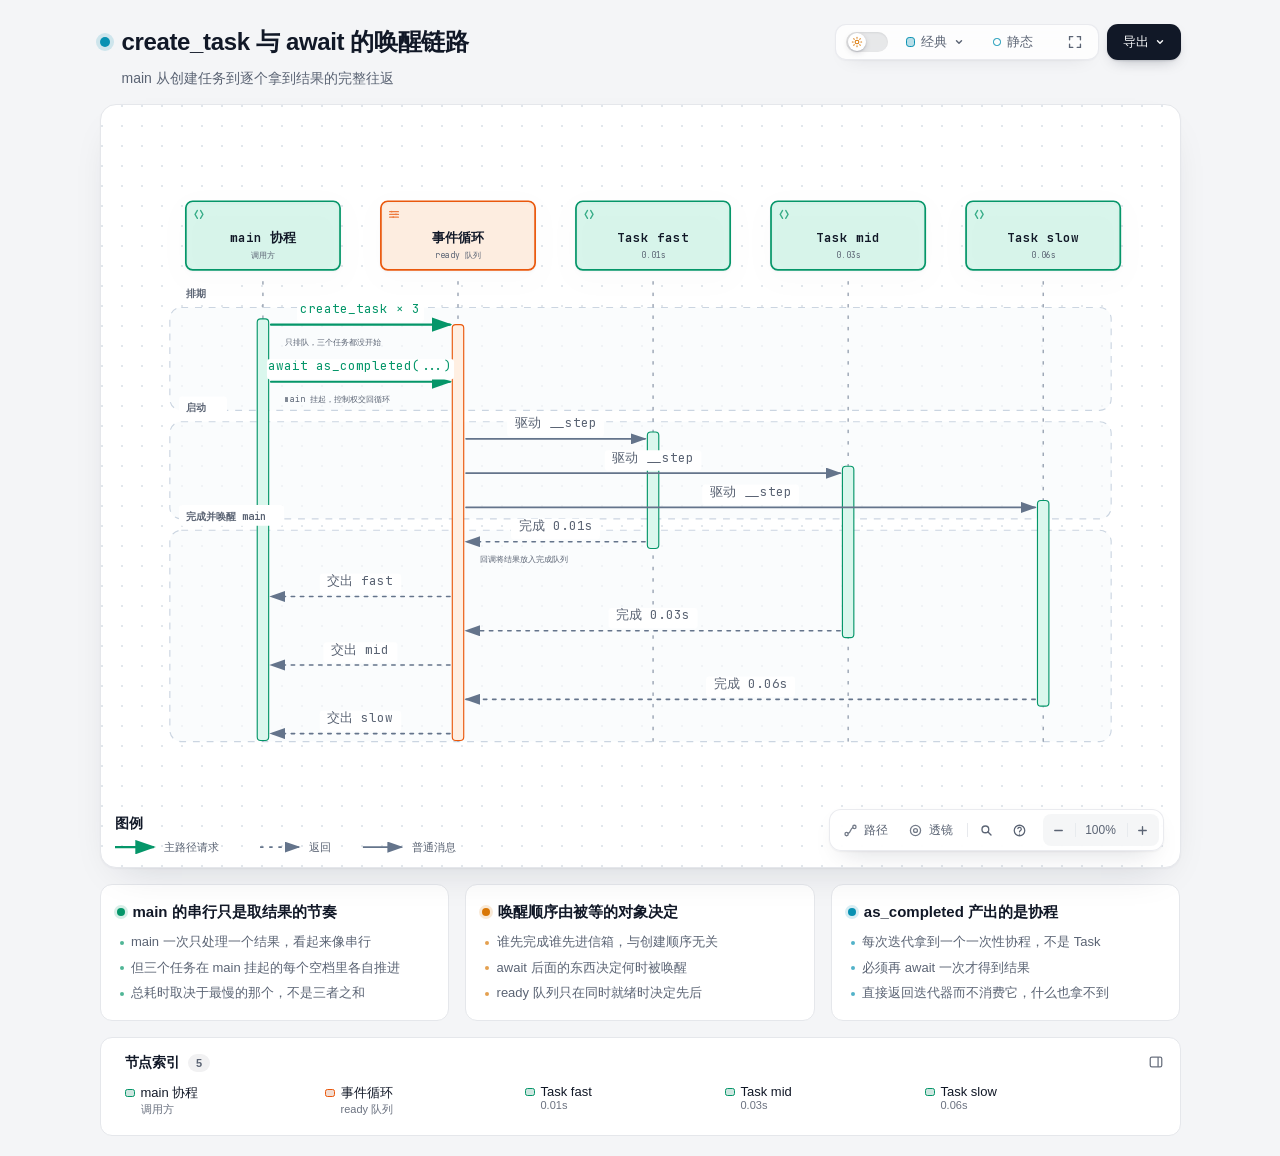
==== commit 39ff70b7: "docs: Day 1-3 注释与笔记按项目规范统一 代码注释与笔记改为说明文体，去除第二人称与口语措辞；day03 知识树补充 「进入就绪队列的是 Task」与「gather 的异常策略」两节，均附" ====
--- a/notes/day03/assets/await-wakeup.html
+++ b/notes/day03/assets/await-wakeup.html
@@ -5304,7 +5304,7 @@
           <rect x="346.625" y="350" width="78" height="18" rx="3" class="c-mask"/>
           <text x="385.625" y="360" class="t-muted" font-size="11" text-anchor="middle">完成 0.01s</text>
         </g>
-        <text data-detail="context" x="319.25" y="388" class="t-muted" font-size="7">回调把它塞进完成信箱</text>
+        <text data-detail="context" x="319.25" y="388" class="t-muted" font-size="7">回调将结果放入完成队列</text>
         </g>
 
         <g data-edge-from="loop" data-edge-to="main" data-edge-label="交出 fast" data-edge-key="6" data-edge-id="wake-1">
